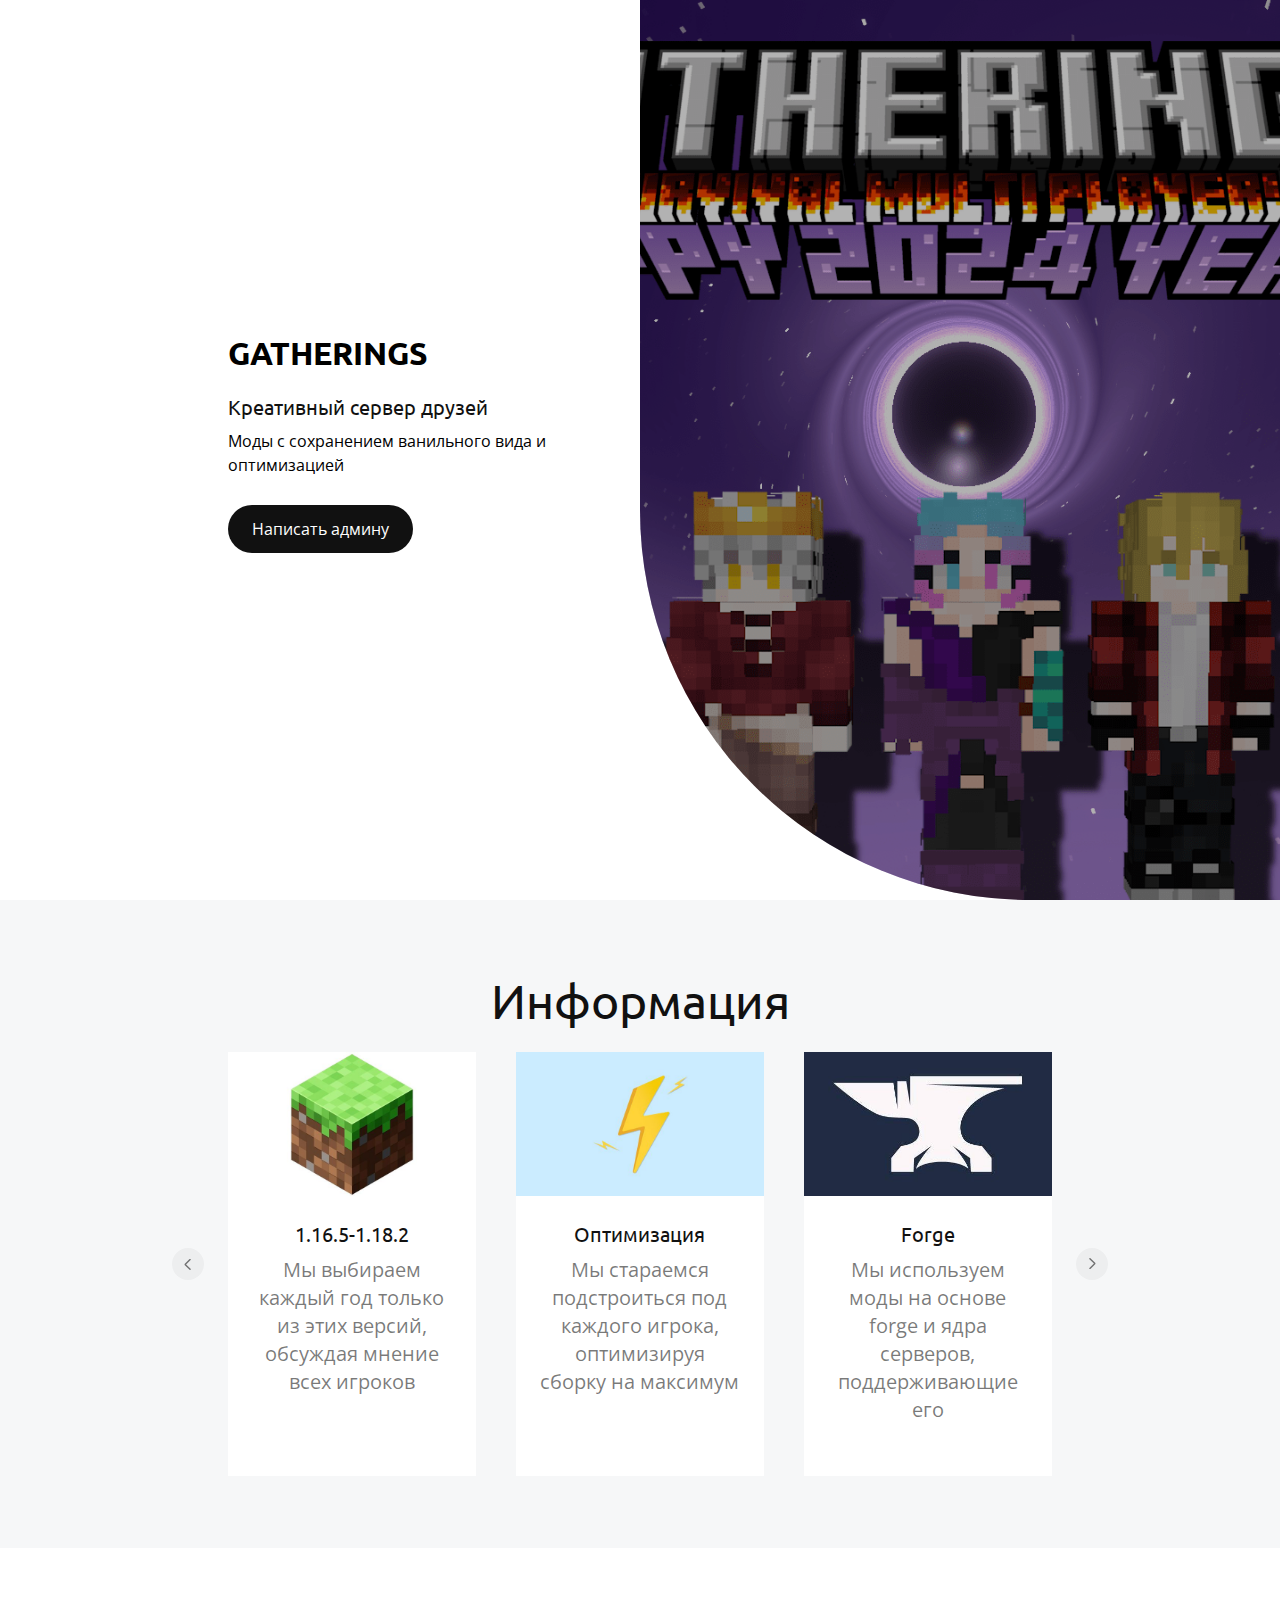
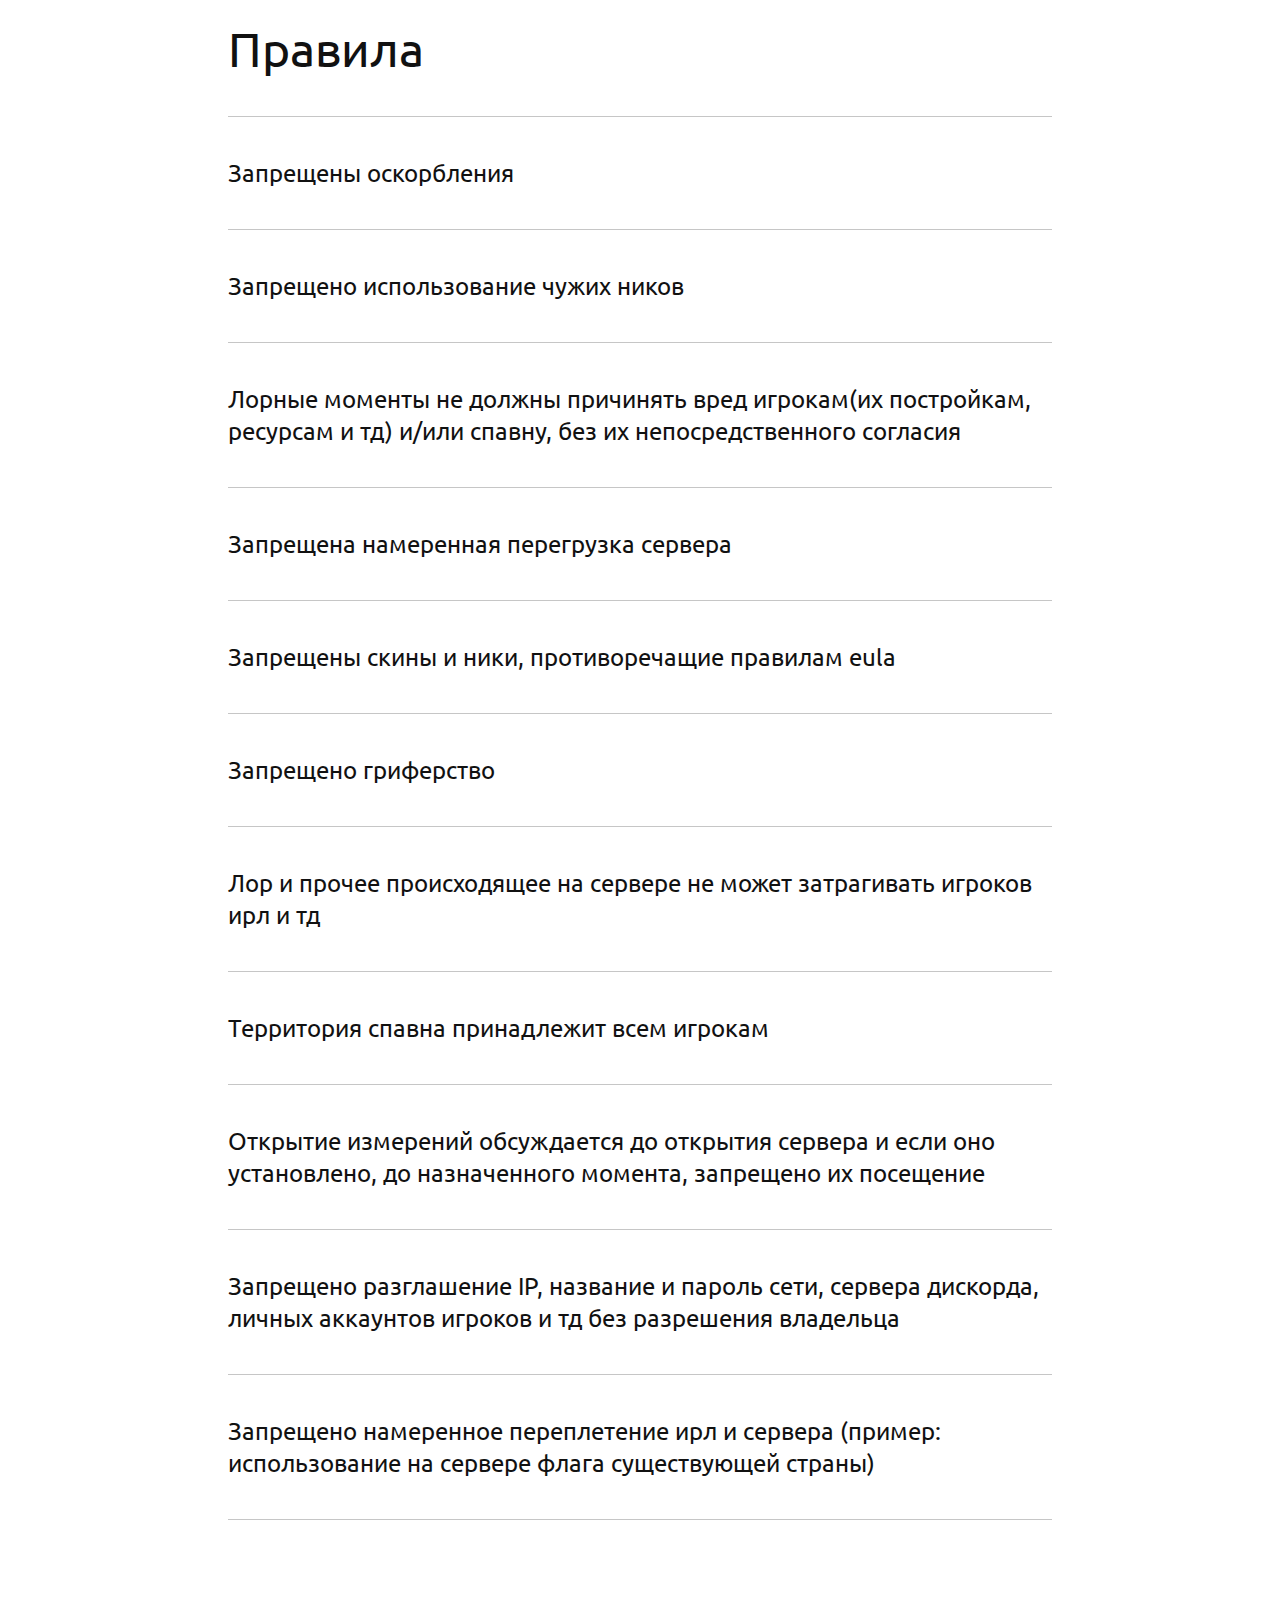
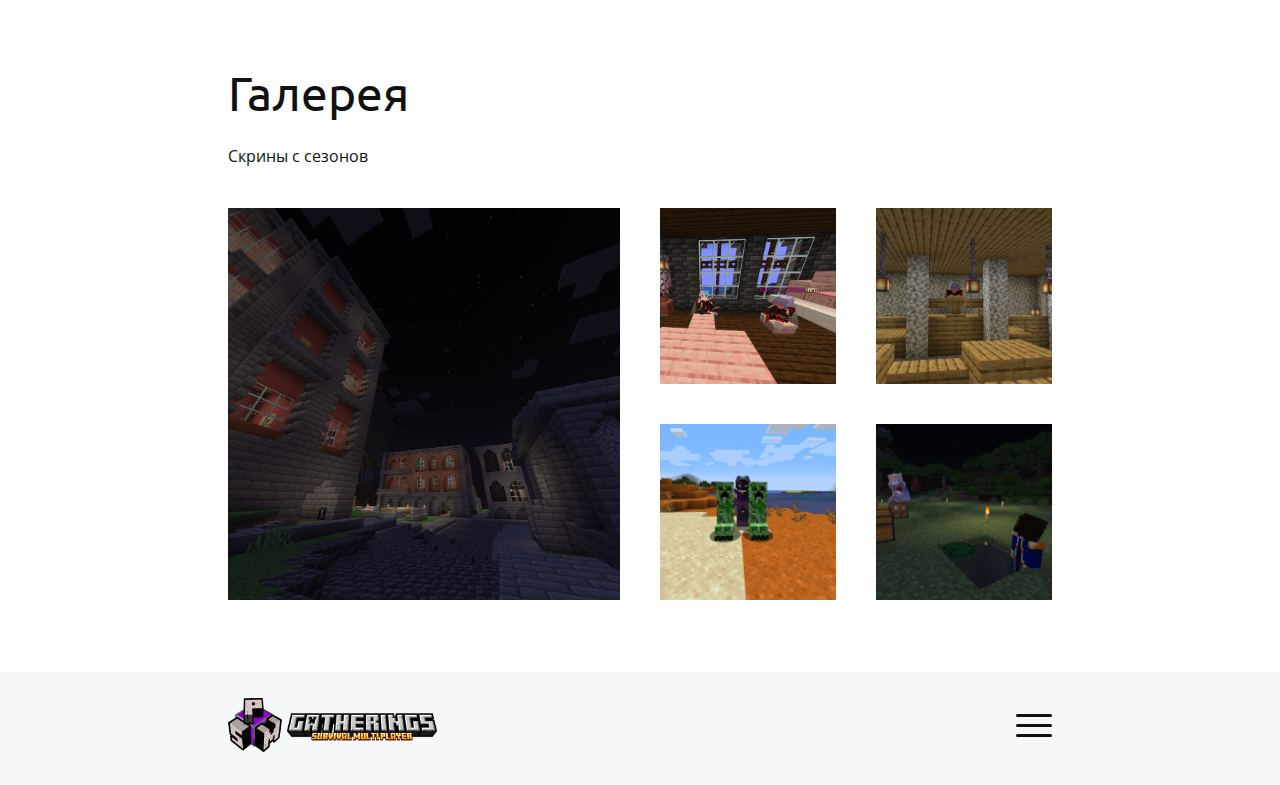
==== index.html @ a8b0be83 "Add files via upload" ====
<!DOCTYPE html>
<html lang="ru">
<head>
    <meta charset="utf-8">
    <title>Gatherings</title>
    <meta name="description"
          content="Private minecraft server"/>
    <meta name="keywords" content="Майнкрафт, сервер" />
    <meta name="viewport" content="width=device-width, initial-scale=1">

    <meta property="og:title" content="Gatherings" />
    <meta property="og:description" content="Private minecraft server" />
    <meta property="og:image" content="assets/img/ca4ab544-08fd-4ce4-8306-1a0d5b12798d-7864781.png" />

    <meta name="twitter:title" content="Gatherings" />
    <meta name="twitter:description" content="Private minecraft server" />
    <meta name="twitter:image" content="assets/img/ca4ab544-08fd-4ce4-8306-1a0d5b12798d-7864781.png" />
    <meta name="twitter:card" content="summary_large_image" />

        <meta name="robots" content="noindex" />


        <link rel="preconnect" href="https://259506.selcdn.ru" />

        <link rel="stylesheet" href="assets/styles/styles-core.css" />

        <link rel="icon" type="image/png" sizes="16x16" href="assets/img/a60efee0-1432-4ff0-bde8-44f7e1569646-7864782.png">
        <link rel="icon" type="image/png" sizes="32x32" href="assets/img/a60efee0-1432-4ff0-bde8-44f7e1569646-7864783.png">
        <link rel="icon" type="image/png" sizes="120x120" href="assets/img/a60efee0-1432-4ff0-bde8-44f7e1569646-7864784.png">
        <link rel="apple-touch-icon" type="image/png" sizes="120x120" href="assets/img/a60efee0-1432-4ff0-bde8-44f7e1569646-7864784.png">
        <link rel="icon" type="image/png" sizes="180x180" href="assets/img/a60efee0-1432-4ff0-bde8-44f7e1569646-7864785.png">
        <link rel="apple-touch-icon" type="image/png" sizes="180x180" href="assets/img/a60efee0-1432-4ff0-bde8-44f7e1569646-7864785.png">
        <link rel="preconnect" href="https://fonts.googleapis.com">
        <link rel="preconnect" href="https://fonts.gstatic.com">
        <link rel="stylesheet" href="https://fonts.googleapis.com/css?family&#x3D;Ubuntu&amp;subset&#x3D;all&amp;display&#x3D;swap">
        <link rel="stylesheet" href="https://fonts.googleapis.com/css?family&#x3D;Open+Sans&amp;subset&#x3D;all&amp;display&#x3D;swap">


</head>

<body class="sb-body sb-body_with-footer  font-ubuntu-opensans sb-content-size_m sb-buttons-border_round">
<div class="site-wrapper" tabindex="0">
                 <section data-type="main" id="main" class="s-main-type-5 sb-block sb-block_fullscreen s-main-type-5_left sb-text-dark"><link
                            id="main-type-5"
                            rel="stylesheet"
                            href="assets/styles/main-type-5.css"
                        /> <div class=" sb-background sb-background sb-background_clear s-main-type-5__content-background" style="background: #ffffff;"></div> 
                                <div class="s-main-type-5__additional">
                                    <div class="s-main-type-5__additional-wrapper"> 
                                    <div class="sb-background-image sb-background sb-background sb-background_clear s-main-type-5__background" style="background-image: url(assets/img/33d72d8c-c00d-46c5-b68e-5235c8abd3cd-7864778.png);">
                                    <div class="sb-background-overlay" style="opacity: 0.3"></div></div></div></div>
                                <div class="sb-container s-main-type-5__container sb-m-2-top sb-m-1-bottom">
                                    <div class="sb-row sb-row_center">
                                    <div class="sb-col_lg-5 sb-col_md-5 sb-col_sm-12 sb-col_xs-12 sb-m-clear-bottom "><h3 class="sb-text-opacity sb-align-left sb-font-h3 sb-font-title sb-m-14-bottom"><font style="color: #000000;"><b>GATHERINGS</b></font></h3> <h5 class="sb-align-left sb-font-h5 sb-font-title sb-m-21-bottom">Креативный сервер друзей </h5>
                                <div class="sb-m-8-bottom sb-text-opacity sb-font-p3"><font style="color: #000000;">Моды с сохранением ванильного вида и оптимизацией</font></div>
                                <div class="s-main-type-5__buttons">   <a href="https://t.me/TelonaHyuga"    class="s-main-type-5__button sb-button-primary sb-m-19-bottom sb-button-scheme-white" style="background-color: #111111"   >   Написать админу   </a></div></div>  
                                <div class="sb-col_lg-7 sb-col_md-7 sb-col_sm-12 sb-col_xs-12"></div></div></div></section>
                            <section data-type="services" data-subtype="type-3" id="services" class="s-services-type-3 sb-text-dark sb-align-center sb-padding-top_l sb-padding-bottom_l"><link
                            id="services-type-3"
                            rel="stylesheet"
                            href="assets/styles/services-type-3.css"
                        /><div class=" sb-background" style="background: #F6F7F8;"></div>
                                <div class="sb-container">
                                    <div class="sb-row sb-m-clear-bottom"><h2 class="sb-col_lg-8 sb-col-offset_lg-2 sb-col_md-12 sb-col_sm-12 sb-col_xs-12 sb-font-h2 sb-font-title sb-m-12-bottom">Информация</h2>
                                    <div class="sb-col_12">
                                    <div class="s-services-type-3__wrapper">
                                    <div class="s-services-type-3__arrow s-services-type-3__arrow_previous js-arrow_previous pointer-events-auto">
                                        <button class="button-arrow   button-arrow_previous " aria-label="  Вернуться на предыдущий элемент ">
                                        <svg class="button-arrow-icon" width="12" height="13" viewBox="0 0 12 13" fill="none" xmlns="http://www.w3.org/2000/svg">
                                        <path fill-rule="evenodd" clip-rule="evenodd" d="M2.58225 6.20351C2.3685 6.41726 2.25 6.69851 2.25 6.99851C2.25 7.30076 2.3685 7.58351 2.58225 7.79501L7.707 12.7803C8.00325 13.0728 8.48175 13.0728 8.778 12.7803C9.07425 12.4878 9.07425 12.0123 8.778 11.7205L3.921 6.99851L8.778 2.27801C9.07425 1.98551 9.07425 1.51001 8.778 1.21676C8.48175 0.924258 8.00325 0.924259 7.707 1.21826L2.58225 6.20276L2.58225 6.20351Z" fill="currentColor"/></svg></button></div>
                                    <div class="s-services-type-3__arrow s-services-type-3__arrow_next js-arrow_next pointer-events-auto">
                                        <button class="button-arrow   button-arrow_next " aria-label="  Перейти к следующему элементу ">
                                        <svg class="button-arrow-icon" width="12" height="13" viewBox="0 0 12 13" fill="none" xmlns="http://www.w3.org/2000/svg">
                                        <path fill-rule="evenodd" clip-rule="evenodd" d="M2.58225 6.20351C2.3685 6.41726 2.25 6.69851 2.25 6.99851C2.25 7.30076 2.3685 7.58351 2.58225 7.79501L7.707 12.7803C8.00325 13.0728 8.48175 13.0728 8.778 12.7803C9.07425 12.4878 9.07425 12.0123 8.778 11.7205L3.921 6.99851L8.778 2.27801C9.07425 1.98551 9.07425 1.51001 8.778 1.21676C8.48175 0.924258 8.00325 0.924259 7.707 1.21826L2.58225 6.20276L2.58225 6.20351Z" fill="currentColor"/></svg></button></div>  
                                    <div class="s-services-type-3__list-container">
                                    <div class="s-services-type-3__list-wrapper js-list-wrapper">
                                        <ul class="s-services-type-3__list js-list">  
                                            <li class="s-services-type-3__slide sb-col_lg-4 sb-col_md-4 sb-col_sm-6 sb-col_xs-12 js-slide " >
                                                <div class="s-services-type-3__item sb-text-dark"> 
                                                <div class=" sb-background sb-background s-services-type-3__background" style="background: #ffffff;"></div>  
                                                <div class="s-services-type-3__image-wrapper sb-skeleton__image sb-skeleton__image_without-radius " >
                                                    <img class="sb-image-crop sb-image-crop_loaded lazy" src="assets/img/57b31ed2-1dca-48d3-a81e-77c36b2d7ef1-7864654.jpeg" alt="Изображение"></div>   
                                                <div class="s-services-type-3__text sb-m-clear-bottom">  
                                                <div class="s-services-type-3__info sb-m-clear-bottom"><h5 class="b-font-h5 sb-pre-wrap sb-skeleton__title sb-font-h5 sb-font-title sb-m-21-bottom" data-goods-field="title">1.16.5-1.18.2</h5> 
                                                <div class="sb-text-opacity sb-pre-wrap sb-skeleton__text sb-font-p2" data-goods-field="description">Мы выбираем каждый год только из этих версий, обсуждая мнение всех игроков</div></div></div></div></li>  
                                            <li class="s-services-type-3__slide sb-col_lg-4 sb-col_md-4 sb-col_sm-6 sb-col_xs-12 js-slide " >
                                                <div class="s-services-type-3__item sb-text-dark"> 
                                                <div class=" sb-background sb-background s-services-type-3__background" style="background: #ffffff;"></div>  
                                                <div class="s-services-type-3__image-wrapper sb-skeleton__image sb-skeleton__image_without-radius " >
                                                    <img class="sb-image-crop sb-image-crop_loaded lazy" src="assets/img/41f5eee7-8ef4-42c9-95fc-8255901a1493-7864660.jpeg" alt="Изображение"></div>   
                                                <div class="s-services-type-3__text sb-m-clear-bottom">  
                                                <div class="s-services-type-3__info sb-m-clear-bottom"><h5 class="b-font-h5 sb-pre-wrap sb-skeleton__title sb-font-h5 sb-font-title sb-m-21-bottom" data-goods-field="title">Оптимизация</h5> 
                                                <div class="sb-text-opacity sb-pre-wrap sb-skeleton__text sb-font-p2" data-goods-field="description">Мы стараемся подстроиться под каждого игрока, оптимизируя сборку на максимум</div></div></div></div></li>  
                                            <li class="s-services-type-3__slide sb-col_lg-4 sb-col_md-4 sb-col_sm-6 sb-col_xs-12 js-slide " >
                                                <div class="s-services-type-3__item sb-text-dark"> 
                                                <div class=" sb-background sb-background s-services-type-3__background" style="background: #ffffff;"></div>  
                                                <div class="s-services-type-3__image-wrapper sb-skeleton__image sb-skeleton__image_without-radius " >
                                                    <img class="sb-image-crop sb-image-crop_loaded lazy" src="assets/img/33247267-97b6-45fa-9b6a-b27827cc419d-7864645.jpeg" alt="Изображение"></div>   
                                                <div class="s-services-type-3__text sb-m-clear-bottom">  
                                                <div class="s-services-type-3__info sb-m-clear-bottom"><h5 class="b-font-h5 sb-pre-wrap sb-skeleton__title sb-font-h5 sb-font-title sb-m-21-bottom" data-goods-field="title">Forge</h5> 
                                                <div class="sb-text-opacity sb-pre-wrap sb-skeleton__text sb-font-p2" data-goods-field="description">Мы используем моды на основе forge и ядра серверов, поддерживающие его</div></div></div></div></li>  
                                            <li class="s-services-type-3__slide sb-col_lg-4 sb-col_md-4 sb-col_sm-6 sb-col_xs-12 js-slide " >
                                                <div class="s-services-type-3__item sb-text-dark"> 
                                                <div class=" sb-background sb-background s-services-type-3__background" style="background: #ffffff;"></div>  
                                                <div class="s-services-type-3__image-wrapper sb-skeleton__image sb-skeleton__image_without-radius " >
                                                    <img class="sb-image-crop sb-image-crop_loaded lazy" src="assets/img/854091df-fac1-4ab0-94f0-13ac4e5046e3-7864661.jpeg" alt="Изображение"></div>   
                                                <div class="s-services-type-3__text sb-m-clear-bottom">  
                                                <div class="s-services-type-3__info sb-m-clear-bottom"><h5 class="b-font-h5 sb-pre-wrap sb-skeleton__title sb-font-h5 sb-font-title sb-m-21-bottom" data-goods-field="title">Моды</h5> 
                                                <div class="sb-text-opacity sb-pre-wrap sb-skeleton__text sb-font-p2" data-goods-field="description">Мы стараемся минимально отходить от ваниллы и используя другие моды лишь при общем согласии</div></div></div></div></li>  
                                            <li class="s-services-type-3__slide sb-col_lg-4 sb-col_md-4 sb-col_sm-6 sb-col_xs-12 js-slide " >
                                                <div class="s-services-type-3__item sb-text-dark"> 
                                                <div class=" sb-background sb-background s-services-type-3__background" style="background: #ffffff;"></div>  
                                                <div class="s-services-type-3__image-wrapper sb-skeleton__image sb-skeleton__image_without-radius " >
                                                    <img class="sb-image-crop sb-image-crop_loaded lazy" src="assets/img/93184da6-1d53-431d-a014-063204a0cd78-7864663.png" alt="Изображение"></div>   
                                                <div class="s-services-type-3__text sb-m-clear-bottom">  
                                                <div class="s-services-type-3__info sb-m-clear-bottom"><h5 class="b-font-h5 sb-pre-wrap sb-skeleton__title sb-font-h5 sb-font-title sb-m-21-bottom" data-goods-field="title">Сервер</h5> 
                                                <div class="sb-text-opacity sb-pre-wrap sb-skeleton__text sb-font-p2" data-goods-field="description">Часто мы используем ядро arclight, а сам сервер стоит у системной администраторши</div></div></div></div></li>  
                                            <li class="s-services-type-3__slide sb-col_lg-4 sb-col_md-4 sb-col_sm-6 sb-col_xs-12 js-slide " >
                                                <div class="s-services-type-3__item sb-text-dark"> 
                                                <div class=" sb-background sb-background s-services-type-3__background" style="background: #ffffff;"></div>  
                                                <div class="s-services-type-3__image-wrapper sb-skeleton__image sb-skeleton__image_without-radius " >
                                                    <img class="sb-image-crop sb-image-crop_loaded lazy" src="assets/img/0f617acb-8ab3-42e9-bae4-2d894fe2875d-7864694.png" alt="Изображение"></div>   
                                                <div class="s-services-type-3__text sb-m-clear-bottom">  
                                                <div class="s-services-type-3__info sb-m-clear-bottom"><h5 class="b-font-h5 sb-pre-wrap sb-skeleton__title sb-font-h5 sb-font-title sb-m-21-bottom" data-goods-field="title">Визуал</h5> 
                                                <div class="sb-text-opacity sb-pre-wrap sb-skeleton__text sb-font-p2" data-goods-field="description">Мы используем кастомные крафты и ресурспак, который обновляется каждый год</div></div></div></div></li>  
                                            <li class="s-services-type-3__slide sb-col_lg-4 sb-col_md-4 sb-col_sm-6 sb-col_xs-12 js-slide " >
                                                <div class="s-services-type-3__item sb-text-dark"> 
                                                <div class=" sb-background sb-background s-services-type-3__background" style="background: #ffffff;"></div>  
                                                <div class="s-services-type-3__image-wrapper sb-skeleton__image sb-skeleton__image_without-radius " >
                                                    <img class="sb-image-crop sb-image-crop_loaded lazy" src="assets/img/d39d3114-5cfb-41f2-82f2-0473dd4ac3d6-7864691.png" alt="Изображение"></div>   
                                                <div class="s-services-type-3__text sb-m-clear-bottom">  
                                                <div class="s-services-type-3__info sb-m-clear-bottom"><h5 class="b-font-h5 sb-pre-wrap sb-skeleton__title sb-font-h5 sb-font-title sb-m-21-bottom" data-goods-field="title">Скины</h5>
                                                <div class="sb-text-opacity sb-pre-wrap sb-skeleton__text sb-font-p2" data-goods-field="description">Мы используем системы скинов Ely.by, tlauncher и MOJANG</div></div></div></div></li>  
                                            <li class="s-services-type-3__slide sb-col_lg-4 sb-col_md-4 sb-col_sm-6 sb-col_xs-12 js-slide " >
                                                <div class="s-services-type-3__item sb-text-dark"> 
                                                <div class=" sb-background sb-background s-services-type-3__background" style="background: #ffffff;"></div>  
                                                <div class="s-services-type-3__image-wrapper sb-skeleton__image sb-skeleton__image_without-radius " >
                                                    <img class="sb-image-crop sb-image-crop_loaded lazy" src="assets/img/00296cdc-12ec-452c-8dc5-57ac8fcac113-7864695.png" alt="Изображение"></div>   
                                                <div class="s-services-type-3__text sb-m-clear-bottom">  
                                                <div class="s-services-type-3__info sb-m-clear-bottom"><h5 class="b-font-h5 sb-pre-wrap sb-skeleton__title sb-font-h5 sb-font-title sb-m-21-bottom" data-goods-field="title">Лор</h5> 
                                                <div class="sb-text-opacity sb-pre-wrap sb-skeleton__text sb-font-p2" data-goods-field="description">Каждый игрок сам создаёт лор, который могут подхватить другие игроки</div></div></div></div></li>  
                                            <li class="s-services-type-3__slide sb-col_lg-4 sb-col_md-4 sb-col_sm-6 sb-col_xs-12 js-slide " >
                                                <div class="s-services-type-3__item sb-text-dark"> 
                                                <div class=" sb-background sb-background s-services-type-3__background" style="background: #ffffff;"></div> 
                                                <div class="s-services-type-3__image-wrapper sb-skeleton__image sb-skeleton__image_without-radius " >
                                                    <img class="sb-image-crop sb-image-crop_loaded lazy" src="assets/img/fc158558-a8e6-4bfc-a1a6-74fdb83bc19d-7864696.png" alt="Изображение"></div>   
                                                <div class="s-services-type-3__text sb-m-clear-bottom">  
                                                <div class="s-services-type-3__info sb-m-clear-bottom"><h5 class="b-font-h5 sb-pre-wrap sb-skeleton__title sb-font-h5 sb-font-title sb-m-21-bottom" data-goods-field="title">Информация</h5> 
                                                <div class="sb-text-opacity sb-pre-wrap sb-skeleton__text sb-font-p2" data-goods-field="description">Мы используем сервер дискорда в котором оповещаем о разных новостях и тд</div></div></div></div></li>  
                                            <li class="s-services-type-3__slide sb-col_lg-4 sb-col_md-4 sb-col_sm-6 sb-col_xs-12 js-slide " >
                                                <div class="s-services-type-3__item sb-text-dark"> 
                                                <div class=" sb-background sb-background s-services-type-3__background" style="background: #ffffff;"></div>  
                                                <div class="s-services-type-3__image-wrapper sb-skeleton__image sb-skeleton__image_without-radius " >
                                                    <img class="sb-image-crop sb-image-crop_loaded lazy" src="assets/img/d79285ec-cb53-40c0-bee1-d842cf230d16-7864717.png" alt="Изображение"></div>   
                                                <div class="s-services-type-3__text sb-m-clear-bottom">  
                                                <div class="s-services-type-3__info sb-m-clear-bottom"><h5 class="b-font-h5 sb-pre-wrap sb-skeleton__title sb-font-h5 sb-font-title sb-m-21-bottom" data-goods-field="title">Сеть</h5> 
                                                <div class="sb-text-opacity sb-pre-wrap sb-skeleton__text sb-font-p2" data-goods-field="description">Для подключения к серверу, мы используем RadminVPN</div></div></div></div></li>  
                                            <li class="s-services-type-3__slide sb-col_lg-4 sb-col_md-4 sb-col_sm-6 sb-col_xs-12 js-slide " >
                                                <div class="s-services-type-3__item sb-text-dark"> 
                                                <div class=" sb-background sb-background s-services-type-3__background" style="background: #ffffff;"></div>  
                                                <div class="s-services-type-3__image-wrapper sb-skeleton__image sb-skeleton__image_without-radius " >
                                                    <div class="s-header-collapsible-menu-type-1__right sb-hidden-desktop">
                                                        <a href="https://telonahyuga.github.io/RaitoClan/"    class="s-header-collapsible-menu-type-1__right-link sb-font-p3">
                                                            <img class="sb-image-crop sb-image-crop_loaded lazy" src="assets/img/Logo_box.png" alt="Изображение"></a></div></div>
                                                <div class="s-services-type-3__text sb-m-clear-bottom">  
                                                <div class="s-services-type-3__info sb-m-clear-bottom"><h5 class="b-font-h5 sb-pre-wrap sb-skeleton__title sb-font-h5 sb-font-title sb-m-21-bottom" data-goods-field="title">RaitoClan</h5> 
                                                <div class="sb-text-opacity sb-pre-wrap sb-skeleton__text sb-font-p2" data-goods-field="description">Сайт игрока нашего сервера, где вы можете приобрести скин/модельку и многое другое</div></div></div></div></li></ul></div></div>  
                                        <div class="sb-hidden-desktop-min sb-dots">
                                            <ul class="sb-dots__dots-wrapper js-dots"></ul></div></div></div></div></div></section>
                                    <section data-type="product-list" data-subtype="type-1" id="product-list" class="s-product-list-type-1 s-product-list-type-1_bordered sb-text-dark sb-padding-top_l sb-padding-bottom_l"><link
                            id="product-list-type-1"
                            rel="stylesheet"
                            href="assets/styles/product-list-type-1.css"
                        /><div class=" sb-background" style="background: #fff;"></div>
                                <div class="sb-container sb-m-clear-bottom">  
                                    <div class="sb-row sb-m-5-bottom"><h2 class="sb-col_lg-10 sb-col_md-12 sb-col_sm-12 sb-col_xs-12 sb-col_md-12 sb-col_sm-12 sb-col_xs-12 sb-font-h2 sb-font-title">Правила</h2></div>  
                                        <div class="s-product-list-type-1__list">  
                                        <div class="s-product-list-type-1__item " >
                                        <div class="s-product-list-type-1__item-content">   
                                        <div class="s-product-list-type-1__info"><h4 class="sb-pre-wrap sb-skeleton__title sb-font-h4 sb-font-title sb-m-18-bottom" data-goods-field="title">Запрещены оскорбления</h4> </div></div></div>  
                                    <div class="s-product-list-type-1__item " >
                                        <div class="s-product-list-type-1__item-content">   
                                        <div class="s-product-list-type-1__info"><h4 class="sb-pre-wrap sb-skeleton__title sb-font-h4 sb-font-title sb-m-18-bottom" data-goods-field="title">Запрещено использование чужих ников</h4></div></div></div>  
                                    <div class="s-product-list-type-1__item " >
                                        <div class="s-product-list-type-1__item-content">   
                                        <div class="s-product-list-type-1__info"><h4 class="sb-pre-wrap sb-skeleton__title sb-font-h4 sb-font-title sb-m-18-bottom" data-goods-field="title">Лорные моменты не должны причинять вред игрокам(их постройкам, ресурсам и тд) и/или спавну, без их непосредственного согласия </h4> </div></div></div>  
                                    <div class="s-product-list-type-1__item " >
                                        <div class="s-product-list-type-1__item-content">   
                                        <div class="s-product-list-type-1__info"><h4 class="sb-pre-wrap sb-skeleton__title sb-font-h4 sb-font-title sb-m-18-bottom" data-goods-field="title">Запрещена намеренная перегрузка сервера </h4> </div></div></div>  
                                    <div class="s-product-list-type-1__item " >
                                        <div class="s-product-list-type-1__item-content">   
                                        <div class="s-product-list-type-1__info"><h4 class="sb-pre-wrap sb-skeleton__title sb-font-h4 sb-font-title sb-m-18-bottom" data-goods-field="title">Запрещены скины и ники, противоречащие правилам eula</h4> </div></div></div>  
                                    <div class="s-product-list-type-1__item " >
                                        <div class="s-product-list-type-1__item-content">   
                                        <div class="s-product-list-type-1__info"><h4 class="sb-pre-wrap sb-skeleton__title sb-font-h4 sb-font-title sb-m-18-bottom" data-goods-field="title">Запрещено гриферство</h4> </div></div></div>  
                                    <div class="s-product-list-type-1__item " >
                                        <div class="s-product-list-type-1__item-content">   
                                        <div class="s-product-list-type-1__info"><h4 class="sb-pre-wrap sb-skeleton__title sb-font-h4 sb-font-title sb-m-18-bottom" data-goods-field="title">Лор и прочее происходящее на сервере не может затрагивать игроков ирл и тд</h4> </div></div></div>  
                                    <div class="s-product-list-type-1__item " >
                                        <div class="s-product-list-type-1__item-content">   
                                        <div class="s-product-list-type-1__info"><h4 class="sb-pre-wrap sb-skeleton__title sb-font-h4 sb-font-title sb-m-18-bottom" data-goods-field="title">Территория спавна принадлежит всем игрокам</h4> </div></div></div>  
                                    <div class="s-product-list-type-1__item " >
                                        <div class="s-product-list-type-1__item-content">   
                                        <div class="s-product-list-type-1__info"><h4 class="sb-pre-wrap sb-skeleton__title sb-font-h4 sb-font-title sb-m-18-bottom" data-goods-field="title">Открытие измерений обсуждается до открытия сервера и если оно установлено, до назначенного момента, запрещено их посещение</h4> </div></div></div>  
                                    <div class="s-product-list-type-1__item " >
                                        <div class="s-product-list-type-1__item-content">   
                                        <div class="s-product-list-type-1__info"><h4 class="sb-pre-wrap sb-skeleton__title sb-font-h4 sb-font-title sb-m-18-bottom" data-goods-field="title">Запрещено разглашение IP, название и пароль сети, сервера дискорда, личных аккаунтов игроков и тд без разрешения владельца</h4> </div></div></div>  
                                    <div class="s-product-list-type-1__item " >
                                        <div class="s-product-list-type-1__item-content">   
                                        <div class="s-product-list-type-1__info"><h4 class="sb-pre-wrap sb-skeleton__title sb-font-h4 sb-font-title sb-m-18-bottom" data-goods-field="title">Запрещено намеренное переплетение ирл и сервера (пример: использование на сервере флага существующей страны)</h4> </div></div></div></div></div></section>
                                <section data-type="gallery" id="gallery" class="s-gallery-type-10 sb-text-dark sb-padding-top_l sb-padding-bottom_l"><link
                            id="gallery-type-10"
                            rel="stylesheet"
                            href="assets/styles/gallery-type-10.css"
                        /><div class=" sb-background" style="background: #fff;"></div>
                                <div class="sb-container sb-m-clear-bottom">  
                                    <div class="sb-row sb-m-5-bottom sb-m-clear-bottom"><h2 class="sb-col_lg-10 sb-col_md-12 sb-col_sm-12 sb-col_xs-12 sb-m-12-bottom sb-font-h2 sb-font-title">Галерея</h2> 
                                    <div class="sb-col_lg-10 sb-col_md-12 sb-col_sm-12 sb-col_xs-12 sb-font-p3">Скрины с сезонов</div></div>   
                                    <div class="s-gallery-type-10__images-wrapper">
                                    <div class="s-gallery-type-10__images">
                                    <div class="sb-row s-gallery-type-10__row">  
                                    <div class="s-gallery-type-10__col  sb-col_lg-6 sb-col_md-6 sb-col_sm-6 sb-col_xs-12 s-gallery-type-10__col_big ">
                                        <figure class="s-gallery-type-10__image">
                                        <div class="s-gallery-type-10__image-wrapper sb-image-square " > 
                                        <img class="sb-image-crop sb-image-crop_loaded lazy" src="assets/img/badb1e0e-c49b-43f2-9b4f-4605b2a8acfd-7864738.png" alt="Изображение"> </div></figure></div>  
                                    <div class="s-gallery-type-10__col  sb-col_lg-3 sb-col_md-3 sb-col_sm-3 sb-col_xs-6 ">
                                        <figure class="s-gallery-type-10__image">
                                        <div class="s-gallery-type-10__image-wrapper sb-image-square " > 
                                        <img class="sb-image-crop sb-image-crop_loaded lazy" src="assets/img/15802525-bbc5-4165-a4e3-87712812dce2-7864736.png" alt="Изображение"> </div></figure></div>  
                                    <div class="s-gallery-type-10__col  sb-col_lg-3 sb-col_md-3 sb-col_sm-3 sb-col_xs-6 ">
                                        <figure class="s-gallery-type-10__image">
                                        <div class="s-gallery-type-10__image-wrapper sb-image-square " > 
                                        <img class="sb-image-crop sb-image-crop_loaded lazy" src="assets/img/b39b058b-f218-4e23-a843-3f557054e77d-7864737.png" alt="Изображение"> </div></figure></div>  
                                    <div class="s-gallery-type-10__col  sb-col_lg-3 sb-col_md-3 sb-col_sm-3 sb-col_xs-6 ">
                                        <figure class="s-gallery-type-10__image">
                                        <div class="s-gallery-type-10__image-wrapper sb-image-square " > 
                                        <img class="sb-image-crop sb-image-crop_loaded lazy" src="assets/img/4bcbd196-2d74-4052-9fa1-4c3835378410-7864740.png" alt="Изображение"> </div></figure></div>  
                                    <div class="s-gallery-type-10__col  sb-col_lg-3 sb-col_md-3 sb-col_sm-3 sb-col_xs-6 ">
                                        <figure class="s-gallery-type-10__image">
                                        <div class="s-gallery-type-10__image-wrapper sb-image-square " > 
                                        <img class="sb-image-crop sb-image-crop_loaded lazy" src="assets/img/565b1845-9a59-4bfa-b746-59c2be5f802c-7864743.png" alt="Изображение"> </div></figure></div></div></div></div>  </div></section>
                                <section data-type="header-collapsible-menu" id="header-collapsible-menu" class="s-header-collapsible-menu-type-1 s-header-collapsible-menu-type-1_published"><link
                            id="header-collapsible-menu-type-1"
                            rel="stylesheet"
                            href="assets/styles/header-collapsible-menu-type-1.css"
                        /><div class="s-header-collapsible-menu-type-1__top-wrapper sb-text-dark"> 
                                <div class=" sb-background sb-background" style="background: #F6F7F8;"></div> 
                                    <div class="sb-container">
                                        <div class="s-header-collapsible-menu-type-1__top">    
                                            <a href="/" target="_self" class="sb-logotype-wrapper sb-logotype-wrapper_adaptive_size-xl">
                                                <img class="lazy sb-logotype-wrapper__image" src="assets/img/45619333-fb9a-46a5-88b3-becf22df043f-7864779.png" alt="Изображение"></a>    
                                        <div class="s-header-collapsible-menu-type-1__right sb-hidden-desktop">   
                                            <a href="https://t.me/TelonaHyuga"    class="s-header-collapsible-menu-type-1__right-link sb-font-p3"    >   Написать админу   </a></div>   
                                        <div class="s-header-collapsible-menu-type-1__right sb-hidden-desktop-lg-min">
                                            <div class="s-header-collapsible-menu-type-1__burger">
                                            <span class="s-header-collapsible-menu-type-1__burger-line"></span></div></div></div>
                                        <div class="s-header-collapsible-menu-type-1__divider sb-hidden-desktop  s-header-collapsible-menu-type-1__divider_hidden "> 
                                        <div class=" sb-background sb-background sb-background_clear s-header-collapsible-menu-type-1__background" style="background: #d7d7d7;"></div></div>
                                        <div class="s-header-collapsible-menu-type-1__divider sb-hidden-desktop-lg-min  s-header-collapsible-menu-type-1__divider_hidden "> 
                                        <div class=" sb-background sb-background sb-background_clear s-header-collapsible-menu-type-1__background" style="background: #d7d7d7;"></div></div></div></div>    
                                        <div class="s-header-collapsible-menu-type-1__menu-wrapper sb-hidden-desktop-lg-min  sb-text-dark">  
                                        <div class=" sb-background sb-background" style="background: #ffffff;"></div>  
                                        <div class="s-header-collapsible-menu-type-1__menu-container sb-container">
                                        <div class="s-header-collapsible-menu-type-1__menu sb-m-clear-bottom">  
                                        <div class="s-header-collapsible-menu-type-1__menu-top-links">      
                                            <a href="https://t.me/TelonaHyuga"    class="s-header-collapsible-menu-type-1__menu-top-link sb-font-p3"    >   Написать админу   </a></div></div></div></div></section></div>

<template id="popups-stash">
</template>

<template id="popups-images-stash">
</template>

<script>
    window.tbConfig={"inFrame":false,
                    "enableLazyLoading":false,
                    "enableJsLazyLoading":false,
                    "enableDynamicGoods":true,
                    "isPreviewMode":false,
                    "hasPromocodes":false,
                    "posScriptUrl":"https://forma.tinkoff.ru/static/onlineScript.js",
                    "yandexMapsApiKey":"a9eba83c-b342-4dfe-ab11-2c7cbd6839cb",
                    "cartHash":"U2FsdGVkX1+8AbKMCnR+Lx5ZoABuaWkqEKzQ0Se7Wg9OpkrUuv9zDuKb3deL5k/F51EouiSyCc13DK7KEjjS1rLcXIRMwUa4bxwREr9NbtzMxxZj4kjW2T1fxuUB8j0j",
                    "enableSitesCheckoutIntegration":false,
                    "staticPath":"https://e26f86a1-a349-40e0-9864-90f0278f7cc5.selcdn.net/tb/0.1.604"};
    window.tbConfig.isExported=false;window.tbConfig.exportedApiUrl='https://a.tb.ru';
    window.tbConfig.apiUrl=!window.tbConfig.isExported ? '' : window.tbConfig.exportedApiUrl;
    window.tbConfig.isModern='noModule'in HTMLScriptElement.prototype;
    var n,o="chrome"in window,e="InstallTrigger"in window;function t(n){var o=document.createElement("script");return o.src="".concat(window.tbConfig.staticPath,"/js/").concat(n),window.tbConfig.isModern&&(o.type="module",o.src=o.src.replace(".js",".modern.js")),o.defer=!0,o}function d(n){var o=t(n);document.head.appendChild(o)}window.tbConfig.enableLazyLoading&&d("lazy-load.js"),"attachShadow"in Element.prototype||d("lit-polyfill-support.js"),d("webcomponents-loader.js"),o||e||d("smoothscroll.js"),n=t("front.js"),document.addEventListener("DOMContentLoaded",(function(){document.head.appendChild(n)}));
</script>

    <link rel="stylesheet" href="assets/styles/size-m.css" />
    <link rel="stylesheet" href="assets/styles/popups.css" />
    <link rel="stylesheet" href="assets/styles/styles-helpers.css" />


</body>
</html>
---- assets/styles/styles-core.css ----
.site-wrapper,body,html{position:relative}.button-rectangle,.sb-body_with-footer .site-wrapper,.sb-container,.step-scroll-round{box-sizing:border-box}.sb-skeleton .sb-skeleton__button *,.sb-skeleton .sb-skeleton__field>*,.sb-textarea__content{visibility:hidden}.sb-padding-top_l{padding-top:72px}.sb-padding-top_m{padding-top:36px}.sb-padding-top_s{padding-top:20px}.sb-padding-bottom_l{padding-bottom:72px}.sb-padding-bottom_m{padding-bottom:36px}.sb-padding-bottom_s{padding-bottom:20px}body.font-ubuntu-opensans{font-family:Open Sans,sans-serif,system-ui;font-weight:400}body.font-ubuntu-opensans .sb-font-title{font-family:Ubuntu,sans-serif,system-ui;font-weight:400}body.font-inter-inter{font-family:Inter,sans-serif,system-ui;font-weight:400}body.font-inter-inter .sb-font-title{font-family:Inter,sans-serif,system-ui;font-weight:700}body.font-ibm-plex-ibm-plex{font-family:IBM Plex Sans,sans-serif,system-ui;font-weight:400}body.font-ibm-plex-ibm-plex .sb-font-title{font-family:"IBM Plex Serif",serif,system-ui;font-weight:400}body.font-jost-pt-root-ui{font-family:PT Root UI,sans-serif,system-ui;font-weight:400}body.font-jost-pt-root-ui .sb-font-title{font-family:Jost,sans-serif,system-ui;font-weight:500}body.font-golos-text-golos-text{font-family:Golos Text,sans-serif,system-ui;font-weight:400}body.font-golos-text-golos-text .sb-font-title{font-family:Golos Text,sans-serif,system-ui;font-weight:800}body.font-inter-opensans{font-family:Open Sans,sans-serif,system-ui;font-weight:400}body.font-inter-opensans .sb-font-title{font-family:Inter,sans-serif,system-ui;font-weight:400}body.font-raleway-roboto{font-family:Roboto,sans-serif,system-ui;font-weight:400}body.font-raleway-roboto .sb-font-title{font-family:Raleway,sans-serif,system-ui;font-weight:400}body.font-roboto-opensans{font-family:Open Sans,sans-serif,system-ui;font-weight:300}body.font-roboto-opensans .sb-font-title{font-family:Roboto,sans-serif,system-ui;font-weight:300}body.font-merriweather-roboto{font-family:Roboto,sans-serif,system-ui;font-weight:400}body.font-merriweather-roboto .sb-font-title{font-family:Merriweather,serif,system-ui;font-weight:400}body.font-merriweather-opensans{font-family:Open Sans,sans-serif,system-ui;font-weight:400}body.font-coiny-roboto,body.font-pacifico-roboto,body.font-playfair-roboto{font-family:Roboto,sans-serif,system-ui}body.font-merriweather-opensans .sb-font-title{font-family:Merriweather,serif,system-ui;font-weight:400}body.font-playfair-roboto{font-weight:300}body.font-playfair-roboto .sb-font-title{font-family:Playfair Display,serif,system-ui;font-weight:400}body.font-pacifico-roboto{font-weight:400}body.font-pacifico-roboto .sb-font-title{font-family:Pacifico,cursive,system-ui;font-weight:400}body.font-coiny-roboto{font-weight:400}body.font-coiny-roboto .sb-font-title{font-family:Coiny,sans-serif,system-ui;font-weight:400}body.font-firasans-robotomono{font-family:Roboto Mono,monospace,system-ui;font-weight:400}body.font-firasans-robotomono .sb-font-title{font-family:Fira Sans Extra Condensed,sans-serif,system-ui;font-weight:400}body.font-montserrat-roboto{font-family:Roboto,sans-serif,system-ui;font-weight:400}body.font-montserrat-roboto .sb-font-title{font-family:Montserrat,sans-serif,system-ui;font-weight:400}body.font-montserratxbold-roboto{font-family:Roboto,sans-serif,system-ui;font-weight:300}body.font-montserratxbold-roboto .sb-font-title{font-family:Montserrat,sans-serif,system-ui;font-weight:800}blockquote,body,button,code,dd,dl,dt,fieldset,form,h1,h2,h3,h4,h5,h6,html,input,legend,li,ol,p,pre,td,textarea,th,ul{padding:0;margin:0;font-weight:400}*{outline-color:#ffdd2d}ol,ul{list-style:none}table{border-collapse:collapse;border-spacing:0}button,input,select,textarea{border:none;font-family:inherit;color:inherit;background:0 0;appearance:none;outline:0}::selection{background-color:#ffdd2d}body,html{font-size:15px;line-height:1.333;font-weight:400;width:100%;min-width:300px;height:100%;-webkit-font-smoothing:antialiased;-moz-osx-font-smoothing:grayscale;-ms-text-size-adjust:100%;-webkit-text-size-adjust:none;-webkit-overflow-scrolling:touch;word-wrap:break-word;word-break:break-word}html{-webkit-perspective:none!important}b,strong{font-weight:700!important}a{color:inherit}@media screen and (max-width:959px){.html-preview{-ms-overflow-style:none;scrollbar-width:none}.html-preview::-webkit-scrollbar{display:none;width:0}.site-wrapper{overflow:hidden}}.site-wrapper_centered{display:flex;flex-direction:column;justify-content:center}.back-link,.step-scroll-round{align-items:center}.sb-super-font sup{font-size:75%;line-height:0;vertical-align:text-top}@keyframes animation-step-scroll{0%,50%,to{transform:translateY(0)}65%{transform:translateY(-15%)}80%{transform:translateY(30%)}}@keyframes animation-arrow{0%,50%,65%,to{transform:translateY(0);opacity:1}75%,80%{transform:translateY(30%);opacity:0}}.step-scroll{position:absolute;left:50%;z-index:2;transform:translateX(-50%);opacity:.3;cursor:pointer}.back-link,.button-arrow{z-index:3;display:flex;cursor:pointer;position:relative}@media screen and (max-height:599px){.step-scroll{bottom:15px}}@media screen and (min-height:600px){.step-scroll{bottom:30px}}@media screen and (min-width:960px){.step-scroll_align_left{left:0;transform:none}.step-scroll_align_right{left:auto;right:30px;transform:none}}.sb-background,.sb-background-video-container,.sb-image-crop{left:0;top:0;position:absolute}.button-arrow_next,.button-rectangle_next{transform:rotate(180deg)}.step-scroll-round{display:flex;justify-content:center;width:40px;height:40px;border:2px solid;border-radius:50px;animation:3s ease-in-out 1s infinite animation-step-scroll}.step-scroll-arrow{position:relative;animation:3s ease-in-out 1s infinite animation-arrow}.step-scroll-arrow:after{content:"";position:relative;top:-1px;display:block;width:8px;height:8px;border-right:2px solid;border-bottom:2px solid;transform:rotate(45deg)}.sb-text-dark .sb-text-white .back-link:hover .back-link-icon,.sb-text-white .back-link:hover .back-link-icon,.sb-text-white .sb-text-dark .sb-text-white .back-link:hover .back-link-icon{opacity:1}.sb-text-dark .sb-text-white .back-link:hover .back-link-text,.sb-text-white .back-link:hover .back-link-text,.sb-text-white .sb-text-dark .sb-text-white .back-link:hover .back-link-text{color:#fff}.sb-text-dark .sb-text-white .back-link-icon,.sb-text-white .back-link-icon,.sb-text-white .sb-text-dark .sb-text-white .back-link-icon{color:#fff;opacity:.56}.sb-text-dark .back-link:hover .back-link-icon,.sb-text-dark .sb-text-white .sb-text-dark .back-link:hover .back-link-icon,.sb-text-white .sb-text-dark .back-link:hover .back-link-icon{opacity:1}.sb-text-dark .back-link:hover .back-link-text,.sb-text-dark .sb-text-white .sb-text-dark .back-link:hover .back-link-text,.sb-text-white .sb-text-dark .back-link:hover .back-link-text{color:#111}.sb-text-dark .back-link-icon,.sb-text-dark .sb-text-white .sb-text-dark .back-link-icon,.sb-text-white .sb-text-dark .back-link-icon{color:#111;opacity:.56}.back-link-icon{width:12px;height:12px;transition:opacity .3s}.back-link-text{margin-left:4px;transition:color .3s}.sb-text-dark .sb-text-white .button-arrow,.sb-text-white .button-arrow,.sb-text-white .sb-text-dark .sb-text-white .button-arrow{background-color:#fff}.sb-text-dark .sb-text-white .button-arrow:hover,.sb-text-white .button-arrow:hover,.sb-text-white .sb-text-dark .sb-text-white .button-arrow:hover{background-color:hsla(0,0%,100%,.8)}.sb-text-dark .sb-text-white .button-arrow-icon,.sb-text-white .button-arrow-icon,.sb-text-white .sb-text-dark .sb-text-white .button-arrow-icon{color:#111;opacity:.48}.sb-text-dark .button-arrow,.sb-text-dark .sb-text-white .sb-text-dark .button-arrow,.sb-text-white .sb-text-dark .button-arrow{background-color:rgba(17,17,17,.04)}.sb-text-dark .button-arrow:hover,.sb-text-dark .sb-text-white .sb-text-dark .button-arrow:hover,.sb-text-white .sb-text-dark .button-arrow:hover{background-color:rgba(17,17,17,.16)}.sb-text-dark .button-arrow:hover .button-arrow-icon,.sb-text-dark .sb-text-white .sb-text-dark .button-arrow:hover .button-arrow-icon,.sb-text-white .sb-text-dark .button-arrow:hover .button-arrow-icon{opacity:.88}.sb-text-dark .button-arrow_white-arrow,.sb-text-dark .sb-text-white .sb-text-dark .button-arrow_white-arrow,.sb-text-white .sb-text-dark .button-arrow_white-arrow{background-color:rgba(0,0,0,.25)}.sb-text-dark .button-arrow_white-arrow .button-arrow-icon,.sb-text-dark .sb-text-white .sb-text-dark .button-arrow_white-arrow .button-arrow-icon,.sb-text-white .sb-text-dark .button-arrow_white-arrow .button-arrow-icon{color:#fff;opacity:1}.sb-text-dark .button-arrow-icon,.sb-text-dark .sb-text-white .sb-text-dark .button-arrow-icon,.sb-text-white .sb-text-dark .button-arrow-icon{color:#111;opacity:.56}.button-arrow{align-items:center;justify-content:center;width:32px;height:32px;border-radius:100%;transition:background-color .3s}.button-arrow-icon{width:12px;height:12px;transition:opacity .3s}.button-rectangle{width:72px;height:100%;padding:0 20px;text-align:left;background-color:#ffec89;cursor:pointer}.button-rectangle:not(.button-rectangle_adaptive){width:108px;height:40px;padding:12px 16px}@media screen and (max-width:959px){.button-rectangle_adaptive{width:72px;height:30px;padding:8px 10px}.sb-body_with-footer .site-wrapper{min-height:calc(100vh - 44px)}}@media screen and (min-width:960px){.button-rectangle_adaptive{width:108px;height:40px;padding:12px 16px}}.button-rectangle-icon{width:16px;height:10px}.sb-container{z-index:2;display:block;width:100%;margin:0 auto}.sb-container:not(.sb-container_no-position){position:relative}.sb-row,.sb-row-square{display:flex;flex-wrap:wrap}.sb-row-square_align-center,.sb-row_align-center{align-items:center}.sb-row-square_align-start,.sb-row_align-start{align-items:flex-start}.sb-row-square_align-end,.sb-row_align-end,.sb-select_icon .sb-select__content{align-items:flex-end}.sb-row-square_center,.sb-row_center{justify-content:center}.sb-row-square_nowrap,.sb-row_nowrap{flex-wrap:nowrap}.sb-row-square_fullwidth,.sb-row_fullwidth{width:100%}@media screen and (max-width:639px){.sb-container{padding-left:16px;padding-right:16px}.sb-row-square:not(.sb-row-square_no-margin){margin:-8px}.sb-row-square .sb-col_1,.sb-row-square .sb-col_10,.sb-row-square .sb-col_11,.sb-row-square .sb-col_12,.sb-row-square .sb-col_2,.sb-row-square .sb-col_3,.sb-row-square .sb-col_4,.sb-row-square .sb-col_5,.sb-row-square .sb-col_6,.sb-row-square .sb-col_7,.sb-row-square .sb-col_8,.sb-row-square .sb-col_9,.sb-row-square .sb-col_xs-1,.sb-row-square .sb-col_xs-10,.sb-row-square .sb-col_xs-11,.sb-row-square .sb-col_xs-12,.sb-row-square .sb-col_xs-2,.sb-row-square .sb-col_xs-3,.sb-row-square .sb-col_xs-4,.sb-row-square .sb-col_xs-5,.sb-row-square .sb-col_xs-6,.sb-row-square .sb-col_xs-7,.sb-row-square .sb-col_xs-8,.sb-row-square .sb-col_xs-9{padding:8px;box-sizing:border-box}.sb-row-square .sb-col_1{width:8.33333333%}.sb-row-square .sb-col_2{width:16.66666667%}.sb-row-square .sb-col_3{width:25%}.sb-row-square .sb-col_4{width:33.33333333%}.sb-row-square .sb-col_5{width:41.66666667%}.sb-row-square .sb-col_6{width:50%}.sb-row-square .sb-col_7{width:58.33333333%}.sb-row-square .sb-col_8{width:66.66666667%}.sb-row-square .sb-col_9{width:75%}.sb-row-square .sb-col_10{width:83.33333333%}.sb-row-square .sb-col_11{width:91.66666667%}.sb-row-square .sb-col_12{width:100%}.sb-row-square .sb-col_xs-1{width:8.33333333%}.sb-row-square .sb-col_xs-2{width:16.66666667%}.sb-row-square .sb-col_xs-3{width:25%}.sb-row-square .sb-col_xs-4{width:33.33333333%}.sb-row-square .sb-col_xs-5{width:41.66666667%}.sb-row-square .sb-col_xs-6{width:50%}.sb-row-square .sb-col_xs-7{width:58.33333333%}.sb-row-square .sb-col_xs-8{width:66.66666667%}.sb-row-square .sb-col_xs-9{width:75%}.sb-row-square .sb-col_xs-10{width:83.33333333%}.sb-row-square .sb-col_xs-11{width:91.66666667%}.sb-row-square .sb-col_xs-12{width:100%}}@media (min-width:640px) and (max-width:959px){.sb-container{max-width:608px}.sb-row-square:not(.sb-row-square_no-margin){margin:-12px}.sb-row-square .sb-col_1,.sb-row-square .sb-col_10,.sb-row-square .sb-col_11,.sb-row-square .sb-col_12,.sb-row-square .sb-col_2,.sb-row-square .sb-col_3,.sb-row-square .sb-col_4,.sb-row-square .sb-col_5,.sb-row-square .sb-col_6,.sb-row-square .sb-col_7,.sb-row-square .sb-col_8,.sb-row-square .sb-col_9,.sb-row-square .sb-col_sm-1,.sb-row-square .sb-col_sm-10,.sb-row-square .sb-col_sm-11,.sb-row-square .sb-col_sm-12,.sb-row-square .sb-col_sm-2,.sb-row-square .sb-col_sm-3,.sb-row-square .sb-col_sm-4,.sb-row-square .sb-col_sm-5,.sb-row-square .sb-col_sm-6,.sb-row-square .sb-col_sm-7,.sb-row-square .sb-col_sm-8,.sb-row-square .sb-col_sm-9{padding:12px;box-sizing:border-box}.sb-row-square .sb-col_1{width:8.33333333%}.sb-row-square .sb-col_2{width:16.66666667%}.sb-row-square .sb-col_3{width:25%}.sb-row-square .sb-col_4{width:33.33333333%}.sb-row-square .sb-col_5{width:41.66666667%}.sb-row-square .sb-col_6{width:50%}.sb-row-square .sb-col_7{width:58.33333333%}.sb-row-square .sb-col_8{width:66.66666667%}.sb-row-square .sb-col_9{width:75%}.sb-row-square .sb-col_10{width:83.33333333%}.sb-row-square .sb-col_11{width:91.66666667%}.sb-row-square .sb-col_12{width:100%}.sb-row-square .sb-col_sm-1{width:8.33333333%}.sb-row-square .sb-col_sm-2{width:16.66666667%}.sb-row-square .sb-col_sm-3{width:25%}.sb-row-square .sb-col_sm-4{width:33.33333333%}.sb-row-square .sb-col_sm-5{width:41.66666667%}.sb-row-square .sb-col_sm-6{width:50%}.sb-row-square .sb-col_sm-7{width:58.33333333%}.sb-row-square .sb-col_sm-8{width:66.66666667%}.sb-row-square .sb-col_sm-9{width:75%}.sb-row-square .sb-col_sm-10{width:83.33333333%}.sb-row-square .sb-col_sm-11{width:91.66666667%}.sb-row-square .sb-col_sm-12{width:100%}}@media (min-width:960px) and (max-width:1359px){.sb-container{max-width:824px}.sb-row-square:not(.sb-row-square_no-margin){margin:-20px}.sb-row-square .sb-col_1,.sb-row-square .sb-col_10,.sb-row-square .sb-col_11,.sb-row-square .sb-col_12,.sb-row-square .sb-col_2,.sb-row-square .sb-col_3,.sb-row-square .sb-col_4,.sb-row-square .sb-col_5,.sb-row-square .sb-col_6,.sb-row-square .sb-col_7,.sb-row-square .sb-col_8,.sb-row-square .sb-col_9,.sb-row-square .sb-col_md-1,.sb-row-square .sb-col_md-10,.sb-row-square .sb-col_md-11,.sb-row-square .sb-col_md-12,.sb-row-square .sb-col_md-2,.sb-row-square .sb-col_md-3,.sb-row-square .sb-col_md-4,.sb-row-square .sb-col_md-5,.sb-row-square .sb-col_md-6,.sb-row-square .sb-col_md-7,.sb-row-square .sb-col_md-8,.sb-row-square .sb-col_md-9{padding:20px;box-sizing:border-box}.sb-row-square .sb-col_1{width:8.33333333%}.sb-row-square .sb-col_2{width:16.66666667%}.sb-row-square .sb-col_3{width:25%}.sb-row-square .sb-col_4{width:33.33333333%}.sb-row-square .sb-col_5{width:41.66666667%}.sb-row-square .sb-col_6{width:50%}.sb-row-square .sb-col_7{width:58.33333333%}.sb-row-square .sb-col_8{width:66.66666667%}.sb-row-square .sb-col_9{width:75%}.sb-row-square .sb-col_10{width:83.33333333%}.sb-row-square .sb-col_11{width:91.66666667%}.sb-row-square .sb-col_12{width:100%}.sb-row-square .sb-col_md-1{width:8.33333333%}.sb-row-square .sb-col_md-2{width:16.66666667%}.sb-row-square .sb-col_md-3{width:25%}.sb-row-square .sb-col_md-4{width:33.33333333%}.sb-row-square .sb-col_md-5{width:41.66666667%}.sb-row-square .sb-col_md-6{width:50%}.sb-row-square .sb-col_md-7{width:58.33333333%}.sb-row-square .sb-col_md-8{width:66.66666667%}.sb-row-square .sb-col_md-9{width:75%}.sb-row-square .sb-col_md-10{width:83.33333333%}.sb-row-square .sb-col_md-11{width:91.66666667%}.sb-row-square .sb-col_md-12{width:100%}}@media screen and (min-width:1360px){.sb-container{max-width:1104px}.sb-row-square:not(.sb-row-square_no-margin){margin:-24px}.sb-row-square .sb-col_1,.sb-row-square .sb-col_10,.sb-row-square .sb-col_11,.sb-row-square .sb-col_12,.sb-row-square .sb-col_2,.sb-row-square .sb-col_3,.sb-row-square .sb-col_4,.sb-row-square .sb-col_5,.sb-row-square .sb-col_6,.sb-row-square .sb-col_7,.sb-row-square .sb-col_8,.sb-row-square .sb-col_9,.sb-row-square .sb-col_lg-1,.sb-row-square .sb-col_lg-10,.sb-row-square .sb-col_lg-11,.sb-row-square .sb-col_lg-12,.sb-row-square .sb-col_lg-2,.sb-row-square .sb-col_lg-3,.sb-row-square .sb-col_lg-4,.sb-row-square .sb-col_lg-5,.sb-row-square .sb-col_lg-6,.sb-row-square .sb-col_lg-7,.sb-row-square .sb-col_lg-8,.sb-row-square .sb-col_lg-9{padding:24px;box-sizing:border-box}.sb-row-square .sb-col_1{width:8.33333333%}.sb-row-square .sb-col_2{width:16.66666667%}.sb-row-square .sb-col_3{width:25%}.sb-row-square .sb-col_4{width:33.33333333%}.sb-row-square .sb-col_5{width:41.66666667%}.sb-row-square .sb-col_6{width:50%}.sb-row-square .sb-col_7{width:58.33333333%}.sb-row-square .sb-col_8{width:66.66666667%}.sb-row-square .sb-col_9{width:75%}.sb-row-square .sb-col_10{width:83.33333333%}.sb-row-square .sb-col_11{width:91.66666667%}.sb-row-square .sb-col_12{width:100%}.sb-row-square .sb-col_lg-1{width:8.33333333%}.sb-row-square .sb-col_lg-2{width:16.66666667%}.sb-row-square .sb-col_lg-3{width:25%}.sb-row-square .sb-col_lg-4{width:33.33333333%}.sb-row-square .sb-col_lg-5{width:41.66666667%}.sb-row-square .sb-col_lg-6{width:50%}.sb-row-square .sb-col_lg-7{width:58.33333333%}.sb-row-square .sb-col_lg-8{width:66.66666667%}.sb-row-square .sb-col_lg-9{width:75%}.sb-row-square .sb-col_lg-10{width:83.33333333%}.sb-row-square .sb-col_lg-11{width:91.66666667%}.sb-row-square .sb-col_lg-12{width:100%}}@media screen and (max-width:639px){.sb-row:not(.sb-row_no-margin){margin-left:-8px;margin-right:-8px}.sb-row .sb-col_1,.sb-row .sb-col_10,.sb-row .sb-col_11,.sb-row .sb-col_12,.sb-row .sb-col_2,.sb-row .sb-col_3,.sb-row .sb-col_4,.sb-row .sb-col_5,.sb-row .sb-col_6,.sb-row .sb-col_7,.sb-row .sb-col_8,.sb-row .sb-col_9,.sb-row .sb-col_xs-1,.sb-row .sb-col_xs-10,.sb-row .sb-col_xs-11,.sb-row .sb-col_xs-12,.sb-row .sb-col_xs-2,.sb-row .sb-col_xs-3,.sb-row .sb-col_xs-4,.sb-row .sb-col_xs-5,.sb-row .sb-col_xs-6,.sb-row .sb-col_xs-7,.sb-row .sb-col_xs-8,.sb-row .sb-col_xs-9{padding-left:8px;padding-right:8px;box-sizing:border-box}.sb-row .sb-col_1{width:8.33333333%}.sb-row .sb-col_2{width:16.66666667%}.sb-row .sb-col_3{width:25%}.sb-row .sb-col_4{width:33.33333333%}.sb-row .sb-col_5{width:41.66666667%}.sb-row .sb-col_6{width:50%}.sb-row .sb-col_7{width:58.33333333%}.sb-row .sb-col_8{width:66.66666667%}.sb-row .sb-col_9{width:75%}.sb-row .sb-col_10{width:83.33333333%}.sb-row .sb-col_11{width:91.66666667%}.sb-row .sb-col_12{width:100%}.sb-row .sb-col_xs-1{width:8.33333333%}.sb-row .sb-col_xs-2{width:16.66666667%}.sb-row .sb-col_xs-3{width:25%}.sb-row .sb-col_xs-4{width:33.33333333%}.sb-row .sb-col_xs-5{width:41.66666667%}.sb-row .sb-col_xs-6{width:50%}.sb-row .sb-col_xs-7{width:58.33333333%}.sb-row .sb-col_xs-8{width:66.66666667%}.sb-row .sb-col_xs-9{width:75%}.sb-row .sb-col_xs-10{width:83.33333333%}.sb-row .sb-col_xs-11{width:91.66666667%}.sb-row .sb-col_xs-12{width:100%}}@media screen and (max-width:639px){.sb-col_1,.sb-col_10,.sb-col_11,.sb-col_12,.sb-col_2,.sb-col_3,.sb-col_4,.sb-col_5,.sb-col_6,.sb-col_7,.sb-col_8,.sb-col_9,.sb-col_xs-1,.sb-col_xs-10,.sb-col_xs-11,.sb-col_xs-12,.sb-col_xs-2,.sb-col_xs-3,.sb-col_xs-4,.sb-col_xs-5,.sb-col_xs-6,.sb-col_xs-7,.sb-col_xs-8,.sb-col_xs-9{padding-left:8px;padding-right:8px;box-sizing:border-box}.sb-col_1{width:8.33333333%}.sb-col_2{width:16.66666667%}.sb-col_3{width:25%}.sb-col_4{width:33.33333333%}.sb-col_5{width:41.66666667%}.sb-col_6{width:50%}.sb-col_7{width:58.33333333%}.sb-col_8{width:66.66666667%}.sb-col_9{width:75%}.sb-col_10{width:83.33333333%}.sb-col_11{width:91.66666667%}.sb-col_12{width:100%}.sb-col_xs-1{width:8.33333333%}.sb-col_xs-2{width:16.66666667%}.sb-col_xs-3{width:25%}.sb-col_xs-4{width:33.33333333%}.sb-col_xs-5{width:41.66666667%}.sb-col_xs-6{width:50%}.sb-col_xs-7{width:58.33333333%}.sb-col_xs-8{width:66.66666667%}.sb-col_xs-9{width:75%}.sb-col_xs-10{width:83.33333333%}.sb-col_xs-11{width:91.66666667%}.sb-col_xs-12{width:100%}}.sb-col-offset_1{margin-left:8.33333333%}.sb-col-offset_2{margin-left:16.66666667%}.sb-col-offset_3{margin-left:25%}.sb-col-offset_4{margin-left:33.33333333%}.sb-col-offset_5{margin-left:41.66666667%}.sb-col-offset_6{margin-left:50%}.sb-col-offset_7{margin-left:58.33333333%}.sb-col-offset_8{margin-left:66.66666667%}.sb-col-offset_9{margin-left:75%}.sb-col-offset_10{margin-left:83.33333333%}.sb-col-offset_11{margin-left:91.66666667%}.sb-col-offset_12{margin-left:100%}@media screen and (max-width:639px){.sb-col-offset_xs-1{margin-left:8.33333333%}.sb-col-offset_xs-2{margin-left:16.66666667%}.sb-col-offset_xs-3{margin-left:25%}.sb-col-offset_xs-4{margin-left:33.33333333%}.sb-col-offset_xs-5{margin-left:41.66666667%}.sb-col-offset_xs-6{margin-left:50%}.sb-col-offset_xs-7{margin-left:58.33333333%}.sb-col-offset_xs-8{margin-left:66.66666667%}.sb-col-offset_xs-9{margin-left:75%}.sb-col-offset_xs-10{margin-left:83.33333333%}.sb-col-offset_xs-11{margin-left:91.66666667%}.sb-col-offset_xs-12{margin-left:100%}}@media (min-width:640px) and (max-width:959px){.sb-row:not(.sb-row_no-margin){margin-left:-12px;margin-right:-12px}.sb-row .sb-col_1,.sb-row .sb-col_10,.sb-row .sb-col_11,.sb-row .sb-col_12,.sb-row .sb-col_2,.sb-row .sb-col_3,.sb-row .sb-col_4,.sb-row .sb-col_5,.sb-row .sb-col_6,.sb-row .sb-col_7,.sb-row .sb-col_8,.sb-row .sb-col_9,.sb-row .sb-col_sm-1,.sb-row .sb-col_sm-10,.sb-row .sb-col_sm-11,.sb-row .sb-col_sm-12,.sb-row .sb-col_sm-2,.sb-row .sb-col_sm-3,.sb-row .sb-col_sm-4,.sb-row .sb-col_sm-5,.sb-row .sb-col_sm-6,.sb-row .sb-col_sm-7,.sb-row .sb-col_sm-8,.sb-row .sb-col_sm-9{padding-left:12px;padding-right:12px;box-sizing:border-box}.sb-row .sb-col_1{width:8.33333333%}.sb-row .sb-col_2{width:16.66666667%}.sb-row .sb-col_3{width:25%}.sb-row .sb-col_4{width:33.33333333%}.sb-row .sb-col_5{width:41.66666667%}.sb-row .sb-col_6{width:50%}.sb-row .sb-col_7{width:58.33333333%}.sb-row .sb-col_8{width:66.66666667%}.sb-row .sb-col_9{width:75%}.sb-row .sb-col_10{width:83.33333333%}.sb-row .sb-col_11{width:91.66666667%}.sb-row .sb-col_12{width:100%}.sb-row .sb-col_sm-1{width:8.33333333%}.sb-row .sb-col_sm-2{width:16.66666667%}.sb-row .sb-col_sm-3{width:25%}.sb-row .sb-col_sm-4{width:33.33333333%}.sb-row .sb-col_sm-5{width:41.66666667%}.sb-row .sb-col_sm-6{width:50%}.sb-row .sb-col_sm-7{width:58.33333333%}.sb-row .sb-col_sm-8{width:66.66666667%}.sb-row .sb-col_sm-9{width:75%}.sb-row .sb-col_sm-10{width:83.33333333%}.sb-row .sb-col_sm-11{width:91.66666667%}.sb-row .sb-col_sm-12{width:100%}.sb-col_1,.sb-col_10,.sb-col_11,.sb-col_12,.sb-col_2,.sb-col_3,.sb-col_4,.sb-col_5,.sb-col_6,.sb-col_7,.sb-col_8,.sb-col_9,.sb-col_sm-1,.sb-col_sm-10,.sb-col_sm-11,.sb-col_sm-12,.sb-col_sm-2,.sb-col_sm-3,.sb-col_sm-4,.sb-col_sm-5,.sb-col_sm-6,.sb-col_sm-7,.sb-col_sm-8,.sb-col_sm-9{padding-left:8px;padding-right:8px;box-sizing:border-box}.sb-col_1{width:8.33333333%}.sb-col_2{width:16.66666667%}.sb-col_3{width:25%}.sb-col_4{width:33.33333333%}.sb-col_5{width:41.66666667%}.sb-col_6{width:50%}.sb-col_7{width:58.33333333%}.sb-col_8{width:66.66666667%}.sb-col_9{width:75%}.sb-col_10{width:83.33333333%}.sb-col_11{width:91.66666667%}.sb-col_12{width:100%}.sb-col_sm-1{width:8.33333333%}.sb-col_sm-2{width:16.66666667%}.sb-col_sm-3{width:25%}.sb-col_sm-4{width:33.33333333%}.sb-col_sm-5{width:41.66666667%}.sb-col_sm-6{width:50%}.sb-col_sm-7{width:58.33333333%}.sb-col_sm-8{width:66.66666667%}.sb-col_sm-9{width:75%}.sb-col_sm-10{width:83.33333333%}.sb-col_sm-11{width:91.66666667%}.sb-col_sm-12{width:100%}.sb-col-offset_sm-1{margin-left:8.33333333%}.sb-col-offset_sm-2{margin-left:16.66666667%}.sb-col-offset_sm-3{margin-left:25%}.sb-col-offset_sm-4{margin-left:33.33333333%}.sb-col-offset_sm-5{margin-left:41.66666667%}.sb-col-offset_sm-6{margin-left:50%}.sb-col-offset_sm-7{margin-left:58.33333333%}.sb-col-offset_sm-8{margin-left:66.66666667%}.sb-col-offset_sm-9{margin-left:75%}.sb-col-offset_sm-10{margin-left:83.33333333%}.sb-col-offset_sm-11{margin-left:91.66666667%}.sb-col-offset_sm-12{margin-left:100%}}@media (min-width:960px) and (max-width:1359px){.sb-row:not(.sb-row_no-margin){margin-left:-20px;margin-right:-20px}.sb-row .sb-col_1,.sb-row .sb-col_10,.sb-row .sb-col_11,.sb-row .sb-col_12,.sb-row .sb-col_2,.sb-row .sb-col_3,.sb-row .sb-col_4,.sb-row .sb-col_5,.sb-row .sb-col_6,.sb-row .sb-col_7,.sb-row .sb-col_8,.sb-row .sb-col_9,.sb-row .sb-col_md-1,.sb-row .sb-col_md-10,.sb-row .sb-col_md-11,.sb-row .sb-col_md-12,.sb-row .sb-col_md-2,.sb-row .sb-col_md-3,.sb-row .sb-col_md-4,.sb-row .sb-col_md-5,.sb-row .sb-col_md-6,.sb-row .sb-col_md-7,.sb-row .sb-col_md-8,.sb-row .sb-col_md-9{padding-left:20px;padding-right:20px;box-sizing:border-box}.sb-row .sb-col_1{width:8.33333333%}.sb-row .sb-col_2{width:16.66666667%}.sb-row .sb-col_3{width:25%}.sb-row .sb-col_4{width:33.33333333%}.sb-row .sb-col_5{width:41.66666667%}.sb-row .sb-col_6{width:50%}.sb-row .sb-col_7{width:58.33333333%}.sb-row .sb-col_8{width:66.66666667%}.sb-row .sb-col_9{width:75%}.sb-row .sb-col_10{width:83.33333333%}.sb-row .sb-col_11{width:91.66666667%}.sb-row .sb-col_12{width:100%}.sb-row .sb-col_md-1{width:8.33333333%}.sb-row .sb-col_md-2{width:16.66666667%}.sb-row .sb-col_md-3{width:25%}.sb-row .sb-col_md-4{width:33.33333333%}.sb-row .sb-col_md-5{width:41.66666667%}.sb-row .sb-col_md-6{width:50%}.sb-row .sb-col_md-7{width:58.33333333%}.sb-row .sb-col_md-8{width:66.66666667%}.sb-row .sb-col_md-9{width:75%}.sb-row .sb-col_md-10{width:83.33333333%}.sb-row .sb-col_md-11{width:91.66666667%}.sb-row .sb-col_md-12{width:100%}.sb-col_1,.sb-col_10,.sb-col_11,.sb-col_12,.sb-col_2,.sb-col_3,.sb-col_4,.sb-col_5,.sb-col_6,.sb-col_7,.sb-col_8,.sb-col_9,.sb-col_md-1,.sb-col_md-10,.sb-col_md-11,.sb-col_md-12,.sb-col_md-2,.sb-col_md-3,.sb-col_md-4,.sb-col_md-5,.sb-col_md-6,.sb-col_md-7,.sb-col_md-8,.sb-col_md-9{padding-left:16px;padding-right:16px;box-sizing:border-box}.sb-col_1{width:8.33333333%}.sb-col_2{width:16.66666667%}.sb-col_3{width:25%}.sb-col_4{width:33.33333333%}.sb-col_5{width:41.66666667%}.sb-col_6{width:50%}.sb-col_7{width:58.33333333%}.sb-col_8{width:66.66666667%}.sb-col_9{width:75%}.sb-col_10{width:83.33333333%}.sb-col_11{width:91.66666667%}.sb-col_12{width:100%}.sb-col_md-1{width:8.33333333%}.sb-col_md-2{width:16.66666667%}.sb-col_md-3{width:25%}.sb-col_md-4{width:33.33333333%}.sb-col_md-5{width:41.66666667%}.sb-col_md-6{width:50%}.sb-col_md-7{width:58.33333333%}.sb-col_md-8{width:66.66666667%}.sb-col_md-9{width:75%}.sb-col_md-10{width:83.33333333%}.sb-col_md-11{width:91.66666667%}.sb-col_md-12{width:100%}.sb-col-offset_md-1{margin-left:8.33333333%}.sb-col-offset_md-2{margin-left:16.66666667%}.sb-col-offset_md-3{margin-left:25%}.sb-col-offset_md-4{margin-left:33.33333333%}.sb-col-offset_md-5{margin-left:41.66666667%}.sb-col-offset_md-6{margin-left:50%}.sb-col-offset_md-7{margin-left:58.33333333%}.sb-col-offset_md-8{margin-left:66.66666667%}.sb-col-offset_md-9{margin-left:75%}.sb-col-offset_md-10{margin-left:83.33333333%}.sb-col-offset_md-11{margin-left:91.66666667%}.sb-col-offset_md-12{margin-left:100%}}@media screen and (min-width:1360px){.sb-row:not(.sb-row_no-margin){margin-left:-24px;margin-right:-24px}.sb-row .sb-col_1,.sb-row .sb-col_10,.sb-row .sb-col_11,.sb-row .sb-col_12,.sb-row .sb-col_2,.sb-row .sb-col_3,.sb-row .sb-col_4,.sb-row .sb-col_5,.sb-row .sb-col_6,.sb-row .sb-col_7,.sb-row .sb-col_8,.sb-row .sb-col_9,.sb-row .sb-col_lg-1,.sb-row .sb-col_lg-10,.sb-row .sb-col_lg-11,.sb-row .sb-col_lg-12,.sb-row .sb-col_lg-2,.sb-row .sb-col_lg-3,.sb-row .sb-col_lg-4,.sb-row .sb-col_lg-5,.sb-row .sb-col_lg-6,.sb-row .sb-col_lg-7,.sb-row .sb-col_lg-8,.sb-row .sb-col_lg-9{padding-left:24px;padding-right:24px;box-sizing:border-box}.sb-row .sb-col_1{width:8.33333333%}.sb-row .sb-col_2{width:16.66666667%}.sb-row .sb-col_3{width:25%}.sb-row .sb-col_4{width:33.33333333%}.sb-row .sb-col_5{width:41.66666667%}.sb-row .sb-col_6{width:50%}.sb-row .sb-col_7{width:58.33333333%}.sb-row .sb-col_8{width:66.66666667%}.sb-row .sb-col_9{width:75%}.sb-row .sb-col_10{width:83.33333333%}.sb-row .sb-col_11{width:91.66666667%}.sb-row .sb-col_12{width:100%}.sb-row .sb-col_lg-1{width:8.33333333%}.sb-row .sb-col_lg-2{width:16.66666667%}.sb-row .sb-col_lg-3{width:25%}.sb-row .sb-col_lg-4{width:33.33333333%}.sb-row .sb-col_lg-5{width:41.66666667%}.sb-row .sb-col_lg-6{width:50%}.sb-row .sb-col_lg-7{width:58.33333333%}.sb-row .sb-col_lg-8{width:66.66666667%}.sb-row .sb-col_lg-9{width:75%}.sb-row .sb-col_lg-10{width:83.33333333%}.sb-row .sb-col_lg-11{width:91.66666667%}.sb-row .sb-col_lg-12{width:100%}.sb-col_1,.sb-col_10,.sb-col_11,.sb-col_12,.sb-col_2,.sb-col_3,.sb-col_4,.sb-col_5,.sb-col_6,.sb-col_7,.sb-col_8,.sb-col_9,.sb-col_lg-1,.sb-col_lg-10,.sb-col_lg-11,.sb-col_lg-12,.sb-col_lg-2,.sb-col_lg-3,.sb-col_lg-4,.sb-col_lg-5,.sb-col_lg-6,.sb-col_lg-7,.sb-col_lg-8,.sb-col_lg-9{padding-left:16px;padding-right:16px;box-sizing:border-box}.sb-col_1{width:8.33333333%}.sb-col_2{width:16.66666667%}.sb-col_3{width:25%}.sb-col_4{width:33.33333333%}.sb-col_5{width:41.66666667%}.sb-col_6{width:50%}.sb-col_7{width:58.33333333%}.sb-col_8{width:66.66666667%}.sb-col_9{width:75%}.sb-col_10{width:83.33333333%}.sb-col_11{width:91.66666667%}.sb-col_12{width:100%}.sb-col_lg-1{width:8.33333333%}.sb-col_lg-2{width:16.66666667%}.sb-col_lg-3{width:25%}.sb-col_lg-4{width:33.33333333%}.sb-col_lg-5{width:41.66666667%}.sb-col_lg-6{width:50%}.sb-col_lg-7{width:58.33333333%}.sb-col_lg-8{width:66.66666667%}.sb-col_lg-9{width:75%}.sb-col_lg-10{width:83.33333333%}.sb-col_lg-11{width:91.66666667%}.sb-col_lg-12{width:100%}.sb-col-offset_lg-1{margin-left:8.33333333%}.sb-col-offset_lg-2{margin-left:16.66666667%}.sb-col-offset_lg-3{margin-left:25%}.sb-col-offset_lg-4{margin-left:33.33333333%}.sb-col-offset_lg-5{margin-left:41.66666667%}.sb-col-offset_lg-6{margin-left:50%}.sb-col-offset_lg-7{margin-left:58.33333333%}.sb-col-offset_lg-8{margin-left:66.66666667%}.sb-col-offset_lg-9{margin-left:75%}.sb-col-offset_lg-10{margin-left:83.33333333%}.sb-col-offset_lg-11{margin-left:91.66666667%}.sb-col-offset_lg-12{margin-left:100%}}.sb-body_overflow{height:100%;overflow:hidden}.sb-image-gallery-type-1,.sb-image-ratio-1x1,.sb-image-ratio-2x3,.sb-image-ratio-3x2,.sb-image-ratio-3x4,.sb-image-ratio-4x3,.sb-image-ratio-9x16,.sb-image-rectangle-extra-small,.sb-image-rectangle-horizontal,.sb-image-rectangle-large,.sb-image-rectangle-small,.sb-image-slider-type-6,.sb-image-slider-type-7,.sb-image-square{position:relative;height:0;overflow:hidden}.sb-body_overflow:after{content:"";position:fixed;top:0;left:0;z-index:98;width:100vw;height:100vh;background-color:rgba(51,51,51,.8)}.sb-body_hide-messenger{overflow:hidden}.sb-body_hide-messenger .messenger-button{display:none}.sb-image-square{padding-bottom:100%}.sb-image-rectangle-large{padding-bottom:142.86%}.sb-image-rectangle-horizontal{padding-bottom:80%}.sb-image-rectangle-small{padding-bottom:66.67%}.sb-image-rectangle-extra-small{padding-bottom:46.67%}.sb-image-gallery-type-1{padding-bottom:61%}.sb-image-text-type-1,.sb-image-text-type-2{position:relative;height:0;overflow:hidden;padding-bottom:126%}.sb-image-slider-type-6{padding-bottom:157.14%}.sb-image-slider-type-7{padding-bottom:47.83%}.sb-image-ratio-1x1{padding-bottom:100%}.sb-image-ratio-2x3{padding-bottom:150%}.sb-image-ratio-3x2{padding-bottom:66.67%}.sb-image-ratio-3x4{padding-bottom:133.33%}.sb-image-ratio-4x3{padding-bottom:75%}.sb-image-ratio-9x16{padding-bottom:177.78%}.sb-image-crop{width:100%;height:100%;opacity:0;transition:opacity .2s}.sb-image-crop_loaded{opacity:1}.sb-image-crop_loaded.sb-image-crop_placeholder{opacity:.5}.sb-image-crop_placeholder{height:auto}.sb-image-zoom{pointer-events:auto;cursor:zoom-in}.sb-opacity{opacity:.4}.sb-align-center{text-align:center}.sb-align-left{text-align:left}.sb-pre-wrap{white-space:pre-wrap}.sb-text-ellipsis-focus:focus{text-overflow:clip!important}.sb-button-primary:not(.sb-button-primary_with-description),.sb-input__placeholder,.sb-select__label,.sb-submenu-value,.sb-textarea__placeholder{text-overflow:ellipsis;overflow:hidden}.sb-text-dark .sb-text-white,.sb-text-white,.sb-text-white .sb-text-dark .sb-text-white{color:#fff}.sb-text-dark .sb-text-white .sb-text-additional,.sb-text-dark .sb-text-white .sb-text-opacity,.sb-text-white .sb-text-additional,.sb-text-white .sb-text-dark .sb-text-white .sb-text-additional,.sb-text-white .sb-text-dark .sb-text-white .sb-text-opacity,.sb-text-white .sb-text-opacity{color:hsla(0,0%,100%,.56)}.sb-text-dark,.sb-text-dark .sb-text-white .sb-text-dark,.sb-text-white .sb-text-dark{color:#111}.sb-text-dark .sb-text-opacity,.sb-text-dark .sb-text-white .sb-text-dark .sb-text-opacity,.sb-text-white .sb-text-dark .sb-text-opacity{color:rgba(17,17,17,.56)}.sb-text-dark .sb-text-additional,.sb-text-dark .sb-text-white .sb-text-dark .sb-text-additional,.sb-text-white .sb-text-dark .sb-text-additional{color:rgba(17,17,17,.24)}.sb-element-white .sb-text-opacity,.sb-text-opacity{color:rgba(17,17,17,.56)}.sb-text-additional{color:rgba(17,17,17,.24)}.sb-background{right:0;bottom:0;z-index:1;background-position:50% 50%;background-repeat:no-repeat;background-size:cover;overflow:hidden}.sb-image-overlay{z-index:1}.sb-background-overlay,.sb-image-overlay{position:absolute;top:0;left:0;right:0;bottom:0;background-color:#000;pointer-events:none}.sb-background-overlay{z-index:2;border-radius:inherit}.sb-background-video-container{z-index:-1;width:100%;height:100%;overflow:hidden}.sb-background-video-container_wide{top:-100%;height:300%}.sb-background-video-container_narrow{left:-100%;width:300%}.sb-background-video{position:absolute;top:50%;left:50%;display:block;min-width:100%;min-height:100%;transform:translate(-50%,-50%)}.sb-background-iframe,.sb-overlay:before{position:absolute;top:0;left:0;height:100%;width:100%}.sb-button-primary,.sb-button-secondary{min-width:105px;text-align:center;-webkit-user-select:none;-ms-user-select:none;max-width:100%;outline:0;text-decoration:none}@supports (object-fit:cover){.sb-background-video{top:0;left:0;width:100%;height:100%;transform:none;object-fit:cover}}.sb-background-iframe{pointer-events:none}.sb-text-white .sb-background{background-color:#111}.sb-element-white,.sb-text-dark .sb-background{background-color:#fff}.sb-element-white .sb-button-primary,.sb-element-white .sb-button-scheme-white.sb-button-scheme-white.sb-button-primary{background-color:#111;color:#fff}.sb-image-link{position:relative;z-index:3;display:block;width:100%;height:100%}@supports (text-decoration-color:transparent){.s-cart-modal .sb-font-h1 .sb-link,.s-cart-modal .sb-font-h1 ins,.s-cart-modal .sb-font-h1 u,.s-cart-modal .sb-font-h1.sb-link,.s-cart-modal .sb-font-h2 .sb-link,.s-cart-modal .sb-font-h2 ins,.s-cart-modal .sb-font-h2 u,.s-cart-modal .sb-font-h2.sb-link,.s-cart-modal .sb-font-h3 .sb-link,.s-cart-modal .sb-font-h3 ins,.s-cart-modal .sb-font-h3 u,.s-cart-modal .sb-font-h3.sb-link,.s-cart-modal .sb-font-h4 .sb-link,.s-cart-modal .sb-font-h4 ins,.s-cart-modal .sb-font-h4 u,.s-cart-modal .sb-font-h4.sb-link,.s-cart-modal .sb-font-h5 .sb-link,.s-cart-modal .sb-font-h5 ins,.s-cart-modal .sb-font-h5 u,.s-cart-modal .sb-font-h5.sb-link,.sb-container .sb-font-h1 .sb-link,.sb-container .sb-font-h1 ins,.sb-container .sb-font-h1 u,.sb-container .sb-font-h1.sb-link,.sb-container .sb-font-h2 .sb-link,.sb-container .sb-font-h2 ins,.sb-container .sb-font-h2 u,.sb-container .sb-font-h2.sb-link,.sb-container .sb-font-h3 .sb-link,.sb-container .sb-font-h3 ins,.sb-container .sb-font-h3 u,.sb-container .sb-font-h3.sb-link,.sb-container .sb-font-h4 .sb-link,.sb-container .sb-font-h4 ins,.sb-container .sb-font-h4 u,.sb-container .sb-font-h4.sb-link,.sb-container .sb-font-h5 .sb-link,.sb-container .sb-font-h5 ins,.sb-container .sb-font-h5 u,.sb-container .sb-font-h5.sb-link{text-decoration:underline;text-decoration-thickness:2px;text-underline-offset:.2em}.s-cart-modal .sb-font-p1 .sb-link,.s-cart-modal .sb-font-p1 ins,.s-cart-modal .sb-font-p1 u,.s-cart-modal .sb-font-p1.sb-link,.s-cart-modal .sb-font-p2 .sb-link,.s-cart-modal .sb-font-p2 ins,.s-cart-modal .sb-font-p2 u,.s-cart-modal .sb-font-p2.sb-link,.s-cart-modal .sb-font-p3 .sb-link,.s-cart-modal .sb-font-p3 ins,.s-cart-modal .sb-font-p3 u,.s-cart-modal .sb-font-p3.sb-link,.s-cart-modal .sb-font-p4 .sb-link,.s-cart-modal .sb-font-p4 ins,.s-cart-modal .sb-font-p4 u,.s-cart-modal .sb-font-p4.sb-link,.sb-container .sb-font-p1 .sb-link,.sb-container .sb-font-p1 ins,.sb-container .sb-font-p1 u,.sb-container .sb-font-p1.sb-link,.sb-container .sb-font-p2 .sb-link,.sb-container .sb-font-p2 ins,.sb-container .sb-font-p2 u,.sb-container .sb-font-p2.sb-link,.sb-container .sb-font-p3 .sb-link,.sb-container .sb-font-p3 ins,.sb-container .sb-font-p3 u,.sb-container .sb-font-p3.sb-link,.sb-container .sb-font-p4 .sb-link,.sb-container .sb-font-p4 ins,.sb-container .sb-font-p4 u,.sb-container .sb-font-p4.sb-link{text-decoration:underline;text-decoration-thickness:1px;text-underline-offset:.2em}.sb-link{position:relative;color:inherit;transition:opacity .5s;opacity:.64}.sb-link:hover{opacity:1}}.sb-text-dark .sb-text-white .sb-element-opacity,.sb-text-white .sb-element-opacity,.sb-text-white .sb-text-dark .sb-text-white .sb-element-opacity{opacity:.56}.sb-element-opacity,.sb-text-dark .sb-element-opacity,.sb-text-dark .sb-text-white .sb-text-dark .sb-element-opacity,.sb-text-white .sb-text-dark .sb-element-opacity{opacity:.24}.sb-element-opacity_with-hover:hover{opacity:.7}.sb-element-white{color:#111}.sb-element-white .sb-text-additional{color:rgba(17,17,17,.24)}.sb-element-white .sb-button-scheme-white.sb-button-scheme-white{color:#fff}.sb-element-white .sb-button-scheme-white.sb-button-scheme-white.sb-button-primary:focus,.sb-element-white .sb-button-scheme-white.sb-button-scheme-white.sb-button-secondary.sb-button-type_filled:focus{box-shadow:inset 0 0 0 1px hsla(0,0%,84.3%,.56)}.sb-element-white .sb-button-scheme-dark.sb-button-scheme-dark{color:#111}.sb-element-white .sb-button-scheme-dark.sb-button-scheme-dark.sb-button-primary{color:#111;background-color:#fff}.sb-element-white .sb-button-scheme-dark.sb-button-scheme-dark.sb-button-primary:focus,.sb-element-white .sb-button-scheme-dark.sb-button-scheme-dark.sb-button-secondary.sb-button-type_filled:focus{box-shadow:inset 0 0 0 1px rgba(17,17,17,.32)}.sb-element-white .sb-button-primary:focus,.sb-text-dark .sb-text-white .sb-element-white .sb-button-scheme-white.sb-button-scheme-white.sb-button-primary:focus,.sb-text-dark .sb-text-white .sb-element-white .sb-button-scheme-white.sb-button-scheme-white.sb-button-secondary.sb-button-type_filled:focus,.sb-text-dark .sb-text-white.sb-element-white .sb-button-scheme-white.sb-button-scheme-white.sb-button-primary:focus,.sb-text-dark .sb-text-white.sb-element-white .sb-button-scheme-white.sb-button-scheme-white.sb-button-secondary.sb-button-type_filled:focus,.sb-text-white .sb-element-white .sb-button-scheme-white.sb-button-scheme-white.sb-button-primary:focus,.sb-text-white .sb-element-white .sb-button-scheme-white.sb-button-scheme-white.sb-button-secondary.sb-button-type_filled:focus,.sb-text-white .sb-text-dark .sb-text-white .sb-element-white .sb-button-scheme-white.sb-button-scheme-white.sb-button-primary:focus,.sb-text-white .sb-text-dark .sb-text-white .sb-element-white .sb-button-scheme-white.sb-button-scheme-white.sb-button-secondary.sb-button-type_filled:focus,.sb-text-white .sb-text-dark .sb-text-white.sb-element-white .sb-button-scheme-white.sb-button-scheme-white.sb-button-primary:focus,.sb-text-white .sb-text-dark .sb-text-white.sb-element-white .sb-button-scheme-white.sb-button-scheme-white.sb-button-secondary.sb-button-type_filled:focus,.sb-text-white.sb-element-white .sb-button-scheme-white.sb-button-scheme-white.sb-button-primary:focus,.sb-text-white.sb-element-white .sb-button-scheme-white.sb-button-scheme-white.sb-button-secondary.sb-button-type_filled:focus{box-shadow:inset 0 0 0 1px hsla(0,0%,84.3%,.56)}.sb-element-white .sb-button-secondary{border:2px solid rgba(17,17,17,.16);color:#111}.sb-element-white .sb-button-secondary.sb-button-type_bordered{border:2px solid rgba(17,17,17,.16);background-color:rgba(17,17,17,0)}.sb-element-white .sb-button-secondary.sb-button-type_bordered:focus{box-shadow:inset 0 0 0 2px rgba(17,17,17,.32)}.sb-element-white .sb-button-secondary.sb-button-type_filled{border:0;background-color:rgba(0,0,0,.04)}.sb-element-white .sb-button-secondary.sb-button-type_filled:focus{box-shadow:inset 0 0 0 1px rgba(17,17,17,.32)}.sb-element-white .sb-button-secondary.sb-button-type_link{border:2px solid transparent;background-color:transparent}.sb-element-white .sb-input_error .sb-input__field:hover,.sb-element-white .sb-input_error .sb-input__wrapper:hover .sb-input__field{border-bottom-color:rgba(211,25,25,.56)}.sb-element-white .sb-input_active .sb-input__clear,.sb-element-white .sb-input_active .sb-input__icon{color:#111}.sb-element-white .sb-input_error .sb-input__field{border-bottom-color:rgba(222,90,66,.48)}.sb-element-white .sb-input_error .sb-input__field:active,.sb-element-white .sb-input_error .sb-input__field:focus{border-bottom-color:rgba(211,25,25,.72)}.sb-element-white .sb-input_search .sb-input__field::-webkit-input-placeholder{color:rgba(17,17,17,.56)}.sb-element-white .sb-input_search .sb-input__field:-ms-input-placeholder{color:rgba(17,17,17,.56)}.sb-element-white .sb-input_search .sb-input__field::-ms-input-placeholder{color:rgba(17,17,17,.56)}.sb-element-white .sb-input_search .sb-input__field:-moz-placeholder,.sb-element-white .sb-input_search .sb-input__field::-moz-placeholder{color:rgba(17,17,17,.56)}.sb-element-white .sb-input__field,.sb-element-white .sb-input__field:focus~.sb-input__icon{color:#111}.sb-element-white .sb-input__wrapper:hover .sb-input__field{border-bottom-color:rgba(0,0,0,.32)}.sb-element-white .sb-textarea_error .sb-textarea__field:hover,.sb-element-white .sb-textarea_error .sb-textarea__wrapper:hover .sb-textarea__field{border-bottom-color:rgba(211,25,25,.56)}.sb-element-white .sb-input__field:not(.sb-input__field_without-underline){border-bottom-color:rgba(17,17,17,.24)}.sb-element-white .sb-input__field:hover{border-bottom-color:rgba(0,0,0,.32)}.sb-element-white .sb-input__field:active,.sb-element-white .sb-input__field:focus{border-bottom-color:rgba(17,17,17,.4)}.sb-element-white .sb-input__field:focus::-webkit-input-placeholder{color:#111}.sb-element-white .sb-input__field:focus:-ms-input-placeholder{color:#111}.sb-element-white .sb-input__field:focus::-ms-input-placeholder{color:#111}.sb-element-white .sb-input__field:focus:-moz-placeholder,.sb-element-white .sb-input__field:focus::-moz-placeholder{color:#111}.sb-element-white .sb-input__clear,.sb-element-white .sb-input__description,.sb-element-white .sb-input__icon,.sb-element-white .sb-input__placeholder,.sb-element-white .sb-textarea_active .sb-textarea__field~.sb-textarea__placeholder{color:rgba(17,17,17,.56)}.sb-element-white .sb-input__field:-webkit-autofill{color:#111;-webkit-text-fill-color:#111}.sb-element-white .sb-input__field:-webkit-autofill:active,.sb-element-white .sb-input__field:-webkit-autofill:focus,.sb-element-white .sb-input__field:-webkit-autofill:hover{-webkit-text-fill-color:#111}.sb-element-white .sb-input__field.sb-input__field_without-underline{border-bottom-color:rgba(17,17,17,0)}.sb-element-white .sb-input__error{color:#dd5656}.sb-element-white .sb-input__promocode-action{color:#111}.sb-element-white .sb-textarea::-webkit-scrollbar{width:6px}.sb-element-white .sb-textarea::-webkit-scrollbar-thumb{border-radius:3px;background-color:rgba(0,0,0,.2)}.sb-element-white .sb-textarea::-webkit-scrollbar-track{background:0 0}.sb-element-white .sb-textarea_error .sb-textarea__field{border-bottom-color:rgba(222,90,66,.48)}.sb-element-white .sb-textarea_error .sb-textarea__field:active,.sb-element-white .sb-textarea_error .sb-textarea__field:focus{border-bottom-color:rgba(211,25,25,.72)}.sb-element-white .sb-textarea__field:hover,.sb-element-white .sb-textarea__wrapper:hover .sb-textarea__field{border-bottom-color:rgba(0,0,0,.32)}.sb-element-white .sb-textarea__field{border-bottom-color:rgba(17,17,17,.16)}.sb-element-white .sb-textarea__field::-webkit-input-placeholder{color:transparent}.sb-element-white .sb-textarea__field:-ms-input-placeholder{color:transparent}.sb-element-white .sb-textarea__field::-ms-input-placeholder{color:transparent}.sb-element-white .sb-textarea__field:-moz-placeholder,.sb-element-white .sb-textarea__field::-moz-placeholder{color:transparent}.sb-element-white .sb-textarea__field:active,.sb-element-white .sb-textarea__field:focus{border-bottom-color:rgba(17,17,17,.4)}.sb-element-white .sb-textarea__field:focus::-webkit-input-placeholder{color:rgba(17,17,17,.56)}.sb-element-white .sb-textarea__field:focus:-ms-input-placeholder{color:rgba(17,17,17,.56)}.sb-element-white .sb-textarea__field:focus::-ms-input-placeholder{color:rgba(17,17,17,.56)}.sb-element-white .sb-textarea__field:focus:-moz-placeholder,.sb-element-white .sb-textarea__field:focus::-moz-placeholder{color:rgba(17,17,17,.56)}.sb-element-white .sb-radio-boxed input[type=radio]:checked+.sb-radio-boxed__label,.sb-element-white .sb-radio-boxed__label:hover,.sb-element-white .sb-select:hover{border-color:rgba(17,17,17,.32)}.sb-element-white .sb-textarea__description,.sb-element-white .sb-textarea__field~.sb-textarea__placeholder{color:rgba(17,17,17,.56)}.sb-element-white .sb-textarea__error{color:#dd5656}.sb-element-white .sb-radio-boxed__label{border-color:rgba(17,17,17,.08);color:#111}.sb-element-white .sb-radio-boxed__label:after{background-color:rgba(17,17,17,.04)}.sb-element-white .sb-radio-boxed__label:before{background-color:rgba(17,17,17,.56)}.sb-element-white .sb-select{border-color:rgba(17,17,17,.24);color:#333}.sb-element-white .sb-select::-webkit-scrollbar{width:6px}.sb-element-white .sb-select::-webkit-scrollbar-thumb{border-radius:3px;background-color:rgba(0,0,0,.2)}.sb-element-white .sb-select::-webkit-scrollbar-track{background:0 0}.sb-element-white .sb-select:hover .sb-select__label{color:rgba(17,17,17,.72)}.sb-element-white .sb-select__label{color:rgba(17,17,17,.56)}.sb-element-white .sb-select__arrow{color:#333}.sb-text-dark .sb-text-white .sb-element-white,.sb-text-dark .sb-text-white.sb-element-white,.sb-text-white .sb-element-white,.sb-text-white .sb-text-dark .sb-text-white .sb-element-white,.sb-text-white .sb-text-dark .sb-text-white.sb-element-white,.sb-text-white.sb-element-white{color:#111;background-color:#fff}.sb-text-dark .sb-text-white .sb-element-white .sb-text-opacity,.sb-text-dark .sb-text-white.sb-element-white .sb-text-opacity,.sb-text-white .sb-element-white .sb-text-opacity,.sb-text-white .sb-text-dark .sb-text-white .sb-element-white .sb-text-opacity,.sb-text-white .sb-text-dark .sb-text-white.sb-element-white .sb-text-opacity,.sb-text-white.sb-element-white .sb-text-opacity{color:rgba(17,17,17,.56)}.sb-text-dark .sb-text-white .sb-element-white .sb-text-additional,.sb-text-dark .sb-text-white.sb-element-white .sb-text-additional,.sb-text-white .sb-element-white .sb-text-additional,.sb-text-white .sb-text-dark .sb-text-white .sb-element-white .sb-text-additional,.sb-text-white .sb-text-dark .sb-text-white.sb-element-white .sb-text-additional,.sb-text-white.sb-element-white .sb-text-additional{color:rgba(17,17,17,.24)}.sb-text-dark .sb-text-white .sb-element-white .sb-button-scheme-white.sb-button-scheme-white,.sb-text-dark .sb-text-white.sb-element-white .sb-button-scheme-white.sb-button-scheme-white,.sb-text-white .sb-element-white .sb-button-scheme-white.sb-button-scheme-white,.sb-text-white .sb-text-dark .sb-text-white .sb-element-white .sb-button-scheme-white.sb-button-scheme-white,.sb-text-white .sb-text-dark .sb-text-white.sb-element-white .sb-button-scheme-white.sb-button-scheme-white,.sb-text-white.sb-element-white .sb-button-scheme-white.sb-button-scheme-white{color:#fff}.sb-text-dark .sb-text-white .sb-element-white .sb-button-scheme-white.sb-button-scheme-white.sb-button-primary,.sb-text-dark .sb-text-white.sb-element-white .sb-button-scheme-white.sb-button-scheme-white.sb-button-primary,.sb-text-white .sb-element-white .sb-button-scheme-white.sb-button-scheme-white.sb-button-primary,.sb-text-white .sb-text-dark .sb-text-white .sb-element-white .sb-button-scheme-white.sb-button-scheme-white.sb-button-primary,.sb-text-white .sb-text-dark .sb-text-white.sb-element-white .sb-button-scheme-white.sb-button-scheme-white.sb-button-primary,.sb-text-white.sb-element-white .sb-button-scheme-white.sb-button-scheme-white.sb-button-primary{color:#fff;background-color:#111}.sb-text-dark .sb-text-white .sb-element-white .sb-button-scheme-dark.sb-button-scheme-dark,.sb-text-dark .sb-text-white.sb-element-white .sb-button-scheme-dark.sb-button-scheme-dark,.sb-text-white .sb-element-white .sb-button-scheme-dark.sb-button-scheme-dark,.sb-text-white .sb-text-dark .sb-text-white .sb-element-white .sb-button-scheme-dark.sb-button-scheme-dark,.sb-text-white .sb-text-dark .sb-text-white.sb-element-white .sb-button-scheme-dark.sb-button-scheme-dark,.sb-text-white.sb-element-white .sb-button-scheme-dark.sb-button-scheme-dark{color:#111}.sb-text-dark .sb-text-white .sb-element-white .sb-button-scheme-dark.sb-button-scheme-dark.sb-button-primary,.sb-text-dark .sb-text-white.sb-element-white .sb-button-scheme-dark.sb-button-scheme-dark.sb-button-primary,.sb-text-white .sb-element-white .sb-button-scheme-dark.sb-button-scheme-dark.sb-button-primary,.sb-text-white .sb-text-dark .sb-text-white .sb-element-white .sb-button-scheme-dark.sb-button-scheme-dark.sb-button-primary,.sb-text-white .sb-text-dark .sb-text-white.sb-element-white .sb-button-scheme-dark.sb-button-scheme-dark.sb-button-primary,.sb-text-white.sb-element-white .sb-button-scheme-dark.sb-button-scheme-dark.sb-button-primary{color:#111;background-color:#fff}.sb-text-dark .sb-text-white .sb-element-white .sb-button-scheme-dark.sb-button-scheme-dark.sb-button-primary:focus,.sb-text-dark .sb-text-white .sb-element-white .sb-button-scheme-dark.sb-button-scheme-dark.sb-button-secondary.sb-button-type_filled:focus,.sb-text-dark .sb-text-white.sb-element-white .sb-button-scheme-dark.sb-button-scheme-dark.sb-button-primary:focus,.sb-text-dark .sb-text-white.sb-element-white .sb-button-scheme-dark.sb-button-scheme-dark.sb-button-secondary.sb-button-type_filled:focus,.sb-text-white .sb-element-white .sb-button-scheme-dark.sb-button-scheme-dark.sb-button-primary:focus,.sb-text-white .sb-element-white .sb-button-scheme-dark.sb-button-scheme-dark.sb-button-secondary.sb-button-type_filled:focus,.sb-text-white .sb-text-dark .sb-text-white .sb-element-white .sb-button-scheme-dark.sb-button-scheme-dark.sb-button-primary:focus,.sb-text-white .sb-text-dark .sb-text-white .sb-element-white .sb-button-scheme-dark.sb-button-scheme-dark.sb-button-secondary.sb-button-type_filled:focus,.sb-text-white .sb-text-dark .sb-text-white.sb-element-white .sb-button-scheme-dark.sb-button-scheme-dark.sb-button-primary:focus,.sb-text-white .sb-text-dark .sb-text-white.sb-element-white .sb-button-scheme-dark.sb-button-scheme-dark.sb-button-secondary.sb-button-type_filled:focus,.sb-text-white.sb-element-white .sb-button-scheme-dark.sb-button-scheme-dark.sb-button-primary:focus,.sb-text-white.sb-element-white .sb-button-scheme-dark.sb-button-scheme-dark.sb-button-secondary.sb-button-type_filled:focus{box-shadow:inset 0 0 0 1px rgba(17,17,17,.32)}.sb-text-dark .sb-text-white .sb-element-white .sb-button-primary,.sb-text-dark .sb-text-white.sb-element-white .sb-button-primary,.sb-text-white .sb-element-white .sb-button-primary,.sb-text-white .sb-text-dark .sb-text-white .sb-element-white .sb-button-primary,.sb-text-white .sb-text-dark .sb-text-white.sb-element-white .sb-button-primary,.sb-text-white.sb-element-white .sb-button-primary{color:#fff;background-color:#111}.sb-text-dark .sb-text-white .sb-element-white .sb-button-primary:focus,.sb-text-dark .sb-text-white.sb-element-white .sb-button-primary:focus,.sb-text-white .sb-element-white .sb-button-primary:focus,.sb-text-white .sb-text-dark .sb-text-white .sb-element-white .sb-button-primary:focus,.sb-text-white .sb-text-dark .sb-text-white.sb-element-white .sb-button-primary:focus,.sb-text-white.sb-element-white .sb-button-primary:focus{box-shadow:inset 0 0 0 1px hsla(0,0%,84.3%,.56)}.sb-text-dark .sb-text-white .sb-element-white .sb-button-secondary,.sb-text-dark .sb-text-white.sb-element-white .sb-button-secondary,.sb-text-white .sb-element-white .sb-button-secondary,.sb-text-white .sb-text-dark .sb-text-white .sb-element-white .sb-button-secondary,.sb-text-white .sb-text-dark .sb-text-white.sb-element-white .sb-button-secondary,.sb-text-white.sb-element-white .sb-button-secondary{border:2px solid rgba(17,17,17,.16);color:#111}.sb-text-dark .sb-text-white .sb-element-white .sb-button-secondary.sb-button-type_bordered,.sb-text-dark .sb-text-white.sb-element-white .sb-button-secondary.sb-button-type_bordered,.sb-text-white .sb-element-white .sb-button-secondary.sb-button-type_bordered,.sb-text-white .sb-text-dark .sb-text-white .sb-element-white .sb-button-secondary.sb-button-type_bordered,.sb-text-white .sb-text-dark .sb-text-white.sb-element-white .sb-button-secondary.sb-button-type_bordered,.sb-text-white.sb-element-white .sb-button-secondary.sb-button-type_bordered{border:2px solid rgba(17,17,17,.16);background-color:rgba(17,17,17,0)}.sb-text-dark .sb-text-white .sb-element-white .sb-button-secondary.sb-button-type_bordered:focus,.sb-text-dark .sb-text-white.sb-element-white .sb-button-secondary.sb-button-type_bordered:focus,.sb-text-white .sb-element-white .sb-button-secondary.sb-button-type_bordered:focus,.sb-text-white .sb-text-dark .sb-text-white .sb-element-white .sb-button-secondary.sb-button-type_bordered:focus,.sb-text-white .sb-text-dark .sb-text-white.sb-element-white .sb-button-secondary.sb-button-type_bordered:focus,.sb-text-white.sb-element-white .sb-button-secondary.sb-button-type_bordered:focus{box-shadow:inset 0 0 0 2px rgba(17,17,17,.32)}.sb-text-dark .sb-text-white .sb-element-white .sb-button-secondary.sb-button-type_filled,.sb-text-dark .sb-text-white.sb-element-white .sb-button-secondary.sb-button-type_filled,.sb-text-white .sb-element-white .sb-button-secondary.sb-button-type_filled,.sb-text-white .sb-text-dark .sb-text-white .sb-element-white .sb-button-secondary.sb-button-type_filled,.sb-text-white .sb-text-dark .sb-text-white.sb-element-white .sb-button-secondary.sb-button-type_filled,.sb-text-white.sb-element-white .sb-button-secondary.sb-button-type_filled{border:0;background-color:rgba(0,0,0,.04)}.sb-text-dark .sb-text-white .sb-element-white .sb-button-secondary.sb-button-type_filled:focus,.sb-text-dark .sb-text-white.sb-element-white .sb-button-secondary.sb-button-type_filled:focus,.sb-text-white .sb-element-white .sb-button-secondary.sb-button-type_filled:focus,.sb-text-white .sb-text-dark .sb-text-white .sb-element-white .sb-button-secondary.sb-button-type_filled:focus,.sb-text-white .sb-text-dark .sb-text-white.sb-element-white .sb-button-secondary.sb-button-type_filled:focus,.sb-text-white.sb-element-white .sb-button-secondary.sb-button-type_filled:focus{box-shadow:inset 0 0 0 1px rgba(17,17,17,.32)}.sb-text-dark .sb-text-white .sb-element-white .sb-button-secondary.sb-button-type_link,.sb-text-dark .sb-text-white.sb-element-white .sb-button-secondary.sb-button-type_link,.sb-text-white .sb-element-white .sb-button-secondary.sb-button-type_link,.sb-text-white .sb-text-dark .sb-text-white .sb-element-white .sb-button-secondary.sb-button-type_link,.sb-text-white .sb-text-dark .sb-text-white.sb-element-white .sb-button-secondary.sb-button-type_link,.sb-text-white.sb-element-white .sb-button-secondary.sb-button-type_link{border:2px solid transparent;background-color:transparent}.sb-text-dark .sb-text-white .sb-element-white .sb-input_active .sb-input__clear,.sb-text-dark .sb-text-white .sb-element-white .sb-input_active .sb-input__icon,.sb-text-dark .sb-text-white.sb-element-white .sb-input_active .sb-input__clear,.sb-text-dark .sb-text-white.sb-element-white .sb-input_active .sb-input__icon,.sb-text-white .sb-element-white .sb-input_active .sb-input__clear,.sb-text-white .sb-element-white .sb-input_active .sb-input__icon,.sb-text-white .sb-text-dark .sb-text-white .sb-element-white .sb-input_active .sb-input__clear,.sb-text-white .sb-text-dark .sb-text-white .sb-element-white .sb-input_active .sb-input__icon,.sb-text-white .sb-text-dark .sb-text-white.sb-element-white .sb-input_active .sb-input__clear,.sb-text-white .sb-text-dark .sb-text-white.sb-element-white .sb-input_active .sb-input__icon,.sb-text-white.sb-element-white .sb-input_active .sb-input__clear,.sb-text-white.sb-element-white .sb-input_active .sb-input__icon{color:#111}.sb-text-dark .sb-text-white .sb-element-white .sb-input_error .sb-input__wrapper:hover .sb-input__field,.sb-text-dark .sb-text-white.sb-element-white .sb-input_error .sb-input__wrapper:hover .sb-input__field,.sb-text-white .sb-element-white .sb-input_error .sb-input__wrapper:hover .sb-input__field,.sb-text-white .sb-text-dark .sb-text-white .sb-element-white .sb-input_error .sb-input__wrapper:hover .sb-input__field,.sb-text-white .sb-text-dark .sb-text-white.sb-element-white .sb-input_error .sb-input__wrapper:hover .sb-input__field,.sb-text-white.sb-element-white .sb-input_error .sb-input__wrapper:hover .sb-input__field{border-bottom-color:rgba(211,25,25,.56)}.sb-text-dark .sb-text-white .sb-element-white .sb-input_error .sb-input__field,.sb-text-dark .sb-text-white.sb-element-white .sb-input_error .sb-input__field,.sb-text-white .sb-element-white .sb-input_error .sb-input__field,.sb-text-white .sb-text-dark .sb-text-white .sb-element-white .sb-input_error .sb-input__field,.sb-text-white .sb-text-dark .sb-text-white.sb-element-white .sb-input_error .sb-input__field,.sb-text-white.sb-element-white .sb-input_error .sb-input__field{border-bottom-color:rgba(222,90,66,.48)}.sb-text-dark .sb-text-white .sb-element-white .sb-input_error .sb-input__field:hover,.sb-text-dark .sb-text-white.sb-element-white .sb-input_error .sb-input__field:hover,.sb-text-white .sb-element-white .sb-input_error .sb-input__field:hover,.sb-text-white .sb-text-dark .sb-text-white .sb-element-white .sb-input_error .sb-input__field:hover,.sb-text-white .sb-text-dark .sb-text-white.sb-element-white .sb-input_error .sb-input__field:hover,.sb-text-white.sb-element-white .sb-input_error .sb-input__field:hover{border-bottom-color:rgba(211,25,25,.56)}.sb-text-dark .sb-text-white .sb-element-white .sb-input_error .sb-input__field:active,.sb-text-dark .sb-text-white .sb-element-white .sb-input_error .sb-input__field:focus,.sb-text-dark .sb-text-white.sb-element-white .sb-input_error .sb-input__field:active,.sb-text-dark .sb-text-white.sb-element-white .sb-input_error .sb-input__field:focus,.sb-text-white .sb-element-white .sb-input_error .sb-input__field:active,.sb-text-white .sb-element-white .sb-input_error .sb-input__field:focus,.sb-text-white .sb-text-dark .sb-text-white .sb-element-white .sb-input_error .sb-input__field:active,.sb-text-white .sb-text-dark .sb-text-white .sb-element-white .sb-input_error .sb-input__field:focus,.sb-text-white .sb-text-dark .sb-text-white.sb-element-white .sb-input_error .sb-input__field:active,.sb-text-white .sb-text-dark .sb-text-white.sb-element-white .sb-input_error .sb-input__field:focus,.sb-text-white.sb-element-white .sb-input_error .sb-input__field:active,.sb-text-white.sb-element-white .sb-input_error .sb-input__field:focus{border-bottom-color:rgba(211,25,25,.72)}.sb-text-dark .sb-text-white .sb-element-white .sb-input_search .sb-input__field::-webkit-input-placeholder,.sb-text-dark .sb-text-white.sb-element-white .sb-input_search .sb-input__field::-webkit-input-placeholder,.sb-text-white .sb-element-white .sb-input_search .sb-input__field::-webkit-input-placeholder,.sb-text-white .sb-text-dark .sb-text-white .sb-element-white .sb-input_search .sb-input__field::-webkit-input-placeholder,.sb-text-white .sb-text-dark .sb-text-white.sb-element-white .sb-input_search .sb-input__field::-webkit-input-placeholder,.sb-text-white.sb-element-white .sb-input_search .sb-input__field::-webkit-input-placeholder{color:rgba(17,17,17,.56)}.sb-text-dark .sb-text-white .sb-element-white .sb-input_search .sb-input__field:-ms-input-placeholder,.sb-text-dark .sb-text-white.sb-element-white .sb-input_search .sb-input__field:-ms-input-placeholder,.sb-text-white .sb-element-white .sb-input_search .sb-input__field:-ms-input-placeholder,.sb-text-white .sb-text-dark .sb-text-white .sb-element-white .sb-input_search .sb-input__field:-ms-input-placeholder,.sb-text-white .sb-text-dark .sb-text-white.sb-element-white .sb-input_search .sb-input__field:-ms-input-placeholder,.sb-text-white.sb-element-white .sb-input_search .sb-input__field:-ms-input-placeholder{color:rgba(17,17,17,.56)}.sb-text-dark .sb-text-white .sb-element-white .sb-input_search .sb-input__field::-ms-input-placeholder,.sb-text-dark .sb-text-white.sb-element-white .sb-input_search .sb-input__field::-ms-input-placeholder,.sb-text-white .sb-element-white .sb-input_search .sb-input__field::-ms-input-placeholder,.sb-text-white .sb-text-dark .sb-text-white .sb-element-white .sb-input_search .sb-input__field::-ms-input-placeholder,.sb-text-white .sb-text-dark .sb-text-white.sb-element-white .sb-input_search .sb-input__field::-ms-input-placeholder,.sb-text-white.sb-element-white .sb-input_search .sb-input__field::-ms-input-placeholder{color:rgba(17,17,17,.56)}.sb-text-dark .sb-text-white .sb-element-white .sb-input_search .sb-input__field:-moz-placeholder,.sb-text-dark .sb-text-white .sb-element-white .sb-input_search .sb-input__field::-moz-placeholder,.sb-text-dark .sb-text-white.sb-element-white .sb-input_search .sb-input__field:-moz-placeholder,.sb-text-dark .sb-text-white.sb-element-white .sb-input_search .sb-input__field::-moz-placeholder,.sb-text-white .sb-element-white .sb-input_search .sb-input__field:-moz-placeholder,.sb-text-white .sb-element-white .sb-input_search .sb-input__field::-moz-placeholder,.sb-text-white .sb-text-dark .sb-text-white .sb-element-white .sb-input_search .sb-input__field:-moz-placeholder,.sb-text-white .sb-text-dark .sb-text-white .sb-element-white .sb-input_search .sb-input__field::-moz-placeholder,.sb-text-white .sb-text-dark .sb-text-white.sb-element-white .sb-input_search .sb-input__field:-moz-placeholder,.sb-text-white .sb-text-dark .sb-text-white.sb-element-white .sb-input_search .sb-input__field::-moz-placeholder,.sb-text-white.sb-element-white .sb-input_search .sb-input__field:-moz-placeholder,.sb-text-white.sb-element-white .sb-input_search .sb-input__field::-moz-placeholder{color:rgba(17,17,17,.56)}.sb-text-dark .sb-text-white .sb-element-white .sb-input__field,.sb-text-dark .sb-text-white .sb-element-white .sb-input__field:focus~.sb-input__icon,.sb-text-dark .sb-text-white.sb-element-white .sb-input__field,.sb-text-dark .sb-text-white.sb-element-white .sb-input__field:focus~.sb-input__icon,.sb-text-white .sb-element-white .sb-input__field,.sb-text-white .sb-element-white .sb-input__field:focus~.sb-input__icon,.sb-text-white .sb-text-dark .sb-text-white .sb-element-white .sb-input__field,.sb-text-white .sb-text-dark .sb-text-white .sb-element-white .sb-input__field:focus~.sb-input__icon,.sb-text-white .sb-text-dark .sb-text-white.sb-element-white .sb-input__field,.sb-text-white .sb-text-dark .sb-text-white.sb-element-white .sb-input__field:focus~.sb-input__icon,.sb-text-white.sb-element-white .sb-input__field,.sb-text-white.sb-element-white .sb-input__field:focus~.sb-input__icon{color:#111}.sb-text-dark .sb-text-white .sb-element-white .sb-input__wrapper:hover .sb-input__field,.sb-text-dark .sb-text-white.sb-element-white .sb-input__wrapper:hover .sb-input__field,.sb-text-white .sb-element-white .sb-input__wrapper:hover .sb-input__field,.sb-text-white .sb-text-dark .sb-text-white .sb-element-white .sb-input__wrapper:hover .sb-input__field,.sb-text-white .sb-text-dark .sb-text-white.sb-element-white .sb-input__wrapper:hover .sb-input__field,.sb-text-white.sb-element-white .sb-input__wrapper:hover .sb-input__field{border-bottom-color:rgba(0,0,0,.32)}.sb-text-dark .sb-text-white .sb-element-white .sb-input__field:not(.sb-input__field_without-underline),.sb-text-dark .sb-text-white.sb-element-white .sb-input__field:not(.sb-input__field_without-underline),.sb-text-white .sb-element-white .sb-input__field:not(.sb-input__field_without-underline),.sb-text-white .sb-text-dark .sb-text-white .sb-element-white .sb-input__field:not(.sb-input__field_without-underline),.sb-text-white .sb-text-dark .sb-text-white.sb-element-white .sb-input__field:not(.sb-input__field_without-underline),.sb-text-white.sb-element-white .sb-input__field:not(.sb-input__field_without-underline){border-bottom-color:rgba(17,17,17,.24)}.sb-text-dark .sb-text-white .sb-element-white .sb-input__field:hover,.sb-text-dark .sb-text-white.sb-element-white .sb-input__field:hover,.sb-text-white .sb-element-white .sb-input__field:hover,.sb-text-white .sb-text-dark .sb-text-white .sb-element-white .sb-input__field:hover,.sb-text-white .sb-text-dark .sb-text-white.sb-element-white .sb-input__field:hover,.sb-text-white.sb-element-white .sb-input__field:hover{border-bottom-color:rgba(0,0,0,.32)}.sb-text-dark .sb-text-white .sb-element-white .sb-input__field:active,.sb-text-dark .sb-text-white .sb-element-white .sb-input__field:focus,.sb-text-dark .sb-text-white.sb-element-white .sb-input__field:active,.sb-text-dark .sb-text-white.sb-element-white .sb-input__field:focus,.sb-text-white .sb-element-white .sb-input__field:active,.sb-text-white .sb-element-white .sb-input__field:focus,.sb-text-white .sb-text-dark .sb-text-white .sb-element-white .sb-input__field:active,.sb-text-white .sb-text-dark .sb-text-white .sb-element-white .sb-input__field:focus,.sb-text-white .sb-text-dark .sb-text-white.sb-element-white .sb-input__field:active,.sb-text-white .sb-text-dark .sb-text-white.sb-element-white .sb-input__field:focus,.sb-text-white.sb-element-white .sb-input__field:active,.sb-text-white.sb-element-white .sb-input__field:focus{border-bottom-color:rgba(17,17,17,.4)}.sb-text-dark .sb-text-white .sb-element-white .sb-input__field:focus::-webkit-input-placeholder,.sb-text-dark .sb-text-white.sb-element-white .sb-input__field:focus::-webkit-input-placeholder,.sb-text-white .sb-element-white .sb-input__field:focus::-webkit-input-placeholder,.sb-text-white .sb-text-dark .sb-text-white .sb-element-white .sb-input__field:focus::-webkit-input-placeholder,.sb-text-white .sb-text-dark .sb-text-white.sb-element-white .sb-input__field:focus::-webkit-input-placeholder,.sb-text-white.sb-element-white .sb-input__field:focus::-webkit-input-placeholder{color:#111}.sb-text-dark .sb-text-white .sb-element-white .sb-input__field:focus:-ms-input-placeholder,.sb-text-dark .sb-text-white.sb-element-white .sb-input__field:focus:-ms-input-placeholder,.sb-text-white .sb-element-white .sb-input__field:focus:-ms-input-placeholder,.sb-text-white .sb-text-dark .sb-text-white .sb-element-white .sb-input__field:focus:-ms-input-placeholder,.sb-text-white .sb-text-dark .sb-text-white.sb-element-white .sb-input__field:focus:-ms-input-placeholder,.sb-text-white.sb-element-white .sb-input__field:focus:-ms-input-placeholder{color:#111}.sb-text-dark .sb-text-white .sb-element-white .sb-input__field:focus::-ms-input-placeholder,.sb-text-dark .sb-text-white.sb-element-white .sb-input__field:focus::-ms-input-placeholder,.sb-text-white .sb-element-white .sb-input__field:focus::-ms-input-placeholder,.sb-text-white .sb-text-dark .sb-text-white .sb-element-white .sb-input__field:focus::-ms-input-placeholder,.sb-text-white .sb-text-dark .sb-text-white.sb-element-white .sb-input__field:focus::-ms-input-placeholder,.sb-text-white.sb-element-white .sb-input__field:focus::-ms-input-placeholder{color:#111}.sb-text-dark .sb-text-white .sb-element-white .sb-input__field:focus:-moz-placeholder,.sb-text-dark .sb-text-white .sb-element-white .sb-input__field:focus::-moz-placeholder,.sb-text-dark .sb-text-white.sb-element-white .sb-input__field:focus:-moz-placeholder,.sb-text-dark .sb-text-white.sb-element-white .sb-input__field:focus::-moz-placeholder,.sb-text-white .sb-element-white .sb-input__field:focus:-moz-placeholder,.sb-text-white .sb-element-white .sb-input__field:focus::-moz-placeholder,.sb-text-white .sb-text-dark .sb-text-white .sb-element-white .sb-input__field:focus:-moz-placeholder,.sb-text-white .sb-text-dark .sb-text-white .sb-element-white .sb-input__field:focus::-moz-placeholder,.sb-text-white .sb-text-dark .sb-text-white.sb-element-white .sb-input__field:focus:-moz-placeholder,.sb-text-white .sb-text-dark .sb-text-white.sb-element-white .sb-input__field:focus::-moz-placeholder,.sb-text-white.sb-element-white .sb-input__field:focus:-moz-placeholder,.sb-text-white.sb-element-white .sb-input__field:focus::-moz-placeholder{color:#111}.sb-text-dark .sb-text-white .sb-element-white .sb-input__field:-webkit-autofill,.sb-text-dark .sb-text-white.sb-element-white .sb-input__field:-webkit-autofill,.sb-text-white .sb-element-white .sb-input__field:-webkit-autofill,.sb-text-white .sb-text-dark .sb-text-white .sb-element-white .sb-input__field:-webkit-autofill,.sb-text-white .sb-text-dark .sb-text-white.sb-element-white .sb-input__field:-webkit-autofill,.sb-text-white.sb-element-white .sb-input__field:-webkit-autofill{color:#111;-webkit-text-fill-color:#111}.sb-text-dark .sb-text-white .sb-element-white .sb-input__field:-webkit-autofill:active,.sb-text-dark .sb-text-white .sb-element-white .sb-input__field:-webkit-autofill:focus,.sb-text-dark .sb-text-white .sb-element-white .sb-input__field:-webkit-autofill:hover,.sb-text-dark .sb-text-white.sb-element-white .sb-input__field:-webkit-autofill:active,.sb-text-dark .sb-text-white.sb-element-white .sb-input__field:-webkit-autofill:focus,.sb-text-dark .sb-text-white.sb-element-white .sb-input__field:-webkit-autofill:hover,.sb-text-white .sb-element-white .sb-input__field:-webkit-autofill:active,.sb-text-white .sb-element-white .sb-input__field:-webkit-autofill:focus,.sb-text-white .sb-element-white .sb-input__field:-webkit-autofill:hover,.sb-text-white .sb-text-dark .sb-text-white .sb-element-white .sb-input__field:-webkit-autofill:active,.sb-text-white .sb-text-dark .sb-text-white .sb-element-white .sb-input__field:-webkit-autofill:focus,.sb-text-white .sb-text-dark .sb-text-white .sb-element-white .sb-input__field:-webkit-autofill:hover,.sb-text-white .sb-text-dark .sb-text-white.sb-element-white .sb-input__field:-webkit-autofill:active,.sb-text-white .sb-text-dark .sb-text-white.sb-element-white .sb-input__field:-webkit-autofill:focus,.sb-text-white .sb-text-dark .sb-text-white.sb-element-white .sb-input__field:-webkit-autofill:hover,.sb-text-white.sb-element-white .sb-input__field:-webkit-autofill:active,.sb-text-white.sb-element-white .sb-input__field:-webkit-autofill:focus,.sb-text-white.sb-element-white .sb-input__field:-webkit-autofill:hover{-webkit-text-fill-color:#111}.sb-text-dark .sb-text-white .sb-element-white .sb-input__field.sb-input__field_without-underline,.sb-text-dark .sb-text-white.sb-element-white .sb-input__field.sb-input__field_without-underline,.sb-text-white .sb-element-white .sb-input__field.sb-input__field_without-underline,.sb-text-white .sb-text-dark .sb-text-white .sb-element-white .sb-input__field.sb-input__field_without-underline,.sb-text-white .sb-text-dark .sb-text-white.sb-element-white .sb-input__field.sb-input__field_without-underline,.sb-text-white.sb-element-white .sb-input__field.sb-input__field_without-underline{border-bottom-color:rgba(17,17,17,0)}.sb-text-dark .sb-text-white .sb-element-white .sb-input__clear,.sb-text-dark .sb-text-white .sb-element-white .sb-input__description,.sb-text-dark .sb-text-white .sb-element-white .sb-input__icon,.sb-text-dark .sb-text-white .sb-element-white .sb-input__placeholder,.sb-text-dark .sb-text-white.sb-element-white .sb-input__clear,.sb-text-dark .sb-text-white.sb-element-white .sb-input__description,.sb-text-dark .sb-text-white.sb-element-white .sb-input__icon,.sb-text-dark .sb-text-white.sb-element-white .sb-input__placeholder,.sb-text-white .sb-element-white .sb-input__clear,.sb-text-white .sb-element-white .sb-input__description,.sb-text-white .sb-element-white .sb-input__icon,.sb-text-white .sb-element-white .sb-input__placeholder,.sb-text-white .sb-text-dark .sb-text-white .sb-element-white .sb-input__clear,.sb-text-white .sb-text-dark .sb-text-white .sb-element-white .sb-input__description,.sb-text-white .sb-text-dark .sb-text-white .sb-element-white .sb-input__icon,.sb-text-white .sb-text-dark .sb-text-white .sb-element-white .sb-input__placeholder,.sb-text-white .sb-text-dark .sb-text-white.sb-element-white .sb-input__clear,.sb-text-white .sb-text-dark .sb-text-white.sb-element-white .sb-input__description,.sb-text-white .sb-text-dark .sb-text-white.sb-element-white .sb-input__icon,.sb-text-white .sb-text-dark .sb-text-white.sb-element-white .sb-input__placeholder,.sb-text-white.sb-element-white .sb-input__clear,.sb-text-white.sb-element-white .sb-input__description,.sb-text-white.sb-element-white .sb-input__icon,.sb-text-white.sb-element-white .sb-input__placeholder{color:rgba(17,17,17,.56)}.sb-text-dark .sb-text-white .sb-element-white .sb-input__error,.sb-text-dark .sb-text-white.sb-element-white .sb-input__error,.sb-text-white .sb-element-white .sb-input__error,.sb-text-white .sb-text-dark .sb-text-white .sb-element-white .sb-input__error,.sb-text-white .sb-text-dark .sb-text-white.sb-element-white .sb-input__error,.sb-text-white.sb-element-white .sb-input__error{color:#dd5656}.sb-text-dark .sb-text-white .sb-element-white .sb-input__promocode-action,.sb-text-dark .sb-text-white.sb-element-white .sb-input__promocode-action,.sb-text-white .sb-element-white .sb-input__promocode-action,.sb-text-white .sb-text-dark .sb-text-white .sb-element-white .sb-input__promocode-action,.sb-text-white .sb-text-dark .sb-text-white.sb-element-white .sb-input__promocode-action,.sb-text-white.sb-element-white .sb-input__promocode-action{color:#111}.sb-text-dark .sb-text-white .sb-element-white .sb-textarea::-webkit-scrollbar,.sb-text-dark .sb-text-white.sb-element-white .sb-textarea::-webkit-scrollbar,.sb-text-white .sb-element-white .sb-textarea::-webkit-scrollbar,.sb-text-white .sb-text-dark .sb-text-white .sb-element-white .sb-textarea::-webkit-scrollbar,.sb-text-white .sb-text-dark .sb-text-white.sb-element-white .sb-textarea::-webkit-scrollbar,.sb-text-white.sb-element-white .sb-textarea::-webkit-scrollbar{width:6px}.sb-text-dark .sb-text-white .sb-element-white .sb-textarea::-webkit-scrollbar-thumb,.sb-text-dark .sb-text-white.sb-element-white .sb-textarea::-webkit-scrollbar-thumb,.sb-text-white .sb-element-white .sb-textarea::-webkit-scrollbar-thumb,.sb-text-white .sb-text-dark .sb-text-white .sb-element-white .sb-textarea::-webkit-scrollbar-thumb,.sb-text-white .sb-text-dark .sb-text-white.sb-element-white .sb-textarea::-webkit-scrollbar-thumb,.sb-text-white.sb-element-white .sb-textarea::-webkit-scrollbar-thumb{border-radius:3px;background-color:rgba(0,0,0,.2)}.sb-text-dark .sb-text-white .sb-element-white .sb-textarea::-webkit-scrollbar-track,.sb-text-dark .sb-text-white.sb-element-white .sb-textarea::-webkit-scrollbar-track,.sb-text-white .sb-element-white .sb-textarea::-webkit-scrollbar-track,.sb-text-white .sb-text-dark .sb-text-white .sb-element-white .sb-textarea::-webkit-scrollbar-track,.sb-text-white .sb-text-dark .sb-text-white.sb-element-white .sb-textarea::-webkit-scrollbar-track,.sb-text-white.sb-element-white .sb-textarea::-webkit-scrollbar-track{background:0 0}.sb-text-dark .sb-text-white .sb-element-white .sb-textarea_active .sb-textarea__field~.sb-textarea__placeholder,.sb-text-dark .sb-text-white.sb-element-white .sb-textarea_active .sb-textarea__field~.sb-textarea__placeholder,.sb-text-white .sb-element-white .sb-textarea_active .sb-textarea__field~.sb-textarea__placeholder,.sb-text-white .sb-text-dark .sb-text-white .sb-element-white .sb-textarea_active .sb-textarea__field~.sb-textarea__placeholder,.sb-text-white .sb-text-dark .sb-text-white.sb-element-white .sb-textarea_active .sb-textarea__field~.sb-textarea__placeholder,.sb-text-white.sb-element-white .sb-textarea_active .sb-textarea__field~.sb-textarea__placeholder{color:rgba(17,17,17,.56)}.sb-text-dark .sb-text-white .sb-element-white .sb-textarea_error .sb-textarea__wrapper:hover .sb-textarea__field,.sb-text-dark .sb-text-white.sb-element-white .sb-textarea_error .sb-textarea__wrapper:hover .sb-textarea__field,.sb-text-white .sb-element-white .sb-textarea_error .sb-textarea__wrapper:hover .sb-textarea__field,.sb-text-white .sb-text-dark .sb-text-white .sb-element-white .sb-textarea_error .sb-textarea__wrapper:hover .sb-textarea__field,.sb-text-white .sb-text-dark .sb-text-white.sb-element-white .sb-textarea_error .sb-textarea__wrapper:hover .sb-textarea__field,.sb-text-white.sb-element-white .sb-textarea_error .sb-textarea__wrapper:hover .sb-textarea__field{border-bottom-color:rgba(211,25,25,.56)}.sb-text-dark .sb-text-white .sb-element-white .sb-textarea_error .sb-textarea__field,.sb-text-dark .sb-text-white.sb-element-white .sb-textarea_error .sb-textarea__field,.sb-text-white .sb-element-white .sb-textarea_error .sb-textarea__field,.sb-text-white .sb-text-dark .sb-text-white .sb-element-white .sb-textarea_error .sb-textarea__field,.sb-text-white .sb-text-dark .sb-text-white.sb-element-white .sb-textarea_error .sb-textarea__field,.sb-text-white.sb-element-white .sb-textarea_error .sb-textarea__field{border-bottom-color:rgba(222,90,66,.48)}.sb-text-dark .sb-text-white .sb-element-white .sb-textarea_error .sb-textarea__field:hover,.sb-text-dark .sb-text-white.sb-element-white .sb-textarea_error .sb-textarea__field:hover,.sb-text-white .sb-element-white .sb-textarea_error .sb-textarea__field:hover,.sb-text-white .sb-text-dark .sb-text-white .sb-element-white .sb-textarea_error .sb-textarea__field:hover,.sb-text-white .sb-text-dark .sb-text-white.sb-element-white .sb-textarea_error .sb-textarea__field:hover,.sb-text-white.sb-element-white .sb-textarea_error .sb-textarea__field:hover{border-bottom-color:rgba(211,25,25,.56)}.sb-text-dark .sb-text-white .sb-element-white .sb-textarea_error .sb-textarea__field:active,.sb-text-dark .sb-text-white .sb-element-white .sb-textarea_error .sb-textarea__field:focus,.sb-text-dark .sb-text-white.sb-element-white .sb-textarea_error .sb-textarea__field:active,.sb-text-dark .sb-text-white.sb-element-white .sb-textarea_error .sb-textarea__field:focus,.sb-text-white .sb-element-white .sb-textarea_error .sb-textarea__field:active,.sb-text-white .sb-element-white .sb-textarea_error .sb-textarea__field:focus,.sb-text-white .sb-text-dark .sb-text-white .sb-element-white .sb-textarea_error .sb-textarea__field:active,.sb-text-white .sb-text-dark .sb-text-white .sb-element-white .sb-textarea_error .sb-textarea__field:focus,.sb-text-white .sb-text-dark .sb-text-white.sb-element-white .sb-textarea_error .sb-textarea__field:active,.sb-text-white .sb-text-dark .sb-text-white.sb-element-white .sb-textarea_error .sb-textarea__field:focus,.sb-text-white.sb-element-white .sb-textarea_error .sb-textarea__field:active,.sb-text-white.sb-element-white .sb-textarea_error .sb-textarea__field:focus{border-bottom-color:rgba(211,25,25,.72)}.sb-text-dark .sb-text-white .sb-element-white .sb-textarea__wrapper:hover .sb-textarea__field,.sb-text-dark .sb-text-white.sb-element-white .sb-textarea__wrapper:hover .sb-textarea__field,.sb-text-white .sb-element-white .sb-textarea__wrapper:hover .sb-textarea__field,.sb-text-white .sb-text-dark .sb-text-white .sb-element-white .sb-textarea__wrapper:hover .sb-textarea__field,.sb-text-white .sb-text-dark .sb-text-white.sb-element-white .sb-textarea__wrapper:hover .sb-textarea__field,.sb-text-white.sb-element-white .sb-textarea__wrapper:hover .sb-textarea__field{border-bottom-color:rgba(0,0,0,.32)}.sb-text-dark .sb-text-white .sb-element-white .sb-textarea__field,.sb-text-dark .sb-text-white.sb-element-white .sb-textarea__field,.sb-text-white .sb-element-white .sb-textarea__field,.sb-text-white .sb-text-dark .sb-text-white .sb-element-white .sb-textarea__field,.sb-text-white .sb-text-dark .sb-text-white.sb-element-white .sb-textarea__field,.sb-text-white.sb-element-white .sb-textarea__field{border-bottom-color:rgba(17,17,17,.16)}.sb-text-dark .sb-text-white .sb-element-white .sb-textarea__field::-webkit-input-placeholder,.sb-text-dark .sb-text-white.sb-element-white .sb-textarea__field::-webkit-input-placeholder,.sb-text-white .sb-element-white .sb-textarea__field::-webkit-input-placeholder,.sb-text-white .sb-text-dark .sb-text-white .sb-element-white .sb-textarea__field::-webkit-input-placeholder,.sb-text-white .sb-text-dark .sb-text-white.sb-element-white .sb-textarea__field::-webkit-input-placeholder,.sb-text-white.sb-element-white .sb-textarea__field::-webkit-input-placeholder{color:transparent}.sb-text-dark .sb-text-white .sb-element-white .sb-textarea__field:-ms-input-placeholder,.sb-text-dark .sb-text-white.sb-element-white .sb-textarea__field:-ms-input-placeholder,.sb-text-white .sb-element-white .sb-textarea__field:-ms-input-placeholder,.sb-text-white .sb-text-dark .sb-text-white .sb-element-white .sb-textarea__field:-ms-input-placeholder,.sb-text-white .sb-text-dark .sb-text-white.sb-element-white .sb-textarea__field:-ms-input-placeholder,.sb-text-white.sb-element-white .sb-textarea__field:-ms-input-placeholder{color:transparent}.sb-text-dark .sb-text-white .sb-element-white .sb-textarea__field::-ms-input-placeholder,.sb-text-dark .sb-text-white.sb-element-white .sb-textarea__field::-ms-input-placeholder,.sb-text-white .sb-element-white .sb-textarea__field::-ms-input-placeholder,.sb-text-white .sb-text-dark .sb-text-white .sb-element-white .sb-textarea__field::-ms-input-placeholder,.sb-text-white .sb-text-dark .sb-text-white.sb-element-white .sb-textarea__field::-ms-input-placeholder,.sb-text-white.sb-element-white .sb-textarea__field::-ms-input-placeholder{color:transparent}.sb-text-dark .sb-text-white .sb-element-white .sb-textarea__field:-moz-placeholder,.sb-text-dark .sb-text-white .sb-element-white .sb-textarea__field::-moz-placeholder,.sb-text-dark .sb-text-white.sb-element-white .sb-textarea__field:-moz-placeholder,.sb-text-dark .sb-text-white.sb-element-white .sb-textarea__field::-moz-placeholder,.sb-text-white .sb-element-white .sb-textarea__field:-moz-placeholder,.sb-text-white .sb-element-white .sb-textarea__field::-moz-placeholder,.sb-text-white .sb-text-dark .sb-text-white .sb-element-white .sb-textarea__field:-moz-placeholder,.sb-text-white .sb-text-dark .sb-text-white .sb-element-white .sb-textarea__field::-moz-placeholder,.sb-text-white .sb-text-dark .sb-text-white.sb-element-white .sb-textarea__field:-moz-placeholder,.sb-text-white .sb-text-dark .sb-text-white.sb-element-white .sb-textarea__field::-moz-placeholder,.sb-text-white.sb-element-white .sb-textarea__field:-moz-placeholder,.sb-text-white.sb-element-white .sb-textarea__field::-moz-placeholder{color:transparent}.sb-text-dark .sb-text-white .sb-element-white .sb-textarea__field:hover,.sb-text-dark .sb-text-white.sb-element-white .sb-textarea__field:hover,.sb-text-white .sb-element-white .sb-textarea__field:hover,.sb-text-white .sb-text-dark .sb-text-white .sb-element-white .sb-textarea__field:hover,.sb-text-white .sb-text-dark .sb-text-white.sb-element-white .sb-textarea__field:hover,.sb-text-white.sb-element-white .sb-textarea__field:hover{border-bottom-color:rgba(0,0,0,.32)}.sb-text-dark .sb-text-white .sb-element-white .sb-textarea__field:active,.sb-text-dark .sb-text-white .sb-element-white .sb-textarea__field:focus,.sb-text-dark .sb-text-white.sb-element-white .sb-textarea__field:active,.sb-text-dark .sb-text-white.sb-element-white .sb-textarea__field:focus,.sb-text-white .sb-element-white .sb-textarea__field:active,.sb-text-white .sb-element-white .sb-textarea__field:focus,.sb-text-white .sb-text-dark .sb-text-white .sb-element-white .sb-textarea__field:active,.sb-text-white .sb-text-dark .sb-text-white .sb-element-white .sb-textarea__field:focus,.sb-text-white .sb-text-dark .sb-text-white.sb-element-white .sb-textarea__field:active,.sb-text-white .sb-text-dark .sb-text-white.sb-element-white .sb-textarea__field:focus,.sb-text-white.sb-element-white .sb-textarea__field:active,.sb-text-white.sb-element-white .sb-textarea__field:focus{border-bottom-color:rgba(17,17,17,.4)}.sb-text-dark .sb-text-white .sb-element-white .sb-textarea__field:focus::-webkit-input-placeholder,.sb-text-dark .sb-text-white.sb-element-white .sb-textarea__field:focus::-webkit-input-placeholder,.sb-text-white .sb-element-white .sb-textarea__field:focus::-webkit-input-placeholder,.sb-text-white .sb-text-dark .sb-text-white .sb-element-white .sb-textarea__field:focus::-webkit-input-placeholder,.sb-text-white .sb-text-dark .sb-text-white.sb-element-white .sb-textarea__field:focus::-webkit-input-placeholder,.sb-text-white.sb-element-white .sb-textarea__field:focus::-webkit-input-placeholder{color:rgba(17,17,17,.56)}.sb-text-dark .sb-text-white .sb-element-white .sb-textarea__field:focus:-ms-input-placeholder,.sb-text-dark .sb-text-white.sb-element-white .sb-textarea__field:focus:-ms-input-placeholder,.sb-text-white .sb-element-white .sb-textarea__field:focus:-ms-input-placeholder,.sb-text-white .sb-text-dark .sb-text-white .sb-element-white .sb-textarea__field:focus:-ms-input-placeholder,.sb-text-white .sb-text-dark .sb-text-white.sb-element-white .sb-textarea__field:focus:-ms-input-placeholder,.sb-text-white.sb-element-white .sb-textarea__field:focus:-ms-input-placeholder{color:rgba(17,17,17,.56)}.sb-text-dark .sb-text-white .sb-element-white .sb-textarea__field:focus::-ms-input-placeholder,.sb-text-dark .sb-text-white.sb-element-white .sb-textarea__field:focus::-ms-input-placeholder,.sb-text-white .sb-element-white .sb-textarea__field:focus::-ms-input-placeholder,.sb-text-white .sb-text-dark .sb-text-white .sb-element-white .sb-textarea__field:focus::-ms-input-placeholder,.sb-text-white .sb-text-dark .sb-text-white.sb-element-white .sb-textarea__field:focus::-ms-input-placeholder,.sb-text-white.sb-element-white .sb-textarea__field:focus::-ms-input-placeholder{color:rgba(17,17,17,.56)}.sb-text-dark .sb-text-white .sb-element-white .sb-textarea__field:focus:-moz-placeholder,.sb-text-dark .sb-text-white .sb-element-white .sb-textarea__field:focus::-moz-placeholder,.sb-text-dark .sb-text-white.sb-element-white .sb-textarea__field:focus:-moz-placeholder,.sb-text-dark .sb-text-white.sb-element-white .sb-textarea__field:focus::-moz-placeholder,.sb-text-white .sb-element-white .sb-textarea__field:focus:-moz-placeholder,.sb-text-white .sb-element-white .sb-textarea__field:focus::-moz-placeholder,.sb-text-white .sb-text-dark .sb-text-white .sb-element-white .sb-textarea__field:focus:-moz-placeholder,.sb-text-white .sb-text-dark .sb-text-white .sb-element-white .sb-textarea__field:focus::-moz-placeholder,.sb-text-white .sb-text-dark .sb-text-white.sb-element-white .sb-textarea__field:focus:-moz-placeholder,.sb-text-white .sb-text-dark .sb-text-white.sb-element-white .sb-textarea__field:focus::-moz-placeholder,.sb-text-white.sb-element-white .sb-textarea__field:focus:-moz-placeholder,.sb-text-white.sb-element-white .sb-textarea__field:focus::-moz-placeholder{color:rgba(17,17,17,.56)}.sb-text-dark .sb-text-white .sb-element-white .sb-textarea__description,.sb-text-dark .sb-text-white .sb-element-white .sb-textarea__field~.sb-textarea__placeholder,.sb-text-dark .sb-text-white.sb-element-white .sb-textarea__description,.sb-text-dark .sb-text-white.sb-element-white .sb-textarea__field~.sb-textarea__placeholder,.sb-text-white .sb-element-white .sb-textarea__description,.sb-text-white .sb-element-white .sb-textarea__field~.sb-textarea__placeholder,.sb-text-white .sb-text-dark .sb-text-white .sb-element-white .sb-textarea__description,.sb-text-white .sb-text-dark .sb-text-white .sb-element-white .sb-textarea__field~.sb-textarea__placeholder,.sb-text-white .sb-text-dark .sb-text-white.sb-element-white .sb-textarea__description,.sb-text-white .sb-text-dark .sb-text-white.sb-element-white .sb-textarea__field~.sb-textarea__placeholder,.sb-text-white.sb-element-white .sb-textarea__description,.sb-text-white.sb-element-white .sb-textarea__field~.sb-textarea__placeholder{color:rgba(17,17,17,.56)}.sb-text-dark .sb-text-white .sb-element-white .sb-textarea__error,.sb-text-dark .sb-text-white.sb-element-white .sb-textarea__error,.sb-text-white .sb-element-white .sb-textarea__error,.sb-text-white .sb-text-dark .sb-text-white .sb-element-white .sb-textarea__error,.sb-text-white .sb-text-dark .sb-text-white.sb-element-white .sb-textarea__error,.sb-text-white.sb-element-white .sb-textarea__error{color:#dd5656}.sb-text-dark .sb-text-white .sb-element-white .sb-radio-boxed input[type=radio]:checked+.sb-radio-boxed__label,.sb-text-dark .sb-text-white.sb-element-white .sb-radio-boxed input[type=radio]:checked+.sb-radio-boxed__label,.sb-text-white .sb-element-white .sb-radio-boxed input[type=radio]:checked+.sb-radio-boxed__label,.sb-text-white .sb-text-dark .sb-text-white .sb-element-white .sb-radio-boxed input[type=radio]:checked+.sb-radio-boxed__label,.sb-text-white .sb-text-dark .sb-text-white.sb-element-white .sb-radio-boxed input[type=radio]:checked+.sb-radio-boxed__label,.sb-text-white.sb-element-white .sb-radio-boxed input[type=radio]:checked+.sb-radio-boxed__label{border-color:rgba(17,17,17,.32)}.sb-text-dark .sb-text-white .sb-element-white .sb-radio-boxed__label,.sb-text-dark .sb-text-white.sb-element-white .sb-radio-boxed__label,.sb-text-white .sb-element-white .sb-radio-boxed__label,.sb-text-white .sb-text-dark .sb-text-white .sb-element-white .sb-radio-boxed__label,.sb-text-white .sb-text-dark .sb-text-white.sb-element-white .sb-radio-boxed__label,.sb-text-white.sb-element-white .sb-radio-boxed__label{border-color:rgba(17,17,17,.08);color:#111}.sb-text-dark .sb-text-white .sb-element-white .sb-radio-boxed__label:hover,.sb-text-dark .sb-text-white.sb-element-white .sb-radio-boxed__label:hover,.sb-text-white .sb-element-white .sb-radio-boxed__label:hover,.sb-text-white .sb-text-dark .sb-text-white .sb-element-white .sb-radio-boxed__label:hover,.sb-text-white .sb-text-dark .sb-text-white.sb-element-white .sb-radio-boxed__label:hover,.sb-text-white.sb-element-white .sb-radio-boxed__label:hover{border-color:rgba(17,17,17,.32)}.sb-text-dark .sb-text-white .sb-element-white .sb-radio-boxed__label:after,.sb-text-dark .sb-text-white.sb-element-white .sb-radio-boxed__label:after,.sb-text-white .sb-element-white .sb-radio-boxed__label:after,.sb-text-white .sb-text-dark .sb-text-white .sb-element-white .sb-radio-boxed__label:after,.sb-text-white .sb-text-dark .sb-text-white.sb-element-white .sb-radio-boxed__label:after,.sb-text-white.sb-element-white .sb-radio-boxed__label:after{background-color:rgba(17,17,17,.04)}.sb-text-dark .sb-text-white .sb-element-white .sb-radio-boxed__label:before,.sb-text-dark .sb-text-white.sb-element-white .sb-radio-boxed__label:before,.sb-text-white .sb-element-white .sb-radio-boxed__label:before,.sb-text-white .sb-text-dark .sb-text-white .sb-element-white .sb-radio-boxed__label:before,.sb-text-white .sb-text-dark .sb-text-white.sb-element-white .sb-radio-boxed__label:before,.sb-text-white.sb-element-white .sb-radio-boxed__label:before{background-color:rgba(17,17,17,.56)}.sb-text-dark .sb-text-white .sb-element-white .sb-select,.sb-text-dark .sb-text-white.sb-element-white .sb-select,.sb-text-white .sb-element-white .sb-select,.sb-text-white .sb-text-dark .sb-text-white .sb-element-white .sb-select,.sb-text-white .sb-text-dark .sb-text-white.sb-element-white .sb-select,.sb-text-white.sb-element-white .sb-select{border-color:rgba(17,17,17,.24);color:#333}.sb-text-dark .sb-text-white .sb-element-white .sb-select::-webkit-scrollbar,.sb-text-dark .sb-text-white.sb-element-white .sb-select::-webkit-scrollbar,.sb-text-white .sb-element-white .sb-select::-webkit-scrollbar,.sb-text-white .sb-text-dark .sb-text-white .sb-element-white .sb-select::-webkit-scrollbar,.sb-text-white .sb-text-dark .sb-text-white.sb-element-white .sb-select::-webkit-scrollbar,.sb-text-white.sb-element-white .sb-select::-webkit-scrollbar{width:6px}.sb-text-dark .sb-text-white .sb-element-white .sb-select::-webkit-scrollbar-thumb,.sb-text-dark .sb-text-white.sb-element-white .sb-select::-webkit-scrollbar-thumb,.sb-text-white .sb-element-white .sb-select::-webkit-scrollbar-thumb,.sb-text-white .sb-text-dark .sb-text-white .sb-element-white .sb-select::-webkit-scrollbar-thumb,.sb-text-white .sb-text-dark .sb-text-white.sb-element-white .sb-select::-webkit-scrollbar-thumb,.sb-text-white.sb-element-white .sb-select::-webkit-scrollbar-thumb{border-radius:3px;background-color:rgba(0,0,0,.2)}.sb-text-dark .sb-text-white .sb-element-white .sb-select::-webkit-scrollbar-track,.sb-text-dark .sb-text-white.sb-element-white .sb-select::-webkit-scrollbar-track,.sb-text-white .sb-element-white .sb-select::-webkit-scrollbar-track,.sb-text-white .sb-text-dark .sb-text-white .sb-element-white .sb-select::-webkit-scrollbar-track,.sb-text-white .sb-text-dark .sb-text-white.sb-element-white .sb-select::-webkit-scrollbar-track,.sb-text-white.sb-element-white .sb-select::-webkit-scrollbar-track{background:0 0}.sb-element-dark,.sb-element-dark .sb-button-scheme-white.sb-button-scheme-white.sb-button-primary{background-color:#111;color:#fff}.sb-text-dark .sb-text-white .sb-element-white .sb-select:hover,.sb-text-dark .sb-text-white.sb-element-white .sb-select:hover,.sb-text-white .sb-element-white .sb-select:hover,.sb-text-white .sb-text-dark .sb-text-white .sb-element-white .sb-select:hover,.sb-text-white .sb-text-dark .sb-text-white.sb-element-white .sb-select:hover,.sb-text-white.sb-element-white .sb-select:hover{border-color:rgba(17,17,17,.32)}.sb-text-dark .sb-text-white .sb-element-white .sb-select:hover .sb-select__label,.sb-text-dark .sb-text-white.sb-element-white .sb-select:hover .sb-select__label,.sb-text-white .sb-element-white .sb-select:hover .sb-select__label,.sb-text-white .sb-text-dark .sb-text-white .sb-element-white .sb-select:hover .sb-select__label,.sb-text-white .sb-text-dark .sb-text-white.sb-element-white .sb-select:hover .sb-select__label,.sb-text-white.sb-element-white .sb-select:hover .sb-select__label{color:rgba(17,17,17,.72)}.sb-text-dark .sb-text-white .sb-element-white .sb-select__label,.sb-text-dark .sb-text-white.sb-element-white .sb-select__label,.sb-text-white .sb-element-white .sb-select__label,.sb-text-white .sb-text-dark .sb-text-white .sb-element-white .sb-select__label,.sb-text-white .sb-text-dark .sb-text-white.sb-element-white .sb-select__label,.sb-text-white.sb-element-white .sb-select__label{color:rgba(17,17,17,.56)}.sb-text-dark .sb-text-white .sb-element-white .sb-select__arrow,.sb-text-dark .sb-text-white.sb-element-white .sb-select__arrow,.sb-text-white .sb-element-white .sb-select__arrow,.sb-text-white .sb-text-dark .sb-text-white .sb-element-white .sb-select__arrow,.sb-text-white .sb-text-dark .sb-text-white.sb-element-white .sb-select__arrow,.sb-text-white.sb-element-white .sb-select__arrow{color:#333}.sb-element-dark .sb-text-additional,.sb-element-dark .sb-text-opacity{color:hsla(0,0%,100%,.56)}.sb-element-dark .sb-button-scheme-white.sb-button-scheme-white{color:#fff}.sb-element-dark .sb-button-primary,.sb-element-dark .sb-button-scheme-dark.sb-button-scheme-dark.sb-button-primary{color:#111;background-color:#fff}.sb-element-dark .sb-button-scheme-white.sb-button-scheme-white.sb-button-primary:focus,.sb-element-dark .sb-button-scheme-white.sb-button-scheme-white.sb-button-secondary.sb-button-type_filled:focus{box-shadow:inset 0 0 0 1px hsla(0,0%,84.3%,.56)}.sb-element-dark .sb-button-primary:focus,.sb-element-dark .sb-button-scheme-dark.sb-button-scheme-dark.sb-button-primary:focus,.sb-element-dark .sb-button-scheme-dark.sb-button-scheme-dark.sb-button-secondary.sb-button-type_filled:focus{box-shadow:inset 0 0 0 1px rgba(17,17,17,.32)}.sb-element-dark .sb-button-scheme-dark.sb-button-scheme-dark{color:#111}.sb-element-dark .sb-button-secondary{border-color:hsla(0,0%,100%,.56);color:#fff}.sb-element-dark .sb-button-secondary.sb-button-type_bordered{border-color:hsla(0,0%,100%,.56);background-color:hsla(0,0%,100%,0)}.sb-element-dark .sb-button-secondary.sb-button-type_bordered:focus{box-shadow:inset 0 0 0 2px hsla(0,0%,100%,.8)}.sb-element-dark .sb-button-secondary.sb-button-type_filled:focus,.sb-text-dark .sb-element-dark .sb-button-scheme-white.sb-button-scheme-white.sb-button-primary:focus,.sb-text-dark .sb-element-dark .sb-button-scheme-white.sb-button-scheme-white.sb-button-secondary.sb-button-type_filled:focus,.sb-text-dark .sb-text-white .sb-text-dark .sb-element-dark .sb-button-scheme-white.sb-button-scheme-white.sb-button-primary:focus,.sb-text-dark .sb-text-white .sb-text-dark .sb-element-dark .sb-button-scheme-white.sb-button-scheme-white.sb-button-secondary.sb-button-type_filled:focus,.sb-text-white .sb-text-dark .sb-element-dark .sb-button-scheme-white.sb-button-scheme-white.sb-button-primary:focus,.sb-text-white .sb-text-dark .sb-element-dark .sb-button-scheme-white.sb-button-scheme-white.sb-button-secondary.sb-button-type_filled:focus{box-shadow:inset 0 0 0 1px hsla(0,0%,84.3%,.56)}.sb-element-dark .sb-button-secondary.sb-button-type_filled{border:0;background-color:hsla(0,0%,100%,.2)}@media screen and (max-width:959px){.sb-body_with-footer .sb-block_fullscreen:only-child{min-height:calc(100vh - 44px)}.sb-element-dark .sb-button-secondary.sb-button-type_bordered.sb-button-type_inherit-color{border-color:inherit!important}.sb-element-dark .sb-button-secondary.sb-button-type_filled.sb-button-type_inherit-color{background-color:hsla(0,0%,100%,.2)!important}.sb-element-dark .sb-button-secondary.sb-button-type_link.sb-button-type_inherit-color{color:inherit!important}}.sb-element-dark .sb-button-secondary.sb-button-type_link{border-color:hsla(0,0%,100%,0);background-color:hsla(0,0%,100%,0)}.sb-element-dark .sb-input_error .sb-input__field:hover,.sb-element-dark .sb-input_error .sb-input__wrapper:hover .sb-input__field{border-bottom-color:hsla(0,0%,100%,.8)}.sb-element-dark .sb-input__field:not(.sb-input__field_without-underline),.sb-element-dark .sb-input_error .sb-input__field{border-bottom-color:hsla(0,0%,100%,.56)}.sb-element-dark .sb-input_active .sb-input__clear,.sb-element-dark .sb-input_active .sb-input__icon{color:#fff}.sb-element-dark .sb-input_error .sb-input__field:active,.sb-element-dark .sb-input_error .sb-input__field:focus{border-bottom-color:hsla(0,0%,100%,.88)}.sb-element-dark .sb-input_search .sb-input__field::-webkit-input-placeholder{color:hsla(0,0%,100%,.56)}.sb-element-dark .sb-input_search .sb-input__field:-ms-input-placeholder{color:hsla(0,0%,100%,.56)}.sb-element-dark .sb-input_search .sb-input__field::-ms-input-placeholder{color:hsla(0,0%,100%,.56)}.sb-element-dark .sb-input_search .sb-input__field:-moz-placeholder,.sb-element-dark .sb-input_search .sb-input__field::-moz-placeholder{color:hsla(0,0%,100%,.56)}.sb-element-dark .sb-input__field,.sb-element-dark .sb-input__field:focus~.sb-input__icon{color:#fff}.sb-element-dark .sb-input__wrapper:hover .sb-input__field{border-bottom-color:hsla(0,0%,100%,.8)}.sb-element-dark .sb-input__field:hover,.sb-element-dark .sb-textarea_error .sb-textarea__field:hover,.sb-element-dark .sb-textarea_error .sb-textarea__wrapper:hover .sb-textarea__field{border-bottom-color:hsla(0,0%,100%,.8)}.sb-element-dark .sb-input__field:active,.sb-element-dark .sb-input__field:focus{border-bottom-color:hsla(0,0%,100%,.88)}.sb-element-dark .sb-input__field:focus::-webkit-input-placeholder{color:#fff}.sb-element-dark .sb-input__field:focus:-ms-input-placeholder{color:#fff}.sb-element-dark .sb-input__field:focus::-ms-input-placeholder{color:#fff}.sb-element-dark .sb-input__field:focus:-moz-placeholder,.sb-element-dark .sb-input__field:focus::-moz-placeholder{color:#fff}.sb-element-dark .sb-input__clear,.sb-element-dark .sb-input__description,.sb-element-dark .sb-input__icon,.sb-element-dark .sb-input__placeholder,.sb-element-dark .sb-textarea_active .sb-textarea__field~.sb-textarea__placeholder{color:hsla(0,0%,100%,.56)}.sb-element-dark .sb-input__field:-webkit-autofill{color:#fff;-webkit-text-fill-color:#fff}.sb-element-dark .sb-input__field:-webkit-autofill:active,.sb-element-dark .sb-input__field:-webkit-autofill:focus,.sb-element-dark .sb-input__field:-webkit-autofill:hover{-webkit-text-fill-color:#fff}.sb-element-dark .sb-input__field.sb-input__field_without-underline{border-bottom-color:hsla(0,0%,100%,0)}.sb-element-dark .sb-textarea__field,.sb-element-dark .sb-textarea_error .sb-textarea__field{border-bottom-color:hsla(0,0%,100%,.56)}.sb-element-dark .sb-input__error,.sb-element-dark .sb-input__promocode-action{color:#fff}.sb-element-dark .sb-textarea::-webkit-scrollbar{width:6px}.sb-element-dark .sb-textarea::-webkit-scrollbar-thumb{border-radius:3px;background-color:hsla(0,0%,100%,.8)}.sb-element-dark .sb-textarea::-webkit-scrollbar-track{background:0 0}.sb-element-dark .sb-textarea_error .sb-textarea__field:active,.sb-element-dark .sb-textarea_error .sb-textarea__field:focus{border-bottom-color:hsla(0,0%,100%,.88)}.sb-element-dark .sb-textarea__field:hover,.sb-element-dark .sb-textarea__wrapper:hover .sb-textarea__field{border-bottom-color:hsla(0,0%,100%,.8)}.sb-element-dark .sb-textarea__field::-webkit-input-placeholder{color:transparent}.sb-element-dark .sb-textarea__field:-ms-input-placeholder{color:transparent}.sb-element-dark .sb-textarea__field::-ms-input-placeholder{color:transparent}.sb-element-dark .sb-textarea__field:-moz-placeholder,.sb-element-dark .sb-textarea__field::-moz-placeholder{color:transparent}.sb-element-dark .sb-textarea__field:active,.sb-element-dark .sb-textarea__field:focus{border-bottom-color:hsla(0,0%,100%,.88)}.sb-element-dark .sb-textarea__field:focus::-webkit-input-placeholder{color:hsla(0,0%,100%,.56)}.sb-element-dark .sb-textarea__field:focus:-ms-input-placeholder{color:hsla(0,0%,100%,.56)}.sb-element-dark .sb-textarea__field:focus::-ms-input-placeholder{color:hsla(0,0%,100%,.56)}.sb-element-dark .sb-textarea__field:focus:-moz-placeholder,.sb-element-dark .sb-textarea__field:focus::-moz-placeholder{color:hsla(0,0%,100%,.56)}.sb-element-dark .sb-textarea__description,.sb-element-dark .sb-textarea__field~.sb-textarea__placeholder{color:hsla(0,0%,100%,.56)}.sb-element-dark .sb-select,.sb-element-dark .sb-textarea__error{color:#fff}.sb-element-dark .sb-radio-boxed input[type=radio]:checked+.sb-radio-boxed__label{border-color:hsla(0,0%,100%,.56)}.sb-element-dark .sb-radio-boxed__label{border-color:hsla(0,0%,100%,.32);color:#fff}.sb-element-dark .sb-radio-boxed__label:hover,.sb-element-dark .sb-select{border-color:hsla(0,0%,100%,.56)}.sb-element-dark .sb-radio-boxed__label:after{background-color:hsla(0,0%,100%,.16)}.sb-element-dark .sb-radio-boxed__label:before{background-color:hsla(0,0%,100%,.56)}.sb-element-dark .sb-select::-webkit-scrollbar{width:6px}.sb-element-dark .sb-select::-webkit-scrollbar-thumb{border-radius:3px;background-color:hsla(0,0%,100%,.8)}.sb-element-dark .sb-select::-webkit-scrollbar-track{background:0 0}.sb-element-dark .sb-select:hover{border-color:hsla(0,0%,100%,.32)}.sb-element-dark .sb-select:hover .sb-select__label{color:hsla(0,0%,100%,.72)}.sb-element-dark .sb-select__label{color:hsla(0,0%,100%,.56)}.sb-element-dark .sb-select__arrow{color:#fff}.sb-text-dark .sb-element-dark,.sb-text-dark .sb-text-white .sb-text-dark .sb-element-dark,.sb-text-white .sb-text-dark .sb-element-dark{color:#fff;background-color:#111}.sb-text-dark .sb-element-dark .sb-text-additional,.sb-text-dark .sb-element-dark .sb-text-opacity,.sb-text-dark .sb-text-white .sb-text-dark .sb-element-dark .sb-text-additional,.sb-text-dark .sb-text-white .sb-text-dark .sb-element-dark .sb-text-opacity,.sb-text-white .sb-text-dark .sb-element-dark .sb-text-additional,.sb-text-white .sb-text-dark .sb-element-dark .sb-text-opacity{color:hsla(0,0%,100%,.56)}.sb-text-dark .sb-element-dark .sb-button-scheme-white.sb-button-scheme-white,.sb-text-dark .sb-text-white .sb-text-dark .sb-element-dark .sb-button-scheme-white.sb-button-scheme-white,.sb-text-white .sb-text-dark .sb-element-dark .sb-button-scheme-white.sb-button-scheme-white{color:#fff}.sb-text-dark .sb-element-dark .sb-button-scheme-white.sb-button-scheme-white.sb-button-primary,.sb-text-dark .sb-text-white .sb-text-dark .sb-element-dark .sb-button-scheme-white.sb-button-scheme-white.sb-button-primary,.sb-text-white .sb-text-dark .sb-element-dark .sb-button-scheme-white.sb-button-scheme-white.sb-button-primary{color:#fff;background-color:#111}.sb-text-dark .sb-element-dark .sb-button-primary,.sb-text-dark .sb-element-dark .sb-button-scheme-dark.sb-button-scheme-dark.sb-button-primary,.sb-text-dark .sb-text-white .sb-text-dark .sb-element-dark .sb-button-primary,.sb-text-dark .sb-text-white .sb-text-dark .sb-element-dark .sb-button-scheme-dark.sb-button-scheme-dark.sb-button-primary,.sb-text-white .sb-text-dark .sb-element-dark .sb-button-primary,.sb-text-white .sb-text-dark .sb-element-dark .sb-button-scheme-dark.sb-button-scheme-dark.sb-button-primary{color:#111;background-color:#fff}.sb-text-dark .sb-element-dark .sb-button-primary:focus,.sb-text-dark .sb-element-dark .sb-button-scheme-dark.sb-button-scheme-dark.sb-button-primary:focus,.sb-text-dark .sb-element-dark .sb-button-scheme-dark.sb-button-scheme-dark.sb-button-secondary.sb-button-type_filled:focus,.sb-text-dark .sb-text-white .sb-text-dark .sb-element-dark .sb-button-primary:focus,.sb-text-dark .sb-text-white .sb-text-dark .sb-element-dark .sb-button-scheme-dark.sb-button-scheme-dark.sb-button-primary:focus,.sb-text-dark .sb-text-white .sb-text-dark .sb-element-dark .sb-button-scheme-dark.sb-button-scheme-dark.sb-button-secondary.sb-button-type_filled:focus,.sb-text-white .sb-text-dark .sb-element-dark .sb-button-primary:focus,.sb-text-white .sb-text-dark .sb-element-dark .sb-button-scheme-dark.sb-button-scheme-dark.sb-button-primary:focus,.sb-text-white .sb-text-dark .sb-element-dark .sb-button-scheme-dark.sb-button-scheme-dark.sb-button-secondary.sb-button-type_filled:focus{box-shadow:inset 0 0 0 1px rgba(17,17,17,.32)}.sb-text-dark .sb-element-dark .sb-button-scheme-dark.sb-button-scheme-dark,.sb-text-dark .sb-text-white .sb-text-dark .sb-element-dark .sb-button-scheme-dark.sb-button-scheme-dark,.sb-text-white .sb-text-dark .sb-element-dark .sb-button-scheme-dark.sb-button-scheme-dark{color:#111}.sb-element-text-white .sb-button-secondary.sb-button-type_bordered:focus,.sb-text-dark .sb-element-dark .sb-button-secondary.sb-button-type_bordered:focus,.sb-text-dark .sb-text-white .sb-text-dark .sb-element-dark .sb-button-secondary.sb-button-type_bordered:focus,.sb-text-white .sb-text-dark .sb-element-dark .sb-button-secondary.sb-button-type_bordered:focus{box-shadow:inset 0 0 0 2px hsla(0,0%,100%,.8)}.sb-text-dark .sb-element-dark .sb-button-secondary,.sb-text-dark .sb-text-white .sb-text-dark .sb-element-dark .sb-button-secondary,.sb-text-white .sb-text-dark .sb-element-dark .sb-button-secondary{border-color:hsla(0,0%,100%,.56);color:#fff}.sb-text-dark .sb-element-dark .sb-button-secondary.sb-button-type_bordered,.sb-text-dark .sb-text-white .sb-text-dark .sb-element-dark .sb-button-secondary.sb-button-type_bordered,.sb-text-white .sb-text-dark .sb-element-dark .sb-button-secondary.sb-button-type_bordered{border-color:hsla(0,0%,100%,.56);background-color:hsla(0,0%,100%,0)}.sb-element-text-white .sb-button-scheme-white.sb-button-scheme-white.sb-button-primary:focus,.sb-element-text-white .sb-button-scheme-white.sb-button-scheme-white.sb-button-secondary.sb-button-type_filled:focus,.sb-text-dark .sb-element-dark .sb-button-secondary.sb-button-type_filled:focus,.sb-text-dark .sb-text-white .sb-text-dark .sb-element-dark .sb-button-secondary.sb-button-type_filled:focus,.sb-text-white .sb-text-dark .sb-element-dark .sb-button-secondary.sb-button-type_filled:focus{box-shadow:inset 0 0 0 1px hsla(0,0%,84.3%,.56)}@media screen and (max-width:959px){.sb-text-dark .sb-element-dark .sb-button-secondary.sb-button-type_bordered.sb-button-type_inherit-color,.sb-text-dark .sb-text-white .sb-text-dark .sb-element-dark .sb-button-secondary.sb-button-type_bordered.sb-button-type_inherit-color,.sb-text-white .sb-text-dark .sb-element-dark .sb-button-secondary.sb-button-type_bordered.sb-button-type_inherit-color{border-color:inherit!important}}.sb-text-dark .sb-element-dark .sb-button-secondary.sb-button-type_filled,.sb-text-dark .sb-text-white .sb-text-dark .sb-element-dark .sb-button-secondary.sb-button-type_filled,.sb-text-white .sb-text-dark .sb-element-dark .sb-button-secondary.sb-button-type_filled{border:0;background-color:hsla(0,0%,100%,.2)}@media screen and (max-width:959px){.sb-text-dark .sb-element-dark .sb-button-secondary.sb-button-type_filled.sb-button-type_inherit-color,.sb-text-dark .sb-text-white .sb-text-dark .sb-element-dark .sb-button-secondary.sb-button-type_filled.sb-button-type_inherit-color,.sb-text-white .sb-text-dark .sb-element-dark .sb-button-secondary.sb-button-type_filled.sb-button-type_inherit-color{background-color:hsla(0,0%,100%,.2)!important}.sb-text-dark .sb-element-dark .sb-button-secondary.sb-button-type_link.sb-button-type_inherit-color,.sb-text-dark .sb-text-white .sb-text-dark .sb-element-dark .sb-button-secondary.sb-button-type_link.sb-button-type_inherit-color,.sb-text-white .sb-text-dark .sb-element-dark .sb-button-secondary.sb-button-type_link.sb-button-type_inherit-color{color:inherit!important}}.sb-text-dark .sb-element-dark .sb-button-secondary.sb-button-type_link,.sb-text-dark .sb-text-white .sb-text-dark .sb-element-dark .sb-button-secondary.sb-button-type_link,.sb-text-white .sb-text-dark .sb-element-dark .sb-button-secondary.sb-button-type_link{border-color:hsla(0,0%,100%,0);background-color:hsla(0,0%,100%,0)}.sb-text-dark .sb-element-dark .sb-input_active .sb-input__clear,.sb-text-dark .sb-element-dark .sb-input_active .sb-input__icon,.sb-text-dark .sb-text-white .sb-text-dark .sb-element-dark .sb-input_active .sb-input__clear,.sb-text-dark .sb-text-white .sb-text-dark .sb-element-dark .sb-input_active .sb-input__icon,.sb-text-white .sb-text-dark .sb-element-dark .sb-input_active .sb-input__clear,.sb-text-white .sb-text-dark .sb-element-dark .sb-input_active .sb-input__icon{color:#fff}.sb-text-dark .sb-element-dark .sb-input_error .sb-input__wrapper:hover .sb-input__field,.sb-text-dark .sb-text-white .sb-text-dark .sb-element-dark .sb-input_error .sb-input__wrapper:hover .sb-input__field,.sb-text-white .sb-text-dark .sb-element-dark .sb-input_error .sb-input__wrapper:hover .sb-input__field{border-bottom-color:hsla(0,0%,100%,.8)}.sb-text-dark .sb-element-dark .sb-input_error .sb-input__field,.sb-text-dark .sb-text-white .sb-text-dark .sb-element-dark .sb-input_error .sb-input__field,.sb-text-white .sb-text-dark .sb-element-dark .sb-input_error .sb-input__field{border-bottom-color:hsla(0,0%,100%,.56)}.sb-text-dark .sb-element-dark .sb-input_error .sb-input__field:hover,.sb-text-dark .sb-text-white .sb-text-dark .sb-element-dark .sb-input_error .sb-input__field:hover,.sb-text-white .sb-text-dark .sb-element-dark .sb-input_error .sb-input__field:hover{border-bottom-color:hsla(0,0%,100%,.8)}.sb-text-dark .sb-element-dark .sb-input_error .sb-input__field:active,.sb-text-dark .sb-element-dark .sb-input_error .sb-input__field:focus,.sb-text-dark .sb-text-white .sb-text-dark .sb-element-dark .sb-input_error .sb-input__field:active,.sb-text-dark .sb-text-white .sb-text-dark .sb-element-dark .sb-input_error .sb-input__field:focus,.sb-text-white .sb-text-dark .sb-element-dark .sb-input_error .sb-input__field:active,.sb-text-white .sb-text-dark .sb-element-dark .sb-input_error .sb-input__field:focus{border-bottom-color:hsla(0,0%,100%,.88)}.sb-text-dark .sb-element-dark .sb-input_search .sb-input__field::-webkit-input-placeholder,.sb-text-dark .sb-text-white .sb-text-dark .sb-element-dark .sb-input_search .sb-input__field::-webkit-input-placeholder,.sb-text-white .sb-text-dark .sb-element-dark .sb-input_search .sb-input__field::-webkit-input-placeholder{color:hsla(0,0%,100%,.56)}.sb-text-dark .sb-element-dark .sb-input_search .sb-input__field:-ms-input-placeholder,.sb-text-dark .sb-text-white .sb-text-dark .sb-element-dark .sb-input_search .sb-input__field:-ms-input-placeholder,.sb-text-white .sb-text-dark .sb-element-dark .sb-input_search .sb-input__field:-ms-input-placeholder{color:hsla(0,0%,100%,.56)}.sb-text-dark .sb-element-dark .sb-input_search .sb-input__field::-ms-input-placeholder,.sb-text-dark .sb-text-white .sb-text-dark .sb-element-dark .sb-input_search .sb-input__field::-ms-input-placeholder,.sb-text-white .sb-text-dark .sb-element-dark .sb-input_search .sb-input__field::-ms-input-placeholder{color:hsla(0,0%,100%,.56)}.sb-text-dark .sb-element-dark .sb-input_search .sb-input__field:-moz-placeholder,.sb-text-dark .sb-element-dark .sb-input_search .sb-input__field::-moz-placeholder,.sb-text-dark .sb-text-white .sb-text-dark .sb-element-dark .sb-input_search .sb-input__field:-moz-placeholder,.sb-text-dark .sb-text-white .sb-text-dark .sb-element-dark .sb-input_search .sb-input__field::-moz-placeholder,.sb-text-white .sb-text-dark .sb-element-dark .sb-input_search .sb-input__field:-moz-placeholder,.sb-text-white .sb-text-dark .sb-element-dark .sb-input_search .sb-input__field::-moz-placeholder{color:hsla(0,0%,100%,.56)}.sb-text-dark .sb-element-dark .sb-input__field,.sb-text-dark .sb-element-dark .sb-input__field:focus~.sb-input__icon,.sb-text-dark .sb-text-white .sb-text-dark .sb-element-dark .sb-input__field,.sb-text-dark .sb-text-white .sb-text-dark .sb-element-dark .sb-input__field:focus~.sb-input__icon,.sb-text-white .sb-text-dark .sb-element-dark .sb-input__field,.sb-text-white .sb-text-dark .sb-element-dark .sb-input__field:focus~.sb-input__icon{color:#fff}.sb-text-dark .sb-element-dark .sb-input__wrapper:hover .sb-input__field,.sb-text-dark .sb-text-white .sb-text-dark .sb-element-dark .sb-input__wrapper:hover .sb-input__field,.sb-text-white .sb-text-dark .sb-element-dark .sb-input__wrapper:hover .sb-input__field{border-bottom-color:hsla(0,0%,100%,.8)}.sb-text-dark .sb-element-dark .sb-input__field:not(.sb-input__field_without-underline),.sb-text-dark .sb-text-white .sb-text-dark .sb-element-dark .sb-input__field:not(.sb-input__field_without-underline),.sb-text-white .sb-text-dark .sb-element-dark .sb-input__field:not(.sb-input__field_without-underline){border-bottom-color:hsla(0,0%,100%,.56)}.sb-text-dark .sb-element-dark .sb-input__field:hover,.sb-text-dark .sb-text-white .sb-text-dark .sb-element-dark .sb-input__field:hover,.sb-text-white .sb-text-dark .sb-element-dark .sb-input__field:hover{border-bottom-color:hsla(0,0%,100%,.8)}.sb-text-dark .sb-element-dark .sb-input__field:active,.sb-text-dark .sb-element-dark .sb-input__field:focus,.sb-text-dark .sb-text-white .sb-text-dark .sb-element-dark .sb-input__field:active,.sb-text-dark .sb-text-white .sb-text-dark .sb-element-dark .sb-input__field:focus,.sb-text-white .sb-text-dark .sb-element-dark .sb-input__field:active,.sb-text-white .sb-text-dark .sb-element-dark .sb-input__field:focus{border-bottom-color:hsla(0,0%,100%,.88)}.sb-text-dark .sb-element-dark .sb-input__field:focus::-webkit-input-placeholder,.sb-text-dark .sb-text-white .sb-text-dark .sb-element-dark .sb-input__field:focus::-webkit-input-placeholder,.sb-text-white .sb-text-dark .sb-element-dark .sb-input__field:focus::-webkit-input-placeholder{color:#fff}.sb-text-dark .sb-element-dark .sb-input__field:focus:-ms-input-placeholder,.sb-text-dark .sb-text-white .sb-text-dark .sb-element-dark .sb-input__field:focus:-ms-input-placeholder,.sb-text-white .sb-text-dark .sb-element-dark .sb-input__field:focus:-ms-input-placeholder{color:#fff}.sb-text-dark .sb-element-dark .sb-input__field:focus::-ms-input-placeholder,.sb-text-dark .sb-text-white .sb-text-dark .sb-element-dark .sb-input__field:focus::-ms-input-placeholder,.sb-text-white .sb-text-dark .sb-element-dark .sb-input__field:focus::-ms-input-placeholder{color:#fff}.sb-text-dark .sb-element-dark .sb-input__field:focus:-moz-placeholder,.sb-text-dark .sb-element-dark .sb-input__field:focus::-moz-placeholder,.sb-text-dark .sb-text-white .sb-text-dark .sb-element-dark .sb-input__field:focus:-moz-placeholder,.sb-text-dark .sb-text-white .sb-text-dark .sb-element-dark .sb-input__field:focus::-moz-placeholder,.sb-text-white .sb-text-dark .sb-element-dark .sb-input__field:focus:-moz-placeholder,.sb-text-white .sb-text-dark .sb-element-dark .sb-input__field:focus::-moz-placeholder{color:#fff}.sb-text-dark .sb-element-dark .sb-input__field:-webkit-autofill,.sb-text-dark .sb-text-white .sb-text-dark .sb-element-dark .sb-input__field:-webkit-autofill,.sb-text-white .sb-text-dark .sb-element-dark .sb-input__field:-webkit-autofill{color:#fff;-webkit-text-fill-color:#fff}.sb-text-dark .sb-element-dark .sb-input__field:-webkit-autofill:active,.sb-text-dark .sb-element-dark .sb-input__field:-webkit-autofill:focus,.sb-text-dark .sb-element-dark .sb-input__field:-webkit-autofill:hover,.sb-text-dark .sb-text-white .sb-text-dark .sb-element-dark .sb-input__field:-webkit-autofill:active,.sb-text-dark .sb-text-white .sb-text-dark .sb-element-dark .sb-input__field:-webkit-autofill:focus,.sb-text-dark .sb-text-white .sb-text-dark .sb-element-dark .sb-input__field:-webkit-autofill:hover,.sb-text-white .sb-text-dark .sb-element-dark .sb-input__field:-webkit-autofill:active,.sb-text-white .sb-text-dark .sb-element-dark .sb-input__field:-webkit-autofill:focus,.sb-text-white .sb-text-dark .sb-element-dark .sb-input__field:-webkit-autofill:hover{-webkit-text-fill-color:#fff}.sb-text-dark .sb-element-dark .sb-input__field.sb-input__field_without-underline,.sb-text-dark .sb-text-white .sb-text-dark .sb-element-dark .sb-input__field.sb-input__field_without-underline,.sb-text-white .sb-text-dark .sb-element-dark .sb-input__field.sb-input__field_without-underline{border-bottom-color:hsla(0,0%,100%,0)}.sb-text-dark .sb-element-dark .sb-input__clear,.sb-text-dark .sb-element-dark .sb-input__description,.sb-text-dark .sb-element-dark .sb-input__icon,.sb-text-dark .sb-element-dark .sb-input__placeholder,.sb-text-dark .sb-text-white .sb-text-dark .sb-element-dark .sb-input__clear,.sb-text-dark .sb-text-white .sb-text-dark .sb-element-dark .sb-input__description,.sb-text-dark .sb-text-white .sb-text-dark .sb-element-dark .sb-input__icon,.sb-text-dark .sb-text-white .sb-text-dark .sb-element-dark .sb-input__placeholder,.sb-text-white .sb-text-dark .sb-element-dark .sb-input__clear,.sb-text-white .sb-text-dark .sb-element-dark .sb-input__description,.sb-text-white .sb-text-dark .sb-element-dark .sb-input__icon,.sb-text-white .sb-text-dark .sb-element-dark .sb-input__placeholder{color:hsla(0,0%,100%,.56)}.sb-text-dark .sb-element-dark .sb-input__error,.sb-text-dark .sb-element-dark .sb-input__promocode-action,.sb-text-dark .sb-text-white .sb-text-dark .sb-element-dark .sb-input__error,.sb-text-dark .sb-text-white .sb-text-dark .sb-element-dark .sb-input__promocode-action,.sb-text-white .sb-text-dark .sb-element-dark .sb-input__error,.sb-text-white .sb-text-dark .sb-element-dark .sb-input__promocode-action{color:#fff}.sb-text-dark .sb-element-dark .sb-textarea::-webkit-scrollbar,.sb-text-dark .sb-text-white .sb-text-dark .sb-element-dark .sb-textarea::-webkit-scrollbar,.sb-text-white .sb-text-dark .sb-element-dark .sb-textarea::-webkit-scrollbar{width:6px}.sb-text-dark .sb-element-dark .sb-textarea::-webkit-scrollbar-thumb,.sb-text-dark .sb-text-white .sb-text-dark .sb-element-dark .sb-textarea::-webkit-scrollbar-thumb,.sb-text-white .sb-text-dark .sb-element-dark .sb-textarea::-webkit-scrollbar-thumb{border-radius:3px;background-color:hsla(0,0%,100%,.8)}.sb-text-dark .sb-element-dark .sb-textarea::-webkit-scrollbar-track,.sb-text-dark .sb-text-white .sb-text-dark .sb-element-dark .sb-textarea::-webkit-scrollbar-track,.sb-text-white .sb-text-dark .sb-element-dark .sb-textarea::-webkit-scrollbar-track{background:0 0}.sb-text-dark .sb-element-dark .sb-textarea_active .sb-textarea__field~.sb-textarea__placeholder,.sb-text-dark .sb-text-white .sb-text-dark .sb-element-dark .sb-textarea_active .sb-textarea__field~.sb-textarea__placeholder,.sb-text-white .sb-text-dark .sb-element-dark .sb-textarea_active .sb-textarea__field~.sb-textarea__placeholder{color:hsla(0,0%,100%,.56)}.sb-text-dark .sb-element-dark .sb-textarea_error .sb-textarea__wrapper:hover .sb-textarea__field,.sb-text-dark .sb-text-white .sb-text-dark .sb-element-dark .sb-textarea_error .sb-textarea__wrapper:hover .sb-textarea__field,.sb-text-white .sb-text-dark .sb-element-dark .sb-textarea_error .sb-textarea__wrapper:hover .sb-textarea__field{border-bottom-color:hsla(0,0%,100%,.8)}.sb-text-dark .sb-element-dark .sb-textarea_error .sb-textarea__field,.sb-text-dark .sb-text-white .sb-text-dark .sb-element-dark .sb-textarea_error .sb-textarea__field,.sb-text-white .sb-text-dark .sb-element-dark .sb-textarea_error .sb-textarea__field{border-bottom-color:hsla(0,0%,100%,.56)}.sb-text-dark .sb-element-dark .sb-textarea_error .sb-textarea__field:hover,.sb-text-dark .sb-text-white .sb-text-dark .sb-element-dark .sb-textarea_error .sb-textarea__field:hover,.sb-text-white .sb-text-dark .sb-element-dark .sb-textarea_error .sb-textarea__field:hover{border-bottom-color:hsla(0,0%,100%,.8)}.sb-text-dark .sb-element-dark .sb-textarea_error .sb-textarea__field:active,.sb-text-dark .sb-element-dark .sb-textarea_error .sb-textarea__field:focus,.sb-text-dark .sb-text-white .sb-text-dark .sb-element-dark .sb-textarea_error .sb-textarea__field:active,.sb-text-dark .sb-text-white .sb-text-dark .sb-element-dark .sb-textarea_error .sb-textarea__field:focus,.sb-text-white .sb-text-dark .sb-element-dark .sb-textarea_error .sb-textarea__field:active,.sb-text-white .sb-text-dark .sb-element-dark .sb-textarea_error .sb-textarea__field:focus{border-bottom-color:hsla(0,0%,100%,.88)}.sb-text-dark .sb-element-dark .sb-textarea__wrapper:hover .sb-textarea__field,.sb-text-dark .sb-text-white .sb-text-dark .sb-element-dark .sb-textarea__wrapper:hover .sb-textarea__field,.sb-text-white .sb-text-dark .sb-element-dark .sb-textarea__wrapper:hover .sb-textarea__field{border-bottom-color:hsla(0,0%,100%,.8)}.sb-text-dark .sb-element-dark .sb-textarea__field,.sb-text-dark .sb-text-white .sb-text-dark .sb-element-dark .sb-textarea__field,.sb-text-white .sb-text-dark .sb-element-dark .sb-textarea__field{border-bottom-color:hsla(0,0%,100%,.56)}.sb-text-dark .sb-element-dark .sb-textarea__field::-webkit-input-placeholder,.sb-text-dark .sb-text-white .sb-text-dark .sb-element-dark .sb-textarea__field::-webkit-input-placeholder,.sb-text-white .sb-text-dark .sb-element-dark .sb-textarea__field::-webkit-input-placeholder{color:transparent}.sb-text-dark .sb-element-dark .sb-textarea__field:-ms-input-placeholder,.sb-text-dark .sb-text-white .sb-text-dark .sb-element-dark .sb-textarea__field:-ms-input-placeholder,.sb-text-white .sb-text-dark .sb-element-dark .sb-textarea__field:-ms-input-placeholder{color:transparent}.sb-text-dark .sb-element-dark .sb-textarea__field::-ms-input-placeholder,.sb-text-dark .sb-text-white .sb-text-dark .sb-element-dark .sb-textarea__field::-ms-input-placeholder,.sb-text-white .sb-text-dark .sb-element-dark .sb-textarea__field::-ms-input-placeholder{color:transparent}.sb-text-dark .sb-element-dark .sb-textarea__field:-moz-placeholder,.sb-text-dark .sb-element-dark .sb-textarea__field::-moz-placeholder,.sb-text-dark .sb-text-white .sb-text-dark .sb-element-dark .sb-textarea__field:-moz-placeholder,.sb-text-dark .sb-text-white .sb-text-dark .sb-element-dark .sb-textarea__field::-moz-placeholder,.sb-text-white .sb-text-dark .sb-element-dark .sb-textarea__field:-moz-placeholder,.sb-text-white .sb-text-dark .sb-element-dark .sb-textarea__field::-moz-placeholder{color:transparent}.sb-text-dark .sb-element-dark .sb-textarea__field:hover,.sb-text-dark .sb-text-white .sb-text-dark .sb-element-dark .sb-textarea__field:hover,.sb-text-white .sb-text-dark .sb-element-dark .sb-textarea__field:hover{border-bottom-color:hsla(0,0%,100%,.8)}.sb-text-dark .sb-element-dark .sb-textarea__field:active,.sb-text-dark .sb-element-dark .sb-textarea__field:focus,.sb-text-dark .sb-text-white .sb-text-dark .sb-element-dark .sb-textarea__field:active,.sb-text-dark .sb-text-white .sb-text-dark .sb-element-dark .sb-textarea__field:focus,.sb-text-white .sb-text-dark .sb-element-dark .sb-textarea__field:active,.sb-text-white .sb-text-dark .sb-element-dark .sb-textarea__field:focus{border-bottom-color:hsla(0,0%,100%,.88)}.sb-text-dark .sb-element-dark .sb-textarea__field:focus::-webkit-input-placeholder,.sb-text-dark .sb-text-white .sb-text-dark .sb-element-dark .sb-textarea__field:focus::-webkit-input-placeholder,.sb-text-white .sb-text-dark .sb-element-dark .sb-textarea__field:focus::-webkit-input-placeholder{color:hsla(0,0%,100%,.56)}.sb-text-dark .sb-element-dark .sb-textarea__field:focus:-ms-input-placeholder,.sb-text-dark .sb-text-white .sb-text-dark .sb-element-dark .sb-textarea__field:focus:-ms-input-placeholder,.sb-text-white .sb-text-dark .sb-element-dark .sb-textarea__field:focus:-ms-input-placeholder{color:hsla(0,0%,100%,.56)}.sb-text-dark .sb-element-dark .sb-textarea__field:focus::-ms-input-placeholder,.sb-text-dark .sb-text-white .sb-text-dark .sb-element-dark .sb-textarea__field:focus::-ms-input-placeholder,.sb-text-white .sb-text-dark .sb-element-dark .sb-textarea__field:focus::-ms-input-placeholder{color:hsla(0,0%,100%,.56)}.sb-text-dark .sb-element-dark .sb-textarea__field:focus:-moz-placeholder,.sb-text-dark .sb-element-dark .sb-textarea__field:focus::-moz-placeholder,.sb-text-dark .sb-text-white .sb-text-dark .sb-element-dark .sb-textarea__field:focus:-moz-placeholder,.sb-text-dark .sb-text-white .sb-text-dark .sb-element-dark .sb-textarea__field:focus::-moz-placeholder,.sb-text-white .sb-text-dark .sb-element-dark .sb-textarea__field:focus:-moz-placeholder,.sb-text-white .sb-text-dark .sb-element-dark .sb-textarea__field:focus::-moz-placeholder{color:hsla(0,0%,100%,.56)}.sb-text-dark .sb-element-dark .sb-textarea__description,.sb-text-dark .sb-element-dark .sb-textarea__field~.sb-textarea__placeholder,.sb-text-dark .sb-text-white .sb-text-dark .sb-element-dark .sb-textarea__description,.sb-text-dark .sb-text-white .sb-text-dark .sb-element-dark .sb-textarea__field~.sb-textarea__placeholder,.sb-text-white .sb-text-dark .sb-element-dark .sb-textarea__description,.sb-text-white .sb-text-dark .sb-element-dark .sb-textarea__field~.sb-textarea__placeholder{color:hsla(0,0%,100%,.56)}.sb-text-dark .sb-element-dark .sb-textarea__error,.sb-text-dark .sb-text-white .sb-text-dark .sb-element-dark .sb-textarea__error,.sb-text-white .sb-text-dark .sb-element-dark .sb-textarea__error{color:#fff}.sb-text-dark .sb-element-dark .sb-radio-boxed input[type=radio]:checked+.sb-radio-boxed__label,.sb-text-dark .sb-text-white .sb-text-dark .sb-element-dark .sb-radio-boxed input[type=radio]:checked+.sb-radio-boxed__label,.sb-text-white .sb-text-dark .sb-element-dark .sb-radio-boxed input[type=radio]:checked+.sb-radio-boxed__label{border-color:hsla(0,0%,100%,.56)}.sb-text-dark .sb-element-dark .sb-radio-boxed__label,.sb-text-dark .sb-text-white .sb-text-dark .sb-element-dark .sb-radio-boxed__label,.sb-text-white .sb-text-dark .sb-element-dark .sb-radio-boxed__label{border-color:hsla(0,0%,100%,.32);color:#fff}.sb-text-dark .sb-element-dark .sb-radio-boxed__label:hover,.sb-text-dark .sb-text-white .sb-text-dark .sb-element-dark .sb-radio-boxed__label:hover,.sb-text-white .sb-text-dark .sb-element-dark .sb-radio-boxed__label:hover{border-color:hsla(0,0%,100%,.56)}.sb-text-dark .sb-element-dark .sb-radio-boxed__label:after,.sb-text-dark .sb-text-white .sb-text-dark .sb-element-dark .sb-radio-boxed__label:after,.sb-text-white .sb-text-dark .sb-element-dark .sb-radio-boxed__label:after{background-color:hsla(0,0%,100%,.16)}.sb-text-dark .sb-element-dark .sb-radio-boxed__label:before,.sb-text-dark .sb-text-white .sb-text-dark .sb-element-dark .sb-radio-boxed__label:before,.sb-text-white .sb-text-dark .sb-element-dark .sb-radio-boxed__label:before{background-color:hsla(0,0%,100%,.56)}.sb-text-dark .sb-element-dark .sb-select,.sb-text-dark .sb-text-white .sb-text-dark .sb-element-dark .sb-select,.sb-text-white .sb-text-dark .sb-element-dark .sb-select{border-color:hsla(0,0%,100%,.56);color:#fff}.sb-text-dark .sb-element-dark .sb-select::-webkit-scrollbar,.sb-text-dark .sb-text-white .sb-text-dark .sb-element-dark .sb-select::-webkit-scrollbar,.sb-text-white .sb-text-dark .sb-element-dark .sb-select::-webkit-scrollbar{width:6px}.sb-text-dark .sb-element-dark .sb-select::-webkit-scrollbar-thumb,.sb-text-dark .sb-text-white .sb-text-dark .sb-element-dark .sb-select::-webkit-scrollbar-thumb,.sb-text-white .sb-text-dark .sb-element-dark .sb-select::-webkit-scrollbar-thumb{border-radius:3px;background-color:hsla(0,0%,100%,.8)}.sb-text-dark .sb-element-dark .sb-select::-webkit-scrollbar-track,.sb-text-dark .sb-text-white .sb-text-dark .sb-element-dark .sb-select::-webkit-scrollbar-track,.sb-text-white .sb-text-dark .sb-element-dark .sb-select::-webkit-scrollbar-track{background:0 0}.sb-text-dark .sb-element-dark .sb-select:hover,.sb-text-dark .sb-text-white .sb-text-dark .sb-element-dark .sb-select:hover,.sb-text-white .sb-text-dark .sb-element-dark .sb-select:hover{border-color:hsla(0,0%,100%,.32)}.sb-text-dark .sb-element-dark .sb-select:hover .sb-select__label,.sb-text-dark .sb-text-white .sb-text-dark .sb-element-dark .sb-select:hover .sb-select__label,.sb-text-white .sb-text-dark .sb-element-dark .sb-select:hover .sb-select__label{color:hsla(0,0%,100%,.72)}.sb-element-text-white .sb-text-additional,.sb-element-text-white .sb-text-opacity,.sb-text-dark .sb-element-dark .sb-select__label,.sb-text-dark .sb-text-white .sb-text-dark .sb-element-dark .sb-select__label,.sb-text-white .sb-text-dark .sb-element-dark .sb-select__label{color:hsla(0,0%,100%,.56)}.sb-element-text-white,.sb-element-text-white .sb-button-scheme-white.sb-button-scheme-white,.sb-text-dark .sb-element-dark .sb-select__arrow,.sb-text-dark .sb-text-white .sb-text-dark .sb-element-dark .sb-select__arrow,.sb-text-white .sb-text-dark .sb-element-dark .sb-select__arrow{color:#fff}.sb-element-text-white .sb-button-scheme-white.sb-button-scheme-white.sb-button-primary{color:#fff;background-color:#111}.sb-element-text-white .sb-button-primary,.sb-element-text-white .sb-button-scheme-dark.sb-button-scheme-dark.sb-button-primary{color:#111;background-color:#fff}.sb-element-text-white .sb-button-primary:focus,.sb-element-text-white .sb-button-scheme-dark.sb-button-scheme-dark.sb-button-primary:focus,.sb-element-text-white .sb-button-scheme-dark.sb-button-scheme-dark.sb-button-secondary.sb-button-type_filled:focus{box-shadow:inset 0 0 0 1px rgba(17,17,17,.32)}.sb-element-text-white .sb-button-scheme-dark.sb-button-scheme-dark{color:#111}.sb-element-text-white .sb-button-secondary{border-color:hsla(0,0%,100%,.56);color:#fff}.sb-element-text-white .sb-button-secondary.sb-button-type_bordered{border-color:hsla(0,0%,100%,.56);background-color:hsla(0,0%,100%,0)}.sb-element-text-white .sb-button-secondary.sb-button-type_filled:focus,.sb-text-dark .sb-element-text-white .sb-button-scheme-white.sb-button-scheme-white.sb-button-primary:focus,.sb-text-dark .sb-element-text-white .sb-button-scheme-white.sb-button-scheme-white.sb-button-secondary.sb-button-type_filled:focus,.sb-text-dark .sb-text-white .sb-text-dark .sb-element-text-white .sb-button-scheme-white.sb-button-scheme-white.sb-button-primary:focus,.sb-text-dark .sb-text-white .sb-text-dark .sb-element-text-white .sb-button-scheme-white.sb-button-scheme-white.sb-button-secondary.sb-button-type_filled:focus,.sb-text-white .sb-text-dark .sb-element-text-white .sb-button-scheme-white.sb-button-scheme-white.sb-button-primary:focus,.sb-text-white .sb-text-dark .sb-element-text-white .sb-button-scheme-white.sb-button-scheme-white.sb-button-secondary.sb-button-type_filled:focus{box-shadow:inset 0 0 0 1px hsla(0,0%,84.3%,.56)}.sb-element-text-white .sb-button-secondary.sb-button-type_filled{border:0;background-color:hsla(0,0%,100%,.2)}@media screen and (max-width:959px){.sb-element-text-white .sb-button-secondary.sb-button-type_bordered.sb-button-type_inherit-color{border-color:inherit!important}.sb-element-text-white .sb-button-secondary.sb-button-type_filled.sb-button-type_inherit-color{background-color:hsla(0,0%,100%,.2)!important}.sb-element-text-white .sb-button-secondary.sb-button-type_link.sb-button-type_inherit-color{color:inherit!important}}.sb-element-text-white .sb-button-secondary.sb-button-type_link{border-color:hsla(0,0%,100%,0);background-color:hsla(0,0%,100%,0)}.sb-element-text-white .sb-input_error .sb-input__field:hover,.sb-element-text-white .sb-input_error .sb-input__wrapper:hover .sb-input__field{border-bottom-color:hsla(0,0%,100%,.8)}.sb-element-text-white .sb-input__field:not(.sb-input__field_without-underline),.sb-element-text-white .sb-input_error .sb-input__field{border-bottom-color:hsla(0,0%,100%,.56)}.sb-element-text-white .sb-input_active .sb-input__clear,.sb-element-text-white .sb-input_active .sb-input__icon{color:#fff}.sb-element-text-white .sb-input_error .sb-input__field:active,.sb-element-text-white .sb-input_error .sb-input__field:focus{border-bottom-color:hsla(0,0%,100%,.88)}.sb-element-text-white .sb-input_search .sb-input__field::-webkit-input-placeholder{color:hsla(0,0%,100%,.56)}.sb-element-text-white .sb-input_search .sb-input__field:-ms-input-placeholder{color:hsla(0,0%,100%,.56)}.sb-element-text-white .sb-input_search .sb-input__field::-ms-input-placeholder{color:hsla(0,0%,100%,.56)}.sb-element-text-white .sb-input_search .sb-input__field:-moz-placeholder,.sb-element-text-white .sb-input_search .sb-input__field::-moz-placeholder{color:hsla(0,0%,100%,.56)}.sb-element-text-white .sb-input__field,.sb-element-text-white .sb-input__field:focus~.sb-input__icon{color:#fff}.sb-element-text-white .sb-input__wrapper:hover .sb-input__field{border-bottom-color:hsla(0,0%,100%,.8)}.sb-element-text-white .sb-input__field:hover,.sb-element-text-white .sb-textarea_error .sb-textarea__field:hover,.sb-element-text-white .sb-textarea_error .sb-textarea__wrapper:hover .sb-textarea__field{border-bottom-color:hsla(0,0%,100%,.8)}.sb-element-text-white .sb-input__field:active,.sb-element-text-white .sb-input__field:focus{border-bottom-color:hsla(0,0%,100%,.88)}.sb-element-text-white .sb-input__field:focus::-webkit-input-placeholder{color:#fff}.sb-element-text-white .sb-input__field:focus:-ms-input-placeholder{color:#fff}.sb-element-text-white .sb-input__field:focus::-ms-input-placeholder{color:#fff}.sb-element-text-white .sb-input__field:focus:-moz-placeholder,.sb-element-text-white .sb-input__field:focus::-moz-placeholder{color:#fff}.sb-element-text-white .sb-input__clear,.sb-element-text-white .sb-input__description,.sb-element-text-white .sb-input__icon,.sb-element-text-white .sb-input__placeholder,.sb-element-text-white .sb-textarea_active .sb-textarea__field~.sb-textarea__placeholder{color:hsla(0,0%,100%,.56)}.sb-element-text-white .sb-input__field:-webkit-autofill{color:#fff;-webkit-text-fill-color:#fff}.sb-element-text-white .sb-input__field:-webkit-autofill:active,.sb-element-text-white .sb-input__field:-webkit-autofill:focus,.sb-element-text-white .sb-input__field:-webkit-autofill:hover{-webkit-text-fill-color:#fff}.sb-element-text-white .sb-input__field.sb-input__field_without-underline{border-bottom-color:hsla(0,0%,100%,0)}.sb-element-text-white .sb-textarea__field,.sb-element-text-white .sb-textarea_error .sb-textarea__field{border-bottom-color:hsla(0,0%,100%,.56)}.sb-element-text-white .sb-input__error,.sb-element-text-white .sb-input__promocode-action{color:#fff}.sb-element-text-white .sb-textarea::-webkit-scrollbar{width:6px}.sb-element-text-white .sb-textarea::-webkit-scrollbar-thumb{border-radius:3px;background-color:hsla(0,0%,100%,.8)}.sb-element-text-white .sb-textarea::-webkit-scrollbar-track{background:0 0}.sb-element-text-white .sb-textarea_error .sb-textarea__field:active,.sb-element-text-white .sb-textarea_error .sb-textarea__field:focus{border-bottom-color:hsla(0,0%,100%,.88)}.sb-element-text-white .sb-textarea__field:hover,.sb-element-text-white .sb-textarea__wrapper:hover .sb-textarea__field{border-bottom-color:hsla(0,0%,100%,.8)}.sb-element-text-white .sb-textarea__field::-webkit-input-placeholder{color:transparent}.sb-element-text-white .sb-textarea__field:-ms-input-placeholder{color:transparent}.sb-element-text-white .sb-textarea__field::-ms-input-placeholder{color:transparent}.sb-element-text-white .sb-textarea__field:-moz-placeholder,.sb-element-text-white .sb-textarea__field::-moz-placeholder{color:transparent}.sb-element-text-white .sb-textarea__field:active,.sb-element-text-white .sb-textarea__field:focus{border-bottom-color:hsla(0,0%,100%,.88)}.sb-element-text-white .sb-textarea__field:focus::-webkit-input-placeholder{color:hsla(0,0%,100%,.56)}.sb-element-text-white .sb-textarea__field:focus:-ms-input-placeholder{color:hsla(0,0%,100%,.56)}.sb-element-text-white .sb-textarea__field:focus::-ms-input-placeholder{color:hsla(0,0%,100%,.56)}.sb-element-text-white .sb-textarea__field:focus:-moz-placeholder,.sb-element-text-white .sb-textarea__field:focus::-moz-placeholder{color:hsla(0,0%,100%,.56)}.sb-element-text-white .sb-textarea__description,.sb-element-text-white .sb-textarea__field~.sb-textarea__placeholder{color:hsla(0,0%,100%,.56)}.sb-element-text-white .sb-textarea__error{color:#fff}.sb-element-text-white .sb-radio-boxed input[type=radio]:checked+.sb-radio-boxed__label{border-color:hsla(0,0%,100%,.56)}.sb-element-text-white .sb-radio-boxed__label{border-color:hsla(0,0%,100%,.32);color:#fff}.sb-element-text-white .sb-radio-boxed__label:hover{border-color:hsla(0,0%,100%,.56)}.sb-element-text-white .sb-radio-boxed__label:after{background-color:hsla(0,0%,100%,.16)}.sb-element-text-white .sb-radio-boxed__label:before{background-color:hsla(0,0%,100%,.56)}.sb-element-text-white .sb-select{border-color:hsla(0,0%,100%,.56);color:#fff}.sb-element-text-white .sb-select::-webkit-scrollbar{width:6px}.sb-element-text-white .sb-select::-webkit-scrollbar-thumb{border-radius:3px;background-color:hsla(0,0%,100%,.8)}.sb-element-text-white .sb-select::-webkit-scrollbar-track{background:0 0}.sb-element-text-white .sb-select:hover{border-color:hsla(0,0%,100%,.32)}.sb-element-text-white .sb-select:hover .sb-select__label{color:hsla(0,0%,100%,.72)}.sb-element-text-white .sb-select__label{color:hsla(0,0%,100%,.56)}.sb-element-text-white .sb-select__arrow,.sb-text-dark .sb-element-text-white,.sb-text-dark .sb-text-white .sb-text-dark .sb-element-text-white,.sb-text-white .sb-text-dark .sb-element-text-white{color:#fff}.sb-text-dark .sb-element-text-white .sb-text-additional,.sb-text-dark .sb-element-text-white .sb-text-opacity,.sb-text-dark .sb-text-white .sb-text-dark .sb-element-text-white .sb-text-additional,.sb-text-dark .sb-text-white .sb-text-dark .sb-element-text-white .sb-text-opacity,.sb-text-white .sb-text-dark .sb-element-text-white .sb-text-additional,.sb-text-white .sb-text-dark .sb-element-text-white .sb-text-opacity{color:hsla(0,0%,100%,.56)}.sb-text-dark .sb-element-text-white .sb-button-scheme-white.sb-button-scheme-white,.sb-text-dark .sb-text-white .sb-text-dark .sb-element-text-white .sb-button-scheme-white.sb-button-scheme-white,.sb-text-white .sb-text-dark .sb-element-text-white .sb-button-scheme-white.sb-button-scheme-white{color:#fff}.sb-text-dark .sb-element-text-white .sb-button-scheme-white.sb-button-scheme-white.sb-button-primary,.sb-text-dark .sb-text-white .sb-text-dark .sb-element-text-white .sb-button-scheme-white.sb-button-scheme-white.sb-button-primary,.sb-text-white .sb-text-dark .sb-element-text-white .sb-button-scheme-white.sb-button-scheme-white.sb-button-primary{color:#fff;background-color:#111}.sb-text-dark .sb-element-text-white .sb-button-primary,.sb-text-dark .sb-element-text-white .sb-button-scheme-dark.sb-button-scheme-dark.sb-button-primary,.sb-text-dark .sb-text-white .sb-text-dark .sb-element-text-white .sb-button-primary,.sb-text-dark .sb-text-white .sb-text-dark .sb-element-text-white .sb-button-scheme-dark.sb-button-scheme-dark.sb-button-primary,.sb-text-white .sb-text-dark .sb-element-text-white .sb-button-primary,.sb-text-white .sb-text-dark .sb-element-text-white .sb-button-scheme-dark.sb-button-scheme-dark.sb-button-primary{background-color:#fff;color:#111}.sb-text-dark .sb-element-text-white .sb-button-primary:focus,.sb-text-dark .sb-element-text-white .sb-button-scheme-dark.sb-button-scheme-dark.sb-button-primary:focus,.sb-text-dark .sb-element-text-white .sb-button-scheme-dark.sb-button-scheme-dark.sb-button-secondary.sb-button-type_filled:focus,.sb-text-dark .sb-text-white .sb-text-dark .sb-element-text-white .sb-button-primary:focus,.sb-text-dark .sb-text-white .sb-text-dark .sb-element-text-white .sb-button-scheme-dark.sb-button-scheme-dark.sb-button-primary:focus,.sb-text-dark .sb-text-white .sb-text-dark .sb-element-text-white .sb-button-scheme-dark.sb-button-scheme-dark.sb-button-secondary.sb-button-type_filled:focus,.sb-text-white .sb-text-dark .sb-element-text-white .sb-button-primary:focus,.sb-text-white .sb-text-dark .sb-element-text-white .sb-button-scheme-dark.sb-button-scheme-dark.sb-button-primary:focus,.sb-text-white .sb-text-dark .sb-element-text-white .sb-button-scheme-dark.sb-button-scheme-dark.sb-button-secondary.sb-button-type_filled:focus{box-shadow:inset 0 0 0 1px rgba(17,17,17,.32)}.sb-text-dark .sb-element-text-white .sb-button-scheme-dark.sb-button-scheme-dark,.sb-text-dark .sb-text-white .sb-text-dark .sb-element-text-white .sb-button-scheme-dark.sb-button-scheme-dark,.sb-text-white .sb-text-dark .sb-element-text-white .sb-button-scheme-dark.sb-button-scheme-dark{color:#111}.sb-text-dark .sb-element-text-white .sb-button-secondary,.sb-text-dark .sb-text-white .sb-text-dark .sb-element-text-white .sb-button-secondary,.sb-text-white .sb-text-dark .sb-element-text-white .sb-button-secondary{border-color:hsla(0,0%,100%,.56);color:#fff}.sb-text-dark .sb-element-text-white .sb-button-secondary.sb-button-type_bordered,.sb-text-dark .sb-text-white .sb-text-dark .sb-element-text-white .sb-button-secondary.sb-button-type_bordered,.sb-text-white .sb-text-dark .sb-element-text-white .sb-button-secondary.sb-button-type_bordered{border-color:hsla(0,0%,100%,.56);background-color:hsla(0,0%,100%,0)}.sb-text-dark .sb-element-text-white .sb-button-secondary.sb-button-type_bordered:focus,.sb-text-dark .sb-text-white .sb-text-dark .sb-element-text-white .sb-button-secondary.sb-button-type_bordered:focus,.sb-text-white .sb-text-dark .sb-element-text-white .sb-button-secondary.sb-button-type_bordered:focus{box-shadow:inset 0 0 0 2px hsla(0,0%,100%,.8)}.sb-element-text-dark .sb-button-scheme-white.sb-button-scheme-white.sb-button-primary:focus,.sb-element-text-dark .sb-button-scheme-white.sb-button-scheme-white.sb-button-secondary.sb-button-type_filled:focus,.sb-text-dark .sb-element-text-white .sb-button-secondary.sb-button-type_filled:focus,.sb-text-dark .sb-text-white .sb-text-dark .sb-element-text-white .sb-button-secondary.sb-button-type_filled:focus,.sb-text-white .sb-text-dark .sb-element-text-white .sb-button-secondary.sb-button-type_filled:focus{box-shadow:inset 0 0 0 1px hsla(0,0%,84.3%,.56)}@media screen and (max-width:959px){.sb-text-dark .sb-element-text-white .sb-button-secondary.sb-button-type_bordered.sb-button-type_inherit-color,.sb-text-dark .sb-text-white .sb-text-dark .sb-element-text-white .sb-button-secondary.sb-button-type_bordered.sb-button-type_inherit-color,.sb-text-white .sb-text-dark .sb-element-text-white .sb-button-secondary.sb-button-type_bordered.sb-button-type_inherit-color{border-color:inherit!important}}.sb-text-dark .sb-element-text-white .sb-button-secondary.sb-button-type_filled,.sb-text-dark .sb-text-white .sb-text-dark .sb-element-text-white .sb-button-secondary.sb-button-type_filled,.sb-text-white .sb-text-dark .sb-element-text-white .sb-button-secondary.sb-button-type_filled{border:0;background-color:hsla(0,0%,100%,.2)}@media screen and (max-width:959px){.sb-text-dark .sb-element-text-white .sb-button-secondary.sb-button-type_filled.sb-button-type_inherit-color,.sb-text-dark .sb-text-white .sb-text-dark .sb-element-text-white .sb-button-secondary.sb-button-type_filled.sb-button-type_inherit-color,.sb-text-white .sb-text-dark .sb-element-text-white .sb-button-secondary.sb-button-type_filled.sb-button-type_inherit-color{background-color:hsla(0,0%,100%,.2)!important}.sb-text-dark .sb-element-text-white .sb-button-secondary.sb-button-type_link.sb-button-type_inherit-color,.sb-text-dark .sb-text-white .sb-text-dark .sb-element-text-white .sb-button-secondary.sb-button-type_link.sb-button-type_inherit-color,.sb-text-white .sb-text-dark .sb-element-text-white .sb-button-secondary.sb-button-type_link.sb-button-type_inherit-color{color:inherit!important}}.sb-text-dark .sb-element-text-white .sb-button-secondary.sb-button-type_link,.sb-text-dark .sb-text-white .sb-text-dark .sb-element-text-white .sb-button-secondary.sb-button-type_link,.sb-text-white .sb-text-dark .sb-element-text-white .sb-button-secondary.sb-button-type_link{border-color:hsla(0,0%,100%,0);background-color:hsla(0,0%,100%,0)}.sb-text-dark .sb-element-text-white .sb-input_active .sb-input__clear,.sb-text-dark .sb-element-text-white .sb-input_active .sb-input__icon,.sb-text-dark .sb-text-white .sb-text-dark .sb-element-text-white .sb-input_active .sb-input__clear,.sb-text-dark .sb-text-white .sb-text-dark .sb-element-text-white .sb-input_active .sb-input__icon,.sb-text-white .sb-text-dark .sb-element-text-white .sb-input_active .sb-input__clear,.sb-text-white .sb-text-dark .sb-element-text-white .sb-input_active .sb-input__icon{color:#fff}.sb-text-dark .sb-element-text-white .sb-input_error .sb-input__wrapper:hover .sb-input__field,.sb-text-dark .sb-text-white .sb-text-dark .sb-element-text-white .sb-input_error .sb-input__wrapper:hover .sb-input__field,.sb-text-white .sb-text-dark .sb-element-text-white .sb-input_error .sb-input__wrapper:hover .sb-input__field{border-bottom-color:hsla(0,0%,100%,.8)}.sb-text-dark .sb-element-text-white .sb-input_error .sb-input__field,.sb-text-dark .sb-text-white .sb-text-dark .sb-element-text-white .sb-input_error .sb-input__field,.sb-text-white .sb-text-dark .sb-element-text-white .sb-input_error .sb-input__field{border-bottom-color:hsla(0,0%,100%,.56)}.sb-text-dark .sb-element-text-white .sb-input_error .sb-input__field:hover,.sb-text-dark .sb-text-white .sb-text-dark .sb-element-text-white .sb-input_error .sb-input__field:hover,.sb-text-white .sb-text-dark .sb-element-text-white .sb-input_error .sb-input__field:hover{border-bottom-color:hsla(0,0%,100%,.8)}.sb-text-dark .sb-element-text-white .sb-input_error .sb-input__field:active,.sb-text-dark .sb-element-text-white .sb-input_error .sb-input__field:focus,.sb-text-dark .sb-text-white .sb-text-dark .sb-element-text-white .sb-input_error .sb-input__field:active,.sb-text-dark .sb-text-white .sb-text-dark .sb-element-text-white .sb-input_error .sb-input__field:focus,.sb-text-white .sb-text-dark .sb-element-text-white .sb-input_error .sb-input__field:active,.sb-text-white .sb-text-dark .sb-element-text-white .sb-input_error .sb-input__field:focus{border-bottom-color:hsla(0,0%,100%,.88)}.sb-text-dark .sb-element-text-white .sb-input_search .sb-input__field::-webkit-input-placeholder,.sb-text-dark .sb-text-white .sb-text-dark .sb-element-text-white .sb-input_search .sb-input__field::-webkit-input-placeholder,.sb-text-white .sb-text-dark .sb-element-text-white .sb-input_search .sb-input__field::-webkit-input-placeholder{color:hsla(0,0%,100%,.56)}.sb-text-dark .sb-element-text-white .sb-input_search .sb-input__field:-ms-input-placeholder,.sb-text-dark .sb-text-white .sb-text-dark .sb-element-text-white .sb-input_search .sb-input__field:-ms-input-placeholder,.sb-text-white .sb-text-dark .sb-element-text-white .sb-input_search .sb-input__field:-ms-input-placeholder{color:hsla(0,0%,100%,.56)}.sb-text-dark .sb-element-text-white .sb-input_search .sb-input__field::-ms-input-placeholder,.sb-text-dark .sb-text-white .sb-text-dark .sb-element-text-white .sb-input_search .sb-input__field::-ms-input-placeholder,.sb-text-white .sb-text-dark .sb-element-text-white .sb-input_search .sb-input__field::-ms-input-placeholder{color:hsla(0,0%,100%,.56)}.sb-text-dark .sb-element-text-white .sb-input_search .sb-input__field:-moz-placeholder,.sb-text-dark .sb-element-text-white .sb-input_search .sb-input__field::-moz-placeholder,.sb-text-dark .sb-text-white .sb-text-dark .sb-element-text-white .sb-input_search .sb-input__field:-moz-placeholder,.sb-text-dark .sb-text-white .sb-text-dark .sb-element-text-white .sb-input_search .sb-input__field::-moz-placeholder,.sb-text-white .sb-text-dark .sb-element-text-white .sb-input_search .sb-input__field:-moz-placeholder,.sb-text-white .sb-text-dark .sb-element-text-white .sb-input_search .sb-input__field::-moz-placeholder{color:hsla(0,0%,100%,.56)}.sb-text-dark .sb-element-text-white .sb-input__field,.sb-text-dark .sb-element-text-white .sb-input__field:focus~.sb-input__icon,.sb-text-dark .sb-text-white .sb-text-dark .sb-element-text-white .sb-input__field,.sb-text-dark .sb-text-white .sb-text-dark .sb-element-text-white .sb-input__field:focus~.sb-input__icon,.sb-text-white .sb-text-dark .sb-element-text-white .sb-input__field,.sb-text-white .sb-text-dark .sb-element-text-white .sb-input__field:focus~.sb-input__icon{color:#fff}.sb-text-dark .sb-element-text-white .sb-input__wrapper:hover .sb-input__field,.sb-text-dark .sb-text-white .sb-text-dark .sb-element-text-white .sb-input__wrapper:hover .sb-input__field,.sb-text-white .sb-text-dark .sb-element-text-white .sb-input__wrapper:hover .sb-input__field{border-bottom-color:hsla(0,0%,100%,.8)}.sb-text-dark .sb-element-text-white .sb-input__field:not(.sb-input__field_without-underline),.sb-text-dark .sb-text-white .sb-text-dark .sb-element-text-white .sb-input__field:not(.sb-input__field_without-underline),.sb-text-white .sb-text-dark .sb-element-text-white .sb-input__field:not(.sb-input__field_without-underline){border-bottom-color:hsla(0,0%,100%,.56)}.sb-text-dark .sb-element-text-white .sb-input__field:hover,.sb-text-dark .sb-text-white .sb-text-dark .sb-element-text-white .sb-input__field:hover,.sb-text-white .sb-text-dark .sb-element-text-white .sb-input__field:hover{border-bottom-color:hsla(0,0%,100%,.8)}.sb-text-dark .sb-element-text-white .sb-input__field:active,.sb-text-dark .sb-element-text-white .sb-input__field:focus,.sb-text-dark .sb-text-white .sb-text-dark .sb-element-text-white .sb-input__field:active,.sb-text-dark .sb-text-white .sb-text-dark .sb-element-text-white .sb-input__field:focus,.sb-text-white .sb-text-dark .sb-element-text-white .sb-input__field:active,.sb-text-white .sb-text-dark .sb-element-text-white .sb-input__field:focus{border-bottom-color:hsla(0,0%,100%,.88)}.sb-text-dark .sb-element-text-white .sb-input__field:focus::-webkit-input-placeholder,.sb-text-dark .sb-text-white .sb-text-dark .sb-element-text-white .sb-input__field:focus::-webkit-input-placeholder,.sb-text-white .sb-text-dark .sb-element-text-white .sb-input__field:focus::-webkit-input-placeholder{color:#fff}.sb-text-dark .sb-element-text-white .sb-input__field:focus:-ms-input-placeholder,.sb-text-dark .sb-text-white .sb-text-dark .sb-element-text-white .sb-input__field:focus:-ms-input-placeholder,.sb-text-white .sb-text-dark .sb-element-text-white .sb-input__field:focus:-ms-input-placeholder{color:#fff}.sb-text-dark .sb-element-text-white .sb-input__field:focus::-ms-input-placeholder,.sb-text-dark .sb-text-white .sb-text-dark .sb-element-text-white .sb-input__field:focus::-ms-input-placeholder,.sb-text-white .sb-text-dark .sb-element-text-white .sb-input__field:focus::-ms-input-placeholder{color:#fff}.sb-text-dark .sb-element-text-white .sb-input__field:focus:-moz-placeholder,.sb-text-dark .sb-element-text-white .sb-input__field:focus::-moz-placeholder,.sb-text-dark .sb-text-white .sb-text-dark .sb-element-text-white .sb-input__field:focus:-moz-placeholder,.sb-text-dark .sb-text-white .sb-text-dark .sb-element-text-white .sb-input__field:focus::-moz-placeholder,.sb-text-white .sb-text-dark .sb-element-text-white .sb-input__field:focus:-moz-placeholder,.sb-text-white .sb-text-dark .sb-element-text-white .sb-input__field:focus::-moz-placeholder{color:#fff}.sb-text-dark .sb-element-text-white .sb-input__field:-webkit-autofill,.sb-text-dark .sb-text-white .sb-text-dark .sb-element-text-white .sb-input__field:-webkit-autofill,.sb-text-white .sb-text-dark .sb-element-text-white .sb-input__field:-webkit-autofill{color:#fff;-webkit-text-fill-color:#fff}.sb-text-dark .sb-element-text-white .sb-input__field:-webkit-autofill:active,.sb-text-dark .sb-element-text-white .sb-input__field:-webkit-autofill:focus,.sb-text-dark .sb-element-text-white .sb-input__field:-webkit-autofill:hover,.sb-text-dark .sb-text-white .sb-text-dark .sb-element-text-white .sb-input__field:-webkit-autofill:active,.sb-text-dark .sb-text-white .sb-text-dark .sb-element-text-white .sb-input__field:-webkit-autofill:focus,.sb-text-dark .sb-text-white .sb-text-dark .sb-element-text-white .sb-input__field:-webkit-autofill:hover,.sb-text-white .sb-text-dark .sb-element-text-white .sb-input__field:-webkit-autofill:active,.sb-text-white .sb-text-dark .sb-element-text-white .sb-input__field:-webkit-autofill:focus,.sb-text-white .sb-text-dark .sb-element-text-white .sb-input__field:-webkit-autofill:hover{-webkit-text-fill-color:#fff}.sb-text-dark .sb-element-text-white .sb-input__field.sb-input__field_without-underline,.sb-text-dark .sb-text-white .sb-text-dark .sb-element-text-white .sb-input__field.sb-input__field_without-underline,.sb-text-white .sb-text-dark .sb-element-text-white .sb-input__field.sb-input__field_without-underline{border-bottom-color:hsla(0,0%,100%,0)}.sb-text-dark .sb-element-text-white .sb-input__clear,.sb-text-dark .sb-element-text-white .sb-input__description,.sb-text-dark .sb-element-text-white .sb-input__icon,.sb-text-dark .sb-element-text-white .sb-input__placeholder,.sb-text-dark .sb-text-white .sb-text-dark .sb-element-text-white .sb-input__clear,.sb-text-dark .sb-text-white .sb-text-dark .sb-element-text-white .sb-input__description,.sb-text-dark .sb-text-white .sb-text-dark .sb-element-text-white .sb-input__icon,.sb-text-dark .sb-text-white .sb-text-dark .sb-element-text-white .sb-input__placeholder,.sb-text-white .sb-text-dark .sb-element-text-white .sb-input__clear,.sb-text-white .sb-text-dark .sb-element-text-white .sb-input__description,.sb-text-white .sb-text-dark .sb-element-text-white .sb-input__icon,.sb-text-white .sb-text-dark .sb-element-text-white .sb-input__placeholder{color:hsla(0,0%,100%,.56)}.sb-text-dark .sb-element-text-white .sb-input__error,.sb-text-dark .sb-element-text-white .sb-input__promocode-action,.sb-text-dark .sb-text-white .sb-text-dark .sb-element-text-white .sb-input__error,.sb-text-dark .sb-text-white .sb-text-dark .sb-element-text-white .sb-input__promocode-action,.sb-text-white .sb-text-dark .sb-element-text-white .sb-input__error,.sb-text-white .sb-text-dark .sb-element-text-white .sb-input__promocode-action{color:#fff}.sb-text-dark .sb-element-text-white .sb-textarea::-webkit-scrollbar,.sb-text-dark .sb-text-white .sb-text-dark .sb-element-text-white .sb-textarea::-webkit-scrollbar,.sb-text-white .sb-text-dark .sb-element-text-white .sb-textarea::-webkit-scrollbar{width:6px}.sb-text-dark .sb-element-text-white .sb-textarea::-webkit-scrollbar-thumb,.sb-text-dark .sb-text-white .sb-text-dark .sb-element-text-white .sb-textarea::-webkit-scrollbar-thumb,.sb-text-white .sb-text-dark .sb-element-text-white .sb-textarea::-webkit-scrollbar-thumb{border-radius:3px;background-color:hsla(0,0%,100%,.8)}.sb-text-dark .sb-element-text-white .sb-textarea::-webkit-scrollbar-track,.sb-text-dark .sb-text-white .sb-text-dark .sb-element-text-white .sb-textarea::-webkit-scrollbar-track,.sb-text-white .sb-text-dark .sb-element-text-white .sb-textarea::-webkit-scrollbar-track{background:0 0}.sb-text-dark .sb-element-text-white .sb-textarea_active .sb-textarea__field~.sb-textarea__placeholder,.sb-text-dark .sb-text-white .sb-text-dark .sb-element-text-white .sb-textarea_active .sb-textarea__field~.sb-textarea__placeholder,.sb-text-white .sb-text-dark .sb-element-text-white .sb-textarea_active .sb-textarea__field~.sb-textarea__placeholder{color:hsla(0,0%,100%,.56)}.sb-text-dark .sb-element-text-white .sb-textarea_error .sb-textarea__wrapper:hover .sb-textarea__field,.sb-text-dark .sb-text-white .sb-text-dark .sb-element-text-white .sb-textarea_error .sb-textarea__wrapper:hover .sb-textarea__field,.sb-text-white .sb-text-dark .sb-element-text-white .sb-textarea_error .sb-textarea__wrapper:hover .sb-textarea__field{border-bottom-color:hsla(0,0%,100%,.8)}.sb-text-dark .sb-element-text-white .sb-textarea_error .sb-textarea__field,.sb-text-dark .sb-text-white .sb-text-dark .sb-element-text-white .sb-textarea_error .sb-textarea__field,.sb-text-white .sb-text-dark .sb-element-text-white .sb-textarea_error .sb-textarea__field{border-bottom-color:hsla(0,0%,100%,.56)}.sb-text-dark .sb-element-text-white .sb-textarea_error .sb-textarea__field:hover,.sb-text-dark .sb-text-white .sb-text-dark .sb-element-text-white .sb-textarea_error .sb-textarea__field:hover,.sb-text-white .sb-text-dark .sb-element-text-white .sb-textarea_error .sb-textarea__field:hover{border-bottom-color:hsla(0,0%,100%,.8)}.sb-text-dark .sb-element-text-white .sb-textarea_error .sb-textarea__field:active,.sb-text-dark .sb-element-text-white .sb-textarea_error .sb-textarea__field:focus,.sb-text-dark .sb-text-white .sb-text-dark .sb-element-text-white .sb-textarea_error .sb-textarea__field:active,.sb-text-dark .sb-text-white .sb-text-dark .sb-element-text-white .sb-textarea_error .sb-textarea__field:focus,.sb-text-white .sb-text-dark .sb-element-text-white .sb-textarea_error .sb-textarea__field:active,.sb-text-white .sb-text-dark .sb-element-text-white .sb-textarea_error .sb-textarea__field:focus{border-bottom-color:hsla(0,0%,100%,.88)}.sb-text-dark .sb-element-text-white .sb-textarea__wrapper:hover .sb-textarea__field,.sb-text-dark .sb-text-white .sb-text-dark .sb-element-text-white .sb-textarea__wrapper:hover .sb-textarea__field,.sb-text-white .sb-text-dark .sb-element-text-white .sb-textarea__wrapper:hover .sb-textarea__field{border-bottom-color:hsla(0,0%,100%,.8)}.sb-text-dark .sb-element-text-white .sb-textarea__field,.sb-text-dark .sb-text-white .sb-text-dark .sb-element-text-white .sb-textarea__field,.sb-text-white .sb-text-dark .sb-element-text-white .sb-textarea__field{border-bottom-color:hsla(0,0%,100%,.56)}.sb-text-dark .sb-element-text-white .sb-textarea__field::-webkit-input-placeholder,.sb-text-dark .sb-text-white .sb-text-dark .sb-element-text-white .sb-textarea__field::-webkit-input-placeholder,.sb-text-white .sb-text-dark .sb-element-text-white .sb-textarea__field::-webkit-input-placeholder{color:transparent}.sb-text-dark .sb-element-text-white .sb-textarea__field:-ms-input-placeholder,.sb-text-dark .sb-text-white .sb-text-dark .sb-element-text-white .sb-textarea__field:-ms-input-placeholder,.sb-text-white .sb-text-dark .sb-element-text-white .sb-textarea__field:-ms-input-placeholder{color:transparent}.sb-text-dark .sb-element-text-white .sb-textarea__field::-ms-input-placeholder,.sb-text-dark .sb-text-white .sb-text-dark .sb-element-text-white .sb-textarea__field::-ms-input-placeholder,.sb-text-white .sb-text-dark .sb-element-text-white .sb-textarea__field::-ms-input-placeholder{color:transparent}.sb-text-dark .sb-element-text-white .sb-textarea__field:-moz-placeholder,.sb-text-dark .sb-element-text-white .sb-textarea__field::-moz-placeholder,.sb-text-dark .sb-text-white .sb-text-dark .sb-element-text-white .sb-textarea__field:-moz-placeholder,.sb-text-dark .sb-text-white .sb-text-dark .sb-element-text-white .sb-textarea__field::-moz-placeholder,.sb-text-white .sb-text-dark .sb-element-text-white .sb-textarea__field:-moz-placeholder,.sb-text-white .sb-text-dark .sb-element-text-white .sb-textarea__field::-moz-placeholder{color:transparent}.sb-text-dark .sb-element-text-white .sb-textarea__field:hover,.sb-text-dark .sb-text-white .sb-text-dark .sb-element-text-white .sb-textarea__field:hover,.sb-text-white .sb-text-dark .sb-element-text-white .sb-textarea__field:hover{border-bottom-color:hsla(0,0%,100%,.8)}.sb-text-dark .sb-element-text-white .sb-textarea__field:active,.sb-text-dark .sb-element-text-white .sb-textarea__field:focus,.sb-text-dark .sb-text-white .sb-text-dark .sb-element-text-white .sb-textarea__field:active,.sb-text-dark .sb-text-white .sb-text-dark .sb-element-text-white .sb-textarea__field:focus,.sb-text-white .sb-text-dark .sb-element-text-white .sb-textarea__field:active,.sb-text-white .sb-text-dark .sb-element-text-white .sb-textarea__field:focus{border-bottom-color:hsla(0,0%,100%,.88)}.sb-text-dark .sb-element-text-white .sb-textarea__field:focus::-webkit-input-placeholder,.sb-text-dark .sb-text-white .sb-text-dark .sb-element-text-white .sb-textarea__field:focus::-webkit-input-placeholder,.sb-text-white .sb-text-dark .sb-element-text-white .sb-textarea__field:focus::-webkit-input-placeholder{color:hsla(0,0%,100%,.56)}.sb-text-dark .sb-element-text-white .sb-textarea__field:focus:-ms-input-placeholder,.sb-text-dark .sb-text-white .sb-text-dark .sb-element-text-white .sb-textarea__field:focus:-ms-input-placeholder,.sb-text-white .sb-text-dark .sb-element-text-white .sb-textarea__field:focus:-ms-input-placeholder{color:hsla(0,0%,100%,.56)}.sb-text-dark .sb-element-text-white .sb-textarea__field:focus::-ms-input-placeholder,.sb-text-dark .sb-text-white .sb-text-dark .sb-element-text-white .sb-textarea__field:focus::-ms-input-placeholder,.sb-text-white .sb-text-dark .sb-element-text-white .sb-textarea__field:focus::-ms-input-placeholder{color:hsla(0,0%,100%,.56)}.sb-text-dark .sb-element-text-white .sb-textarea__field:focus:-moz-placeholder,.sb-text-dark .sb-element-text-white .sb-textarea__field:focus::-moz-placeholder,.sb-text-dark .sb-text-white .sb-text-dark .sb-element-text-white .sb-textarea__field:focus:-moz-placeholder,.sb-text-dark .sb-text-white .sb-text-dark .sb-element-text-white .sb-textarea__field:focus::-moz-placeholder,.sb-text-white .sb-text-dark .sb-element-text-white .sb-textarea__field:focus:-moz-placeholder,.sb-text-white .sb-text-dark .sb-element-text-white .sb-textarea__field:focus::-moz-placeholder{color:hsla(0,0%,100%,.56)}.sb-text-dark .sb-element-text-white .sb-textarea__description,.sb-text-dark .sb-element-text-white .sb-textarea__field~.sb-textarea__placeholder,.sb-text-dark .sb-text-white .sb-text-dark .sb-element-text-white .sb-textarea__description,.sb-text-dark .sb-text-white .sb-text-dark .sb-element-text-white .sb-textarea__field~.sb-textarea__placeholder,.sb-text-white .sb-text-dark .sb-element-text-white .sb-textarea__description,.sb-text-white .sb-text-dark .sb-element-text-white .sb-textarea__field~.sb-textarea__placeholder{color:hsla(0,0%,100%,.56)}.sb-text-dark .sb-element-text-white .sb-textarea__error,.sb-text-dark .sb-text-white .sb-text-dark .sb-element-text-white .sb-textarea__error,.sb-text-white .sb-text-dark .sb-element-text-white .sb-textarea__error{color:#fff}.sb-text-dark .sb-element-text-white .sb-radio-boxed input[type=radio]:checked+.sb-radio-boxed__label,.sb-text-dark .sb-text-white .sb-text-dark .sb-element-text-white .sb-radio-boxed input[type=radio]:checked+.sb-radio-boxed__label,.sb-text-white .sb-text-dark .sb-element-text-white .sb-radio-boxed input[type=radio]:checked+.sb-radio-boxed__label{border-color:hsla(0,0%,100%,.56)}.sb-text-dark .sb-element-text-white .sb-radio-boxed__label,.sb-text-dark .sb-text-white .sb-text-dark .sb-element-text-white .sb-radio-boxed__label,.sb-text-white .sb-text-dark .sb-element-text-white .sb-radio-boxed__label{border-color:hsla(0,0%,100%,.32);color:#fff}.sb-text-dark .sb-element-text-white .sb-radio-boxed__label:hover,.sb-text-dark .sb-text-white .sb-text-dark .sb-element-text-white .sb-radio-boxed__label:hover,.sb-text-white .sb-text-dark .sb-element-text-white .sb-radio-boxed__label:hover{border-color:hsla(0,0%,100%,.56)}.sb-text-dark .sb-element-text-white .sb-radio-boxed__label:after,.sb-text-dark .sb-text-white .sb-text-dark .sb-element-text-white .sb-radio-boxed__label:after,.sb-text-white .sb-text-dark .sb-element-text-white .sb-radio-boxed__label:after{background-color:hsla(0,0%,100%,.16)}.sb-text-dark .sb-element-text-white .sb-radio-boxed__label:before,.sb-text-dark .sb-text-white .sb-text-dark .sb-element-text-white .sb-radio-boxed__label:before,.sb-text-white .sb-text-dark .sb-element-text-white .sb-radio-boxed__label:before{background-color:hsla(0,0%,100%,.56)}.sb-text-dark .sb-element-text-white .sb-select,.sb-text-dark .sb-text-white .sb-text-dark .sb-element-text-white .sb-select,.sb-text-white .sb-text-dark .sb-element-text-white .sb-select{border-color:hsla(0,0%,100%,.56);color:#fff}.sb-text-dark .sb-element-text-white .sb-select::-webkit-scrollbar,.sb-text-dark .sb-text-white .sb-text-dark .sb-element-text-white .sb-select::-webkit-scrollbar,.sb-text-white .sb-text-dark .sb-element-text-white .sb-select::-webkit-scrollbar{width:6px}.sb-text-dark .sb-element-text-white .sb-select::-webkit-scrollbar-thumb,.sb-text-dark .sb-text-white .sb-text-dark .sb-element-text-white .sb-select::-webkit-scrollbar-thumb,.sb-text-white .sb-text-dark .sb-element-text-white .sb-select::-webkit-scrollbar-thumb{border-radius:3px;background-color:hsla(0,0%,100%,.8)}.sb-text-dark .sb-element-text-white .sb-select::-webkit-scrollbar-track,.sb-text-dark .sb-text-white .sb-text-dark .sb-element-text-white .sb-select::-webkit-scrollbar-track,.sb-text-white .sb-text-dark .sb-element-text-white .sb-select::-webkit-scrollbar-track{background:0 0}.sb-element-text-dark .sb-button-primary,.sb-element-text-dark .sb-button-scheme-white.sb-button-scheme-white.sb-button-primary{background-color:#111;color:#fff}.sb-text-dark .sb-element-text-white .sb-select:hover,.sb-text-dark .sb-text-white .sb-text-dark .sb-element-text-white .sb-select:hover,.sb-text-white .sb-text-dark .sb-element-text-white .sb-select:hover{border-color:hsla(0,0%,100%,.32)}.sb-text-dark .sb-element-text-white .sb-select:hover .sb-select__label,.sb-text-dark .sb-text-white .sb-text-dark .sb-element-text-white .sb-select:hover .sb-select__label,.sb-text-white .sb-text-dark .sb-element-text-white .sb-select:hover .sb-select__label{color:hsla(0,0%,100%,.72)}.sb-text-dark .sb-element-text-white .sb-select__label,.sb-text-dark .sb-text-white .sb-text-dark .sb-element-text-white .sb-select__label,.sb-text-white .sb-text-dark .sb-element-text-white .sb-select__label{color:hsla(0,0%,100%,.56)}.sb-text-dark .sb-element-text-white .sb-select__arrow,.sb-text-dark .sb-text-white .sb-text-dark .sb-element-text-white .sb-select__arrow,.sb-text-white .sb-text-dark .sb-element-text-white .sb-select__arrow{color:#fff}.sb-element-text-dark{color:#111}.sb-element-text-dark .sb-text-opacity{color:rgba(17,17,17,.56)}.sb-element-text-dark .sb-text-additional{color:rgba(17,17,17,.24)}.sb-element-text-dark .sb-button-scheme-white.sb-button-scheme-white{color:#fff}.sb-element-text-dark .sb-button-scheme-dark.sb-button-scheme-dark{color:#111}.sb-element-text-dark .sb-button-scheme-dark.sb-button-scheme-dark.sb-button-primary{color:#111;background-color:#fff}.sb-element-text-dark .sb-button-scheme-dark.sb-button-scheme-dark.sb-button-primary:focus,.sb-element-text-dark .sb-button-scheme-dark.sb-button-scheme-dark.sb-button-secondary.sb-button-type_filled:focus{box-shadow:inset 0 0 0 1px rgba(17,17,17,.32)}.sb-element-text-dark .sb-button-primary:focus,.sb-text-dark .sb-text-white .sb-element-text-dark .sb-button-scheme-white.sb-button-scheme-white.sb-button-primary:focus,.sb-text-dark .sb-text-white .sb-element-text-dark .sb-button-scheme-white.sb-button-scheme-white.sb-button-secondary.sb-button-type_filled:focus,.sb-text-white .sb-element-text-dark .sb-button-scheme-white.sb-button-scheme-white.sb-button-primary:focus,.sb-text-white .sb-element-text-dark .sb-button-scheme-white.sb-button-scheme-white.sb-button-secondary.sb-button-type_filled:focus,.sb-text-white .sb-text-dark .sb-text-white .sb-element-text-dark .sb-button-scheme-white.sb-button-scheme-white.sb-button-primary:focus,.sb-text-white .sb-text-dark .sb-text-white .sb-element-text-dark .sb-button-scheme-white.sb-button-scheme-white.sb-button-secondary.sb-button-type_filled:focus{box-shadow:inset 0 0 0 1px hsla(0,0%,84.3%,.56)}.sb-element-text-dark .sb-button-secondary{border:2px solid rgba(17,17,17,.16);color:#111}.sb-element-text-dark .sb-button-secondary.sb-button-type_bordered{border:2px solid rgba(17,17,17,.16);background-color:rgba(17,17,17,0)}.sb-element-text-dark .sb-button-secondary.sb-button-type_bordered:focus{box-shadow:inset 0 0 0 2px rgba(17,17,17,.32)}.sb-element-text-dark .sb-button-secondary.sb-button-type_filled{border:0;background-color:rgba(0,0,0,.04)}.sb-element-text-dark .sb-button-secondary.sb-button-type_filled:focus{box-shadow:inset 0 0 0 1px rgba(17,17,17,.32)}.sb-element-text-dark .sb-button-secondary.sb-button-type_link{border:2px solid transparent;background-color:transparent}.sb-element-text-dark .sb-input_error .sb-input__field:hover,.sb-element-text-dark .sb-input_error .sb-input__wrapper:hover .sb-input__field{border-bottom-color:rgba(211,25,25,.56)}.sb-element-text-dark .sb-input_active .sb-input__clear,.sb-element-text-dark .sb-input_active .sb-input__icon{color:#111}.sb-element-text-dark .sb-input_error .sb-input__field{border-bottom-color:rgba(222,90,66,.48)}.sb-element-text-dark .sb-input_error .sb-input__field:active,.sb-element-text-dark .sb-input_error .sb-input__field:focus{border-bottom-color:rgba(211,25,25,.72)}.sb-element-text-dark .sb-input_search .sb-input__field::-webkit-input-placeholder{color:rgba(17,17,17,.56)}.sb-element-text-dark .sb-input_search .sb-input__field:-ms-input-placeholder{color:rgba(17,17,17,.56)}.sb-element-text-dark .sb-input_search .sb-input__field::-ms-input-placeholder{color:rgba(17,17,17,.56)}.sb-element-text-dark .sb-input_search .sb-input__field:-moz-placeholder,.sb-element-text-dark .sb-input_search .sb-input__field::-moz-placeholder{color:rgba(17,17,17,.56)}.sb-element-text-dark .sb-input__field,.sb-element-text-dark .sb-input__field:focus~.sb-input__icon{color:#111}.sb-element-text-dark .sb-input__wrapper:hover .sb-input__field{border-bottom-color:rgba(0,0,0,.32)}.sb-element-text-dark .sb-textarea_error .sb-textarea__field:hover,.sb-element-text-dark .sb-textarea_error .sb-textarea__wrapper:hover .sb-textarea__field{border-bottom-color:rgba(211,25,25,.56)}.sb-element-text-dark .sb-input__field:not(.sb-input__field_without-underline){border-bottom-color:rgba(17,17,17,.24)}.sb-element-text-dark .sb-input__field:hover{border-bottom-color:rgba(0,0,0,.32)}.sb-element-text-dark .sb-input__field:active,.sb-element-text-dark .sb-input__field:focus{border-bottom-color:rgba(17,17,17,.4)}.sb-element-text-dark .sb-input__field:focus::-webkit-input-placeholder{color:#111}.sb-element-text-dark .sb-input__field:focus:-ms-input-placeholder{color:#111}.sb-element-text-dark .sb-input__field:focus::-ms-input-placeholder{color:#111}.sb-element-text-dark .sb-input__field:focus:-moz-placeholder,.sb-element-text-dark .sb-input__field:focus::-moz-placeholder{color:#111}.sb-element-text-dark .sb-input__clear,.sb-element-text-dark .sb-input__description,.sb-element-text-dark .sb-input__icon,.sb-element-text-dark .sb-input__placeholder,.sb-element-text-dark .sb-textarea_active .sb-textarea__field~.sb-textarea__placeholder{color:rgba(17,17,17,.56)}.sb-element-text-dark .sb-input__field:-webkit-autofill{color:#111;-webkit-text-fill-color:#111}.sb-element-text-dark .sb-input__field:-webkit-autofill:active,.sb-element-text-dark .sb-input__field:-webkit-autofill:focus,.sb-element-text-dark .sb-input__field:-webkit-autofill:hover{-webkit-text-fill-color:#111}.sb-element-text-dark .sb-input__field.sb-input__field_without-underline{border-bottom-color:rgba(17,17,17,0)}.sb-element-text-dark .sb-input__error{color:#dd5656}.sb-element-text-dark .sb-input__promocode-action{color:#111}.sb-element-text-dark .sb-textarea::-webkit-scrollbar{width:6px}.sb-element-text-dark .sb-textarea::-webkit-scrollbar-thumb{border-radius:3px;background-color:rgba(0,0,0,.2)}.sb-element-text-dark .sb-textarea::-webkit-scrollbar-track{background:0 0}.sb-element-text-dark .sb-textarea_error .sb-textarea__field{border-bottom-color:rgba(222,90,66,.48)}.sb-element-text-dark .sb-textarea_error .sb-textarea__field:active,.sb-element-text-dark .sb-textarea_error .sb-textarea__field:focus{border-bottom-color:rgba(211,25,25,.72)}.sb-element-text-dark .sb-textarea__field:hover,.sb-element-text-dark .sb-textarea__wrapper:hover .sb-textarea__field{border-bottom-color:rgba(0,0,0,.32)}.sb-element-text-dark .sb-textarea__field{border-bottom-color:rgba(17,17,17,.16)}.sb-element-text-dark .sb-textarea__field::-webkit-input-placeholder{color:transparent}.sb-element-text-dark .sb-textarea__field:-ms-input-placeholder{color:transparent}.sb-element-text-dark .sb-textarea__field::-ms-input-placeholder{color:transparent}.sb-element-text-dark .sb-textarea__field:-moz-placeholder,.sb-element-text-dark .sb-textarea__field::-moz-placeholder{color:transparent}.sb-element-text-dark .sb-textarea__field:active,.sb-element-text-dark .sb-textarea__field:focus{border-bottom-color:rgba(17,17,17,.4)}.sb-element-text-dark .sb-textarea__field:focus::-webkit-input-placeholder{color:rgba(17,17,17,.56)}.sb-element-text-dark .sb-textarea__field:focus:-ms-input-placeholder{color:rgba(17,17,17,.56)}.sb-element-text-dark .sb-textarea__field:focus::-ms-input-placeholder{color:rgba(17,17,17,.56)}.sb-element-text-dark .sb-textarea__field:focus:-moz-placeholder,.sb-element-text-dark .sb-textarea__field:focus::-moz-placeholder{color:rgba(17,17,17,.56)}.sb-element-text-dark .sb-radio-boxed input[type=radio]:checked+.sb-radio-boxed__label,.sb-element-text-dark .sb-radio-boxed__label:hover,.sb-element-text-dark .sb-select:hover{border-color:rgba(17,17,17,.32)}.sb-element-text-dark .sb-textarea__description,.sb-element-text-dark .sb-textarea__field~.sb-textarea__placeholder{color:rgba(17,17,17,.56)}.sb-element-text-dark .sb-textarea__error{color:#dd5656}.sb-element-text-dark .sb-radio-boxed__label{border-color:rgba(17,17,17,.08);color:#111}.sb-element-text-dark .sb-radio-boxed__label:after{background-color:rgba(17,17,17,.04)}.sb-element-text-dark .sb-radio-boxed__label:before{background-color:rgba(17,17,17,.56)}.sb-element-text-dark .sb-select{border-color:rgba(17,17,17,.24);color:#333}.sb-element-text-dark .sb-select::-webkit-scrollbar{width:6px}.sb-element-text-dark .sb-select::-webkit-scrollbar-thumb{border-radius:3px;background-color:rgba(0,0,0,.2)}.sb-element-text-dark .sb-select::-webkit-scrollbar-track{background:0 0}.sb-element-text-dark .sb-select:hover .sb-select__label{color:rgba(17,17,17,.72)}.sb-element-text-dark .sb-select__label{color:rgba(17,17,17,.56)}.sb-element-text-dark .sb-select__arrow{color:#333}.sb-text-dark .sb-text-white .sb-element-text-dark,.sb-text-white .sb-element-text-dark,.sb-text-white .sb-text-dark .sb-text-white .sb-element-text-dark{color:#111}.sb-text-dark .sb-text-white .sb-element-text-dark .sb-text-opacity,.sb-text-white .sb-element-text-dark .sb-text-opacity,.sb-text-white .sb-text-dark .sb-text-white .sb-element-text-dark .sb-text-opacity{color:rgba(17,17,17,.56)}.sb-text-dark .sb-text-white .sb-element-text-dark .sb-text-additional,.sb-text-white .sb-element-text-dark .sb-text-additional,.sb-text-white .sb-text-dark .sb-text-white .sb-element-text-dark .sb-text-additional{color:rgba(17,17,17,.24)}.sb-text-dark .sb-text-white .sb-element-text-dark .sb-button-scheme-white.sb-button-scheme-white,.sb-text-white .sb-element-text-dark .sb-button-scheme-white.sb-button-scheme-white,.sb-text-white .sb-text-dark .sb-text-white .sb-element-text-dark .sb-button-scheme-white.sb-button-scheme-white{color:#fff}.sb-text-dark .sb-text-white .sb-element-text-dark .sb-button-scheme-white.sb-button-scheme-white.sb-button-primary,.sb-text-white .sb-element-text-dark .sb-button-scheme-white.sb-button-scheme-white.sb-button-primary,.sb-text-white .sb-text-dark .sb-text-white .sb-element-text-dark .sb-button-scheme-white.sb-button-scheme-white.sb-button-primary{color:#fff;background-color:#111}.sb-text-dark .sb-text-white .sb-element-text-dark .sb-button-scheme-dark.sb-button-scheme-dark,.sb-text-white .sb-element-text-dark .sb-button-scheme-dark.sb-button-scheme-dark,.sb-text-white .sb-text-dark .sb-text-white .sb-element-text-dark .sb-button-scheme-dark.sb-button-scheme-dark{color:#111}.sb-text-dark .sb-text-white .sb-element-text-dark .sb-button-scheme-dark.sb-button-scheme-dark.sb-button-primary,.sb-text-white .sb-element-text-dark .sb-button-scheme-dark.sb-button-scheme-dark.sb-button-primary,.sb-text-white .sb-text-dark .sb-text-white .sb-element-text-dark .sb-button-scheme-dark.sb-button-scheme-dark.sb-button-primary{color:#111;background-color:#fff}.sb-text-dark .sb-text-white .sb-element-text-dark .sb-button-scheme-dark.sb-button-scheme-dark.sb-button-primary:focus,.sb-text-dark .sb-text-white .sb-element-text-dark .sb-button-scheme-dark.sb-button-scheme-dark.sb-button-secondary.sb-button-type_filled:focus,.sb-text-white .sb-element-text-dark .sb-button-scheme-dark.sb-button-scheme-dark.sb-button-primary:focus,.sb-text-white .sb-element-text-dark .sb-button-scheme-dark.sb-button-scheme-dark.sb-button-secondary.sb-button-type_filled:focus,.sb-text-white .sb-text-dark .sb-text-white .sb-element-text-dark .sb-button-scheme-dark.sb-button-scheme-dark.sb-button-primary:focus,.sb-text-white .sb-text-dark .sb-text-white .sb-element-text-dark .sb-button-scheme-dark.sb-button-scheme-dark.sb-button-secondary.sb-button-type_filled:focus{box-shadow:inset 0 0 0 1px rgba(17,17,17,.32)}.sb-text-dark .sb-text-white .sb-element-text-dark .sb-button-primary,.sb-text-white .sb-element-text-dark .sb-button-primary,.sb-text-white .sb-text-dark .sb-text-white .sb-element-text-dark .sb-button-primary{color:#fff;background-color:#111}.sb-text-dark .sb-text-white .sb-element-text-dark .sb-button-primary:focus,.sb-text-white .sb-element-text-dark .sb-button-primary:focus,.sb-text-white .sb-text-dark .sb-text-white .sb-element-text-dark .sb-button-primary:focus{box-shadow:inset 0 0 0 1px hsla(0,0%,84.3%,.56)}.sb-text-dark .sb-text-white .sb-element-text-dark .sb-button-secondary,.sb-text-white .sb-element-text-dark .sb-button-secondary,.sb-text-white .sb-text-dark .sb-text-white .sb-element-text-dark .sb-button-secondary{border:2px solid rgba(17,17,17,.16);color:#111}.sb-text-dark .sb-text-white .sb-element-text-dark .sb-button-secondary.sb-button-type_bordered,.sb-text-white .sb-element-text-dark .sb-button-secondary.sb-button-type_bordered,.sb-text-white .sb-text-dark .sb-text-white .sb-element-text-dark .sb-button-secondary.sb-button-type_bordered{border:2px solid rgba(17,17,17,.16);background-color:rgba(17,17,17,0)}.sb-text-dark .sb-text-white .sb-element-text-dark .sb-button-secondary.sb-button-type_bordered:focus,.sb-text-white .sb-element-text-dark .sb-button-secondary.sb-button-type_bordered:focus,.sb-text-white .sb-text-dark .sb-text-white .sb-element-text-dark .sb-button-secondary.sb-button-type_bordered:focus{box-shadow:inset 0 0 0 2px rgba(17,17,17,.32)}.sb-text-dark .sb-text-white .sb-element-text-dark .sb-button-secondary.sb-button-type_filled,.sb-text-white .sb-element-text-dark .sb-button-secondary.sb-button-type_filled,.sb-text-white .sb-text-dark .sb-text-white .sb-element-text-dark .sb-button-secondary.sb-button-type_filled{border:0;background-color:rgba(0,0,0,.04)}.sb-text-dark .sb-text-white .sb-element-text-dark .sb-button-secondary.sb-button-type_filled:focus,.sb-text-white .sb-element-text-dark .sb-button-secondary.sb-button-type_filled:focus,.sb-text-white .sb-text-dark .sb-text-white .sb-element-text-dark .sb-button-secondary.sb-button-type_filled:focus{box-shadow:inset 0 0 0 1px rgba(17,17,17,.32)}.sb-text-dark .sb-text-white .sb-element-text-dark .sb-button-secondary.sb-button-type_link,.sb-text-white .sb-element-text-dark .sb-button-secondary.sb-button-type_link,.sb-text-white .sb-text-dark .sb-text-white .sb-element-text-dark .sb-button-secondary.sb-button-type_link{border:2px solid transparent;background-color:transparent}.sb-text-dark .sb-text-white .sb-element-text-dark .sb-input_active .sb-input__clear,.sb-text-dark .sb-text-white .sb-element-text-dark .sb-input_active .sb-input__icon,.sb-text-white .sb-element-text-dark .sb-input_active .sb-input__clear,.sb-text-white .sb-element-text-dark .sb-input_active .sb-input__icon,.sb-text-white .sb-text-dark .sb-text-white .sb-element-text-dark .sb-input_active .sb-input__clear,.sb-text-white .sb-text-dark .sb-text-white .sb-element-text-dark .sb-input_active .sb-input__icon{color:#111}.sb-text-dark .sb-text-white .sb-element-text-dark .sb-input_error .sb-input__wrapper:hover .sb-input__field,.sb-text-white .sb-element-text-dark .sb-input_error .sb-input__wrapper:hover .sb-input__field,.sb-text-white .sb-text-dark .sb-text-white .sb-element-text-dark .sb-input_error .sb-input__wrapper:hover .sb-input__field{border-bottom-color:rgba(211,25,25,.56)}.sb-text-dark .sb-text-white .sb-element-text-dark .sb-input_error .sb-input__field,.sb-text-white .sb-element-text-dark .sb-input_error .sb-input__field,.sb-text-white .sb-text-dark .sb-text-white .sb-element-text-dark .sb-input_error .sb-input__field{border-bottom-color:rgba(222,90,66,.48)}.sb-text-dark .sb-text-white .sb-element-text-dark .sb-input_error .sb-input__field:hover,.sb-text-white .sb-element-text-dark .sb-input_error .sb-input__field:hover,.sb-text-white .sb-text-dark .sb-text-white .sb-element-text-dark .sb-input_error .sb-input__field:hover{border-bottom-color:rgba(211,25,25,.56)}.sb-text-dark .sb-text-white .sb-element-text-dark .sb-input_error .sb-input__field:active,.sb-text-dark .sb-text-white .sb-element-text-dark .sb-input_error .sb-input__field:focus,.sb-text-white .sb-element-text-dark .sb-input_error .sb-input__field:active,.sb-text-white .sb-element-text-dark .sb-input_error .sb-input__field:focus,.sb-text-white .sb-text-dark .sb-text-white .sb-element-text-dark .sb-input_error .sb-input__field:active,.sb-text-white .sb-text-dark .sb-text-white .sb-element-text-dark .sb-input_error .sb-input__field:focus{border-bottom-color:rgba(211,25,25,.72)}.sb-text-dark .sb-text-white .sb-element-text-dark .sb-input_search .sb-input__field::-webkit-input-placeholder,.sb-text-white .sb-element-text-dark .sb-input_search .sb-input__field::-webkit-input-placeholder,.sb-text-white .sb-text-dark .sb-text-white .sb-element-text-dark .sb-input_search .sb-input__field::-webkit-input-placeholder{color:rgba(17,17,17,.56)}.sb-text-dark .sb-text-white .sb-element-text-dark .sb-input_search .sb-input__field:-ms-input-placeholder,.sb-text-white .sb-element-text-dark .sb-input_search .sb-input__field:-ms-input-placeholder,.sb-text-white .sb-text-dark .sb-text-white .sb-element-text-dark .sb-input_search .sb-input__field:-ms-input-placeholder{color:rgba(17,17,17,.56)}.sb-text-dark .sb-text-white .sb-element-text-dark .sb-input_search .sb-input__field::-ms-input-placeholder,.sb-text-white .sb-element-text-dark .sb-input_search .sb-input__field::-ms-input-placeholder,.sb-text-white .sb-text-dark .sb-text-white .sb-element-text-dark .sb-input_search .sb-input__field::-ms-input-placeholder{color:rgba(17,17,17,.56)}.sb-text-dark .sb-text-white .sb-element-text-dark .sb-input_search .sb-input__field:-moz-placeholder,.sb-text-dark .sb-text-white .sb-element-text-dark .sb-input_search .sb-input__field::-moz-placeholder,.sb-text-white .sb-element-text-dark .sb-input_search .sb-input__field:-moz-placeholder,.sb-text-white .sb-element-text-dark .sb-input_search .sb-input__field::-moz-placeholder,.sb-text-white .sb-text-dark .sb-text-white .sb-element-text-dark .sb-input_search .sb-input__field:-moz-placeholder,.sb-text-white .sb-text-dark .sb-text-white .sb-element-text-dark .sb-input_search .sb-input__field::-moz-placeholder{color:rgba(17,17,17,.56)}.sb-text-dark .sb-text-white .sb-element-text-dark .sb-input__field,.sb-text-dark .sb-text-white .sb-element-text-dark .sb-input__field:focus~.sb-input__icon,.sb-text-white .sb-element-text-dark .sb-input__field,.sb-text-white .sb-element-text-dark .sb-input__field:focus~.sb-input__icon,.sb-text-white .sb-text-dark .sb-text-white .sb-element-text-dark .sb-input__field,.sb-text-white .sb-text-dark .sb-text-white .sb-element-text-dark .sb-input__field:focus~.sb-input__icon{color:#111}.sb-text-dark .sb-text-white .sb-element-text-dark .sb-input__wrapper:hover .sb-input__field,.sb-text-white .sb-element-text-dark .sb-input__wrapper:hover .sb-input__field,.sb-text-white .sb-text-dark .sb-text-white .sb-element-text-dark .sb-input__wrapper:hover .sb-input__field{border-bottom-color:rgba(0,0,0,.32)}.sb-text-dark .sb-text-white .sb-element-text-dark .sb-input__field:not(.sb-input__field_without-underline),.sb-text-white .sb-element-text-dark .sb-input__field:not(.sb-input__field_without-underline),.sb-text-white .sb-text-dark .sb-text-white .sb-element-text-dark .sb-input__field:not(.sb-input__field_without-underline){border-bottom-color:rgba(17,17,17,.24)}.sb-text-dark .sb-text-white .sb-element-text-dark .sb-input__field:hover,.sb-text-white .sb-element-text-dark .sb-input__field:hover,.sb-text-white .sb-text-dark .sb-text-white .sb-element-text-dark .sb-input__field:hover{border-bottom-color:rgba(0,0,0,.32)}.sb-text-dark .sb-text-white .sb-element-text-dark .sb-input__field:active,.sb-text-dark .sb-text-white .sb-element-text-dark .sb-input__field:focus,.sb-text-white .sb-element-text-dark .sb-input__field:active,.sb-text-white .sb-element-text-dark .sb-input__field:focus,.sb-text-white .sb-text-dark .sb-text-white .sb-element-text-dark .sb-input__field:active,.sb-text-white .sb-text-dark .sb-text-white .sb-element-text-dark .sb-input__field:focus{border-bottom-color:rgba(17,17,17,.4)}.sb-text-dark .sb-text-white .sb-element-text-dark .sb-input__field:focus::-webkit-input-placeholder,.sb-text-white .sb-element-text-dark .sb-input__field:focus::-webkit-input-placeholder,.sb-text-white .sb-text-dark .sb-text-white .sb-element-text-dark .sb-input__field:focus::-webkit-input-placeholder{color:#111}.sb-text-dark .sb-text-white .sb-element-text-dark .sb-input__field:focus:-ms-input-placeholder,.sb-text-white .sb-element-text-dark .sb-input__field:focus:-ms-input-placeholder,.sb-text-white .sb-text-dark .sb-text-white .sb-element-text-dark .sb-input__field:focus:-ms-input-placeholder{color:#111}.sb-text-dark .sb-text-white .sb-element-text-dark .sb-input__field:focus::-ms-input-placeholder,.sb-text-white .sb-element-text-dark .sb-input__field:focus::-ms-input-placeholder,.sb-text-white .sb-text-dark .sb-text-white .sb-element-text-dark .sb-input__field:focus::-ms-input-placeholder{color:#111}.sb-text-dark .sb-text-white .sb-element-text-dark .sb-input__field:focus:-moz-placeholder,.sb-text-dark .sb-text-white .sb-element-text-dark .sb-input__field:focus::-moz-placeholder,.sb-text-white .sb-element-text-dark .sb-input__field:focus:-moz-placeholder,.sb-text-white .sb-element-text-dark .sb-input__field:focus::-moz-placeholder,.sb-text-white .sb-text-dark .sb-text-white .sb-element-text-dark .sb-input__field:focus:-moz-placeholder,.sb-text-white .sb-text-dark .sb-text-white .sb-element-text-dark .sb-input__field:focus::-moz-placeholder{color:#111}.sb-text-dark .sb-text-white .sb-element-text-dark .sb-input__field:-webkit-autofill,.sb-text-white .sb-element-text-dark .sb-input__field:-webkit-autofill,.sb-text-white .sb-text-dark .sb-text-white .sb-element-text-dark .sb-input__field:-webkit-autofill{color:#111;-webkit-text-fill-color:#111}.sb-text-dark .sb-text-white .sb-element-text-dark .sb-input__field:-webkit-autofill:active,.sb-text-dark .sb-text-white .sb-element-text-dark .sb-input__field:-webkit-autofill:focus,.sb-text-dark .sb-text-white .sb-element-text-dark .sb-input__field:-webkit-autofill:hover,.sb-text-white .sb-element-text-dark .sb-input__field:-webkit-autofill:active,.sb-text-white .sb-element-text-dark .sb-input__field:-webkit-autofill:focus,.sb-text-white .sb-element-text-dark .sb-input__field:-webkit-autofill:hover,.sb-text-white .sb-text-dark .sb-text-white .sb-element-text-dark .sb-input__field:-webkit-autofill:active,.sb-text-white .sb-text-dark .sb-text-white .sb-element-text-dark .sb-input__field:-webkit-autofill:focus,.sb-text-white .sb-text-dark .sb-text-white .sb-element-text-dark .sb-input__field:-webkit-autofill:hover{-webkit-text-fill-color:#111}.sb-text-dark .sb-text-white .sb-element-text-dark .sb-input__field.sb-input__field_without-underline,.sb-text-white .sb-element-text-dark .sb-input__field.sb-input__field_without-underline,.sb-text-white .sb-text-dark .sb-text-white .sb-element-text-dark .sb-input__field.sb-input__field_without-underline{border-bottom-color:rgba(17,17,17,0)}.sb-text-dark .sb-text-white .sb-element-text-dark .sb-input__clear,.sb-text-dark .sb-text-white .sb-element-text-dark .sb-input__description,.sb-text-dark .sb-text-white .sb-element-text-dark .sb-input__icon,.sb-text-dark .sb-text-white .sb-element-text-dark .sb-input__placeholder,.sb-text-white .sb-element-text-dark .sb-input__clear,.sb-text-white .sb-element-text-dark .sb-input__description,.sb-text-white .sb-element-text-dark .sb-input__icon,.sb-text-white .sb-element-text-dark .sb-input__placeholder,.sb-text-white .sb-text-dark .sb-text-white .sb-element-text-dark .sb-input__clear,.sb-text-white .sb-text-dark .sb-text-white .sb-element-text-dark .sb-input__description,.sb-text-white .sb-text-dark .sb-text-white .sb-element-text-dark .sb-input__icon,.sb-text-white .sb-text-dark .sb-text-white .sb-element-text-dark .sb-input__placeholder{color:rgba(17,17,17,.56)}.sb-text-dark .sb-text-white .sb-element-text-dark .sb-input__error,.sb-text-white .sb-element-text-dark .sb-input__error,.sb-text-white .sb-text-dark .sb-text-white .sb-element-text-dark .sb-input__error{color:#dd5656}.sb-text-dark .sb-text-white .sb-element-text-dark .sb-input__promocode-action,.sb-text-white .sb-element-text-dark .sb-input__promocode-action,.sb-text-white .sb-text-dark .sb-text-white .sb-element-text-dark .sb-input__promocode-action{color:#111}.sb-text-dark .sb-text-white .sb-element-text-dark .sb-textarea::-webkit-scrollbar,.sb-text-white .sb-element-text-dark .sb-textarea::-webkit-scrollbar,.sb-text-white .sb-text-dark .sb-text-white .sb-element-text-dark .sb-textarea::-webkit-scrollbar{width:6px}.sb-text-dark .sb-text-white .sb-element-text-dark .sb-textarea::-webkit-scrollbar-thumb,.sb-text-white .sb-element-text-dark .sb-textarea::-webkit-scrollbar-thumb,.sb-text-white .sb-text-dark .sb-text-white .sb-element-text-dark .sb-textarea::-webkit-scrollbar-thumb{border-radius:3px;background-color:rgba(0,0,0,.2)}.sb-text-dark .sb-text-white .sb-element-text-dark .sb-textarea::-webkit-scrollbar-track,.sb-text-white .sb-element-text-dark .sb-textarea::-webkit-scrollbar-track,.sb-text-white .sb-text-dark .sb-text-white .sb-element-text-dark .sb-textarea::-webkit-scrollbar-track{background:0 0}.sb-text-dark .sb-text-white .sb-element-text-dark .sb-textarea_active .sb-textarea__field~.sb-textarea__placeholder,.sb-text-white .sb-element-text-dark .sb-textarea_active .sb-textarea__field~.sb-textarea__placeholder,.sb-text-white .sb-text-dark .sb-text-white .sb-element-text-dark .sb-textarea_active .sb-textarea__field~.sb-textarea__placeholder{color:rgba(17,17,17,.56)}.sb-text-dark .sb-text-white .sb-element-text-dark .sb-textarea_error .sb-textarea__wrapper:hover .sb-textarea__field,.sb-text-white .sb-element-text-dark .sb-textarea_error .sb-textarea__wrapper:hover .sb-textarea__field,.sb-text-white .sb-text-dark .sb-text-white .sb-element-text-dark .sb-textarea_error .sb-textarea__wrapper:hover .sb-textarea__field{border-bottom-color:rgba(211,25,25,.56)}.sb-text-dark .sb-text-white .sb-element-text-dark .sb-textarea_error .sb-textarea__field,.sb-text-white .sb-element-text-dark .sb-textarea_error .sb-textarea__field,.sb-text-white .sb-text-dark .sb-text-white .sb-element-text-dark .sb-textarea_error .sb-textarea__field{border-bottom-color:rgba(222,90,66,.48)}.sb-text-dark .sb-text-white .sb-element-text-dark .sb-textarea_error .sb-textarea__field:hover,.sb-text-white .sb-element-text-dark .sb-textarea_error .sb-textarea__field:hover,.sb-text-white .sb-text-dark .sb-text-white .sb-element-text-dark .sb-textarea_error .sb-textarea__field:hover{border-bottom-color:rgba(211,25,25,.56)}.sb-text-dark .sb-text-white .sb-element-text-dark .sb-textarea_error .sb-textarea__field:active,.sb-text-dark .sb-text-white .sb-element-text-dark .sb-textarea_error .sb-textarea__field:focus,.sb-text-white .sb-element-text-dark .sb-textarea_error .sb-textarea__field:active,.sb-text-white .sb-element-text-dark .sb-textarea_error .sb-textarea__field:focus,.sb-text-white .sb-text-dark .sb-text-white .sb-element-text-dark .sb-textarea_error .sb-textarea__field:active,.sb-text-white .sb-text-dark .sb-text-white .sb-element-text-dark .sb-textarea_error .sb-textarea__field:focus{border-bottom-color:rgba(211,25,25,.72)}.sb-text-dark .sb-text-white .sb-element-text-dark .sb-textarea__wrapper:hover .sb-textarea__field,.sb-text-white .sb-element-text-dark .sb-textarea__wrapper:hover .sb-textarea__field,.sb-text-white .sb-text-dark .sb-text-white .sb-element-text-dark .sb-textarea__wrapper:hover .sb-textarea__field{border-bottom-color:rgba(0,0,0,.32)}.sb-text-dark .sb-text-white .sb-element-text-dark .sb-textarea__field,.sb-text-white .sb-element-text-dark .sb-textarea__field,.sb-text-white .sb-text-dark .sb-text-white .sb-element-text-dark .sb-textarea__field{border-bottom-color:rgba(17,17,17,.16)}.sb-text-dark .sb-text-white .sb-element-text-dark .sb-textarea__field::-webkit-input-placeholder,.sb-text-white .sb-element-text-dark .sb-textarea__field::-webkit-input-placeholder,.sb-text-white .sb-text-dark .sb-text-white .sb-element-text-dark .sb-textarea__field::-webkit-input-placeholder{color:transparent}.sb-text-dark .sb-text-white .sb-element-text-dark .sb-textarea__field:-ms-input-placeholder,.sb-text-white .sb-element-text-dark .sb-textarea__field:-ms-input-placeholder,.sb-text-white .sb-text-dark .sb-text-white .sb-element-text-dark .sb-textarea__field:-ms-input-placeholder{color:transparent}.sb-text-dark .sb-text-white .sb-element-text-dark .sb-textarea__field::-ms-input-placeholder,.sb-text-white .sb-element-text-dark .sb-textarea__field::-ms-input-placeholder,.sb-text-white .sb-text-dark .sb-text-white .sb-element-text-dark .sb-textarea__field::-ms-input-placeholder{color:transparent}.sb-text-dark .sb-text-white .sb-element-text-dark .sb-textarea__field:-moz-placeholder,.sb-text-dark .sb-text-white .sb-element-text-dark .sb-textarea__field::-moz-placeholder,.sb-text-white .sb-element-text-dark .sb-textarea__field:-moz-placeholder,.sb-text-white .sb-element-text-dark .sb-textarea__field::-moz-placeholder,.sb-text-white .sb-text-dark .sb-text-white .sb-element-text-dark .sb-textarea__field:-moz-placeholder,.sb-text-white .sb-text-dark .sb-text-white .sb-element-text-dark .sb-textarea__field::-moz-placeholder{color:transparent}.sb-text-dark .sb-text-white .sb-element-text-dark .sb-textarea__field:hover,.sb-text-white .sb-element-text-dark .sb-textarea__field:hover,.sb-text-white .sb-text-dark .sb-text-white .sb-element-text-dark .sb-textarea__field:hover{border-bottom-color:rgba(0,0,0,.32)}.sb-text-dark .sb-text-white .sb-element-text-dark .sb-textarea__field:active,.sb-text-dark .sb-text-white .sb-element-text-dark .sb-textarea__field:focus,.sb-text-white .sb-element-text-dark .sb-textarea__field:active,.sb-text-white .sb-element-text-dark .sb-textarea__field:focus,.sb-text-white .sb-text-dark .sb-text-white .sb-element-text-dark .sb-textarea__field:active,.sb-text-white .sb-text-dark .sb-text-white .sb-element-text-dark .sb-textarea__field:focus{border-bottom-color:rgba(17,17,17,.4)}.sb-text-dark .sb-text-white .sb-element-text-dark .sb-textarea__field:focus::-webkit-input-placeholder,.sb-text-white .sb-element-text-dark .sb-textarea__field:focus::-webkit-input-placeholder,.sb-text-white .sb-text-dark .sb-text-white .sb-element-text-dark .sb-textarea__field:focus::-webkit-input-placeholder{color:rgba(17,17,17,.56)}.sb-text-dark .sb-text-white .sb-element-text-dark .sb-textarea__field:focus:-ms-input-placeholder,.sb-text-white .sb-element-text-dark .sb-textarea__field:focus:-ms-input-placeholder,.sb-text-white .sb-text-dark .sb-text-white .sb-element-text-dark .sb-textarea__field:focus:-ms-input-placeholder{color:rgba(17,17,17,.56)}.sb-text-dark .sb-text-white .sb-element-text-dark .sb-textarea__field:focus::-ms-input-placeholder,.sb-text-white .sb-element-text-dark .sb-textarea__field:focus::-ms-input-placeholder,.sb-text-white .sb-text-dark .sb-text-white .sb-element-text-dark .sb-textarea__field:focus::-ms-input-placeholder{color:rgba(17,17,17,.56)}.sb-text-dark .sb-text-white .sb-element-text-dark .sb-textarea__field:focus:-moz-placeholder,.sb-text-dark .sb-text-white .sb-element-text-dark .sb-textarea__field:focus::-moz-placeholder,.sb-text-white .sb-element-text-dark .sb-textarea__field:focus:-moz-placeholder,.sb-text-white .sb-element-text-dark .sb-textarea__field:focus::-moz-placeholder,.sb-text-white .sb-text-dark .sb-text-white .sb-element-text-dark .sb-textarea__field:focus:-moz-placeholder,.sb-text-white .sb-text-dark .sb-text-white .sb-element-text-dark .sb-textarea__field:focus::-moz-placeholder{color:rgba(17,17,17,.56)}.sb-text-dark .sb-text-white .sb-element-text-dark .sb-textarea__description,.sb-text-dark .sb-text-white .sb-element-text-dark .sb-textarea__field~.sb-textarea__placeholder,.sb-text-white .sb-element-text-dark .sb-textarea__description,.sb-text-white .sb-element-text-dark .sb-textarea__field~.sb-textarea__placeholder,.sb-text-white .sb-text-dark .sb-text-white .sb-element-text-dark .sb-textarea__description,.sb-text-white .sb-text-dark .sb-text-white .sb-element-text-dark .sb-textarea__field~.sb-textarea__placeholder{color:rgba(17,17,17,.56)}.sb-text-dark .sb-text-white .sb-element-text-dark .sb-textarea__error,.sb-text-white .sb-element-text-dark .sb-textarea__error,.sb-text-white .sb-text-dark .sb-text-white .sb-element-text-dark .sb-textarea__error{color:#dd5656}.sb-text-dark .sb-text-white .sb-element-text-dark .sb-radio-boxed input[type=radio]:checked+.sb-radio-boxed__label,.sb-text-white .sb-element-text-dark .sb-radio-boxed input[type=radio]:checked+.sb-radio-boxed__label,.sb-text-white .sb-text-dark .sb-text-white .sb-element-text-dark .sb-radio-boxed input[type=radio]:checked+.sb-radio-boxed__label{border-color:rgba(17,17,17,.32)}.sb-text-dark .sb-text-white .sb-element-text-dark .sb-radio-boxed__label,.sb-text-white .sb-element-text-dark .sb-radio-boxed__label,.sb-text-white .sb-text-dark .sb-text-white .sb-element-text-dark .sb-radio-boxed__label{border-color:rgba(17,17,17,.08);color:#111}.sb-text-dark .sb-text-white .sb-element-text-dark .sb-radio-boxed__label:hover,.sb-text-white .sb-element-text-dark .sb-radio-boxed__label:hover,.sb-text-white .sb-text-dark .sb-text-white .sb-element-text-dark .sb-radio-boxed__label:hover{border-color:rgba(17,17,17,.32)}.sb-text-dark .sb-text-white .sb-element-text-dark .sb-radio-boxed__label:after,.sb-text-white .sb-element-text-dark .sb-radio-boxed__label:after,.sb-text-white .sb-text-dark .sb-text-white .sb-element-text-dark .sb-radio-boxed__label:after{background-color:rgba(17,17,17,.04)}.sb-text-dark .sb-text-white .sb-element-text-dark .sb-radio-boxed__label:before,.sb-text-white .sb-element-text-dark .sb-radio-boxed__label:before,.sb-text-white .sb-text-dark .sb-text-white .sb-element-text-dark .sb-radio-boxed__label:before{background-color:rgba(17,17,17,.56)}.sb-text-dark .sb-text-white .sb-element-text-dark .sb-select,.sb-text-white .sb-element-text-dark .sb-select,.sb-text-white .sb-text-dark .sb-text-white .sb-element-text-dark .sb-select{border-color:rgba(17,17,17,.24);color:#333}.sb-text-dark .sb-text-white .sb-element-text-dark .sb-select::-webkit-scrollbar,.sb-text-white .sb-element-text-dark .sb-select::-webkit-scrollbar,.sb-text-white .sb-text-dark .sb-text-white .sb-element-text-dark .sb-select::-webkit-scrollbar{width:6px}.sb-text-dark .sb-text-white .sb-element-text-dark .sb-select::-webkit-scrollbar-thumb,.sb-text-white .sb-element-text-dark .sb-select::-webkit-scrollbar-thumb,.sb-text-white .sb-text-dark .sb-text-white .sb-element-text-dark .sb-select::-webkit-scrollbar-thumb{border-radius:3px;background-color:rgba(0,0,0,.2)}.sb-text-dark .sb-text-white .sb-element-text-dark .sb-select::-webkit-scrollbar-track,.sb-text-white .sb-element-text-dark .sb-select::-webkit-scrollbar-track,.sb-text-white .sb-text-dark .sb-text-white .sb-element-text-dark .sb-select::-webkit-scrollbar-track{background:0 0}.sb-text-dark .sb-text-white .sb-element-text-dark .sb-select:hover,.sb-text-white .sb-element-text-dark .sb-select:hover,.sb-text-white .sb-text-dark .sb-text-white .sb-element-text-dark .sb-select:hover{border-color:rgba(17,17,17,.32)}.sb-text-dark .sb-text-white .sb-element-text-dark .sb-select:hover .sb-select__label,.sb-text-white .sb-element-text-dark .sb-select:hover .sb-select__label,.sb-text-white .sb-text-dark .sb-text-white .sb-element-text-dark .sb-select:hover .sb-select__label{color:rgba(17,17,17,.72)}.sb-text-dark .sb-text-white .sb-element-text-dark .sb-select__label,.sb-text-white .sb-element-text-dark .sb-select__label,.sb-text-white .sb-text-dark .sb-text-white .sb-element-text-dark .sb-select__label{color:rgba(17,17,17,.56)}.sb-text-dark .sb-text-white .sb-element-text-dark .sb-select__arrow,.sb-text-white .sb-element-text-dark .sb-select__arrow,.sb-text-white .sb-text-dark .sb-text-white .sb-element-text-dark .sb-select__arrow{color:#333}.sb-text-dark .sb-text-white .sb-color-border,.sb-text-white .sb-color-border,.sb-text-white .sb-text-dark .sb-text-white .sb-color-border{border-color:hsla(0,0%,100%,.56)}.sb-color-border,.sb-text-dark .sb-color-border,.sb-text-dark .sb-text-white .sb-text-dark .sb-color-border,.sb-text-white .sb-text-dark .sb-color-border{border-color:rgba(17,17,17,.24)}.sb-text-dark .sb-text-white .sb-color-background,.sb-text-white .sb-color-background,.sb-text-white .sb-text-dark .sb-text-white .sb-color-background{background-color:hsla(0,0%,100%,.56)}.sb-color-background,.sb-text-dark .sb-color-background,.sb-text-dark .sb-text-white .sb-text-dark .sb-color-background,.sb-text-white .sb-text-dark .sb-color-background{background-color:rgba(17,17,17,.24)}.sb-overlay{position:relative;opacity:.56;pointer-events:all}.sb-overlay:before{content:"";z-index:3;display:block}.s-back-to-top_editor-section{position:relative;width:100%;height:140px;background-color:#fff}.s-back-to-top__image{position:fixed;right:18px;bottom:20px;z-index:98;display:flex;justify-content:center;align-items:center;width:56px;height:56px;border:1px solid hsla(0,0%,100%,.12);border-radius:16px;box-sizing:border-box;color:#fff;background-color:rgba(17,17,17,.56);transform:translateZ(0);cursor:pointer;transition:.3s}.sb-button-adding-icon:before,.sb-button-primary,.sb-button-secondary{display:inline-block;box-sizing:border-box}.s-back-to-top__image:hover{border:1px solid hsla(0,0%,100%,.56)}.s-back-to-top__image_hidden{opacity:0;visibility:hidden}.s-back-to-top__image_with-one{bottom:92px}.s-back-to-top__image_with-two{bottom:166px}.s-back-to-top__image_editor-position{position:absolute;top:42px;right:14px;bottom:42px}.s-back-to-top__icon{width:32px;height:32px}.sb-text-dark .sb-text-white .sb-button-scheme-white.sb-button-scheme-white,.sb-text-white .sb-button-scheme-white.sb-button-scheme-white,.sb-text-white .sb-text-dark .sb-text-white .sb-button-scheme-white.sb-button-scheme-white{color:#fff}.sb-text-dark .sb-text-white .sb-button-scheme-white.sb-button-scheme-white.sb-button-primary,.sb-text-white .sb-button-scheme-white.sb-button-scheme-white.sb-button-primary,.sb-text-white .sb-text-dark .sb-text-white .sb-button-scheme-white.sb-button-scheme-white.sb-button-primary{color:#fff;background-color:#111}.sb-text-dark .sb-text-white .sb-button-primary,.sb-text-dark .sb-text-white .sb-button-scheme-dark.sb-button-scheme-dark.sb-button-primary,.sb-text-white .sb-button-primary,.sb-text-white .sb-button-scheme-dark.sb-button-scheme-dark.sb-button-primary,.sb-text-white .sb-text-dark .sb-text-white .sb-button-primary,.sb-text-white .sb-text-dark .sb-text-white .sb-button-scheme-dark.sb-button-scheme-dark.sb-button-primary{color:#111;background-color:#fff}.sb-text-dark .sb-text-white .sb-button-scheme-white.sb-button-scheme-white.sb-button-primary:focus,.sb-text-dark .sb-text-white .sb-button-scheme-white.sb-button-scheme-white.sb-button-secondary.sb-button-type_filled:focus,.sb-text-white .sb-button-scheme-white.sb-button-scheme-white.sb-button-primary:focus,.sb-text-white .sb-button-scheme-white.sb-button-scheme-white.sb-button-secondary.sb-button-type_filled:focus,.sb-text-white .sb-text-dark .sb-text-white .sb-button-scheme-white.sb-button-scheme-white.sb-button-primary:focus,.sb-text-white .sb-text-dark .sb-text-white .sb-button-scheme-white.sb-button-scheme-white.sb-button-secondary.sb-button-type_filled:focus{box-shadow:inset 0 0 0 1px hsla(0,0%,84.3%,.56)}.sb-text-dark .sb-text-white .sb-button-primary:focus,.sb-text-dark .sb-text-white .sb-button-scheme-dark.sb-button-scheme-dark.sb-button-primary:focus,.sb-text-dark .sb-text-white .sb-button-scheme-dark.sb-button-scheme-dark.sb-button-secondary.sb-button-type_filled:focus,.sb-text-white .sb-button-primary:focus,.sb-text-white .sb-button-scheme-dark.sb-button-scheme-dark.sb-button-primary:focus,.sb-text-white .sb-button-scheme-dark.sb-button-scheme-dark.sb-button-secondary.sb-button-type_filled:focus,.sb-text-white .sb-text-dark .sb-text-white .sb-button-primary:focus,.sb-text-white .sb-text-dark .sb-text-white .sb-button-scheme-dark.sb-button-scheme-dark.sb-button-primary:focus,.sb-text-white .sb-text-dark .sb-text-white .sb-button-scheme-dark.sb-button-scheme-dark.sb-button-secondary.sb-button-type_filled:focus{box-shadow:inset 0 0 0 1px rgba(17,17,17,.32)}.sb-text-dark .sb-text-white .sb-button-scheme-dark.sb-button-scheme-dark,.sb-text-white .sb-button-scheme-dark.sb-button-scheme-dark,.sb-text-white .sb-text-dark .sb-text-white .sb-button-scheme-dark.sb-button-scheme-dark{color:#111}.sb-text-dark .sb-text-white .sb-button-secondary,.sb-text-white .sb-button-secondary,.sb-text-white .sb-text-dark .sb-text-white .sb-button-secondary{border-color:hsla(0,0%,100%,.56);color:#fff}.sb-text-dark .sb-text-white .sb-button-secondary.sb-button-type_bordered,.sb-text-white .sb-button-secondary.sb-button-type_bordered,.sb-text-white .sb-text-dark .sb-text-white .sb-button-secondary.sb-button-type_bordered{border-color:hsla(0,0%,100%,.56);background-color:hsla(0,0%,100%,0)}.sb-text-dark .sb-text-white .sb-button-secondary.sb-button-type_bordered:focus,.sb-text-white .sb-button-secondary.sb-button-type_bordered:focus,.sb-text-white .sb-text-dark .sb-text-white .sb-button-secondary.sb-button-type_bordered:focus{box-shadow:inset 0 0 0 2px hsla(0,0%,100%,.8)}.sb-text-dark .sb-button-scheme-white.sb-button-scheme-white.sb-button-primary:focus,.sb-text-dark .sb-button-scheme-white.sb-button-scheme-white.sb-button-secondary.sb-button-type_filled:focus,.sb-text-dark .sb-text-white .sb-button-secondary.sb-button-type_filled:focus,.sb-text-dark .sb-text-white .sb-text-dark .sb-button-scheme-white.sb-button-scheme-white.sb-button-primary:focus,.sb-text-dark .sb-text-white .sb-text-dark .sb-button-scheme-white.sb-button-scheme-white.sb-button-secondary.sb-button-type_filled:focus,.sb-text-white .sb-button-secondary.sb-button-type_filled:focus,.sb-text-white .sb-text-dark .sb-button-scheme-white.sb-button-scheme-white.sb-button-primary:focus,.sb-text-white .sb-text-dark .sb-button-scheme-white.sb-button-scheme-white.sb-button-secondary.sb-button-type_filled:focus,.sb-text-white .sb-text-dark .sb-text-white .sb-button-secondary.sb-button-type_filled:focus{box-shadow:inset 0 0 0 1px hsla(0,0%,84.3%,.56)}@media screen and (max-width:959px){.sb-text-dark .sb-text-white .sb-button-secondary.sb-button-type_bordered.sb-button-type_inherit-color,.sb-text-white .sb-button-secondary.sb-button-type_bordered.sb-button-type_inherit-color,.sb-text-white .sb-text-dark .sb-text-white .sb-button-secondary.sb-button-type_bordered.sb-button-type_inherit-color{border-color:inherit!important}}.sb-text-dark .sb-text-white .sb-button-secondary.sb-button-type_filled,.sb-text-white .sb-button-secondary.sb-button-type_filled,.sb-text-white .sb-text-dark .sb-text-white .sb-button-secondary.sb-button-type_filled{border:0;background-color:hsla(0,0%,100%,.2)}@media screen and (max-width:959px){.sb-text-dark .sb-text-white .sb-button-secondary.sb-button-type_filled.sb-button-type_inherit-color,.sb-text-white .sb-button-secondary.sb-button-type_filled.sb-button-type_inherit-color,.sb-text-white .sb-text-dark .sb-text-white .sb-button-secondary.sb-button-type_filled.sb-button-type_inherit-color{background-color:hsla(0,0%,100%,.2)!important}.sb-text-dark .sb-text-white .sb-button-secondary.sb-button-type_link.sb-button-type_inherit-color,.sb-text-white .sb-button-secondary.sb-button-type_link.sb-button-type_inherit-color,.sb-text-white .sb-text-dark .sb-text-white .sb-button-secondary.sb-button-type_link.sb-button-type_inherit-color{color:inherit!important}}.sb-text-dark .sb-text-white .sb-button-secondary.sb-button-type_link,.sb-text-white .sb-button-secondary.sb-button-type_link,.sb-text-white .sb-text-dark .sb-text-white .sb-button-secondary.sb-button-type_link{border-color:hsla(0,0%,100%,0);background-color:hsla(0,0%,100%,0)}.sb-text-dark .sb-button-scheme-white.sb-button-scheme-white,.sb-text-dark .sb-text-white .sb-text-dark .sb-button-scheme-white.sb-button-scheme-white,.sb-text-white .sb-text-dark .sb-button-scheme-white.sb-button-scheme-white{color:#fff}.sb-text-dark .sb-button-scheme-white.sb-button-scheme-white.sb-button-primary,.sb-text-dark .sb-text-white .sb-text-dark .sb-button-scheme-white.sb-button-scheme-white.sb-button-primary,.sb-text-white .sb-text-dark .sb-button-scheme-white.sb-button-scheme-white.sb-button-primary{color:#fff;background-color:#111}.sb-text-dark .sb-button-scheme-dark.sb-button-scheme-dark,.sb-text-dark .sb-text-white .sb-text-dark .sb-button-scheme-dark.sb-button-scheme-dark,.sb-text-white .sb-text-dark .sb-button-scheme-dark.sb-button-scheme-dark{color:#111}.sb-text-dark .sb-button-scheme-dark.sb-button-scheme-dark.sb-button-primary,.sb-text-dark .sb-text-white .sb-text-dark .sb-button-scheme-dark.sb-button-scheme-dark.sb-button-primary,.sb-text-white .sb-text-dark .sb-button-scheme-dark.sb-button-scheme-dark.sb-button-primary{color:#111;background-color:#fff}.sb-button-primary,.sb-text-dark .sb-button-primary,.sb-text-dark .sb-text-white .sb-text-dark .sb-button-primary,.sb-text-white .sb-text-dark .sb-button-primary{color:#fff;background-color:#111}.sb-text-dark .sb-button-scheme-dark.sb-button-scheme-dark.sb-button-primary:focus,.sb-text-dark .sb-button-scheme-dark.sb-button-scheme-dark.sb-button-secondary.sb-button-type_filled:focus,.sb-text-dark .sb-text-white .sb-text-dark .sb-button-scheme-dark.sb-button-scheme-dark.sb-button-primary:focus,.sb-text-dark .sb-text-white .sb-text-dark .sb-button-scheme-dark.sb-button-scheme-dark.sb-button-secondary.sb-button-type_filled:focus,.sb-text-white .sb-text-dark .sb-button-scheme-dark.sb-button-scheme-dark.sb-button-primary:focus,.sb-text-white .sb-text-dark .sb-button-scheme-dark.sb-button-scheme-dark.sb-button-secondary.sb-button-type_filled:focus{box-shadow:inset 0 0 0 1px rgba(17,17,17,.32)}.sb-text-dark .sb-button-primary:focus,.sb-text-dark .sb-text-white .sb-text-dark .sb-button-primary:focus,.sb-text-white .sb-text-dark .sb-button-primary:focus{box-shadow:inset 0 0 0 1px hsla(0,0%,84.3%,.56)}.sb-text-dark .sb-button-secondary,.sb-text-dark .sb-text-white .sb-text-dark .sb-button-secondary,.sb-text-white .sb-text-dark .sb-button-secondary{border:2px solid rgba(17,17,17,.16);color:#111}.sb-text-dark .sb-button-secondary.sb-button-type_bordered,.sb-text-dark .sb-text-white .sb-text-dark .sb-button-secondary.sb-button-type_bordered,.sb-text-white .sb-text-dark .sb-button-secondary.sb-button-type_bordered{border:2px solid rgba(17,17,17,.16);background-color:rgba(17,17,17,0)}.sb-text-dark .sb-button-secondary.sb-button-type_bordered:focus,.sb-text-dark .sb-text-white .sb-text-dark .sb-button-secondary.sb-button-type_bordered:focus,.sb-text-white .sb-text-dark .sb-button-secondary.sb-button-type_bordered:focus{box-shadow:inset 0 0 0 2px rgba(17,17,17,.32)}.sb-text-dark .sb-button-secondary.sb-button-type_filled,.sb-text-dark .sb-text-white .sb-text-dark .sb-button-secondary.sb-button-type_filled,.sb-text-white .sb-text-dark .sb-button-secondary.sb-button-type_filled{border:0;background-color:rgba(0,0,0,.04)}.sb-text-dark .sb-button-secondary.sb-button-type_filled:focus,.sb-text-dark .sb-text-white .sb-text-dark .sb-button-secondary.sb-button-type_filled:focus,.sb-text-white .sb-text-dark .sb-button-secondary.sb-button-type_filled:focus{box-shadow:inset 0 0 0 1px rgba(17,17,17,.32)}.sb-text-dark .sb-button-secondary.sb-button-type_link,.sb-text-dark .sb-text-white .sb-text-dark .sb-button-secondary.sb-button-type_link,.sb-text-white .sb-text-dark .sb-button-secondary.sb-button-type_link{border:2px solid transparent;background-color:transparent}.sb-button-primary{padding:0 24px;border:0;border-radius:100px;cursor:pointer;user-select:none;transition:.3s}.sb-button-primary:hover{opacity:.8}.sb-button-primary:active{opacity:.88}.sb-button-primary:disabled,.sb-button-primary_disabled{cursor:default;opacity:.24}.sb-button-primary:disabled:active,.sb-button-primary:disabled:focus,.sb-button-primary:disabled:hover,.sb-button-primary_disabled:active,.sb-button-primary_disabled:focus,.sb-button-primary_disabled:hover{box-shadow:none;opacity:.24}.sb-button-primary:focus{box-shadow:inset 0 0 0 1px hsla(0,0%,84.3%,.56)}.sb-button-primary:not(.sb-button-primary_with-description){white-space:nowrap}.sb-button-primary_white{color:#111;background-color:#fff}.sb-button-primary_white:focus{box-shadow:inset 0 0 0 1px rgba(17,17,17,.32)}.sb-button-primary_with-description{height:auto!important;padding-top:10px;padding-bottom:10px;line-height:1!important}.sb-button-secondary{border:2px solid rgba(17,17,17,.16);color:#111;padding:0 24px;border-radius:100px;background-color:transparent;cursor:pointer;user-select:none;transition:.3s}.sb-button-secondary.sb-button-type_bordered{border:2px solid rgba(17,17,17,.16);background-color:rgba(17,17,17,0)}.sb-button-secondary.sb-button-type_bordered:focus{box-shadow:inset 0 0 0 2px rgba(17,17,17,.32)}.sb-button-secondary.sb-button-type_filled{border:0;background-color:rgba(0,0,0,.04)}.sb-button-secondary.sb-button-type_filled:focus{box-shadow:inset 0 0 0 1px rgba(17,17,17,.32)}.sb-button-secondary.sb-button-type_link{border:2px solid transparent;background-color:transparent}.sb-button-secondary:hover{opacity:.8}.sb-button-secondary:active{opacity:.88}.sb-button-secondary:disabled,.sb-button-secondary_disabled{cursor:default;opacity:.24}.sb-button-secondary:disabled:active,.sb-button-secondary:disabled:focus,.sb-button-secondary:disabled:hover,.sb-button-secondary_disabled:active,.sb-button-secondary_disabled:focus,.sb-button-secondary_disabled:hover{box-shadow:none;opacity:.24}.sb-button-secondary:not(.sb-button-secondary_with-description){white-space:nowrap;overflow:hidden;text-overflow:ellipsis}.sb-button-secondary_white{border-color:hsla(0,0%,100%,.56);color:#fff}.sb-button-secondary_white.sb-button-type_bordered{border-color:hsla(0,0%,100%,.56);background-color:hsla(0,0%,100%,0)}.sb-button-secondary_white.sb-button-type_bordered:focus{box-shadow:inset 0 0 0 2px hsla(0,0%,100%,.8)}.sb-button-secondary_white.sb-button-type_filled{border:0;background-color:hsla(0,0%,100%,.2)}.sb-button-secondary_white.sb-button-type_filled:focus{box-shadow:inset 0 0 0 1px hsla(0,0%,84.3%,.56)}.sb-button-secondary_white.sb-button-type_link{border-color:hsla(0,0%,100%,0);background-color:hsla(0,0%,100%,0)}@media screen and (max-width:959px){.sb-button-secondary_white.sb-button-type_bordered.sb-button-type_inherit-color{border-color:inherit!important}.sb-button-secondary_white.sb-button-type_filled.sb-button-type_inherit-color{background-color:hsla(0,0%,100%,.2)!important}.sb-button-secondary_white.sb-button-type_link.sb-button-type_inherit-color{color:inherit!important}}.sb-button-secondary_with-description{height:auto!important;padding-top:10px;padding-bottom:10px;line-height:1!important}.sb-buttons-border_round .sb-button-primary,.sb-buttons-border_round .sb-button-secondary{border-radius:100px}.sb-buttons-border_round .sb-label{border-radius:20px}.sb-buttons-border_semi-round .sb-button-primary,.sb-buttons-border_semi-round .sb-button-secondary,.sb-buttons-border_semi-round .sb-label{border-radius:8px}.sb-buttons-border_square .sb-button-primary,.sb-buttons-border_square .sb-button-secondary,.sb-buttons-border_square .sb-label{border-radius:0}.sb-button-adding-to-cart{position:relative}.sb-button-adding-to-cart:disabled,.sb-button-adding-to-cart:disabled:hover{opacity:1}.sb-button-adding-to-cart_final .sb-button-adding-icon:after{animation:none;opacity:0}.sb-button-adding-to-cart_final .sb-button-adding-text{opacity:1}.sb-button-adding-to-cart.sb-button-adding-to-cart_checked .sb-button-adding-icon:after{opacity:1;animation:.8s checkmark}.sb-button-adding-to-cart.sb-button-adding-to-cart_checked .sb-button-adding-icon:before{animation:none;opacity:0}.sb-button-adding-to-cart .sb-button-adding-text{opacity:0}.sb-button-adding-to-cart .sb-button-adding-icon:before{opacity:1;animation:1.2s linear infinite loader-spin}.sb-button-adding-text{transition:opacity 1s}.sb-button-adding-icon{position:absolute;top:50%;left:50%;width:24px;height:24px;transform:translate(-50%,-50%)}.sb-input_search,.sb-round-icon{position:relative}.sb-button-adding-icon:after{top:12px;left:2px;width:8px;height:17px;border-top:3px solid;border-right:3px solid;transform:scaleX(-1) rotate(135deg);transform-origin:left top}.sb-button-adding-icon:after,.sb-button-adding-icon:before{content:"";position:absolute;transition:opacity .4s;opacity:0}.sb-button-adding-icon:before{top:0;left:0;width:100%;height:100%;border:3px solid;border-right:3px solid transparent;border-radius:50%}@keyframes checkmark{0%{height:0;width:0;opacity:1}20%{height:0;width:8px;opacity:1}40%,to{height:17px;width:8px;opacity:1}}.sb-button__title{display:block;pointer-events:none}@media screen and (max-width:639px){.sb-button__title{font-size:14px;line-height:20px}}@media screen and (min-width:640px){.sb-button__title{font-size:16px;line-height:24px}}.sb-button__description{opacity:.72;pointer-events:none}.sb-round-icon{display:flex;align-items:center;justify-content:center;width:32px;height:32px;border-radius:50%;color:rgba(17,17,17,.56);background-color:rgba(17,17,17,.04);transition:background-color .25s}.sb-input__field,.sb-textarea__field{background-color:transparent;width:100%;box-sizing:border-box}.sb-round-icon:not(.sb-round-icon_disabled){cursor:pointer}.sb-round-icon:not(.sb-round-icon_disabled):hover{color:rgba(17,17,17,.88);background-color:rgba(17,17,17,.16)}.sb-round-icon_disabled{opacity:.4}.sb-round-icon:after{content:"";position:absolute;top:0;left:0;z-index:1;width:100%;height:100%;border-radius:50%}.sb-input__placeholder_required:after,.sb-textarea__placeholder_required:after{content:" *"}.sb-text-dark .sb-text-white .sb-input_active .sb-input__clear,.sb-text-dark .sb-text-white .sb-input_active .sb-input__icon,.sb-text-white .sb-input_active .sb-input__clear,.sb-text-white .sb-input_active .sb-input__icon,.sb-text-white .sb-text-dark .sb-text-white .sb-input_active .sb-input__clear,.sb-text-white .sb-text-dark .sb-text-white .sb-input_active .sb-input__icon{color:#fff}.sb-text-dark .sb-text-white .sb-input_error .sb-input__wrapper:hover .sb-input__field,.sb-text-white .sb-input_error .sb-input__wrapper:hover .sb-input__field,.sb-text-white .sb-text-dark .sb-text-white .sb-input_error .sb-input__wrapper:hover .sb-input__field{border-bottom-color:hsla(0,0%,100%,.8)}.sb-text-dark .sb-text-white .sb-input_error .sb-input__field,.sb-text-white .sb-input_error .sb-input__field,.sb-text-white .sb-text-dark .sb-text-white .sb-input_error .sb-input__field{border-bottom-color:hsla(0,0%,100%,.56)}.sb-text-dark .sb-text-white .sb-input_error .sb-input__field:hover,.sb-text-white .sb-input_error .sb-input__field:hover,.sb-text-white .sb-text-dark .sb-text-white .sb-input_error .sb-input__field:hover{border-bottom-color:hsla(0,0%,100%,.8)}.sb-text-dark .sb-text-white .sb-input_error .sb-input__field:active,.sb-text-dark .sb-text-white .sb-input_error .sb-input__field:focus,.sb-text-white .sb-input_error .sb-input__field:active,.sb-text-white .sb-input_error .sb-input__field:focus,.sb-text-white .sb-text-dark .sb-text-white .sb-input_error .sb-input__field:active,.sb-text-white .sb-text-dark .sb-text-white .sb-input_error .sb-input__field:focus{border-bottom-color:hsla(0,0%,100%,.88)}.sb-text-dark .sb-text-white .sb-input_search .sb-input__field::-webkit-input-placeholder,.sb-text-white .sb-input_search .sb-input__field::-webkit-input-placeholder,.sb-text-white .sb-text-dark .sb-text-white .sb-input_search .sb-input__field::-webkit-input-placeholder{color:hsla(0,0%,100%,.56)}.sb-text-dark .sb-text-white .sb-input_search .sb-input__field:-ms-input-placeholder,.sb-text-white .sb-input_search .sb-input__field:-ms-input-placeholder,.sb-text-white .sb-text-dark .sb-text-white .sb-input_search .sb-input__field:-ms-input-placeholder{color:hsla(0,0%,100%,.56)}.sb-text-dark .sb-text-white .sb-input_search .sb-input__field::-ms-input-placeholder,.sb-text-white .sb-input_search .sb-input__field::-ms-input-placeholder,.sb-text-white .sb-text-dark .sb-text-white .sb-input_search .sb-input__field::-ms-input-placeholder{color:hsla(0,0%,100%,.56)}.sb-text-dark .sb-text-white .sb-input_search .sb-input__field:-moz-placeholder,.sb-text-dark .sb-text-white .sb-input_search .sb-input__field::-moz-placeholder,.sb-text-white .sb-input_search .sb-input__field:-moz-placeholder,.sb-text-white .sb-input_search .sb-input__field::-moz-placeholder,.sb-text-white .sb-text-dark .sb-text-white .sb-input_search .sb-input__field:-moz-placeholder,.sb-text-white .sb-text-dark .sb-text-white .sb-input_search .sb-input__field::-moz-placeholder{color:hsla(0,0%,100%,.56)}.sb-text-dark .sb-text-white .sb-input__field,.sb-text-dark .sb-text-white .sb-input__field:focus~.sb-input__icon,.sb-text-white .sb-input__field,.sb-text-white .sb-input__field:focus~.sb-input__icon,.sb-text-white .sb-text-dark .sb-text-white .sb-input__field,.sb-text-white .sb-text-dark .sb-text-white .sb-input__field:focus~.sb-input__icon{color:#fff}.sb-text-dark .sb-text-white .sb-input__wrapper:hover .sb-input__field,.sb-text-white .sb-input__wrapper:hover .sb-input__field,.sb-text-white .sb-text-dark .sb-text-white .sb-input__wrapper:hover .sb-input__field{border-bottom-color:hsla(0,0%,100%,.8)}.sb-text-dark .sb-text-white .sb-input__field:not(.sb-input__field_without-underline),.sb-text-white .sb-input__field:not(.sb-input__field_without-underline),.sb-text-white .sb-text-dark .sb-text-white .sb-input__field:not(.sb-input__field_without-underline){border-bottom-color:hsla(0,0%,100%,.56)}.sb-text-dark .sb-text-white .sb-input__field:hover,.sb-text-white .sb-input__field:hover,.sb-text-white .sb-text-dark .sb-text-white .sb-input__field:hover{border-bottom-color:hsla(0,0%,100%,.8)}.sb-text-dark .sb-text-white .sb-input__field:active,.sb-text-dark .sb-text-white .sb-input__field:focus,.sb-text-white .sb-input__field:active,.sb-text-white .sb-input__field:focus,.sb-text-white .sb-text-dark .sb-text-white .sb-input__field:active,.sb-text-white .sb-text-dark .sb-text-white .sb-input__field:focus{border-bottom-color:hsla(0,0%,100%,.88)}.sb-text-dark .sb-text-white .sb-input__field:focus::-webkit-input-placeholder,.sb-text-white .sb-input__field:focus::-webkit-input-placeholder,.sb-text-white .sb-text-dark .sb-text-white .sb-input__field:focus::-webkit-input-placeholder{color:#fff}.sb-text-dark .sb-text-white .sb-input__field:focus:-ms-input-placeholder,.sb-text-white .sb-input__field:focus:-ms-input-placeholder,.sb-text-white .sb-text-dark .sb-text-white .sb-input__field:focus:-ms-input-placeholder{color:#fff}.sb-text-dark .sb-text-white .sb-input__field:focus::-ms-input-placeholder,.sb-text-white .sb-input__field:focus::-ms-input-placeholder,.sb-text-white .sb-text-dark .sb-text-white .sb-input__field:focus::-ms-input-placeholder{color:#fff}.sb-text-dark .sb-text-white .sb-input__field:focus:-moz-placeholder,.sb-text-dark .sb-text-white .sb-input__field:focus::-moz-placeholder,.sb-text-white .sb-input__field:focus:-moz-placeholder,.sb-text-white .sb-input__field:focus::-moz-placeholder,.sb-text-white .sb-text-dark .sb-text-white .sb-input__field:focus:-moz-placeholder,.sb-text-white .sb-text-dark .sb-text-white .sb-input__field:focus::-moz-placeholder{color:#fff}.sb-text-dark .sb-text-white .sb-input__field:-webkit-autofill,.sb-text-white .sb-input__field:-webkit-autofill,.sb-text-white .sb-text-dark .sb-text-white .sb-input__field:-webkit-autofill{color:#fff;-webkit-text-fill-color:#fff}.sb-text-dark .sb-text-white .sb-input__field:-webkit-autofill:active,.sb-text-dark .sb-text-white .sb-input__field:-webkit-autofill:focus,.sb-text-dark .sb-text-white .sb-input__field:-webkit-autofill:hover,.sb-text-white .sb-input__field:-webkit-autofill:active,.sb-text-white .sb-input__field:-webkit-autofill:focus,.sb-text-white .sb-input__field:-webkit-autofill:hover,.sb-text-white .sb-text-dark .sb-text-white .sb-input__field:-webkit-autofill:active,.sb-text-white .sb-text-dark .sb-text-white .sb-input__field:-webkit-autofill:focus,.sb-text-white .sb-text-dark .sb-text-white .sb-input__field:-webkit-autofill:hover{-webkit-text-fill-color:#fff}.sb-text-dark .sb-text-white .sb-input__field.sb-input__field_without-underline,.sb-text-white .sb-input__field.sb-input__field_without-underline,.sb-text-white .sb-text-dark .sb-text-white .sb-input__field.sb-input__field_without-underline{border-bottom-color:hsla(0,0%,100%,0)}.sb-text-dark .sb-text-white .sb-input__clear,.sb-text-dark .sb-text-white .sb-input__description,.sb-text-dark .sb-text-white .sb-input__icon,.sb-text-dark .sb-text-white .sb-input__placeholder,.sb-text-white .sb-input__clear,.sb-text-white .sb-input__description,.sb-text-white .sb-input__icon,.sb-text-white .sb-input__placeholder,.sb-text-white .sb-text-dark .sb-text-white .sb-input__clear,.sb-text-white .sb-text-dark .sb-text-white .sb-input__description,.sb-text-white .sb-text-dark .sb-text-white .sb-input__icon,.sb-text-white .sb-text-dark .sb-text-white .sb-input__placeholder{color:hsla(0,0%,100%,.56)}.sb-text-dark .sb-text-white .sb-input__error,.sb-text-dark .sb-text-white .sb-input__promocode-action,.sb-text-white .sb-input__error,.sb-text-white .sb-input__promocode-action,.sb-text-white .sb-text-dark .sb-text-white .sb-input__error,.sb-text-white .sb-text-dark .sb-text-white .sb-input__promocode-action{color:#fff}.sb-text-dark .sb-input_active .sb-input__clear,.sb-text-dark .sb-input_active .sb-input__icon,.sb-text-dark .sb-text-white .sb-text-dark .sb-input_active .sb-input__clear,.sb-text-dark .sb-text-white .sb-text-dark .sb-input_active .sb-input__icon,.sb-text-white .sb-text-dark .sb-input_active .sb-input__clear,.sb-text-white .sb-text-dark .sb-input_active .sb-input__icon{color:#111}.sb-text-dark .sb-input_error .sb-input__wrapper:hover .sb-input__field,.sb-text-dark .sb-text-white .sb-text-dark .sb-input_error .sb-input__wrapper:hover .sb-input__field,.sb-text-white .sb-text-dark .sb-input_error .sb-input__wrapper:hover .sb-input__field{border-bottom-color:rgba(211,25,25,.56)}.sb-input_error .sb-input__field,.sb-text-dark .sb-input_error .sb-input__field,.sb-text-dark .sb-text-white .sb-text-dark .sb-input_error .sb-input__field,.sb-text-white .sb-text-dark .sb-input_error .sb-input__field{border-bottom-color:rgba(222,90,66,.48)}.sb-text-dark .sb-input_error .sb-input__field:hover,.sb-text-dark .sb-text-white .sb-text-dark .sb-input_error .sb-input__field:hover,.sb-text-white .sb-text-dark .sb-input_error .sb-input__field:hover{border-bottom-color:rgba(211,25,25,.56)}.sb-text-dark .sb-input_error .sb-input__field:active,.sb-text-dark .sb-input_error .sb-input__field:focus,.sb-text-dark .sb-text-white .sb-text-dark .sb-input_error .sb-input__field:active,.sb-text-dark .sb-text-white .sb-text-dark .sb-input_error .sb-input__field:focus,.sb-text-white .sb-text-dark .sb-input_error .sb-input__field:active,.sb-text-white .sb-text-dark .sb-input_error .sb-input__field:focus{border-bottom-color:rgba(211,25,25,.72)}.sb-text-dark .sb-input_search .sb-input__field::-webkit-input-placeholder,.sb-text-dark .sb-text-white .sb-text-dark .sb-input_search .sb-input__field::-webkit-input-placeholder,.sb-text-white .sb-text-dark .sb-input_search .sb-input__field::-webkit-input-placeholder{color:rgba(17,17,17,.56)}.sb-text-dark .sb-input_search .sb-input__field:-ms-input-placeholder,.sb-text-dark .sb-text-white .sb-text-dark .sb-input_search .sb-input__field:-ms-input-placeholder,.sb-text-white .sb-text-dark .sb-input_search .sb-input__field:-ms-input-placeholder{color:rgba(17,17,17,.56)}.sb-text-dark .sb-input_search .sb-input__field::-ms-input-placeholder,.sb-text-dark .sb-text-white .sb-text-dark .sb-input_search .sb-input__field::-ms-input-placeholder,.sb-text-white .sb-text-dark .sb-input_search .sb-input__field::-ms-input-placeholder{color:rgba(17,17,17,.56)}.sb-text-dark .sb-input_search .sb-input__field:-moz-placeholder,.sb-text-dark .sb-input_search .sb-input__field::-moz-placeholder,.sb-text-dark .sb-text-white .sb-text-dark .sb-input_search .sb-input__field:-moz-placeholder,.sb-text-dark .sb-text-white .sb-text-dark .sb-input_search .sb-input__field::-moz-placeholder,.sb-text-white .sb-text-dark .sb-input_search .sb-input__field:-moz-placeholder,.sb-text-white .sb-text-dark .sb-input_search .sb-input__field::-moz-placeholder{color:rgba(17,17,17,.56)}.sb-text-dark .sb-input__field,.sb-text-dark .sb-input__field:focus~.sb-input__icon,.sb-text-dark .sb-text-white .sb-text-dark .sb-input__field,.sb-text-dark .sb-text-white .sb-text-dark .sb-input__field:focus~.sb-input__icon,.sb-text-white .sb-text-dark .sb-input__field,.sb-text-white .sb-text-dark .sb-input__field:focus~.sb-input__icon{color:#111}.sb-text-dark .sb-input__wrapper:hover .sb-input__field,.sb-text-dark .sb-text-white .sb-text-dark .sb-input__wrapper:hover .sb-input__field,.sb-text-white .sb-text-dark .sb-input__wrapper:hover .sb-input__field{border-bottom-color:rgba(0,0,0,.32)}.sb-text-dark .sb-input__field:not(.sb-input__field_without-underline),.sb-text-dark .sb-text-white .sb-text-dark .sb-input__field:not(.sb-input__field_without-underline),.sb-text-white .sb-text-dark .sb-input__field:not(.sb-input__field_without-underline){border-bottom-color:rgba(17,17,17,.24)}.sb-text-dark .sb-input__field:hover,.sb-text-dark .sb-text-white .sb-text-dark .sb-input__field:hover,.sb-text-white .sb-text-dark .sb-input__field:hover{border-bottom-color:rgba(0,0,0,.32)}.sb-text-dark .sb-input__field:active,.sb-text-dark .sb-input__field:focus,.sb-text-dark .sb-text-white .sb-text-dark .sb-input__field:active,.sb-text-dark .sb-text-white .sb-text-dark .sb-input__field:focus,.sb-text-white .sb-text-dark .sb-input__field:active,.sb-text-white .sb-text-dark .sb-input__field:focus{border-bottom-color:rgba(17,17,17,.4)}.sb-text-dark .sb-input__field:focus::-webkit-input-placeholder,.sb-text-dark .sb-text-white .sb-text-dark .sb-input__field:focus::-webkit-input-placeholder,.sb-text-white .sb-text-dark .sb-input__field:focus::-webkit-input-placeholder{color:#111}.sb-text-dark .sb-input__field:focus:-ms-input-placeholder,.sb-text-dark .sb-text-white .sb-text-dark .sb-input__field:focus:-ms-input-placeholder,.sb-text-white .sb-text-dark .sb-input__field:focus:-ms-input-placeholder{color:#111}.sb-text-dark .sb-input__field:focus::-ms-input-placeholder,.sb-text-dark .sb-text-white .sb-text-dark .sb-input__field:focus::-ms-input-placeholder,.sb-text-white .sb-text-dark .sb-input__field:focus::-ms-input-placeholder{color:#111}.sb-text-dark .sb-input__field:focus:-moz-placeholder,.sb-text-dark .sb-input__field:focus::-moz-placeholder,.sb-text-dark .sb-text-white .sb-text-dark .sb-input__field:focus:-moz-placeholder,.sb-text-dark .sb-text-white .sb-text-dark .sb-input__field:focus::-moz-placeholder,.sb-text-white .sb-text-dark .sb-input__field:focus:-moz-placeholder,.sb-text-white .sb-text-dark .sb-input__field:focus::-moz-placeholder{color:#111}.sb-text-dark .sb-input__field:-webkit-autofill,.sb-text-dark .sb-text-white .sb-text-dark .sb-input__field:-webkit-autofill,.sb-text-white .sb-text-dark .sb-input__field:-webkit-autofill{color:#111;-webkit-text-fill-color:#111}.sb-text-dark .sb-input__field:-webkit-autofill:active,.sb-text-dark .sb-input__field:-webkit-autofill:focus,.sb-text-dark .sb-input__field:-webkit-autofill:hover,.sb-text-dark .sb-text-white .sb-text-dark .sb-input__field:-webkit-autofill:active,.sb-text-dark .sb-text-white .sb-text-dark .sb-input__field:-webkit-autofill:focus,.sb-text-dark .sb-text-white .sb-text-dark .sb-input__field:-webkit-autofill:hover,.sb-text-white .sb-text-dark .sb-input__field:-webkit-autofill:active,.sb-text-white .sb-text-dark .sb-input__field:-webkit-autofill:focus,.sb-text-white .sb-text-dark .sb-input__field:-webkit-autofill:hover{-webkit-text-fill-color:#111}.sb-text-dark .sb-input__field.sb-input__field_without-underline,.sb-text-dark .sb-text-white .sb-text-dark .sb-input__field.sb-input__field_without-underline,.sb-text-white .sb-text-dark .sb-input__field.sb-input__field_without-underline{border-bottom-color:rgba(17,17,17,0)}.sb-input_error .sb-input__field:hover,.sb-input_error .sb-input__wrapper:hover .sb-input__field{border-bottom-color:rgba(211,25,25,.56)}.sb-text-dark .sb-input__clear,.sb-text-dark .sb-input__description,.sb-text-dark .sb-input__icon,.sb-text-dark .sb-input__placeholder,.sb-text-dark .sb-text-white .sb-text-dark .sb-input__clear,.sb-text-dark .sb-text-white .sb-text-dark .sb-input__description,.sb-text-dark .sb-text-white .sb-text-dark .sb-input__icon,.sb-text-dark .sb-text-white .sb-text-dark .sb-input__placeholder,.sb-text-white .sb-text-dark .sb-input__clear,.sb-text-white .sb-text-dark .sb-input__description,.sb-text-white .sb-text-dark .sb-input__icon,.sb-text-white .sb-text-dark .sb-input__placeholder{color:rgba(17,17,17,.56)}.sb-text-dark .sb-input__error,.sb-text-dark .sb-text-white .sb-text-dark .sb-input__error,.sb-text-white .sb-text-dark .sb-input__error{color:#dd5656}.sb-input_active .sb-input__clear,.sb-input_active .sb-input__icon,.sb-text-dark .sb-input__promocode-action,.sb-text-dark .sb-text-white .sb-text-dark .sb-input__promocode-action,.sb-text-white .sb-text-dark .sb-input__promocode-action{color:#111}.sb-input{display:inline-block;vertical-align:top;width:100%;text-align:left}.sb-input_error .sb-input__field:active,.sb-input_error .sb-input__field:focus{border-bottom-color:rgba(211,25,25,.72)}.sb-input_search .sb-input__field::-webkit-input-placeholder{color:rgba(17,17,17,.56)}.sb-input_search .sb-input__field:-ms-input-placeholder{color:rgba(17,17,17,.56)}.sb-input_search .sb-input__field::-ms-input-placeholder{color:rgba(17,17,17,.56)}.sb-input_search .sb-input__field:-moz-placeholder,.sb-input_search .sb-input__field::-moz-placeholder{color:rgba(17,17,17,.56)}.sb-input__field,.sb-input__field:focus~.sb-input__icon{color:#111}.sb-input__wrapper:hover .sb-input__field{border-bottom-color:rgba(0,0,0,.32)}.sb-input_white_error .sb-input__field:hover,.sb-input_white_error .sb-input__wrapper:hover .sb-input__field{border-bottom-color:hsla(0,0%,100%,.8)}.sb-input__field:not(.sb-input__field_without-underline){border-bottom-color:rgba(17,17,17,.24)}.sb-input__field:hover{border-bottom-color:rgba(0,0,0,.32)}.sb-input__field:active,.sb-input__field:focus{border-bottom-color:rgba(17,17,17,.4)}.sb-input__field:focus::-webkit-input-placeholder{color:#111}.sb-input__field:focus:-ms-input-placeholder{color:#111}.sb-input__field:focus::-ms-input-placeholder{color:#111}.sb-input__field:focus:-moz-placeholder,.sb-input__field:focus::-moz-placeholder{color:#111}.sb-input__field:-webkit-autofill{color:#111;-webkit-text-fill-color:#111}.sb-input__field:-webkit-autofill:active,.sb-input__field:-webkit-autofill:focus,.sb-input__field:-webkit-autofill:hover{-webkit-text-fill-color:#111}.sb-input__field.sb-input__field_without-underline{border-bottom-color:rgba(17,17,17,0)}.sb-input_white__field:not(.sb-input__field_without-underline),.sb-input_white_error .sb-input__field{border-bottom-color:hsla(0,0%,100%,.56)}.sb-input__clear,.sb-input__description,.sb-input__icon,.sb-input__placeholder{color:rgba(17,17,17,.56)}.sb-input__error{color:#dd5656}.sb-input__promocode-action{color:#111}@media screen and (max-width:639px){.sb-button__description{font-size:12px;line-height:16px}.sb-input{max-width:288px}}@media screen and (min-width:640px){.sb-button__description{font-size:14px;line-height:20px}.sb-input{max-width:400px}.sb-input_full-width{max-width:none}}.sb-input_white_active .sb-input__clear,.sb-input_white_active .sb-input__icon{color:#fff}.sb-input_white_error .sb-input__field:active,.sb-input_white_error .sb-input__field:focus{border-bottom-color:hsla(0,0%,100%,.88)}.sb-input_white_search .sb-input__field::-webkit-input-placeholder{color:hsla(0,0%,100%,.56)}.sb-input_white_search .sb-input__field:-ms-input-placeholder{color:hsla(0,0%,100%,.56)}.sb-input_white_search .sb-input__field::-ms-input-placeholder{color:hsla(0,0%,100%,.56)}.sb-input_white_search .sb-input__field:-moz-placeholder,.sb-input_white_search .sb-input__field::-moz-placeholder{color:hsla(0,0%,100%,.56)}.sb-input_white__field,.sb-input_white__field:focus~.sb-input__icon{color:#fff}.sb-input_white__wrapper:hover .sb-input__field{border-bottom-color:hsla(0,0%,100%,.8)}.sb-input_white__clear,.sb-input_white__description,.sb-input_white__icon,.sb-input_white__placeholder,.sb-text-dark .sb-text-white .sb-textarea_active .sb-textarea__field~.sb-textarea__placeholder,.sb-text-white .sb-text-dark .sb-text-white .sb-textarea_active .sb-textarea__field~.sb-textarea__placeholder,.sb-text-white .sb-textarea_active .sb-textarea__field~.sb-textarea__placeholder{color:hsla(0,0%,100%,.56)}.sb-input_white__field:hover{border-bottom-color:hsla(0,0%,100%,.8)}.sb-input_white__field:active,.sb-input_white__field:focus{border-bottom-color:hsla(0,0%,100%,.88)}.sb-input_white__field:focus::-webkit-input-placeholder{color:#fff}.sb-input_white__field:focus:-ms-input-placeholder{color:#fff}.sb-input_white__field:focus::-ms-input-placeholder{color:#fff}.sb-input_white__field:focus:-moz-placeholder,.sb-input_white__field:focus::-moz-placeholder{color:#fff}.sb-input_white__field:-webkit-autofill{color:#fff;-webkit-text-fill-color:#fff}.sb-input_white__field:-webkit-autofill:active,.sb-input_white__field:-webkit-autofill:focus,.sb-input_white__field:-webkit-autofill:hover{-webkit-text-fill-color:#fff}.sb-input_white__field.sb-input__field_without-underline{border-bottom-color:hsla(0,0%,100%,0)}.sb-input_white__error,.sb-input_white__promocode-action{color:#fff}.sb-input_active .sb-input__field~.sb-input__placeholder{top:0}.sb-input_error .sb-input__description{display:none}.sb-input__clear>svg,.sb-input_error .sb-input__error{display:block}@media screen and (max-width:639px){.sb-input_full-width{max-width:none}.sb-input_active .sb-input__field{padding:22px 0 4px}.sb-input_active .sb-input__field~.sb-input__placeholder{font-size:12px;line-height:20px;font-weight:300}.sb-input_search .sb-input__field:focus{padding:16px 24px 11px 28px}}@media screen and (min-width:640px){.sb-input_active .sb-input__field{padding:20px 0 2px}.sb-input_active .sb-input__field~.sb-input__placeholder{font-size:14px;line-height:20px;font-weight:300}.sb-input_search .sb-input__field:focus{padding:11px 24px 11px 28px}}@media screen and (max-width:639px){.sb-input_search .sb-input__field{padding:16px 24px 11px 28px}}@media screen and (min-width:640px){.sb-input_search .sb-input__field{padding:11px 24px 11px 28px}}.sb-input__wrapper{position:relative;display:block}.sb-input__error,.sb-textarea_error .sb-textarea__description{display:none}.sb-input__field{height:47px;border:none;border-bottom:2px solid;border-radius:0;transition:border-color .15s}.sb-input__field::-webkit-input-placeholder{color:transparent}.sb-input__field:-ms-input-placeholder{color:transparent}.sb-input__field::-ms-input-placeholder{color:transparent}.sb-input__field:-moz-placeholder,.sb-input__field::-moz-placeholder{color:transparent}.sb-input__field:focus~.sb-input__placeholder{top:0}.sb-input__field:invalid{box-shadow:none}.sb-input__field:-webkit-autofill{-webkit-transition:background-color 999999s;transition:background-color 999999s}@media screen and (max-width:639px){.sb-input__field:focus{padding:22px 0 4px}.sb-input__field:focus~.sb-input__placeholder{font-size:12px;line-height:20px;font-weight:300}.sb-input__field{font-size:14px;line-height:20px;font-weight:300;padding:16px 0 11px}}@media screen and (min-width:640px){.sb-input__field:focus{padding:20px 0 2px}.sb-input__field:focus~.sb-input__placeholder{font-size:14px;line-height:20px;font-weight:300}.sb-input__field{font-size:16px;line-height:24px;font-weight:300;padding:11px 0}}.sb-input__placeholder{white-space:nowrap;position:absolute;left:0;right:0;transition:.15s;cursor:text}.sb-input__clear,.sb-input__promocode-action{z-index:10;cursor:pointer;right:0}@media screen and (max-width:639px){.sb-input__placeholder{font-size:14px;line-height:20px;font-weight:300;top:16px}.sb-input__clear,.sb-input__icon{transform:translateY(-40%)}}@media screen and (min-width:640px){.sb-input__placeholder{font-size:16px;line-height:24px;font-weight:300;top:11px}}.sb-input__description,.sb-input__error{font-size:14px;line-height:20px;font-weight:300;margin-top:2px}.sb-input__status{font-size:14px;line-height:20px;font-weight:300;margin-top:2px}.sb-input__status_error{color:#dd5656}.sb-input__status_success{color:#39b54a}.sb-input__promocode-action{font-size:14px;line-height:20px;position:absolute;bottom:0;padding:4px 6px}.sb-input__clear,.sb-input__icon{position:absolute;top:50%}.sb-input__icon{left:0}.sb-text-dark .sb-text-white .sb-textarea::-webkit-scrollbar,.sb-text-white .sb-text-dark .sb-text-white .sb-textarea::-webkit-scrollbar,.sb-text-white .sb-textarea::-webkit-scrollbar{width:6px}.sb-text-dark .sb-text-white .sb-textarea::-webkit-scrollbar-thumb,.sb-text-white .sb-text-dark .sb-text-white .sb-textarea::-webkit-scrollbar-thumb,.sb-text-white .sb-textarea::-webkit-scrollbar-thumb{border-radius:3px;background-color:hsla(0,0%,100%,.8)}.sb-text-dark .sb-text-white .sb-textarea::-webkit-scrollbar-track,.sb-text-white .sb-text-dark .sb-text-white .sb-textarea::-webkit-scrollbar-track,.sb-text-white .sb-textarea::-webkit-scrollbar-track{background:0 0}.sb-text-dark .sb-text-white .sb-textarea_error .sb-textarea__wrapper:hover .sb-textarea__field,.sb-text-white .sb-text-dark .sb-text-white .sb-textarea_error .sb-textarea__wrapper:hover .sb-textarea__field,.sb-text-white .sb-textarea_error .sb-textarea__wrapper:hover .sb-textarea__field{border-bottom-color:hsla(0,0%,100%,.8)}.sb-text-dark .sb-text-white .sb-textarea_error .sb-textarea__field,.sb-text-white .sb-text-dark .sb-text-white .sb-textarea_error .sb-textarea__field,.sb-text-white .sb-textarea_error .sb-textarea__field{border-bottom-color:hsla(0,0%,100%,.56)}.sb-text-dark .sb-text-white .sb-textarea_error .sb-textarea__field:hover,.sb-text-white .sb-text-dark .sb-text-white .sb-textarea_error .sb-textarea__field:hover,.sb-text-white .sb-textarea_error .sb-textarea__field:hover{border-bottom-color:hsla(0,0%,100%,.8)}.sb-text-dark .sb-text-white .sb-textarea_error .sb-textarea__field:active,.sb-text-dark .sb-text-white .sb-textarea_error .sb-textarea__field:focus,.sb-text-white .sb-text-dark .sb-text-white .sb-textarea_error .sb-textarea__field:active,.sb-text-white .sb-text-dark .sb-text-white .sb-textarea_error .sb-textarea__field:focus,.sb-text-white .sb-textarea_error .sb-textarea__field:active,.sb-text-white .sb-textarea_error .sb-textarea__field:focus{border-bottom-color:hsla(0,0%,100%,.88)}.sb-text-dark .sb-text-white .sb-textarea__wrapper:hover .sb-textarea__field,.sb-text-white .sb-text-dark .sb-text-white .sb-textarea__wrapper:hover .sb-textarea__field,.sb-text-white .sb-textarea__wrapper:hover .sb-textarea__field{border-bottom-color:hsla(0,0%,100%,.8)}.sb-text-dark .sb-text-white .sb-textarea__field,.sb-text-white .sb-text-dark .sb-text-white .sb-textarea__field,.sb-text-white .sb-textarea__field{border-bottom-color:hsla(0,0%,100%,.56)}.sb-text-dark .sb-text-white .sb-textarea__field::-webkit-input-placeholder,.sb-text-white .sb-text-dark .sb-text-white .sb-textarea__field::-webkit-input-placeholder,.sb-text-white .sb-textarea__field::-webkit-input-placeholder{color:transparent}.sb-text-dark .sb-text-white .sb-textarea__field:-ms-input-placeholder,.sb-text-white .sb-text-dark .sb-text-white .sb-textarea__field:-ms-input-placeholder,.sb-text-white .sb-textarea__field:-ms-input-placeholder{color:transparent}.sb-text-dark .sb-text-white .sb-textarea__field::-ms-input-placeholder,.sb-text-white .sb-text-dark .sb-text-white .sb-textarea__field::-ms-input-placeholder,.sb-text-white .sb-textarea__field::-ms-input-placeholder{color:transparent}.sb-text-dark .sb-text-white .sb-textarea__field:-moz-placeholder,.sb-text-dark .sb-text-white .sb-textarea__field::-moz-placeholder,.sb-text-white .sb-text-dark .sb-text-white .sb-textarea__field:-moz-placeholder,.sb-text-white .sb-text-dark .sb-text-white .sb-textarea__field::-moz-placeholder,.sb-text-white .sb-textarea__field:-moz-placeholder,.sb-text-white .sb-textarea__field::-moz-placeholder{color:transparent}.sb-text-dark .sb-text-white .sb-textarea__field:hover,.sb-text-white .sb-text-dark .sb-text-white .sb-textarea__field:hover,.sb-text-white .sb-textarea__field:hover{border-bottom-color:hsla(0,0%,100%,.8)}.sb-text-dark .sb-text-white .sb-textarea__field:active,.sb-text-dark .sb-text-white .sb-textarea__field:focus,.sb-text-white .sb-text-dark .sb-text-white .sb-textarea__field:active,.sb-text-white .sb-text-dark .sb-text-white .sb-textarea__field:focus,.sb-text-white .sb-textarea__field:active,.sb-text-white .sb-textarea__field:focus{border-bottom-color:hsla(0,0%,100%,.88)}.sb-text-dark .sb-text-white .sb-textarea__field:focus::-webkit-input-placeholder,.sb-text-white .sb-text-dark .sb-text-white .sb-textarea__field:focus::-webkit-input-placeholder,.sb-text-white .sb-textarea__field:focus::-webkit-input-placeholder{color:hsla(0,0%,100%,.56)}.sb-text-dark .sb-text-white .sb-textarea__field:focus:-ms-input-placeholder,.sb-text-white .sb-text-dark .sb-text-white .sb-textarea__field:focus:-ms-input-placeholder,.sb-text-white .sb-textarea__field:focus:-ms-input-placeholder{color:hsla(0,0%,100%,.56)}.sb-text-dark .sb-text-white .sb-textarea__field:focus::-ms-input-placeholder,.sb-text-white .sb-text-dark .sb-text-white .sb-textarea__field:focus::-ms-input-placeholder,.sb-text-white .sb-textarea__field:focus::-ms-input-placeholder{color:hsla(0,0%,100%,.56)}.sb-text-dark .sb-text-white .sb-textarea__field:focus:-moz-placeholder,.sb-text-dark .sb-text-white .sb-textarea__field:focus::-moz-placeholder,.sb-text-white .sb-text-dark .sb-text-white .sb-textarea__field:focus:-moz-placeholder,.sb-text-white .sb-text-dark .sb-text-white .sb-textarea__field:focus::-moz-placeholder,.sb-text-white .sb-textarea__field:focus:-moz-placeholder,.sb-text-white .sb-textarea__field:focus::-moz-placeholder{color:hsla(0,0%,100%,.56)}.sb-text-dark .sb-text-white .sb-textarea__description,.sb-text-dark .sb-text-white .sb-textarea__field~.sb-textarea__placeholder,.sb-text-white .sb-text-dark .sb-text-white .sb-textarea__description,.sb-text-white .sb-text-dark .sb-text-white .sb-textarea__field~.sb-textarea__placeholder,.sb-text-white .sb-textarea__description,.sb-text-white .sb-textarea__field~.sb-textarea__placeholder{color:hsla(0,0%,100%,.56)}.sb-text-dark .sb-text-white .sb-textarea__error,.sb-text-white .sb-text-dark .sb-text-white .sb-textarea__error,.sb-text-white .sb-textarea__error{color:#fff}.sb-text-dark .sb-text-white .sb-text-dark .sb-textarea::-webkit-scrollbar,.sb-text-dark .sb-textarea::-webkit-scrollbar,.sb-text-white .sb-text-dark .sb-textarea::-webkit-scrollbar{width:6px}.sb-text-dark .sb-text-white .sb-text-dark .sb-textarea::-webkit-scrollbar-thumb,.sb-text-dark .sb-textarea::-webkit-scrollbar-thumb,.sb-text-white .sb-text-dark .sb-textarea::-webkit-scrollbar-thumb{border-radius:3px;background-color:rgba(0,0,0,.2)}.sb-text-dark .sb-text-white .sb-text-dark .sb-textarea::-webkit-scrollbar-track,.sb-text-dark .sb-textarea::-webkit-scrollbar-track,.sb-text-white .sb-text-dark .sb-textarea::-webkit-scrollbar-track{background:0 0}.sb-text-dark .sb-text-white .sb-text-dark .sb-textarea_active .sb-textarea__field~.sb-textarea__placeholder,.sb-text-dark .sb-textarea_active .sb-textarea__field~.sb-textarea__placeholder,.sb-text-white .sb-text-dark .sb-textarea_active .sb-textarea__field~.sb-textarea__placeholder{color:rgba(17,17,17,.56)}.sb-text-dark .sb-text-white .sb-text-dark .sb-textarea_error .sb-textarea__wrapper:hover .sb-textarea__field,.sb-text-dark .sb-textarea_error .sb-textarea__wrapper:hover .sb-textarea__field,.sb-text-white .sb-text-dark .sb-textarea_error .sb-textarea__wrapper:hover .sb-textarea__field{border-bottom-color:rgba(211,25,25,.56)}.sb-text-dark .sb-text-white .sb-text-dark .sb-textarea_error .sb-textarea__field,.sb-text-dark .sb-textarea_error .sb-textarea__field,.sb-text-white .sb-text-dark .sb-textarea_error .sb-textarea__field{border-bottom-color:rgba(222,90,66,.48)}.sb-text-dark .sb-text-white .sb-text-dark .sb-textarea_error .sb-textarea__field:hover,.sb-text-dark .sb-textarea_error .sb-textarea__field:hover,.sb-text-white .sb-text-dark .sb-textarea_error .sb-textarea__field:hover{border-bottom-color:rgba(211,25,25,.56)}.sb-text-dark .sb-text-white .sb-text-dark .sb-textarea_error .sb-textarea__field:active,.sb-text-dark .sb-text-white .sb-text-dark .sb-textarea_error .sb-textarea__field:focus,.sb-text-dark .sb-textarea_error .sb-textarea__field:active,.sb-text-dark .sb-textarea_error .sb-textarea__field:focus,.sb-text-white .sb-text-dark .sb-textarea_error .sb-textarea__field:active,.sb-text-white .sb-text-dark .sb-textarea_error .sb-textarea__field:focus{border-bottom-color:rgba(211,25,25,.72)}.sb-text-dark .sb-text-white .sb-text-dark .sb-textarea__wrapper:hover .sb-textarea__field,.sb-text-dark .sb-textarea__wrapper:hover .sb-textarea__field,.sb-text-white .sb-text-dark .sb-textarea__wrapper:hover .sb-textarea__field{border-bottom-color:rgba(0,0,0,.32)}.sb-text-dark .sb-text-white .sb-text-dark .sb-textarea__field,.sb-text-dark .sb-textarea__field,.sb-text-white .sb-text-dark .sb-textarea__field{border-bottom-color:rgba(17,17,17,.16)}.sb-text-dark .sb-text-white .sb-text-dark .sb-textarea__field::-webkit-input-placeholder,.sb-text-dark .sb-textarea__field::-webkit-input-placeholder,.sb-text-white .sb-text-dark .sb-textarea__field::-webkit-input-placeholder{color:transparent}.sb-text-dark .sb-text-white .sb-text-dark .sb-textarea__field:-ms-input-placeholder,.sb-text-dark .sb-textarea__field:-ms-input-placeholder,.sb-text-white .sb-text-dark .sb-textarea__field:-ms-input-placeholder{color:transparent}.sb-text-dark .sb-text-white .sb-text-dark .sb-textarea__field::-ms-input-placeholder,.sb-text-dark .sb-textarea__field::-ms-input-placeholder,.sb-text-white .sb-text-dark .sb-textarea__field::-ms-input-placeholder{color:transparent}.sb-text-dark .sb-text-white .sb-text-dark .sb-textarea__field:-moz-placeholder,.sb-text-dark .sb-text-white .sb-text-dark .sb-textarea__field::-moz-placeholder,.sb-text-dark .sb-textarea__field:-moz-placeholder,.sb-text-dark .sb-textarea__field::-moz-placeholder,.sb-text-white .sb-text-dark .sb-textarea__field:-moz-placeholder,.sb-text-white .sb-text-dark .sb-textarea__field::-moz-placeholder{color:transparent}.sb-text-dark .sb-text-white .sb-text-dark .sb-textarea__field:hover,.sb-text-dark .sb-textarea__field:hover,.sb-text-white .sb-text-dark .sb-textarea__field:hover{border-bottom-color:rgba(0,0,0,.32)}.sb-text-dark .sb-text-white .sb-text-dark .sb-textarea__field:active,.sb-text-dark .sb-text-white .sb-text-dark .sb-textarea__field:focus,.sb-text-dark .sb-textarea__field:active,.sb-text-dark .sb-textarea__field:focus,.sb-text-white .sb-text-dark .sb-textarea__field:active,.sb-text-white .sb-text-dark .sb-textarea__field:focus{border-bottom-color:rgba(17,17,17,.4)}.sb-text-dark .sb-text-white .sb-text-dark .sb-textarea__field:focus::-webkit-input-placeholder,.sb-text-dark .sb-textarea__field:focus::-webkit-input-placeholder,.sb-text-white .sb-text-dark .sb-textarea__field:focus::-webkit-input-placeholder{color:rgba(17,17,17,.56)}.sb-text-dark .sb-text-white .sb-text-dark .sb-textarea__field:focus:-ms-input-placeholder,.sb-text-dark .sb-textarea__field:focus:-ms-input-placeholder,.sb-text-white .sb-text-dark .sb-textarea__field:focus:-ms-input-placeholder{color:rgba(17,17,17,.56)}.sb-text-dark .sb-text-white .sb-text-dark .sb-textarea__field:focus::-ms-input-placeholder,.sb-text-dark .sb-textarea__field:focus::-ms-input-placeholder,.sb-text-white .sb-text-dark .sb-textarea__field:focus::-ms-input-placeholder{color:rgba(17,17,17,.56)}.sb-text-dark .sb-text-white .sb-text-dark .sb-textarea__field:focus:-moz-placeholder,.sb-text-dark .sb-text-white .sb-text-dark .sb-textarea__field:focus::-moz-placeholder,.sb-text-dark .sb-textarea__field:focus:-moz-placeholder,.sb-text-dark .sb-textarea__field:focus::-moz-placeholder,.sb-text-white .sb-text-dark .sb-textarea__field:focus:-moz-placeholder,.sb-text-white .sb-text-dark .sb-textarea__field:focus::-moz-placeholder{color:rgba(17,17,17,.56)}.sb-textarea_error .sb-textarea__field:hover,.sb-textarea_error .sb-textarea__wrapper:hover .sb-textarea__field{border-bottom-color:rgba(211,25,25,.56)}.sb-text-dark .sb-text-white .sb-text-dark .sb-textarea__description,.sb-text-dark .sb-text-white .sb-text-dark .sb-textarea__field~.sb-textarea__placeholder,.sb-text-dark .sb-textarea__description,.sb-text-dark .sb-textarea__field~.sb-textarea__placeholder,.sb-text-white .sb-text-dark .sb-textarea__description,.sb-text-white .sb-text-dark .sb-textarea__field~.sb-textarea__placeholder{color:rgba(17,17,17,.56)}.sb-text-dark .sb-text-white .sb-text-dark .sb-textarea__error,.sb-text-dark .sb-textarea__error,.sb-text-white .sb-text-dark .sb-textarea__error{color:#dd5656}.sb-textarea{display:inline-block;vertical-align:top;width:100%;text-align:left}.sb-textarea::-webkit-scrollbar{width:6px}.sb-textarea::-webkit-scrollbar-thumb{border-radius:3px;background-color:rgba(0,0,0,.2)}.sb-textarea::-webkit-scrollbar-track{background:0 0}.sb-textarea_active .sb-textarea__field~.sb-textarea__placeholder{color:rgba(17,17,17,.56);top:0}.sb-textarea_error .sb-textarea__field{border-bottom-color:rgba(222,90,66,.48)}.sb-textarea_error .sb-textarea__field:active,.sb-textarea_error .sb-textarea__field:focus{border-bottom-color:rgba(211,25,25,.72)}.sb-textarea__field:hover,.sb-textarea__wrapper:hover .sb-textarea__field{border-bottom-color:rgba(0,0,0,.32)}.sb-textarea_white_error .sb-input__field:hover,.sb-textarea_white_error .sb-input__wrapper:hover .sb-input__field{border-bottom-color:hsla(0,0%,100%,.8)}.sb-textarea__field::-webkit-input-placeholder{color:transparent}.sb-textarea__field:-ms-input-placeholder{color:transparent}.sb-textarea__field::-ms-input-placeholder{color:transparent}.sb-textarea__field:-moz-placeholder,.sb-textarea__field::-moz-placeholder{color:transparent}.sb-textarea__field:active,.sb-textarea__field:focus{border-bottom-color:rgba(17,17,17,.4)}.sb-textarea__field:focus::-webkit-input-placeholder{color:rgba(17,17,17,.56)}.sb-textarea__field:focus:-ms-input-placeholder{color:rgba(17,17,17,.56)}.sb-textarea__field:focus::-ms-input-placeholder{color:rgba(17,17,17,.56)}.sb-textarea__field:focus:-moz-placeholder,.sb-textarea__field:focus::-moz-placeholder{color:rgba(17,17,17,.56)}.sb-textarea_white__field:not(.sb-input__field_without-underline),.sb-textarea_white_error .sb-input__field{border-bottom-color:hsla(0,0%,100%,.56)}.sb-textarea__description,.sb-textarea__field~.sb-textarea__placeholder{color:rgba(17,17,17,.56)}.sb-textarea__error{color:#dd5656}@media screen and (max-width:639px){.sb-textarea{max-width:288px}.sb-textarea_active .sb-textarea__field{height:calc(100% - 22px);padding-bottom:4px;margin-top:22px}}@media screen and (min-width:640px){.sb-input__clear,.sb-input__icon{transform:translateY(-52%)}.sb-textarea{max-width:400px}}.sb-textarea_white_active .sb-input__clear,.sb-textarea_white_active .sb-input__icon{color:#fff}.sb-textarea_white_error .sb-input__field:active,.sb-textarea_white_error .sb-input__field:focus{border-bottom-color:hsla(0,0%,100%,.88)}.sb-textarea_white_search .sb-input__field::-webkit-input-placeholder{color:hsla(0,0%,100%,.56)}.sb-textarea_white_search .sb-input__field:-ms-input-placeholder{color:hsla(0,0%,100%,.56)}.sb-textarea_white_search .sb-input__field::-ms-input-placeholder{color:hsla(0,0%,100%,.56)}.sb-textarea_white_search .sb-input__field:-moz-placeholder,.sb-textarea_white_search .sb-input__field::-moz-placeholder{color:hsla(0,0%,100%,.56)}.sb-textarea_white__field,.sb-textarea_white__field:focus~.sb-input__icon{color:#fff}.sb-textarea_white__wrapper:hover .sb-input__field{border-bottom-color:hsla(0,0%,100%,.8)}.sb-textarea_white__field:hover{border-bottom-color:hsla(0,0%,100%,.8)}.sb-textarea_white__field:active,.sb-textarea_white__field:focus{border-bottom-color:hsla(0,0%,100%,.88)}.sb-textarea_white__field:focus::-webkit-input-placeholder{color:#fff}.sb-textarea_white__field:focus:-ms-input-placeholder{color:#fff}.sb-textarea_white__field:focus::-ms-input-placeholder{color:#fff}.sb-textarea_white__field:focus:-moz-placeholder,.sb-textarea_white__field:focus::-moz-placeholder{color:#fff}.sb-textarea_white__field:-webkit-autofill{color:#fff;-webkit-text-fill-color:#fff}.sb-textarea_white__field:-webkit-autofill:active,.sb-textarea_white__field:-webkit-autofill:focus,.sb-textarea_white__field:-webkit-autofill:hover{-webkit-text-fill-color:#fff}.sb-textarea_white__field.sb-input__field_without-underline{border-bottom-color:hsla(0,0%,100%,0)}.sb-textarea_white__clear,.sb-textarea_white__description,.sb-textarea_white__icon,.sb-textarea_white__placeholder{color:hsla(0,0%,100%,.56)}.sb-textarea_white__error,.sb-textarea_white__promocode-action{color:#fff}@media screen and (max-width:639px){.sb-textarea_active .sb-textarea__field~.sb-textarea__placeholder{font-size:12px;line-height:20px;font-weight:300}}@media screen and (min-width:640px){.sb-textarea_active .sb-textarea__field{height:calc(100% - 20px);padding-bottom:2px;margin-top:20px}.sb-textarea_active .sb-textarea__field~.sb-textarea__placeholder{font-size:14px;line-height:20px;font-weight:300}}@media screen and (max-width:639px){.sb-textarea_active .sb-textarea__content{padding:22px 0 4px}}@media screen and (min-width:640px){.sb-textarea_active .sb-textarea__content{padding:20px 0 2px}}.sb-textarea_error .sb-textarea__error{display:block}.sb-skeleton .sb-skeleton__price,.sb-skeleton .sb-skeleton__single-text,.sb-skeleton .sb-skeleton__text:after,.sb-skeleton .sb-skeleton__text:before,.sb-skeleton .sb-skeleton__title{animation:.8s ease-in-out infinite alternate skeletonVibe;display:inline-block}.sb-textarea__wrapper{position:relative;display:block;min-height:47px;max-height:110px}.sb-skeleton .sb-skeleton__image img,.sb-skeleton .sb-skeleton__price.sb-crossed:before,.sb-textarea__error{display:none}.sb-textarea__field{position:absolute;top:0;left:0;bottom:0;border:none;border-bottom:2px solid;border-radius:0;resize:none;vertical-align:top;overflow:hidden;outline:0;scrollbar-width:thin;transition:border-color .3s}.sb-textarea__field:focus~.sb-textarea__placeholder{top:0}@media screen and (max-width:639px){.sb-textarea__field:focus{height:calc(100% - 22px);padding-bottom:4px;margin-top:22px}.sb-textarea__field:focus~.sb-textarea__placeholder{font-size:12px;line-height:20px;font-weight:300}.sb-textarea__field{font-size:14px;line-height:20px;font-weight:300;height:calc(100% - 16px);padding-bottom:11px;margin-top:16px}}@media screen and (min-width:640px){.sb-textarea__field:focus{height:calc(100% - 20px);padding-bottom:2px;margin-top:20px}.sb-textarea__field:focus~.sb-textarea__placeholder{font-size:14px;line-height:20px;font-weight:300}.sb-textarea__field{font-size:16px;line-height:24px;font-weight:300;height:calc(100% - 11px);padding-bottom:11px;margin-top:11px}}.sb-textarea__placeholder{white-space:nowrap;position:absolute;left:0;right:0;transition:.15s;cursor:text}@media screen and (max-width:639px){.sb-textarea__placeholder{font-size:14px;line-height:20px;font-weight:300;top:16px}}@media screen and (min-width:640px){.sb-textarea__placeholder{font-size:16px;line-height:24px;font-weight:300;top:11px}}.sb-textarea__description,.sb-textarea__error{font-size:14px;line-height:20px;font-weight:300;margin-top:2px}.sb-textarea__content{content:" ";white-space:pre-wrap;word-wrap:break-word;overflow:hidden}@media screen and (max-width:639px){.sb-textarea__content{font-size:14px;line-height:20px;font-weight:300;padding:16px 0 11px}.sb-hidden-mobile{display:none!important}}.sb-select__input,.sb-select__label,.sb-select__menu-item{font-size:16px;line-height:24px;font-weight:300}.sb-hidden{display:none!important}@media screen and (min-width:300px){.sb-hidden-mobile-min{display:none!important}}@media (min-width:480px) and (max-width:639px){.sb-hidden-mobile-interval{display:none!important}}@media screen and (max-width:959px){.sb-hidden-tablet{display:none!important}}@media screen and (min-width:640px){.sb-textarea__content{font-size:16px;line-height:24px;font-weight:300;padding:11px 0}.sb-hidden-tablet-min{display:none!important}}@media (min-width:640px) and (max-width:959px){.sb-hidden-tablet-interval{display:none!important}}@media screen and (max-width:1359px){.sb-hidden-desktop{display:none!important}}@media screen and (min-width:960px){.sb-body_with-footer .sb-block_fullscreen:only-child,.sb-body_with-footer .site-wrapper{min-height:calc(100vh - 60px)}.sb-textarea{max-width:100%}.sb-hidden-desktop-min{display:none!important}.sb-submenu-link:not(:hover) .sb-submenu-dropdown{opacity:0;pointer-events:none;visibility:hidden}}@media (min-width:960px) and (max-width:1359px){.sb-hidden-desktop-interval{display:none!important}}@media screen and (min-width:1360px){.sb-hidden-desktop-lg-min{display:none!important}}.sb-block_fullscreen{min-height:100vh;box-sizing:border-box}.sb-fixed-block{position:fixed;top:0;z-index:99;width:100%;transition:box-shadow .25s}.sb-fixed-block_scrolled{box-shadow:0 8px 40px rgba(17,17,17,.04),0 1px 0 rgba(17,17,17,.04)}.sb-text-dark .sb-text-white.sb-skeleton .sb-skeleton__button,.sb-text-dark .sb-text-white.sb-skeleton .sb-skeleton__field,.sb-text-dark .sb-text-white.sb-skeleton .sb-skeleton__image,.sb-text-dark .sb-text-white.sb-skeleton .sb-skeleton__link,.sb-text-dark .sb-text-white.sb-skeleton .sb-skeleton__price,.sb-text-dark .sb-text-white.sb-skeleton .sb-skeleton__single-text,.sb-text-dark .sb-text-white.sb-skeleton .sb-skeleton__text:after,.sb-text-dark .sb-text-white.sb-skeleton .sb-skeleton__text:before,.sb-text-dark .sb-text-white.sb-skeleton .sb-skeleton__title,.sb-text-white .sb-text-dark .sb-text-white.sb-skeleton .sb-skeleton__button,.sb-text-white .sb-text-dark .sb-text-white.sb-skeleton .sb-skeleton__field,.sb-text-white .sb-text-dark .sb-text-white.sb-skeleton .sb-skeleton__image,.sb-text-white .sb-text-dark .sb-text-white.sb-skeleton .sb-skeleton__link,.sb-text-white .sb-text-dark .sb-text-white.sb-skeleton .sb-skeleton__price,.sb-text-white .sb-text-dark .sb-text-white.sb-skeleton .sb-skeleton__single-text,.sb-text-white .sb-text-dark .sb-text-white.sb-skeleton .sb-skeleton__text:after,.sb-text-white .sb-text-dark .sb-text-white.sb-skeleton .sb-skeleton__text:before,.sb-text-white .sb-text-dark .sb-text-white.sb-skeleton .sb-skeleton__title,.sb-text-white.sb-skeleton .sb-skeleton__button,.sb-text-white.sb-skeleton .sb-skeleton__field,.sb-text-white.sb-skeleton .sb-skeleton__image,.sb-text-white.sb-skeleton .sb-skeleton__link,.sb-text-white.sb-skeleton .sb-skeleton__price,.sb-text-white.sb-skeleton .sb-skeleton__single-text,.sb-text-white.sb-skeleton .sb-skeleton__text:after,.sb-text-white.sb-skeleton .sb-skeleton__text:before,.sb-text-white.sb-skeleton .sb-skeleton__title{background:hsla(0,0%,100%,.1)}.sb-text-dark .sb-text-white.sb-skeleton .sb-text-dark .sb-skeleton__button,.sb-text-dark .sb-text-white.sb-skeleton .sb-text-dark .sb-skeleton__field,.sb-text-dark .sb-text-white.sb-skeleton .sb-text-dark .sb-skeleton__image,.sb-text-dark .sb-text-white.sb-skeleton .sb-text-dark .sb-skeleton__link,.sb-text-dark .sb-text-white.sb-skeleton .sb-text-dark .sb-skeleton__price,.sb-text-dark .sb-text-white.sb-skeleton .sb-text-dark .sb-skeleton__single-text,.sb-text-dark .sb-text-white.sb-skeleton .sb-text-dark .sb-skeleton__text:after,.sb-text-dark .sb-text-white.sb-skeleton .sb-text-dark .sb-skeleton__text:before,.sb-text-dark .sb-text-white.sb-skeleton .sb-text-dark .sb-skeleton__title,.sb-text-white .sb-text-dark .sb-text-white.sb-skeleton .sb-text-dark .sb-skeleton__button,.sb-text-white .sb-text-dark .sb-text-white.sb-skeleton .sb-text-dark .sb-skeleton__field,.sb-text-white .sb-text-dark .sb-text-white.sb-skeleton .sb-text-dark .sb-skeleton__image,.sb-text-white .sb-text-dark .sb-text-white.sb-skeleton .sb-text-dark .sb-skeleton__link,.sb-text-white .sb-text-dark .sb-text-white.sb-skeleton .sb-text-dark .sb-skeleton__price,.sb-text-white .sb-text-dark .sb-text-white.sb-skeleton .sb-text-dark .sb-skeleton__single-text,.sb-text-white .sb-text-dark .sb-text-white.sb-skeleton .sb-text-dark .sb-skeleton__text:after,.sb-text-white .sb-text-dark .sb-text-white.sb-skeleton .sb-text-dark .sb-skeleton__text:before,.sb-text-white .sb-text-dark .sb-text-white.sb-skeleton .sb-text-dark .sb-skeleton__title,.sb-text-white.sb-skeleton .sb-text-dark .sb-skeleton__button,.sb-text-white.sb-skeleton .sb-text-dark .sb-skeleton__field,.sb-text-white.sb-skeleton .sb-text-dark .sb-skeleton__image,.sb-text-white.sb-skeleton .sb-text-dark .sb-skeleton__link,.sb-text-white.sb-skeleton .sb-text-dark .sb-skeleton__price,.sb-text-white.sb-skeleton .sb-text-dark .sb-skeleton__single-text,.sb-text-white.sb-skeleton .sb-text-dark .sb-skeleton__text:after,.sb-text-white.sb-skeleton .sb-text-dark .sb-skeleton__text:before,.sb-text-white.sb-skeleton .sb-text-dark .sb-skeleton__title{background:rgba(17,17,17,.07)}.sb-text-dark .sb-text-white .sb-skeleton .sb-skeleton__button,.sb-text-dark .sb-text-white .sb-skeleton .sb-skeleton__field,.sb-text-dark .sb-text-white .sb-skeleton .sb-skeleton__image,.sb-text-dark .sb-text-white .sb-skeleton .sb-skeleton__link,.sb-text-dark .sb-text-white .sb-skeleton .sb-skeleton__price,.sb-text-dark .sb-text-white .sb-skeleton .sb-skeleton__single-text,.sb-text-dark .sb-text-white .sb-skeleton .sb-skeleton__text:after,.sb-text-dark .sb-text-white .sb-skeleton .sb-skeleton__text:before,.sb-text-dark .sb-text-white .sb-skeleton .sb-skeleton__title,.sb-text-white .sb-skeleton .sb-skeleton__button,.sb-text-white .sb-skeleton .sb-skeleton__field,.sb-text-white .sb-skeleton .sb-skeleton__image,.sb-text-white .sb-skeleton .sb-skeleton__link,.sb-text-white .sb-skeleton .sb-skeleton__price,.sb-text-white .sb-skeleton .sb-skeleton__single-text,.sb-text-white .sb-skeleton .sb-skeleton__text:after,.sb-text-white .sb-skeleton .sb-skeleton__text:before,.sb-text-white .sb-skeleton .sb-skeleton__title,.sb-text-white .sb-text-dark .sb-text-white .sb-skeleton .sb-skeleton__button,.sb-text-white .sb-text-dark .sb-text-white .sb-skeleton .sb-skeleton__field,.sb-text-white .sb-text-dark .sb-text-white .sb-skeleton .sb-skeleton__image,.sb-text-white .sb-text-dark .sb-text-white .sb-skeleton .sb-skeleton__link,.sb-text-white .sb-text-dark .sb-text-white .sb-skeleton .sb-skeleton__price,.sb-text-white .sb-text-dark .sb-text-white .sb-skeleton .sb-skeleton__single-text,.sb-text-white .sb-text-dark .sb-text-white .sb-skeleton .sb-skeleton__text:after,.sb-text-white .sb-text-dark .sb-text-white .sb-skeleton .sb-skeleton__text:before,.sb-text-white .sb-text-dark .sb-text-white .sb-skeleton .sb-skeleton__title{background:hsla(0,0%,100%,.1)}.sb-text-dark .sb-text-white .sb-skeleton .sb-text-dark .sb-skeleton__button,.sb-text-dark .sb-text-white .sb-skeleton .sb-text-dark .sb-skeleton__field,.sb-text-dark .sb-text-white .sb-skeleton .sb-text-dark .sb-skeleton__image,.sb-text-dark .sb-text-white .sb-skeleton .sb-text-dark .sb-skeleton__link,.sb-text-dark .sb-text-white .sb-skeleton .sb-text-dark .sb-skeleton__price,.sb-text-dark .sb-text-white .sb-skeleton .sb-text-dark .sb-skeleton__single-text,.sb-text-dark .sb-text-white .sb-skeleton .sb-text-dark .sb-skeleton__text:after,.sb-text-dark .sb-text-white .sb-skeleton .sb-text-dark .sb-skeleton__text:before,.sb-text-dark .sb-text-white .sb-skeleton .sb-text-dark .sb-skeleton__title,.sb-text-dark .sb-text-white .sb-skeleton.sb-text-dark .sb-skeleton__button,.sb-text-dark .sb-text-white .sb-skeleton.sb-text-dark .sb-skeleton__field,.sb-text-dark .sb-text-white .sb-skeleton.sb-text-dark .sb-skeleton__image,.sb-text-dark .sb-text-white .sb-skeleton.sb-text-dark .sb-skeleton__link,.sb-text-dark .sb-text-white .sb-skeleton.sb-text-dark .sb-skeleton__price,.sb-text-dark .sb-text-white .sb-skeleton.sb-text-dark .sb-skeleton__single-text,.sb-text-dark .sb-text-white .sb-skeleton.sb-text-dark .sb-skeleton__text:after,.sb-text-dark .sb-text-white .sb-skeleton.sb-text-dark .sb-skeleton__text:before,.sb-text-dark .sb-text-white .sb-skeleton.sb-text-dark .sb-skeleton__title,.sb-text-white .sb-skeleton .sb-text-dark .sb-skeleton__button,.sb-text-white .sb-skeleton .sb-text-dark .sb-skeleton__field,.sb-text-white .sb-skeleton .sb-text-dark .sb-skeleton__image,.sb-text-white .sb-skeleton .sb-text-dark .sb-skeleton__link,.sb-text-white .sb-skeleton .sb-text-dark .sb-skeleton__price,.sb-text-white .sb-skeleton .sb-text-dark .sb-skeleton__single-text,.sb-text-white .sb-skeleton .sb-text-dark .sb-skeleton__text:after,.sb-text-white .sb-skeleton .sb-text-dark .sb-skeleton__text:before,.sb-text-white .sb-skeleton .sb-text-dark .sb-skeleton__title,.sb-text-white .sb-skeleton.sb-text-dark .sb-skeleton__button,.sb-text-white .sb-skeleton.sb-text-dark .sb-skeleton__field,.sb-text-white .sb-skeleton.sb-text-dark .sb-skeleton__image,.sb-text-white .sb-skeleton.sb-text-dark .sb-skeleton__link,.sb-text-white .sb-skeleton.sb-text-dark .sb-skeleton__price,.sb-text-white .sb-skeleton.sb-text-dark .sb-skeleton__single-text,.sb-text-white .sb-skeleton.sb-text-dark .sb-skeleton__text:after,.sb-text-white .sb-skeleton.sb-text-dark .sb-skeleton__text:before,.sb-text-white .sb-skeleton.sb-text-dark .sb-skeleton__title,.sb-text-white .sb-text-dark .sb-text-white .sb-skeleton .sb-text-dark .sb-skeleton__button,.sb-text-white .sb-text-dark .sb-text-white .sb-skeleton .sb-text-dark .sb-skeleton__field,.sb-text-white .sb-text-dark .sb-text-white .sb-skeleton .sb-text-dark .sb-skeleton__image,.sb-text-white .sb-text-dark .sb-text-white .sb-skeleton .sb-text-dark .sb-skeleton__link,.sb-text-white .sb-text-dark .sb-text-white .sb-skeleton .sb-text-dark .sb-skeleton__price,.sb-text-white .sb-text-dark .sb-text-white .sb-skeleton .sb-text-dark .sb-skeleton__single-text,.sb-text-white .sb-text-dark .sb-text-white .sb-skeleton .sb-text-dark .sb-skeleton__text:after,.sb-text-white .sb-text-dark .sb-text-white .sb-skeleton .sb-text-dark .sb-skeleton__text:before,.sb-text-white .sb-text-dark .sb-text-white .sb-skeleton .sb-text-dark .sb-skeleton__title,.sb-text-white .sb-text-dark .sb-text-white .sb-skeleton.sb-text-dark .sb-skeleton__button,.sb-text-white .sb-text-dark .sb-text-white .sb-skeleton.sb-text-dark .sb-skeleton__field,.sb-text-white .sb-text-dark .sb-text-white .sb-skeleton.sb-text-dark .sb-skeleton__image,.sb-text-white .sb-text-dark .sb-text-white .sb-skeleton.sb-text-dark .sb-skeleton__link,.sb-text-white .sb-text-dark .sb-text-white .sb-skeleton.sb-text-dark .sb-skeleton__price,.sb-text-white .sb-text-dark .sb-text-white .sb-skeleton.sb-text-dark .sb-skeleton__single-text,.sb-text-white .sb-text-dark .sb-text-white .sb-skeleton.sb-text-dark .sb-skeleton__text:after,.sb-text-white .sb-text-dark .sb-text-white .sb-skeleton.sb-text-dark .sb-skeleton__text:before,.sb-text-white .sb-text-dark .sb-text-white .sb-skeleton.sb-text-dark .sb-skeleton__title{background:rgba(17,17,17,.07)}.sb-skeleton .sb-text-dark .sb-text-white .sb-skeleton__button,.sb-skeleton .sb-text-dark .sb-text-white .sb-skeleton__field,.sb-skeleton .sb-text-dark .sb-text-white .sb-skeleton__image,.sb-skeleton .sb-text-dark .sb-text-white .sb-skeleton__link,.sb-skeleton .sb-text-dark .sb-text-white .sb-skeleton__price,.sb-skeleton .sb-text-dark .sb-text-white .sb-skeleton__single-text,.sb-skeleton .sb-text-dark .sb-text-white .sb-skeleton__text:after,.sb-skeleton .sb-text-dark .sb-text-white .sb-skeleton__text:before,.sb-skeleton .sb-text-dark .sb-text-white .sb-skeleton__title,.sb-skeleton .sb-text-white .sb-skeleton__button,.sb-skeleton .sb-text-white .sb-skeleton__field,.sb-skeleton .sb-text-white .sb-skeleton__image,.sb-skeleton .sb-text-white .sb-skeleton__link,.sb-skeleton .sb-text-white .sb-skeleton__price,.sb-skeleton .sb-text-white .sb-skeleton__single-text,.sb-skeleton .sb-text-white .sb-skeleton__text:after,.sb-skeleton .sb-text-white .sb-skeleton__text:before,.sb-skeleton .sb-text-white .sb-skeleton__title{background:hsla(0,0%,100%,.1)}.sb-text-dark .sb-text-white .sb-text-dark.sb-skeleton .sb-skeleton__button,.sb-text-dark .sb-text-white .sb-text-dark.sb-skeleton .sb-skeleton__field,.sb-text-dark .sb-text-white .sb-text-dark.sb-skeleton .sb-skeleton__image,.sb-text-dark .sb-text-white .sb-text-dark.sb-skeleton .sb-skeleton__link,.sb-text-dark .sb-text-white .sb-text-dark.sb-skeleton .sb-skeleton__price,.sb-text-dark .sb-text-white .sb-text-dark.sb-skeleton .sb-skeleton__single-text,.sb-text-dark .sb-text-white .sb-text-dark.sb-skeleton .sb-skeleton__text:after,.sb-text-dark .sb-text-white .sb-text-dark.sb-skeleton .sb-skeleton__text:before,.sb-text-dark .sb-text-white .sb-text-dark.sb-skeleton .sb-skeleton__title,.sb-text-dark.sb-skeleton .sb-skeleton__button,.sb-text-dark.sb-skeleton .sb-skeleton__field,.sb-text-dark.sb-skeleton .sb-skeleton__image,.sb-text-dark.sb-skeleton .sb-skeleton__link,.sb-text-dark.sb-skeleton .sb-skeleton__price,.sb-text-dark.sb-skeleton .sb-skeleton__single-text,.sb-text-dark.sb-skeleton .sb-skeleton__text:after,.sb-text-dark.sb-skeleton .sb-skeleton__text:before,.sb-text-dark.sb-skeleton .sb-skeleton__title,.sb-text-white .sb-text-dark.sb-skeleton .sb-skeleton__button,.sb-text-white .sb-text-dark.sb-skeleton .sb-skeleton__field,.sb-text-white .sb-text-dark.sb-skeleton .sb-skeleton__image,.sb-text-white .sb-text-dark.sb-skeleton .sb-skeleton__link,.sb-text-white .sb-text-dark.sb-skeleton .sb-skeleton__price,.sb-text-white .sb-text-dark.sb-skeleton .sb-skeleton__single-text,.sb-text-white .sb-text-dark.sb-skeleton .sb-skeleton__text:after,.sb-text-white .sb-text-dark.sb-skeleton .sb-skeleton__text:before,.sb-text-white .sb-text-dark.sb-skeleton .sb-skeleton__title{background:rgba(17,17,17,.07)}.sb-text-dark .sb-text-white .sb-text-dark.sb-skeleton .sb-text-white .sb-skeleton__button,.sb-text-dark .sb-text-white .sb-text-dark.sb-skeleton .sb-text-white .sb-skeleton__field,.sb-text-dark .sb-text-white .sb-text-dark.sb-skeleton .sb-text-white .sb-skeleton__image,.sb-text-dark .sb-text-white .sb-text-dark.sb-skeleton .sb-text-white .sb-skeleton__link,.sb-text-dark .sb-text-white .sb-text-dark.sb-skeleton .sb-text-white .sb-skeleton__price,.sb-text-dark .sb-text-white .sb-text-dark.sb-skeleton .sb-text-white .sb-skeleton__single-text,.sb-text-dark .sb-text-white .sb-text-dark.sb-skeleton .sb-text-white .sb-skeleton__text:after,.sb-text-dark .sb-text-white .sb-text-dark.sb-skeleton .sb-text-white .sb-skeleton__text:before,.sb-text-dark .sb-text-white .sb-text-dark.sb-skeleton .sb-text-white .sb-skeleton__title,.sb-text-dark.sb-skeleton .sb-text-white .sb-skeleton__button,.sb-text-dark.sb-skeleton .sb-text-white .sb-skeleton__field,.sb-text-dark.sb-skeleton .sb-text-white .sb-skeleton__image,.sb-text-dark.sb-skeleton .sb-text-white .sb-skeleton__link,.sb-text-dark.sb-skeleton .sb-text-white .sb-skeleton__price,.sb-text-dark.sb-skeleton .sb-text-white .sb-skeleton__single-text,.sb-text-dark.sb-skeleton .sb-text-white .sb-skeleton__text:after,.sb-text-dark.sb-skeleton .sb-text-white .sb-skeleton__text:before,.sb-text-dark.sb-skeleton .sb-text-white .sb-skeleton__title,.sb-text-white .sb-text-dark.sb-skeleton .sb-text-white .sb-skeleton__button,.sb-text-white .sb-text-dark.sb-skeleton .sb-text-white .sb-skeleton__field,.sb-text-white .sb-text-dark.sb-skeleton .sb-text-white .sb-skeleton__image,.sb-text-white .sb-text-dark.sb-skeleton .sb-text-white .sb-skeleton__link,.sb-text-white .sb-text-dark.sb-skeleton .sb-text-white .sb-skeleton__price,.sb-text-white .sb-text-dark.sb-skeleton .sb-text-white .sb-skeleton__single-text,.sb-text-white .sb-text-dark.sb-skeleton .sb-text-white .sb-skeleton__text:after,.sb-text-white .sb-text-dark.sb-skeleton .sb-text-white .sb-skeleton__text:before,.sb-text-white .sb-text-dark.sb-skeleton .sb-text-white .sb-skeleton__title{background:hsla(0,0%,100%,.1)}.sb-text-dark .sb-skeleton .sb-skeleton__button,.sb-text-dark .sb-skeleton .sb-skeleton__field,.sb-text-dark .sb-skeleton .sb-skeleton__image,.sb-text-dark .sb-skeleton .sb-skeleton__link,.sb-text-dark .sb-skeleton .sb-skeleton__price,.sb-text-dark .sb-skeleton .sb-skeleton__single-text,.sb-text-dark .sb-skeleton .sb-skeleton__text:after,.sb-text-dark .sb-skeleton .sb-skeleton__text:before,.sb-text-dark .sb-skeleton .sb-skeleton__title,.sb-text-dark .sb-text-white .sb-text-dark .sb-skeleton .sb-skeleton__button,.sb-text-dark .sb-text-white .sb-text-dark .sb-skeleton .sb-skeleton__field,.sb-text-dark .sb-text-white .sb-text-dark .sb-skeleton .sb-skeleton__image,.sb-text-dark .sb-text-white .sb-text-dark .sb-skeleton .sb-skeleton__link,.sb-text-dark .sb-text-white .sb-text-dark .sb-skeleton .sb-skeleton__price,.sb-text-dark .sb-text-white .sb-text-dark .sb-skeleton .sb-skeleton__single-text,.sb-text-dark .sb-text-white .sb-text-dark .sb-skeleton .sb-skeleton__text:after,.sb-text-dark .sb-text-white .sb-text-dark .sb-skeleton .sb-skeleton__text:before,.sb-text-dark .sb-text-white .sb-text-dark .sb-skeleton .sb-skeleton__title,.sb-text-white .sb-text-dark .sb-skeleton .sb-skeleton__button,.sb-text-white .sb-text-dark .sb-skeleton .sb-skeleton__field,.sb-text-white .sb-text-dark .sb-skeleton .sb-skeleton__image,.sb-text-white .sb-text-dark .sb-skeleton .sb-skeleton__link,.sb-text-white .sb-text-dark .sb-skeleton .sb-skeleton__price,.sb-text-white .sb-text-dark .sb-skeleton .sb-skeleton__single-text,.sb-text-white .sb-text-dark .sb-skeleton .sb-skeleton__text:after,.sb-text-white .sb-text-dark .sb-skeleton .sb-skeleton__text:before,.sb-text-white .sb-text-dark .sb-skeleton .sb-skeleton__title{background:rgba(17,17,17,.07)}.sb-text-dark .sb-skeleton .sb-text-white .sb-skeleton__button,.sb-text-dark .sb-skeleton .sb-text-white .sb-skeleton__field,.sb-text-dark .sb-skeleton .sb-text-white .sb-skeleton__image,.sb-text-dark .sb-skeleton .sb-text-white .sb-skeleton__link,.sb-text-dark .sb-skeleton .sb-text-white .sb-skeleton__price,.sb-text-dark .sb-skeleton .sb-text-white .sb-skeleton__single-text,.sb-text-dark .sb-skeleton .sb-text-white .sb-skeleton__text:after,.sb-text-dark .sb-skeleton .sb-text-white .sb-skeleton__text:before,.sb-text-dark .sb-skeleton .sb-text-white .sb-skeleton__title,.sb-text-dark .sb-skeleton.sb-text-white .sb-skeleton__button,.sb-text-dark .sb-skeleton.sb-text-white .sb-skeleton__field,.sb-text-dark .sb-skeleton.sb-text-white .sb-skeleton__image,.sb-text-dark .sb-skeleton.sb-text-white .sb-skeleton__link,.sb-text-dark .sb-skeleton.sb-text-white .sb-skeleton__price,.sb-text-dark .sb-skeleton.sb-text-white .sb-skeleton__single-text,.sb-text-dark .sb-skeleton.sb-text-white .sb-skeleton__text:after,.sb-text-dark .sb-skeleton.sb-text-white .sb-skeleton__text:before,.sb-text-dark .sb-skeleton.sb-text-white .sb-skeleton__title,.sb-text-dark .sb-text-white .sb-text-dark .sb-skeleton .sb-text-white .sb-skeleton__button,.sb-text-dark .sb-text-white .sb-text-dark .sb-skeleton .sb-text-white .sb-skeleton__field,.sb-text-dark .sb-text-white .sb-text-dark .sb-skeleton .sb-text-white .sb-skeleton__image,.sb-text-dark .sb-text-white .sb-text-dark .sb-skeleton .sb-text-white .sb-skeleton__link,.sb-text-dark .sb-text-white .sb-text-dark .sb-skeleton .sb-text-white .sb-skeleton__price,.sb-text-dark .sb-text-white .sb-text-dark .sb-skeleton .sb-text-white .sb-skeleton__single-text,.sb-text-dark .sb-text-white .sb-text-dark .sb-skeleton .sb-text-white .sb-skeleton__text:after,.sb-text-dark .sb-text-white .sb-text-dark .sb-skeleton .sb-text-white .sb-skeleton__text:before,.sb-text-dark .sb-text-white .sb-text-dark .sb-skeleton .sb-text-white .sb-skeleton__title,.sb-text-dark .sb-text-white .sb-text-dark .sb-skeleton.sb-text-white .sb-skeleton__button,.sb-text-dark .sb-text-white .sb-text-dark .sb-skeleton.sb-text-white .sb-skeleton__field,.sb-text-dark .sb-text-white .sb-text-dark .sb-skeleton.sb-text-white .sb-skeleton__image,.sb-text-dark .sb-text-white .sb-text-dark .sb-skeleton.sb-text-white .sb-skeleton__link,.sb-text-dark .sb-text-white .sb-text-dark .sb-skeleton.sb-text-white .sb-skeleton__price,.sb-text-dark .sb-text-white .sb-text-dark .sb-skeleton.sb-text-white .sb-skeleton__single-text,.sb-text-dark .sb-text-white .sb-text-dark .sb-skeleton.sb-text-white .sb-skeleton__text:after,.sb-text-dark .sb-text-white .sb-text-dark .sb-skeleton.sb-text-white .sb-skeleton__text:before,.sb-text-dark .sb-text-white .sb-text-dark .sb-skeleton.sb-text-white .sb-skeleton__title,.sb-text-white .sb-text-dark .sb-skeleton .sb-text-white .sb-skeleton__button,.sb-text-white .sb-text-dark .sb-skeleton .sb-text-white .sb-skeleton__field,.sb-text-white .sb-text-dark .sb-skeleton .sb-text-white .sb-skeleton__image,.sb-text-white .sb-text-dark .sb-skeleton .sb-text-white .sb-skeleton__link,.sb-text-white .sb-text-dark .sb-skeleton .sb-text-white .sb-skeleton__price,.sb-text-white .sb-text-dark .sb-skeleton .sb-text-white .sb-skeleton__single-text,.sb-text-white .sb-text-dark .sb-skeleton .sb-text-white .sb-skeleton__text:after,.sb-text-white .sb-text-dark .sb-skeleton .sb-text-white .sb-skeleton__text:before,.sb-text-white .sb-text-dark .sb-skeleton .sb-text-white .sb-skeleton__title,.sb-text-white .sb-text-dark .sb-skeleton.sb-text-white .sb-skeleton__button,.sb-text-white .sb-text-dark .sb-skeleton.sb-text-white .sb-skeleton__field,.sb-text-white .sb-text-dark .sb-skeleton.sb-text-white .sb-skeleton__image,.sb-text-white .sb-text-dark .sb-skeleton.sb-text-white .sb-skeleton__link,.sb-text-white .sb-text-dark .sb-skeleton.sb-text-white .sb-skeleton__price,.sb-text-white .sb-text-dark .sb-skeleton.sb-text-white .sb-skeleton__single-text,.sb-text-white .sb-text-dark .sb-skeleton.sb-text-white .sb-skeleton__text:after,.sb-text-white .sb-text-dark .sb-skeleton.sb-text-white .sb-skeleton__text:before,.sb-text-white .sb-text-dark .sb-skeleton.sb-text-white .sb-skeleton__title{background:hsla(0,0%,100%,.1)}.sb-skeleton .sb-text-dark .sb-skeleton__button,.sb-skeleton .sb-text-dark .sb-skeleton__field,.sb-skeleton .sb-text-dark .sb-skeleton__image,.sb-skeleton .sb-text-dark .sb-skeleton__link,.sb-skeleton .sb-text-dark .sb-skeleton__price,.sb-skeleton .sb-text-dark .sb-skeleton__single-text,.sb-skeleton .sb-text-dark .sb-skeleton__text:after,.sb-skeleton .sb-text-dark .sb-skeleton__text:before,.sb-skeleton .sb-text-dark .sb-skeleton__title,.sb-skeleton .sb-text-white .sb-text-dark .sb-skeleton__button,.sb-skeleton .sb-text-white .sb-text-dark .sb-skeleton__field,.sb-skeleton .sb-text-white .sb-text-dark .sb-skeleton__image,.sb-skeleton .sb-text-white .sb-text-dark .sb-skeleton__link,.sb-skeleton .sb-text-white .sb-text-dark .sb-skeleton__price,.sb-skeleton .sb-text-white .sb-text-dark .sb-skeleton__single-text,.sb-skeleton .sb-text-white .sb-text-dark .sb-skeleton__text:after,.sb-skeleton .sb-text-white .sb-text-dark .sb-skeleton__text:before,.sb-skeleton .sb-text-white .sb-text-dark .sb-skeleton__title{background:rgba(17,17,17,.07)}.sb-skeleton .sb-skeleton__image{animation:.8s ease-in-out infinite alternate skeletonVibe;border-radius:.5rem;background:#e8e8e8;pointer-events:none}.sb-skeleton .sb-skeleton__image:not(.sb-skeleton__image_without-radius){border-radius:.5rem}.sb-skeleton .sb-skeleton__background{animation:.8s ease-in-out infinite alternate skeletonVibe;background-image:none!important}.sb-skeleton .sb-skeleton__title{font-size:0!important;pointer-events:none;width:68%;border-radius:.5rem;vertical-align:top}.sb-skeleton .sb-skeleton__title:before{content:"\a0"}.sb-skeleton .sb-skeleton__text{border-radius:.5rem;line-height:0!important;color:transparent;-webkit-user-select:none;-ms-user-select:none;user-select:none}.sb-skeleton .sb-skeleton__text:after,.sb-skeleton .sb-skeleton__text:before{content:"\a0";border-radius:.5rem;line-height:1}.sb-skeleton .sb-skeleton__text:before{width:100%}.sb-skeleton .sb-skeleton__text:after{width:88%;margin-top:8px}@supports (-webkit-hyphens:none) and (text-align-last:right){.sb-skeleton .sb-skeleton__text:after,.sb-skeleton .sb-skeleton__text:before{content:none}}.sb-skeleton .sb-skeleton__link:before,.sb-skeleton .sb-skeleton__price:before,.sb-skeleton .sb-skeleton__single-text:before{content:"\a0"}.sb-skeleton .sb-skeleton__single-text{font-size:0!important;pointer-events:none;width:100%;border-radius:.5rem;vertical-align:top}.sb-skeleton .sb-skeleton__price{font-size:0!important;pointer-events:none;width:128px;border-radius:.5rem}.sb-skeleton .sb-skeleton__button,.sb-skeleton .sb-skeleton__link{font-size:0!important;width:110px;box-shadow:none;animation:.8s ease-in-out infinite alternate skeletonVibe;pointer-events:none;display:inline-block}.sb-skeleton .sb-skeleton__link{border-radius:.5rem;vertical-align:top}.sb-skeleton .sb-skeleton__button{border:0!important}.sb-skeleton .sb-skeleton__field{animation:.8s ease-in-out infinite alternate skeletonVibe;border-radius:.5rem;pointer-events:none}@keyframes skeletonVibe{0%{opacity:.75}to{opacity:1}}.sb-text-dark .sb-text-white .sb-notification,.sb-text-white .sb-notification,.sb-text-white .sb-text-dark .sb-text-white .sb-notification{color:#fff}.sb-text-dark .sb-text-white .sb-notification:after,.sb-text-white .sb-notification:after,.sb-text-white .sb-text-dark .sb-text-white .sb-notification:after{background-color:#fff}.sb-text-dark .sb-notification_error,.sb-text-dark .sb-text-white .sb-text-dark .sb-notification_error,.sb-text-white .sb-text-dark .sb-notification_error{color:#dd5656}.sb-text-dark .sb-notification_error:after,.sb-text-dark .sb-text-white .sb-text-dark .sb-notification_error:after,.sb-text-white .sb-text-dark .sb-notification_error:after{background-color:#dd5656}.sb-text-dark .sb-notification_info,.sb-text-dark .sb-text-white .sb-text-dark .sb-notification_info,.sb-text-white .sb-text-dark .sb-notification_info{color:#74a3c7}.sb-text-dark .sb-notification_info:after,.sb-text-dark .sb-text-white .sb-text-dark .sb-notification_info:after,.sb-text-white .sb-text-dark .sb-notification_info:after{background-color:#74a3c7}.sb-text-dark .sb-notification_success,.sb-text-dark .sb-text-white .sb-text-dark .sb-notification_success,.sb-text-white .sb-text-dark .sb-notification_success{color:#39b54a}.sb-text-dark .sb-notification_success:after,.sb-text-dark .sb-text-white .sb-text-dark .sb-notification_success:after,.sb-text-white .sb-text-dark .sb-notification_success:after{background-color:#39b54a}.sb-notification{position:relative;padding-left:18px;box-sizing:border-box;text-align:left}.sb-notification:after{content:"";position:absolute;top:0;left:0;bottom:0;width:3px}.sb-notification__text{margin-top:4px}.sb-notification__link{display:inline-block;box-shadow:0 1px 0 0 currentColor;cursor:pointer}.sb-text-dark .sb-text-white .sb-sorting__item,.sb-text-white .sb-sorting__item,.sb-text-white .sb-text-dark .sb-text-white .sb-sorting__item{color:hsla(0,0%,100%,.56)}.sb-text-dark .sb-text-white .sb-sorting__item_active,.sb-text-white .sb-sorting__item_active,.sb-text-white .sb-text-dark .sb-text-white .sb-sorting__item_active{color:#fff}.sb-text-dark .sb-sorting__item,.sb-text-dark .sb-text-white .sb-text-dark .sb-sorting__item,.sb-text-white .sb-text-dark .sb-sorting__item{color:rgba(0,0,0,.54)}.sb-text-dark .sb-sorting__item_active,.sb-text-dark .sb-text-white .sb-text-dark .sb-sorting__item_active,.sb-text-white .sb-text-dark .sb-sorting__item_active{color:#000}.sb-sorting{position:relative;z-index:2;flex-shrink:0;pointer-events:auto}.sb-sorting,.sb-sorting__item{display:flex;align-items:center}.sb-sorting__item{cursor:pointer}.sb-sorting__item_sorted .sb-sorting__icon:after{right:6px}.sb-sorting__item_sorted .sb-sorting__icon-content{right:0}.sb-sorting__item+.sb-sorting__item{margin-left:16px}.sb-sorting__icon{position:relative;width:10px;height:10px;margin-right:8px;color:currentColor}.sb-sorting__icon-content,.sb-sorting__icon:after,.sb-sorting__icon:before{position:absolute;height:2px;border-radius:2px;background-color:currentColor;transition:right .3s;left:0}.sb-sorting__icon:after,.sb-sorting__icon:before{content:""}.sb-sorting__icon:before{top:4px;right:3px}.sb-sorting__icon:after{top:8px;right:0}.sb-sorting__icon-content{top:0;right:6px}@media screen and (min-width:960px){.sb-submenu-link:focus-within .sb-submenu-dropdown,.sb-submenu-link_active .sb-submenu-dropdown{opacity:1!important;pointer-events:auto!important;visibility:visible!important}.sb-submenu-link_editor:hover .sb-submenu-dropdown{transition-delay:.5s}}.sb-submenu-dropdown{position:relative;z-index:1;display:block;transition:.3s}.sb-submenu-dropdown:hover{opacity:1}.sb-submenu-wrapper:hover{z-index:2}.sb-submenu{width:100%}@media screen and (max-width:959px){.sb-submenu{padding-left:16px;box-sizing:border-box;margin-top:12px}.sb-submenu-item+.sb-submenu-item{margin-top:20px}}@media screen and (min-width:960px){.sb-submenu-wrapper{position:absolute;top:100%;z-index:1;padding-top:8px;transform:translateX(-12px)}.sb-submenu{max-width:260px;padding:8px 0;border:1px solid #eaecee;border-radius:.25rem;box-sizing:border-box;background-color:#fff;box-shadow:0 8px 40px rgba(0,0,0,.05)}.sb-submenu-item:focus-within,.sb-submenu-item:hover{background-color:#f6f7f8}}.sb-submenu-item{position:relative;transition:background-color .3s}.sb-submenu-item:not(.sb-submenu-item:hover) .sb-submenu-add{opacity:0;pointer-events:none}.sb-submenu-item:not(.sb-submenu-item:hover) .sb-submenu-delete{opacity:0}.sb-submenu-value{white-space:nowrap;display:block;width:100%;box-sizing:border-box;text-decoration:none;text-align:left;cursor:pointer}.sb-submenu-add,.sb-submenu-delete{right:0;display:flex;cursor:pointer}@media screen and (min-width:960px){.sb-submenu-value:not(.sb-submenu-value_offer-name){color:rgba(0,0,0,.8)}.sb-submenu-value{padding:10px 16px}.sb-submenu-value_offer-name{color:rgba(0,0,0,.54)}}.sb-submenu-add{position:absolute;left:0;bottom:-10px;z-index:1;justify-content:center;transition:opacity .3s}.sb-submenu-add:before{content:"";position:absolute;top:50%;left:0;right:0;border-top:1px solid rgba(66,139,249,.24);transform:translateY(-50%)}.sb-submenu-plus{position:relative;width:20px;height:20px;border-radius:100%;background-color:#336fee}.sb-submenu-plus:after{width:2px;height:8px}.sb-submenu-plus:after,.sb-submenu-plus:before{content:"";position:absolute;top:50%;left:50%;border-radius:.25rem;background-color:#fff;transform:translate(-50%,-50%)}.sb-submenu-plus:before{width:8px;height:2px}.sb-submenu-delete{position:absolute;top:0;bottom:0;align-items:center;justify-content:center;width:44px;color:rgba(0,0,0,.54);background:linear-gradient(90deg,rgba(246,247,248,0),#f6f7f8 21.42%,#f6f7f8);transition:.3s}.sb-submenu-delete:hover{color:rgba(0,0,0,.8)}.sb-text-dark .sb-text-white .sb-select,.sb-text-white .sb-select,.sb-text-white .sb-text-dark .sb-text-white .sb-select{border-color:hsla(0,0%,100%,.56);color:#fff}.sb-text-dark .sb-text-white .sb-select::-webkit-scrollbar,.sb-text-white .sb-select::-webkit-scrollbar,.sb-text-white .sb-text-dark .sb-text-white .sb-select::-webkit-scrollbar{width:6px}.sb-text-dark .sb-text-white .sb-select::-webkit-scrollbar-thumb,.sb-text-white .sb-select::-webkit-scrollbar-thumb,.sb-text-white .sb-text-dark .sb-text-white .sb-select::-webkit-scrollbar-thumb{border-radius:3px;background-color:hsla(0,0%,100%,.8)}.sb-text-dark .sb-text-white .sb-select::-webkit-scrollbar-track,.sb-text-white .sb-select::-webkit-scrollbar-track,.sb-text-white .sb-text-dark .sb-text-white .sb-select::-webkit-scrollbar-track{background:0 0}.sb-text-dark .sb-text-white .sb-select:hover,.sb-text-white .sb-select:hover,.sb-text-white .sb-text-dark .sb-text-white .sb-select:hover{border-color:hsla(0,0%,100%,.32)}.sb-text-dark .sb-text-white .sb-select:hover .sb-select__label,.sb-text-white .sb-select:hover .sb-select__label,.sb-text-white .sb-text-dark .sb-text-white .sb-select:hover .sb-select__label{color:hsla(0,0%,100%,.72)}.sb-text-dark .sb-text-white .sb-select__label,.sb-text-white .sb-select__label,.sb-text-white .sb-text-dark .sb-text-white .sb-select__label{color:hsla(0,0%,100%,.56)}.sb-text-dark .sb-text-white .sb-select__arrow,.sb-text-white .sb-select__arrow,.sb-text-white .sb-text-dark .sb-text-white .sb-select__arrow{color:#fff}.sb-text-dark .sb-select,.sb-text-dark .sb-text-white .sb-text-dark .sb-select,.sb-text-white .sb-text-dark .sb-select{border-color:rgba(17,17,17,.24);color:#333}.sb-text-dark .sb-select::-webkit-scrollbar,.sb-text-dark .sb-text-white .sb-text-dark .sb-select::-webkit-scrollbar,.sb-text-white .sb-text-dark .sb-select::-webkit-scrollbar{width:6px}.sb-text-dark .sb-select::-webkit-scrollbar-thumb,.sb-text-dark .sb-text-white .sb-text-dark .sb-select::-webkit-scrollbar-thumb,.sb-text-white .sb-text-dark .sb-select::-webkit-scrollbar-thumb{border-radius:3px;background-color:rgba(0,0,0,.2)}.sb-text-dark .sb-select::-webkit-scrollbar-track,.sb-text-dark .sb-text-white .sb-text-dark .sb-select::-webkit-scrollbar-track,.sb-text-white .sb-text-dark .sb-select::-webkit-scrollbar-track{background:0 0}.sb-text-dark .sb-select:hover,.sb-text-dark .sb-text-white .sb-text-dark .sb-select:hover,.sb-text-white .sb-text-dark .sb-select:hover{border-color:rgba(17,17,17,.32)}.sb-text-dark .sb-select:hover .sb-select__label,.sb-text-dark .sb-text-white .sb-text-dark .sb-select:hover .sb-select__label,.sb-text-white .sb-text-dark .sb-select:hover .sb-select__label{color:rgba(17,17,17,.72)}.sb-text-dark .sb-select__label,.sb-text-dark .sb-text-white .sb-text-dark .sb-select__label,.sb-text-white .sb-text-dark .sb-select__label{color:rgba(17,17,17,.56)}.sb-text-dark .sb-select__arrow,.sb-text-dark .sb-text-white .sb-text-dark .sb-select__arrow,.sb-text-white .sb-text-dark .sb-select__arrow{color:#333}.sb-select{position:relative;display:block;height:47px;border-bottom-width:1px;border-bottom-style:solid;box-sizing:border-box;cursor:pointer;transition:border-color .3s}.sb-select__content,.sb-select__input-wrapper{display:flex;height:100%;width:100%;box-sizing:border-box}.sb-select_focused .sb-select__arrow{transform:rotate(180deg);opacity:1}.sb-select_filled .sb-select__label,.sb-select_focused .sb-select__label{transform:translateY(-10px) scale(.87)}.sb-select_focused .sb-select__menu{display:flex}.sb-select_dropdown-up .sb-select__menu{top:auto;bottom:100%}.sb-select_icon .sb-select__arrow{margin:8px 15px}.sb-select_icon .sb-select__input-wrapper{align-items:flex-end;padding:8px 4px}.sb-select_icon .sb-select__input-wrapper .sb-select__menu-item_selected{padding:0;pointer-events:none}.sb-select__input-wrapper{position:absolute;top:0;left:0;align-items:center;padding:20px 34px 0 0}.sb-select__input{flex-grow:1;border:0;white-space:nowrap;overflow:hidden;outline:0;caret-color:currentColor;cursor:pointer}.sb-select__right-content{flex-shrink:0;margin-left:8px}.sb-select__content{align-items:center;overflow:hidden}.sb-select__wrapper{flex-grow:1}.sb-select__label{display:block;text-align:left;white-space:nowrap;transform-origin:left;transition:.3s}.sb-select__arrow{flex-shrink:0;margin:0 15px;opacity:.56;transition:transform .3s}.sb-select__menu{position:absolute;top:100%;left:0;z-index:11;display:none;flex-direction:column;width:100%;max-height:192px;padding:8px 0;box-sizing:border-box;color:#333;background-color:#fff;box-shadow:0 8px 16px rgba(51,51,51,.2);overflow-x:hidden;scrollbar-width:thin}.sb-select__loader{position:relative;padding:8px 0 12px;text-align:center}.sb-select__loader:before{content:"";display:inline-block;width:24px;height:24px;border-color:#fff #fff #333 #333;border-style:solid;border-width:2px;border-radius:50%;transform:translateZ(0);animation:1.1s linear infinite loader-spin}.sb-select__menu-item{position:relative;display:flex;align-items:center;padding:10px 16px 12px;cursor:pointer;transition:background-color .3s}.sb-select__menu-item:hover{background-color:#f5f5f6}.sb-select__menu-item_active{padding-right:32px;background-color:#f5f5f6}.sb-select__menu-item_active .sb-select__menu-item-icon{display:block}.sb-crossed:empty,.sb-select__menu-item_hidden{display:none}.sb-select__menu-item_icon{max-width:24px}.sb-select__menu-item_icon img{width:24px;pointer-events:none}.sb-select__menu-item-text{flex-grow:1}.sb-select__menu-item-right-content{flex-shrink:0;margin-left:8px}.sb-select__menu-item-icon{position:absolute;top:50%;right:14px;display:none;transform:translateY(-50%)}.sb-popup-slider__main,.sb-popup-slider__slide{position:relative;width:100%}@keyframes loader-spin{0%{transform:rotate(0)}to{transform:rotate(1turn)}}.sb-test{height:100vh}.sb-popup-slider__hidden{opacity:0}.sb-popup-slider__list-wrapper{overflow:hidden}.sb-popup-slider__list{font-size:0;white-space:nowrap}.sb-popup-slider__slide{display:inline-block;box-sizing:border-box;line-height:0;vertical-align:top}.sb-popup-slider__slide-content{position:relative;display:flex;align-items:center;justify-content:center;height:100vh;width:100%;box-sizing:border-box}@media screen and (max-width:639px){.sb-popup-slider__slide-content{padding:40px 16px}.sb-popup-slider__arrow{display:none}}@media (min-width:640px) and (max-width:959px){.sb-popup-slider__slide-content{padding:40px 64px}}@media (min-width:960px) and (max-width:1359px){.sb-popup-slider__slide-content{padding:40px 64px}}@media screen and (min-width:1360px){.sb-popup-slider__slide-content{padding:48px 112px}}.sb-popup-slider__slide-content img{z-index:3;display:block;max-width:100%;max-height:100%;margin:auto}.sb-popup-slider__arrow{position:absolute;top:0;z-index:3;height:100%;border:none;box-sizing:border-box;font-size:0;line-height:0;background-color:transparent;cursor:pointer;outline:0;transition:opacity .3s}@media screen and (max-width:959px){.sb-popup-slider__arrow{width:64px;padding:0 16px}}@media screen and (min-width:960px){.sb-popup-slider__arrow{width:72px;padding:0 20px}}.sb-popup-slider__arrow_previous{left:0}.sb-popup-slider__arrow_next{right:0;transform:rotate(180deg)}.sb-popup-slider__arrow-wrapper{display:flex;justify-content:center;align-items:center;width:32px;height:32px;border-radius:50%;background-color:#fff;transition:background-color .3s}.sb-popup-slider__arrow-wrapper:hover{background-color:hsla(0,0%,100%,.8)}.sb-popup-slider__arrow-svg{color:#111;opacity:.48}.sb-align-center .sb-cards{justify-content:center}.sb-cards{display:flex;align-items:center;flex-wrap:wrap;width:100%;margin:-8px 0;text-align:left}.sb-cards_popup .sb-cards__wrapper{margin-right:12px}.sb-cards_popup .sb-cards__wrapper_tinkoff .sb-cards__item{height:12px}.sb-cards_popup .sb-cards__item{height:16px}.sb-cards__wrapper{display:flex;align-items:center;margin-top:8px;margin-bottom:8px}@media screen and (max-width:639px){.sb-cards__wrapper{margin-right:12px}}@media screen and (min-width:640px){.sb-cards__wrapper{margin-right:20px}}.sb-cards__item{display:block}.input-phone,input-phone{display:flex}@media screen and (max-width:639px){.sb-cards__wrapper_tinkoff{margin-right:12px}.sb-cards__wrapper_tinkoff .sb-cards__item{height:12px}.sb-cards__item{height:14px}}@media screen and (min-width:640px){.sb-cards__wrapper_tinkoff{margin-right:16px}.sb-cards__wrapper_tinkoff .sb-cards__item{height:16px}.sb-cards__item{height:20px}}.sb-crossed{position:relative;min-width:5px;text-decoration:none}.sb-crossed:before,.sb-crossed>font:before{content:"";position:absolute;top:50%;left:0;right:0;width:100%;height:2px;background-color:currentColor;transform:translateY(-50%) rotate(5deg)}.sb-crossed.sb-super-font:after{top:0}.input-phone{flex:1;flex-flow:row nowrap}.input-phone .sb-input__field:-ms-input-placeholder,.input-phone .sb-input__field:focus:-ms-input-placeholder{color:rgba(17,17,17,.56)}.input-phone .sb-input__field::placeholder,.input-phone .sb-input__field:focus::placeholder{color:rgba(17,17,17,.56)}.input-phone__country-select{flex:1 1 30%}.input-phone__country-select .sb-select{border-bottom-width:2px}.input-phone__country-select .sb-select_focused{border-bottom-color:rgba(17,17,17,.4)}
---- assets/styles/main-type-5.css ----
.s-main-type-5{position:relative;display:flex;align-items:center;min-height:100vh;box-sizing:border-box;overflow:hidden}.s-main-type-5:not(.s-main-type-5_step-scroll) .sb-container{padding-top:20px;padding-bottom:20px}@media screen and (max-width:959px){.s-main-type-5{flex-wrap:wrap;align-items:flex-start}.s-main-type-5_left .s-main-type-5__container.sb-container{padding-top:0!important;padding-bottom:0!important}}.s-main-type-5_left{flex-direction:row-reverse}.s-main-type-5_left .s-main-type-5__additional{overflow:hidden}@media screen and (max-width:639px){.s-main-type-5_left .s-main-type-5__additional{display:flex;min-height:356px;border-radius:0 0 0 200px}}@media screen and (max-width:959px){.s-main-type-5_left .s-main-type-5__additional{position:relative;width:100%}.s-main-type-5_right .s-main-type-5__container.sb-container{padding-top:0!important;padding-bottom:0!important}}@media (min-width:640px) and (max-width:959px){.s-main-type-5_left .s-main-type-5__additional{min-height:460px}}@media screen and (min-width:640px){.s-main-type-5_left .s-main-type-5__additional{border-radius:0 0 0 390px}}@media screen and (min-width:960px){.s-main-type-5_left .s-main-type-5__container{margin-top:0!important;margin-bottom:0!important}.s-main-type-5_left .s-main-type-5__social{left:0}.s-main-type-5_left .s-main-type-5__additional{position:absolute;top:0;right:0;bottom:0;width:50%}.s-main-type-5_right .s-main-type-5__container{margin-top:0!important;margin-bottom:0!important}.s-main-type-5_right .s-main-type-5__social{right:0}}.s-main-type-5_right .s-main-type-5__additional{overflow:hidden}@media screen and (max-width:639px){.s-main-type-5_left .s-main-type-5__additional-wrapper{display:flex;align-items:flex-end;width:100%}.s-main-type-5_right .s-main-type-5__additional{display:flex;min-height:356px;border-radius:0 0 200px}}@media screen and (max-width:959px){.s-main-type-5_right .s-main-type-5__additional{position:relative;width:100%}}@media screen and (min-width:640px){.s-main-type-5_right .s-main-type-5__additional{border-radius:0 0 390px}}@media screen and (min-width:960px){.s-main-type-5_right .s-main-type-5__additional{position:absolute;top:0;left:0;bottom:0;width:50%}}@media screen and (max-width:639px){.s-main-type-5_right .s-main-type-5__additional-wrapper{display:flex;align-items:flex-end;width:100%}.s-main-type-5_step-scroll .sb-container{padding-top:56px;padding-bottom:56px}.s-main-type-5__button{width:100%}}@media (min-width:640px) and (max-width:959px){.s-main-type-5_right .s-main-type-5__additional{min-height:460px}.s-main-type-5_step-scroll .sb-container{padding-top:64px;padding-bottom:64px}}@media (min-width:960px) and (max-width:1359px){.s-main-type-5_step-scroll .sb-container{padding-top:64px;padding-bottom:64px}}@media screen and (min-width:1360px){.s-main-type-5_step-scroll .sb-container{padding-top:72px;padding-bottom:72px}}.s-main-type-5.sb-align-center .s-main-type-5__buttons{justify-content:center}.s-main-type-5.sb-align-center .s-main-type-5__step-scroll-wrapper{display:flex;justify-content:center}.s-main-type-5.sb-align-center .s-main-type-5__step-scroll_left{transform:translateX(-20px)}.s-main-type-5.sb-align-center .s-main-type-5__step-scroll_right{transform:translateX(50px)}.s-main-type-5__background{z-index:2}.s-main-type-5__buttons{display:flex;flex-wrap:wrap;margin-left:-8px;margin-right:-8px}.s-main-type-5__button{margin-left:8px;margin-right:8px}.s-main-type-5__step-scroll-container{position:absolute;left:0;right:0;bottom:0}.s-main-type-5__step-scroll-container .sb-container{padding-bottom:0!important}@media screen and (max-width:959px){.s-main-type-5.sb-block{min-height:0}.s-main-type-5__button:last-child{margin-bottom:0!important}.s-main-type-5__step-scroll-wrapper{transform:translateY(20px)}}.s-main-type-5__step-scroll{position:relative}
---- assets/styles/services-type-3.css ----
.s-services-type-3{position:relative;overflow:hidden}.s-services-type-3__wrapper{position:relative}.s-services-type-3__arrow{position:absolute;top:0;z-index:3;display:flex;align-items:center;justify-content:center;width:72px;height:100%;padding:0 20px;box-sizing:border-box;cursor:pointer}@media screen and (max-width:959px){.s-services-type-3__arrow{display:none}}@media (min-width:960px) and (max-width:1359px){.s-services-type-3__arrow_previous{left:-76px}.s-services-type-3__arrow_next{right:-76px}}@media screen and (min-width:1360px){.s-services-type-3__arrow_previous{left:-100px}.s-services-type-3__arrow_next{right:-100px}}@media screen and (min-width:960px){.s-services-type-3__list-container{margin:0 -24px}.s-services-type-3__list-wrapper{overflow:hidden}}.s-services-type-3__list-wrapper{height:100%}@media screen and (max-width:639px){.s-services-type-3__list-wrapper{margin:0 -8px}}@media (min-width:640px) and (max-width:959px){.s-services-type-3__list-wrapper{margin:0 -12px}}@media (min-width:960px) and (max-width:1359px){.s-services-type-3__list-wrapper{margin:0 4px}}.s-services-type-3__list{display:flex;flex-wrap:nowrap}.s-services-type-3__slide{flex-shrink:0}.s-services-type-3__slide .s-services-type-3__background{z-index:-1}.s-services-type-3__item{position:relative;display:flex;flex-direction:column;height:100%}.s-services-type-3__image-wrapper{position:relative;flex-shrink:0;height:0;padding-bottom:58%;overflow:hidden}.s-services-type-3__text{position:relative;z-index:2;display:flex;flex-direction:column;flex-grow:1;min-height:0;width:100%;box-sizing:border-box}@media screen and (max-width:959px){.s-services-type-3__text{padding:20px}}@media screen and (min-width:960px){.s-services-type-3__text{padding:24px}}.s-services-type-3__info{flex-grow:1;min-height:0;margin-bottom:16px}.s-services-type-3__link{flex-shrink:0}
---- assets/styles/product-list-type-1.css ----
.s-product-list-type-1{position:relative}.s-product-list-type-1:not(.s-product-list-type-1_bordered) .s-product-list-type-1__list{margin:-16px 0}.s-product-list-type-1:not(.s-product-list-type-1_bordered) .s-product-list-type-1__item{padding:16px 0}.s-product-list-type-1_bordered .s-product-list-type-1__list{border-top:1px solid rgba(17,17,17,.24)}.s-product-list-type-1_bordered .s-product-list-type-1__item{border-bottom:1px solid rgba(17,17,17,.24)}@media screen and (max-width:959px){.s-product-list-type-1_bordered .s-product-list-type-1__item{padding:24px 0}}@media screen and (min-width:960px){.s-product-list-type-1_bordered .s-product-list-type-1__item{padding:40px 0}}.s-product-list-type-1.sb-text-white.s-product-list-type-1_bordered .s-product-list-type-1__list{border-top-color:hsla(0,0%,100%,.56)}.s-product-list-type-1.sb-text-white.s-product-list-type-1_bordered .s-product-list-type-1__item{border-bottom-color:hsla(0,0%,100%,.56)}@media (min-width:640px) and (max-width:959px){.s-product-list-type-1__image-wrapper{flex-shrink:0;width:120px;margin-right:25px}}@media (min-width:960px) and (max-width:1359px){.s-product-list-type-1__image-wrapper{flex-shrink:0;width:144px;margin-right:32px}}@media screen and (min-width:1360px){.s-product-list-type-1__image-wrapper{flex-shrink:0;width:144px;margin-right:48px}}@media screen and (min-width:640px){.s-product-list-type-1__item-content{display:flex}.s-product-list-type-1__info{display:flex;flex-direction:column;justify-content:center;flex-grow:1}}.s-product-list-type-1__info>:last-child{margin-bottom:0}.s-product-list-type-1__price{white-space:nowrap;overflow:hidden;text-overflow:ellipsis;align-self:flex-start}.s-product-list-type-1__price:focus{text-overflow:clip}@media screen and (max-width:639px){.s-product-list-type-1__image-wrapper{margin-bottom:20px}.s-product-list-type-1__price{margin-top:16px}}@media (min-width:640px) and (max-width:959px){.s-product-list-type-1__price{flex-shrink:0;max-width:110px;min-width:100px;margin-left:18px;text-align:right}}@media (min-width:960px) and (max-width:1359px){.s-product-list-type-1__price{flex-shrink:0;max-width:175px;min-width:100px;margin-left:40px;text-align:right}}@media screen and (min-width:1360px){.s-product-list-type-1__price{flex-shrink:0;max-width:175px;min-width:139px;margin-left:53px;text-align:right}}
---- assets/styles/gallery-type-10.css ----
.s-gallery-type-10{position:relative}.s-gallery-type-10__images{text-align:left}.s-gallery-type-10__row:after{content:"";display:block;clear:both}.s-gallery-type-10__col{display:inline-block}@media screen and (max-width:639px){.s-gallery-type-10__images{margin-top:-8px;margin-bottom:-8px}.s-gallery-type-10__col{padding-top:8px;padding-bottom:8px}}@media (min-width:640px) and (max-width:959px){.s-gallery-type-10__images{margin-top:-12px;margin-bottom:-12px}.s-gallery-type-10__col{padding-top:12px;padding-bottom:12px}}@media (min-width:960px) and (max-width:1359px){.s-gallery-type-10__images{margin-top:-20px;margin-bottom:-20px}.s-gallery-type-10__col{padding-top:20px;padding-bottom:20px}}@media screen and (min-width:1360px){.s-gallery-type-10__images{margin-top:-24px;margin-bottom:-24px}.s-gallery-type-10__col{padding-top:24px;padding-bottom:24px}}@media screen and (min-width:640px){.s-gallery-type-10__images{font-size:0}.s-gallery-type-10__images .s-gallery-type-10__row{display:block}.s-gallery-type-10__col_big{float:left}}.s-gallery-type-10__image{position:relative;margin:0}
---- assets/styles/header-collapsible-menu-type-1.css ----
.sb-logotype-wrapper{position:relative;display:inline-flex;flex-shrink:0;align-items:center;text-align:left;text-decoration:none;outline:transparent dashed 1px;overflow:hidden;object-fit:contain;transition:.3s}@media screen and (max-width:1359px){.sb-logotype-wrapper_adaptive_size-s{width:136px;height:30px}}@media screen and (min-width:1360px){.sb-logotype-wrapper_adaptive_size-s{width:200px;height:40px}}@media screen and (max-width:1359px){.sb-logotype-wrapper_adaptive_size-s_square{width:136px;height:38px}}@media screen and (min-width:1360px){.sb-logotype-wrapper_adaptive_size-s_square{width:200px;height:48px}}@media screen and (max-width:1359px){.sb-logotype-wrapper_adaptive_size-m{width:170px;height:38px}}@media screen and (min-width:1360px){.sb-logotype-wrapper_adaptive_size-m{width:240px;height:48px}}@media screen and (max-width:1359px){.sb-logotype-wrapper_adaptive_size-m_square{width:170px;height:46px}}@media screen and (min-width:1360px){.sb-logotype-wrapper_adaptive_size-m_square{width:240px;height:56px}}@media screen and (max-width:1359px){.sb-logotype-wrapper_adaptive_size-l{width:206px;height:46px}}@media screen and (min-width:1360px){.sb-logotype-wrapper_adaptive_size-l{width:280px;height:56px}}@media screen and (max-width:1359px){.sb-logotype-wrapper_adaptive_size-l_square{width:206px;height:54px}}@media screen and (min-width:1360px){.sb-logotype-wrapper_adaptive_size-l_square{width:280px;height:64px}}@media screen and (max-width:1359px){.sb-logotype-wrapper_adaptive_size-xl{width:242px;height:54px}}@media screen and (min-width:1360px){.sb-logotype-wrapper_adaptive_size-xl{width:320px;height:64px}}@media screen and (max-width:1359px){.sb-logotype-wrapper_adaptive_size-xl_square{width:242px;height:62px}.s-header-collapsible-menu-type-1__top{align-items:center}}@media screen and (min-width:1360px){.sb-logotype-wrapper_adaptive_size-xl_square{width:320px;height:72px}}.sb-logotype-wrapper_fixed_size-s{width:200px;height:40px}.sb-logotype-wrapper_fixed_size-s_square{width:200px;height:48px}.sb-logotype-wrapper_fixed_size-m{width:240px;height:48px}.sb-logotype-wrapper_fixed_size-m_square{width:240px;height:56px}.sb-logotype-wrapper_fixed_size-l{width:280px;height:56px}.sb-logotype-wrapper_fixed_size-l_square{width:280px;height:64px}.sb-logotype-wrapper_fixed_size-xl{width:320px;height:64px}.sb-logotype-wrapper_fixed_size-xl_square{width:320px;height:72px}.sb-logotype-wrapper__image{max-width:100%;max-height:100%;object-fit:contain}.sb-logotype-wrapper__edit{outline:#cbcfd3 dashed 1px}.s-header-collapsible-menu-type-1{position:relative;z-index:2}.s-header-collapsible-menu-type-1_published .s-header-collapsible-menu-type-1__menu-wrapper{position:absolute;top:100%;left:0;right:0;z-index:-1;width:100%}.s-header-collapsible-menu-type-1_open .s-header-collapsible-menu-type-1__burger-line{transform:rotate(225deg);transition-delay:.12s;transition-timing-function:cubic-bezier(.215,.61,.355,1)}.s-header-collapsible-menu-type-1_open .s-header-collapsible-menu-type-1__burger-line:before{top:0;opacity:0;transition:top .1s ease-out,opacity .1s ease-out .12s}.s-header-collapsible-menu-type-1_open .s-header-collapsible-menu-type-1__burger-line:after{bottom:0;transform:rotate(-90deg);transition:bottom .1s ease-out,transform .22s cubic-bezier(.215,.61,.355,1) .12s}.s-header-collapsible-menu-type-1_open .s-header-collapsible-menu-type-1__divider:not(.s-header-collapsible-menu-type-1__divider_hidden) .s-header-collapsible-menu-type-1__background{opacity:1;pointer-events:auto}.s-header-collapsible-menu-type-1_open .s-header-collapsible-menu-type-1__menu-wrapper{max-height:100vh;transition:max-height .5s ease-in}.s-header-collapsible-menu-type-1_open .s-header-collapsible-menu-type-1__menu-wrapper_editor{max-height:1000vh}.s-header-collapsible-menu-type-1_open .s-header-collapsible-menu-type-1__link,.s-header-collapsible-menu-type-1_open .s-header-collapsible-menu-type-1__menu-top-link{text-align:left;opacity:1}.s-header-collapsible-menu-type-1_published.s-header-collapsible-menu-type-1_open{position:fixed;top:0;left:0;right:0;z-index:99}.s-header-collapsible-menu-type-1__top-wrapper{position:relative;z-index:1;box-sizing:border-box}@media screen and (max-width:639px){.s-header-collapsible-menu-type-1__top-wrapper{padding-top:24px}.s-header-collapsible-menu-type-1__logo{min-height:42px}}@media screen and (min-width:640px){.s-header-collapsible-menu-type-1__top-wrapper{padding-top:26px}.s-header-collapsible-menu-type-1__logo{min-height:48px}}.s-header-collapsible-menu-type-1__top{display:flex}@media screen and (max-width:1359px){.s-header-collapsible-menu-type-1__left{display:none}}.s-header-collapsible-menu-type-1__left-link{text-decoration:none}@media screen and (min-width:1360px){.s-header-collapsible-menu-type-1__left{display:flex;flex-shrink:1;flex-grow:1;flex-basis:0;align-items:flex-start;padding:12px 24px 0 0}.s-header-collapsible-menu-type-1__left-link{max-width:50%}}.s-header-collapsible-menu-type-1__left-link+.s-header-collapsible-menu-type-1__left-link{margin-left:20px}.s-header-collapsible-menu-type-1__logo{position:relative;display:inline-flex;align-self:flex-start;align-items:center;flex-shrink:0;text-decoration:none;overflow:hidden}@media screen and (min-width:1360px){.s-header-collapsible-menu-type-1__image-wrapper_centered,.s-header-collapsible-menu-type-1__logo_centered{justify-content:center;text-align:center}.s-header-collapsible-menu-type-1__right{padding:8px 0 0 24px}}.s-header-collapsible-menu-type-1__right{display:flex;flex-shrink:1;flex-grow:1;flex-basis:0;justify-content:flex-end}.s-header-collapsible-menu-type-1__right-link{text-decoration:none}@media screen and (min-width:1360px){.s-header-collapsible-menu-type-1__right-link{padding-top:4px;text-align:right}.s-header-collapsible-menu-type-1__right-link+.s-header-collapsible-menu-type-1__burger{margin-left:32px}}.s-header-collapsible-menu-type-1__burger{position:relative;flex-shrink:0;width:36px;height:30px;cursor:pointer;pointer-events:all;-webkit-tap-highlight-color:transparent}.s-header-collapsible-menu-type-1__burger-line{position:absolute;top:50%;left:0;width:100%;height:3px;border-radius:2px;margin-top:-1px;background-color:currentColor;transition-property:transform;transition-duration:.22s;transition-timing-function:cubic-bezier(.55,.055,.675,.19)}.s-header-collapsible-menu-type-1__burger-line:after,.s-header-collapsible-menu-type-1__burger-line:before{content:"";display:block;clear:both;position:absolute;left:0;width:100%;height:3px;border-radius:2px;background-color:currentColor}.s-header-collapsible-menu-type-1__burger-line:before{top:-10px;transition:top .1s ease-in .25s,opacity .1s ease-in}.s-header-collapsible-menu-type-1__burger-line:after{bottom:-10px;transition:bottom .1s ease-in .25s,transform .22s cubic-bezier(.55,.055,.675,.19)}.s-header-collapsible-menu-type-1__divider{position:relative}@media screen and (max-width:639px){.s-header-collapsible-menu-type-1__divider{height:11px;margin:0 -16px}.s-header-collapsible-menu-type-1 .s-header-collapsible-menu-type-1__background{padding-top:10px}}.s-header-collapsible-menu-type-1 .s-header-collapsible-menu-type-1__background{background-clip:content-box!important;opacity:0;transition:opacity .3s}@media screen and (min-width:640px){.s-header-collapsible-menu-type-1__divider{height:33px}.s-header-collapsible-menu-type-1 .s-header-collapsible-menu-type-1__background{padding-top:32px}}@media screen and (max-width:639px){.s-header-collapsible-menu-type-1__divider-placeholder{height:10px}.s-header-collapsible-menu-type-1__menu{padding-bottom:56px}@supports (-webkit-touch-callout:none){.s-header-collapsible-menu-type-1__menu{padding-bottom:128px}}}.s-header-collapsible-menu-type-1__menu-wrapper{position:relative;max-height:0;overflow:auto;-ms-overflow-style:none;scrollbar-width:none;transition:max-height .3s ease-out}.s-header-collapsible-menu-type-1__menu-wrapper::-webkit-scrollbar{display:none;width:0}.s-header-collapsible-menu-type-1__menu-container{overflow-y:auto;overflow-x:hidden;scrollbar-width:thin}.s-header-collapsible-menu-type-1__menu-container::-webkit-scrollbar{width:6px}.s-header-collapsible-menu-type-1__menu-container::-webkit-scrollbar-thumb{border-radius:3px;background-color:rgba(0,0,0,.2)}.s-header-collapsible-menu-type-1__menu-container::-webkit-scrollbar-track{background:0 0}@media screen and (min-width:640px){.s-header-collapsible-menu-type-1__divider-placeholder{height:33px}.s-header-collapsible-menu-type-1__menu{padding-bottom:32px}}@media screen and (max-width:959px){.s-header-collapsible-menu-type-1__menu{padding-top:32px}}@media (min-width:960px) and (max-width:1359px){.s-header-collapsible-menu-type-1__menu{padding-top:20px}}@media screen and (min-width:1360px){.s-header-collapsible-menu-type-1__menu{padding-top:32px}}@media screen and (max-width:959px){.s-header-collapsible-menu-type-1__menu_without-divider{padding-top:16px}}@media (min-width:960px) and (max-width:1359px){.s-header-collapsible-menu-type-1__menu_without-divider{padding-top:12px}}@media screen and (max-width:639px){.s-header-collapsible-menu-type-1__menu-top-links{margin-bottom:24px}}@media (min-width:640px) and (max-width:959px){.s-header-collapsible-menu-type-1__menu-top-links{margin-bottom:32px}}@media screen and (min-width:1360px){.s-header-collapsible-menu-type-1__menu_without-divider{padding-top:16px}.s-header-collapsible-menu-type-1__menu-top-links{display:none}}.s-header-collapsible-menu-type-1__menu-top-link{text-decoration:none}.s-header-collapsible-menu-type-1__menu-top-link_menu-color-inherit{color:inherit!important}@media screen and (max-width:959px){.s-header-collapsible-menu-type-1__menu-top-link{display:block}.s-header-collapsible-menu-type-1__menu-top-link+.s-header-collapsible-menu-type-1__menu-top-link{margin-top:16px}}@media (min-width:960px) and (max-width:1359px){.s-header-collapsible-menu-type-1__menu-top-links{margin-bottom:56px}.s-header-collapsible-menu-type-1__menu-top-link+.s-header-collapsible-menu-type-1__menu-top-link{margin-left:20px}}.s-header-collapsible-menu-type-1__link,.s-header-collapsible-menu-type-1__menu-top-link{opacity:0;transition:opacity .3s}.s-header-collapsible-menu-type-1__link{white-space:nowrap;overflow:hidden;text-overflow:ellipsis;display:block;width:100%;text-decoration:none;cursor:pointer}
---- assets/styles/size-m.css ----
@media screen and (max-width:639px){.sb-content-size_m .sb-font-h1{--font-size:32px;font-size:32px;line-height:40px}}@media (min-width:640px) and (max-width:959px){.sb-content-size_m .sb-font-h1{--font-size:48px;font-size:48px;line-height:56px}}@media (min-width:960px) and (max-width:1359px){.sb-content-size_m .sb-font-h1{--font-size:56px;font-size:56px;line-height:64px}}@media screen and (min-width:1360px){.sb-content-size_m .sb-font-h1{--font-size:72px;font-size:72px;line-height:80px}}@media screen and (max-width:639px){.sb-content-size_m .sb-font-h2{--font-size:28px;font-size:28px;line-height:36px}}@media (min-width:640px) and (max-width:959px){.sb-content-size_m .sb-font-h2{--font-size:40px;font-size:40px;line-height:48px}}@media (min-width:960px) and (max-width:1359px){.sb-content-size_m .sb-font-h2{--font-size:48px;font-size:48px;line-height:56px}}@media screen and (min-width:1360px){.sb-content-size_m .sb-font-h2{--font-size:56px;font-size:56px;line-height:64px}}@media screen and (max-width:639px){.sb-content-size_m .sb-font-h3{--font-size:24px;font-size:24px;line-height:32px}}@media (min-width:640px) and (max-width:959px){.sb-content-size_m .sb-font-h3{--font-size:28px;font-size:28px;line-height:36px}}@media (min-width:960px) and (max-width:1359px){.sb-content-size_m .sb-font-h3{--font-size:32px;font-size:32px;line-height:40px}}@media screen and (min-width:1360px){.sb-content-size_m .sb-font-h3{--font-size:40px;font-size:40px;line-height:48px}}@media screen and (max-width:639px){.sb-content-size_m .sb-font-h4{--font-size:20px;font-size:20px;line-height:28px}}@media (min-width:640px) and (max-width:959px){.sb-content-size_m .sb-font-h4{--font-size:24px;font-size:24px;line-height:32px}}@media (min-width:960px) and (max-width:1359px){.sb-content-size_m .sb-font-h4{--font-size:24px;font-size:24px;line-height:32px}}@media screen and (min-width:1360px){.sb-content-size_m .sb-font-h4{--font-size:32px;font-size:32px;line-height:40px}}@media screen and (max-width:639px){.sb-content-size_m .sb-font-h5{--font-size:16px;font-size:16px;line-height:24px}}@media (min-width:640px) and (max-width:959px){.sb-content-size_m .sb-font-h5{--font-size:20px;font-size:20px;line-height:28px}}@media (min-width:960px) and (max-width:1359px){.sb-content-size_m .sb-font-h5{--font-size:20px;font-size:20px;line-height:28px}}@media screen and (min-width:1360px){.sb-content-size_m .sb-font-h5{--font-size:24px;font-size:24px;line-height:32px}}@media screen and (max-width:639px){.sb-content-size_m .sb-font-p1{--font-size:20px;font-size:20px;line-height:28px}}@media (min-width:640px) and (max-width:959px){.sb-content-size_m .sb-font-p1{--font-size:20px;font-size:20px;line-height:28px}}@media (min-width:960px) and (max-width:1359px){.sb-content-size_m .sb-font-p1{--font-size:24px;font-size:24px;line-height:32px}}@media screen and (min-width:1360px){.sb-content-size_m .sb-font-p1{--font-size:24px;font-size:24px;line-height:32px}}@media screen and (max-width:639px){.sb-content-size_m .sb-font-p2{--font-size:16px;font-size:16px;line-height:24px}}@media (min-width:640px) and (max-width:959px){.sb-content-size_m .sb-font-p2{--font-size:16px;font-size:16px;line-height:24px}}@media (min-width:960px) and (max-width:1359px){.sb-content-size_m .sb-font-p2{--font-size:20px;font-size:20px;line-height:28px}}@media screen and (min-width:1360px){.sb-content-size_m .sb-font-p2{--font-size:20px;font-size:20px;line-height:28px}}@media screen and (max-width:639px){.sb-content-size_m .sb-font-p3{--font-size:14px;font-size:14px;line-height:20px}}@media (min-width:640px) and (max-width:959px){.sb-content-size_m .sb-font-p3{--font-size:14px;font-size:14px;line-height:20px}}@media (min-width:960px) and (max-width:1359px){.sb-content-size_m .sb-font-p3{--font-size:16px;font-size:16px;line-height:24px}}@media screen and (min-width:1360px){.sb-content-size_m .sb-font-p3{--font-size:16px;font-size:16px;line-height:24px}}@media screen and (max-width:959px){.sb-content-size_m .sb-font-p4{--font-size:12px;font-size:12px;line-height:16px}}@media screen and (min-width:960px){.sb-content-size_m .sb-font-p4{--font-size:14px;font-size:14px;line-height:20px}}@media screen and (max-width:959px){.sb-content-size_m .sb-font-d1{--font-size:96px;font-size:96px;line-height:104px}}@media screen and (min-width:960px){.sb-content-size_m .sb-font-d1{--font-size:112px;font-size:112px;line-height:120px}}@media screen and (max-width:959px){.sb-content-size_m .sb-font-d2{--font-size:64px;font-size:64px;line-height:72px}}@media screen and (min-width:960px){.sb-content-size_m .sb-font-d2{--font-size:96px;font-size:96px;line-height:104px}}@media screen and (max-width:959px){.sb-content-size_m .sb-font-d3{--font-size:40px;font-size:40px;line-height:48px}}@media screen and (min-width:960px){.sb-content-size_m .sb-font-d3{--font-size:72px;font-size:72px;line-height:80px}}@media screen and (max-width:959px){.sb-content-size_m .sb-font-d4{--font-size:36px;font-size:36px;line-height:44px}}@media screen and (min-width:960px){.sb-content-size_m .sb-font-d4{--font-size:56px;font-size:56px;line-height:64px}}@media screen and (max-width:959px){.sb-content-size_m .sb-font-d5{--font-size:32px;font-size:32px;line-height:40px}}@media screen and (min-width:960px){.sb-content-size_m .sb-font-d5{--font-size:40px;font-size:40px;line-height:48px}}@media screen and (max-width:639px){.sb-content-size_m .sb-button-primary{height:40px;font-size:14px;line-height:40px}}@media screen and (min-width:640px){.sb-content-size_m .sb-button-primary{height:48px;font-size:16px;line-height:48px}}@media screen and (max-width:639px){.sb-content-size_m .sb-button-secondary{height:40px;font-size:14px;line-height:36px}}@media screen and (min-width:640px){.sb-content-size_m .sb-button-secondary{height:48px;font-size:16px;line-height:44px}}@media screen and (max-width:639px){.sb-content-size_m .sb-button-secondary.sb-button-type_filled{line-height:40px}}@media screen and (min-width:640px){.sb-content-size_m .sb-button-secondary.sb-button-type_filled{line-height:48px}}@media screen and (max-width:639px){.sb-content-size_m .sb-input_active .sb-input__field,.sb-content-size_m .sb-input_active .sb-textarea__content,.sb-content-size_m .sb-textarea_active .sb-input__field,.sb-content-size_m .sb-textarea_active .sb-textarea__content{padding:22px 0 4px}}@media screen and (min-width:640px){.sb-content-size_m .sb-input_active .sb-input__field,.sb-content-size_m .sb-input_active .sb-textarea__content,.sb-content-size_m .sb-textarea_active .sb-input__field,.sb-content-size_m .sb-textarea_active .sb-textarea__content{padding:20px 0 2px}}@media screen and (max-width:639px){.sb-content-size_m .sb-input_active .sb-textarea__field,.sb-content-size_m .sb-textarea_active .sb-textarea__field{height:calc(100% - 22px);padding-bottom:4px;margin-top:22px}}@media screen and (min-width:640px){.sb-content-size_m .sb-input_active .sb-textarea__field,.sb-content-size_m .sb-textarea_active .sb-textarea__field{height:calc(100% - 20px);padding-bottom:2px;margin-top:20px}}@media screen and (max-width:639px){.sb-content-size_m .sb-input_active .sb-input__field~.sb-input__placeholder,.sb-content-size_m .sb-input_active .sb-input__field~.sb-textarea__placeholder,.sb-content-size_m .sb-input_active .sb-textarea__field~.sb-input__placeholder,.sb-content-size_m .sb-input_active .sb-textarea__field~.sb-textarea__placeholder,.sb-content-size_m .sb-textarea_active .sb-input__field~.sb-input__placeholder,.sb-content-size_m .sb-textarea_active .sb-input__field~.sb-textarea__placeholder,.sb-content-size_m .sb-textarea_active .sb-textarea__field~.sb-input__placeholder,.sb-content-size_m .sb-textarea_active .sb-textarea__field~.sb-textarea__placeholder{font-size:12px;line-height:20px;font-weight:300}}@media screen and (min-width:640px){.sb-content-size_m .sb-input_active .sb-input__field~.sb-input__placeholder,.sb-content-size_m .sb-input_active .sb-input__field~.sb-textarea__placeholder,.sb-content-size_m .sb-input_active .sb-textarea__field~.sb-input__placeholder,.sb-content-size_m .sb-input_active .sb-textarea__field~.sb-textarea__placeholder,.sb-content-size_m .sb-textarea_active .sb-input__field~.sb-input__placeholder,.sb-content-size_m .sb-textarea_active .sb-input__field~.sb-textarea__placeholder,.sb-content-size_m .sb-textarea_active .sb-textarea__field~.sb-input__placeholder,.sb-content-size_m .sb-textarea_active .sb-textarea__field~.sb-textarea__placeholder{font-size:14px;line-height:20px;font-weight:300}}@media screen and (max-width:639px){.sb-content-size_m .sb-input_search.sb-content-size_m .sb-inputactive .sb-input__field,.sb-content-size_m .sb-input_search.sb-content-size_m .sb-textareaactive .sb-input__field,.sb-content-size_m .sb-textarea_search.sb-content-size_m .sb-inputactive .sb-input__field,.sb-content-size_m .sb-textarea_search.sb-content-size_m .sb-textareaactive .sb-input__field{padding:16px 24px 11px 28px}}@media screen and (min-width:640px){.sb-content-size_m .sb-input_search.sb-content-size_m .sb-inputactive .sb-input__field,.sb-content-size_m .sb-input_search.sb-content-size_m .sb-textareaactive .sb-input__field,.sb-content-size_m .sb-textarea_search.sb-content-size_m .sb-inputactive .sb-input__field,.sb-content-size_m .sb-textarea_search.sb-content-size_m .sb-textareaactive .sb-input__field{padding:11px 24px 11px 28px}}@media screen and (max-width:639px){.sb-content-size_m .sb-input__content,.sb-content-size_m .sb-input__field,.sb-content-size_m .sb-input__placeholder,.sb-content-size_m .sb-textarea__content,.sb-content-size_m .sb-textarea__field,.sb-content-size_m .sb-textarea__placeholder{font-size:14px;line-height:20px;font-weight:300}}@media screen and (min-width:640px){.sb-content-size_m .sb-input__content,.sb-content-size_m .sb-input__field,.sb-content-size_m .sb-input__placeholder,.sb-content-size_m .sb-textarea__content,.sb-content-size_m .sb-textarea__field,.sb-content-size_m .sb-textarea__placeholder{font-size:16px;line-height:24px;font-weight:300}}@media screen and (max-width:639px){.sb-content-size_m .sb-input__field:focus~.sb-input__placeholder,.sb-content-size_m .sb-input__field:focus~.sb-textarea__placeholder,.sb-content-size_m .sb-textarea__field:focus~.sb-input__placeholder,.sb-content-size_m .sb-textarea__field:focus~.sb-textarea__placeholder{font-size:12px;line-height:20px;font-weight:300}}@media screen and (min-width:640px){.sb-content-size_m .sb-input__field:focus~.sb-input__placeholder,.sb-content-size_m .sb-input__field:focus~.sb-textarea__placeholder,.sb-content-size_m .sb-textarea__field:focus~.sb-input__placeholder,.sb-content-size_m .sb-textarea__field:focus~.sb-textarea__placeholder{font-size:14px;line-height:20px;font-weight:300}}@media screen and (max-width:639px){.sb-content-size_m .sb-input__placeholder,.sb-content-size_m .sb-textarea__placeholder{top:16px}}@media screen and (min-width:640px){.sb-content-size_m .sb-input__placeholder,.sb-content-size_m .sb-textarea__placeholder{top:11px}}@media screen and (max-width:639px){.sb-content-size_m .sb-input__content,.sb-content-size_m .sb-textarea__content{padding:16px 0 11px}}@media screen and (min-width:640px){.sb-content-size_m .sb-input__content,.sb-content-size_m .sb-textarea__content{padding:11px 0}}@media screen and (max-width:639px){.sb-content-size_m .sb-input_search .sb-input__field:focus{padding:16px 24px 11px 28px}}@media screen and (min-width:640px){.sb-content-size_m .sb-input_search .sb-input__field:focus{padding:11px 24px 11px 28px}}@media screen and (max-width:639px){.sb-content-size_m .sb-input_search .sb-input__field{padding:16px 24px 11px 28px}}@media screen and (min-width:640px){.sb-content-size_m .sb-input_search .sb-input__field{padding:11px 24px 11px 28px}}@media screen and (max-width:639px){.sb-content-size_m .sb-input__field:focus{padding:22px 0 4px}}@media screen and (min-width:640px){.sb-content-size_m .sb-input__field:focus{padding:20px 0 2px}}@media screen and (max-width:639px){.sb-content-size_m .sb-input__field{padding:16px 0 11px}}@media screen and (min-width:640px){.sb-content-size_m .sb-input__field{padding:11px 0}}@media screen and (max-width:639px){.sb-content-size_m .sb-textarea__field:focus{height:calc(100% - 22px);padding-bottom:4px;margin-top:22px}}@media screen and (min-width:640px){.sb-content-size_m .sb-textarea__field:focus{height:calc(100% - 20px);padding-bottom:2px;margin-top:20px}}@media screen and (max-width:639px){.sb-content-size_m .sb-textarea__field{height:calc(100% - 16px);padding-bottom:11px;margin-top:16px}}@media screen and (min-width:640px){.sb-content-size_m .sb-textarea__field{height:calc(100% - 11px);padding-bottom:11px;margin-top:11px}}.sb-content-size_m .sb-select__input,.sb-content-size_m .sb-select__label,.sb-content-size_m .sb-select__menu-item{font-size:16px;line-height:24px;font-weight:300}.sb-content-size_m .sb-select__menu-item{padding:10px 16px 12px}@media screen and (max-width:639px){.sb-content-size_m .sb-element-input-editor{min-height:20px}}@media screen and (min-width:640px){.sb-content-size_m .sb-element-input-editor{min-height:24px}}
---- assets/styles/popups.css ----
.popups-host,.popups-host__overlay{top:0;left:0;width:100%;height:100%}.popups-host{position:fixed;z-index:100;opacity:0;visibility:hidden;overflow:auto;transition:opacity .3s}.popups-host_shown{z-index:101;visibility:visible;opacity:1}.popups-host_shown:not(.popups-host_fullscreen)~.messenger-button{z-index:100;transition:.3s .7s,z-index}.popups-host.popups-host_fullscreen .popups-host__content{flex-grow:1;width:100%}.popups-host.popups-host_fullscreen .popups-host__close-button_transparent.sb-round-icon{background-color:rgba(17,17,17,.04)}.popups-host.popups-host_fullscreen .popups-host__close-button_transparent.sb-round-icon:hover{background-color:rgba(17,17,17,.16)}.popups-host.popups-host_fullscreen~.s-cart{z-index:101}.popups-host .popups-host__close-button.sb-round-icon{position:fixed;z-index:3;border-radius:50%;background-color:#fff}.popups-host .popups-host__close-button.sb-round-icon:hover{background-color:hsla(0,0%,100%,.8)}@media screen and (max-width:959px){.popups-host .popups-host__close-button.sb-round-icon{top:16px;right:16px}}.popups-host__container{position:relative;display:flex;flex-direction:column;justify-content:center;align-items:center;min-height:100%}.popups-host__content{position:relative;z-index:2;display:flex;min-height:0}@media screen and (max-width:639px){.popups-host__content{flex-grow:1}.popup-info_payment{padding:28px 16px}}.popups-host__overlay{position:absolute;z-index:1;background-color:rgba(17,17,17,.56)}.popup-error,.popup-info{position:relative;box-sizing:border-box;background-color:#fff;box-shadow:0 8px 24px rgba(0,0,0,.16)}.popup-info{display:flex;flex-direction:column}.popup-info_payment{align-items:center}@media screen and (min-width:640px){.popup-info_payment{padding:64px 28px}}@media screen and (max-width:639px){.popup-info_with-button{justify-content:center;align-items:center;padding:28px 16px}.popup-info_small{width:100vw}}@media screen and (min-width:640px){.popup-info_with-button{align-items:flex-start;padding:28px}.popup-info_small{width:484px}}.popup-info_fullscreen{justify-content:center;align-items:center;height:100vh}.popup-info__icon{margin-bottom:32px}.popup-info__button{margin-top:32px}@media screen and (max-width:639px){.popup-error{width:100vw;min-height:100%}}@media screen and (min-width:640px){.popup-error{width:496px}}@media screen and (min-width:960px){.popups-host:not(.popups-host_fullscreen) .popups-host__content{padding:60px 0}.popups-host .popups-host__close-button.sb-round-icon{top:20px;right:20px}.popup-error{display:flex;align-items:flex-start;justify-content:center}}@media (min-width:960px) and (max-width:1359px){.popup-error{padding:0 20px}}@media screen and (min-width:1360px){.popup-error{padding:0 24px}}.popup-error__container{padding:72px 0}
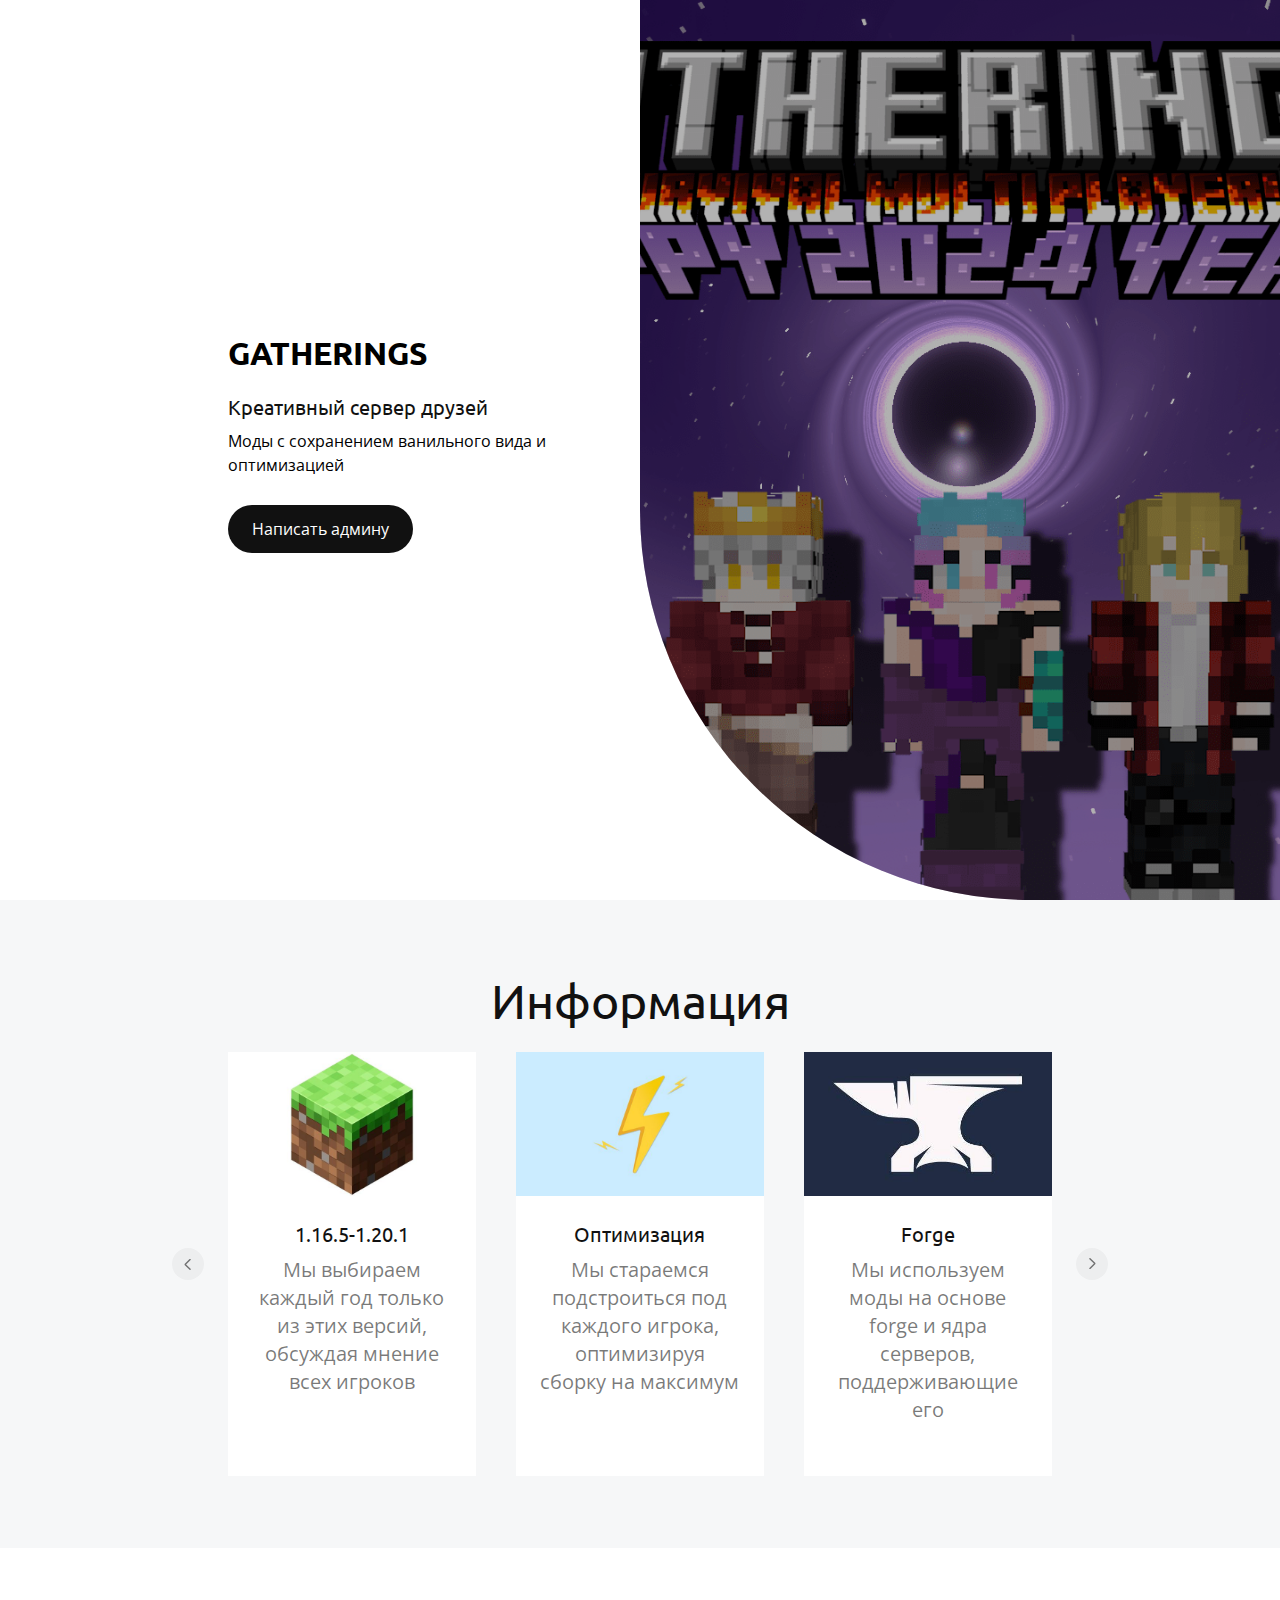
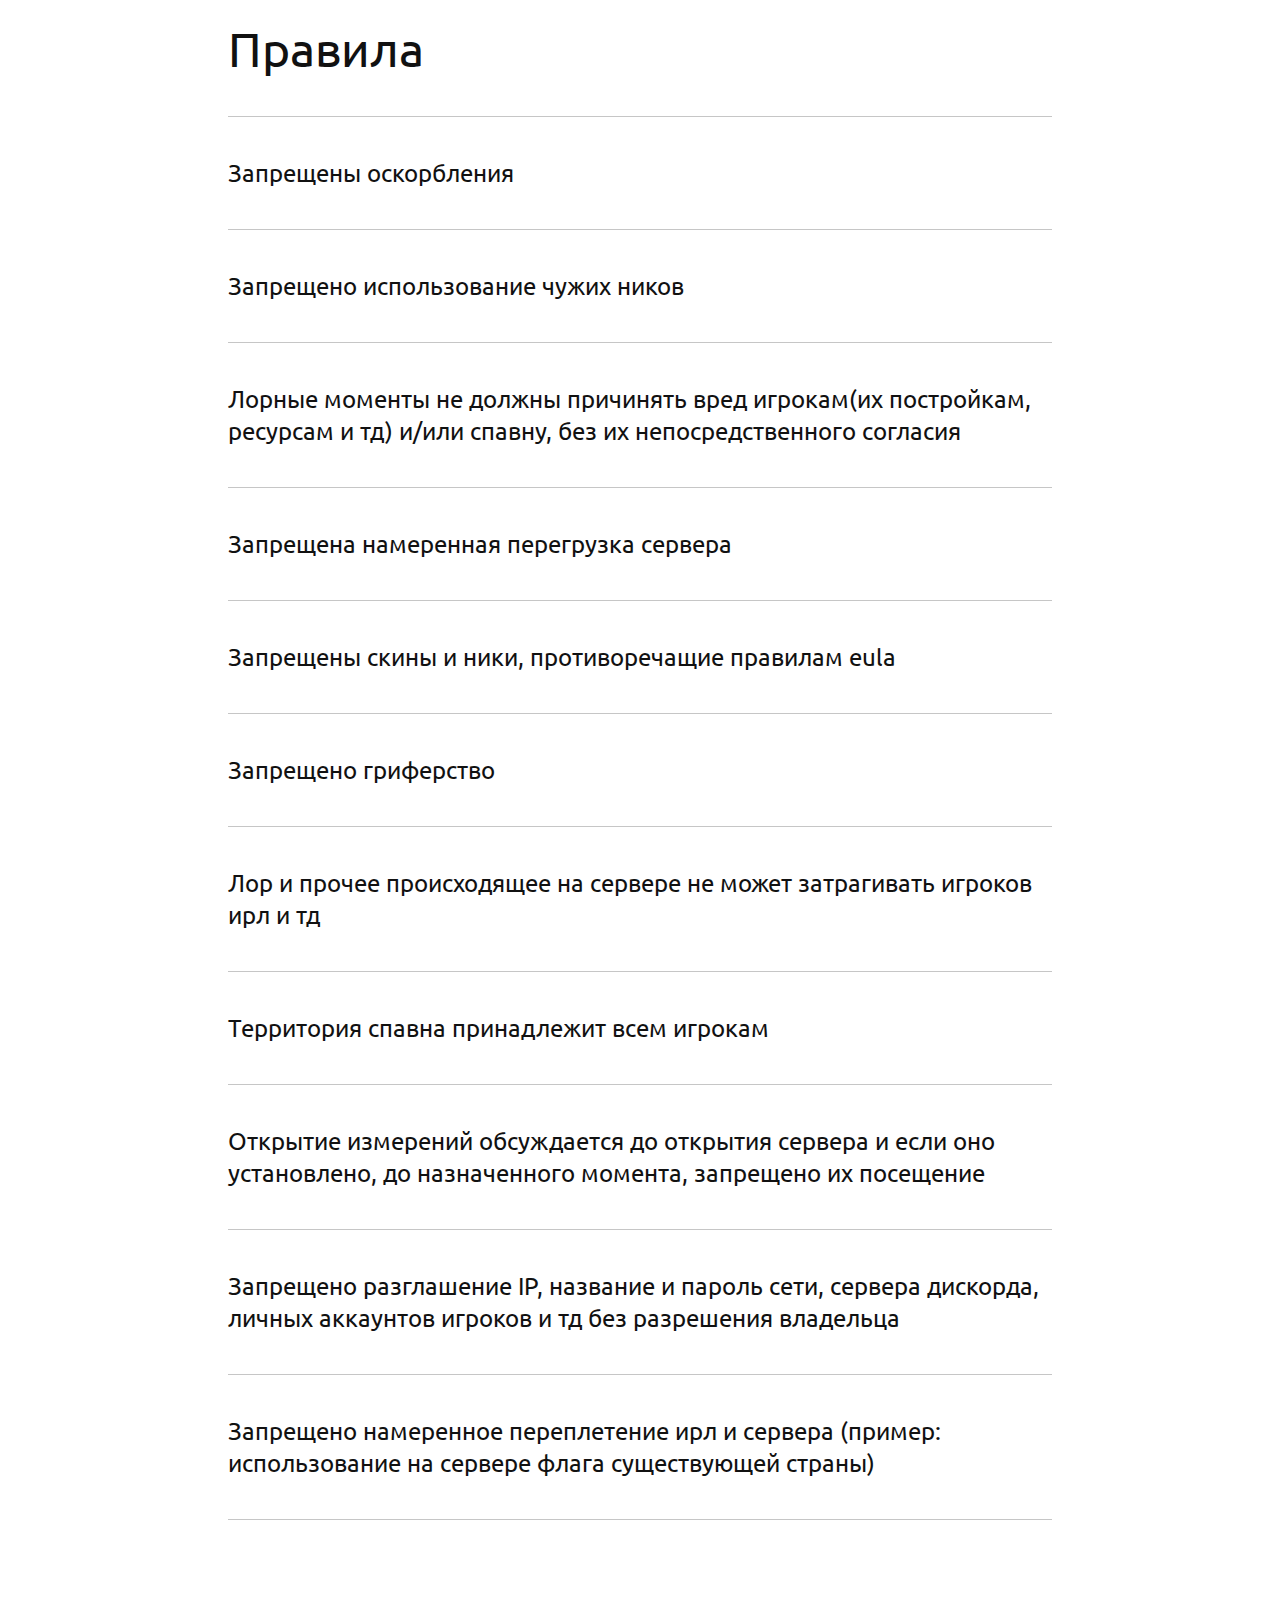
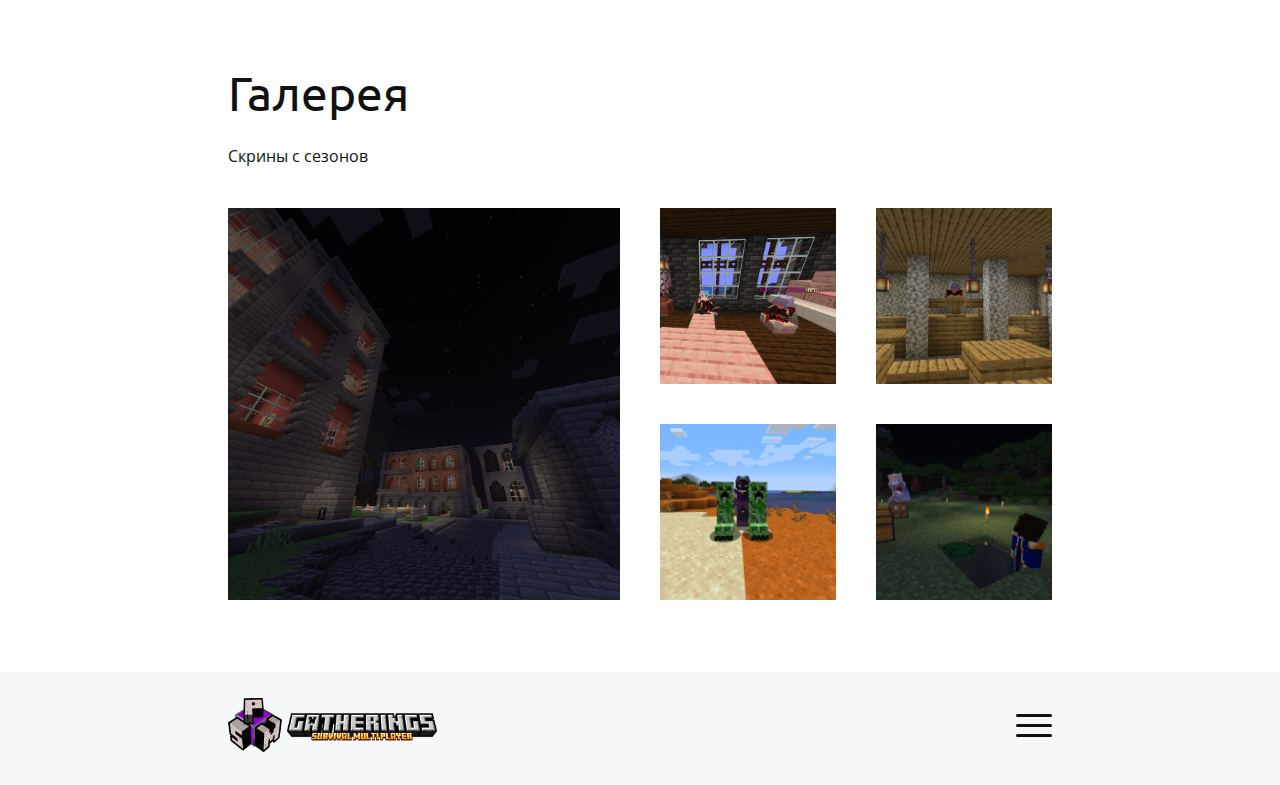
==== commit 9b0bc81f: "Update index.html" ====
--- a/index.html
+++ b/index.html
@@ -81,7 +81,7 @@
                                                 <div class="s-services-type-3__image-wrapper sb-skeleton__image sb-skeleton__image_without-radius " >
                                                     <img class="sb-image-crop sb-image-crop_loaded lazy" src="assets/img/57b31ed2-1dca-48d3-a81e-77c36b2d7ef1-7864654.jpeg" alt="Изображение"></div>   
                                                 <div class="s-services-type-3__text sb-m-clear-bottom">  
-                                                <div class="s-services-type-3__info sb-m-clear-bottom"><h5 class="b-font-h5 sb-pre-wrap sb-skeleton__title sb-font-h5 sb-font-title sb-m-21-bottom" data-goods-field="title">1.16.5-1.18.2</h5> 
+                                                <div class="s-services-type-3__info sb-m-clear-bottom"><h5 class="b-font-h5 sb-pre-wrap sb-skeleton__title sb-font-h5 sb-font-title sb-m-21-bottom" data-goods-field="title">1.16.5-1.20.1</h5> 
                                                 <div class="sb-text-opacity sb-pre-wrap sb-skeleton__text sb-font-p2" data-goods-field="description">Мы выбираем каждый год только из этих версий, обсуждая мнение всех игроков</div></div></div></div></li>  
                                             <li class="s-services-type-3__slide sb-col_lg-4 sb-col_md-4 sb-col_sm-6 sb-col_xs-12 js-slide " >
                                                 <div class="s-services-type-3__item sb-text-dark"> 
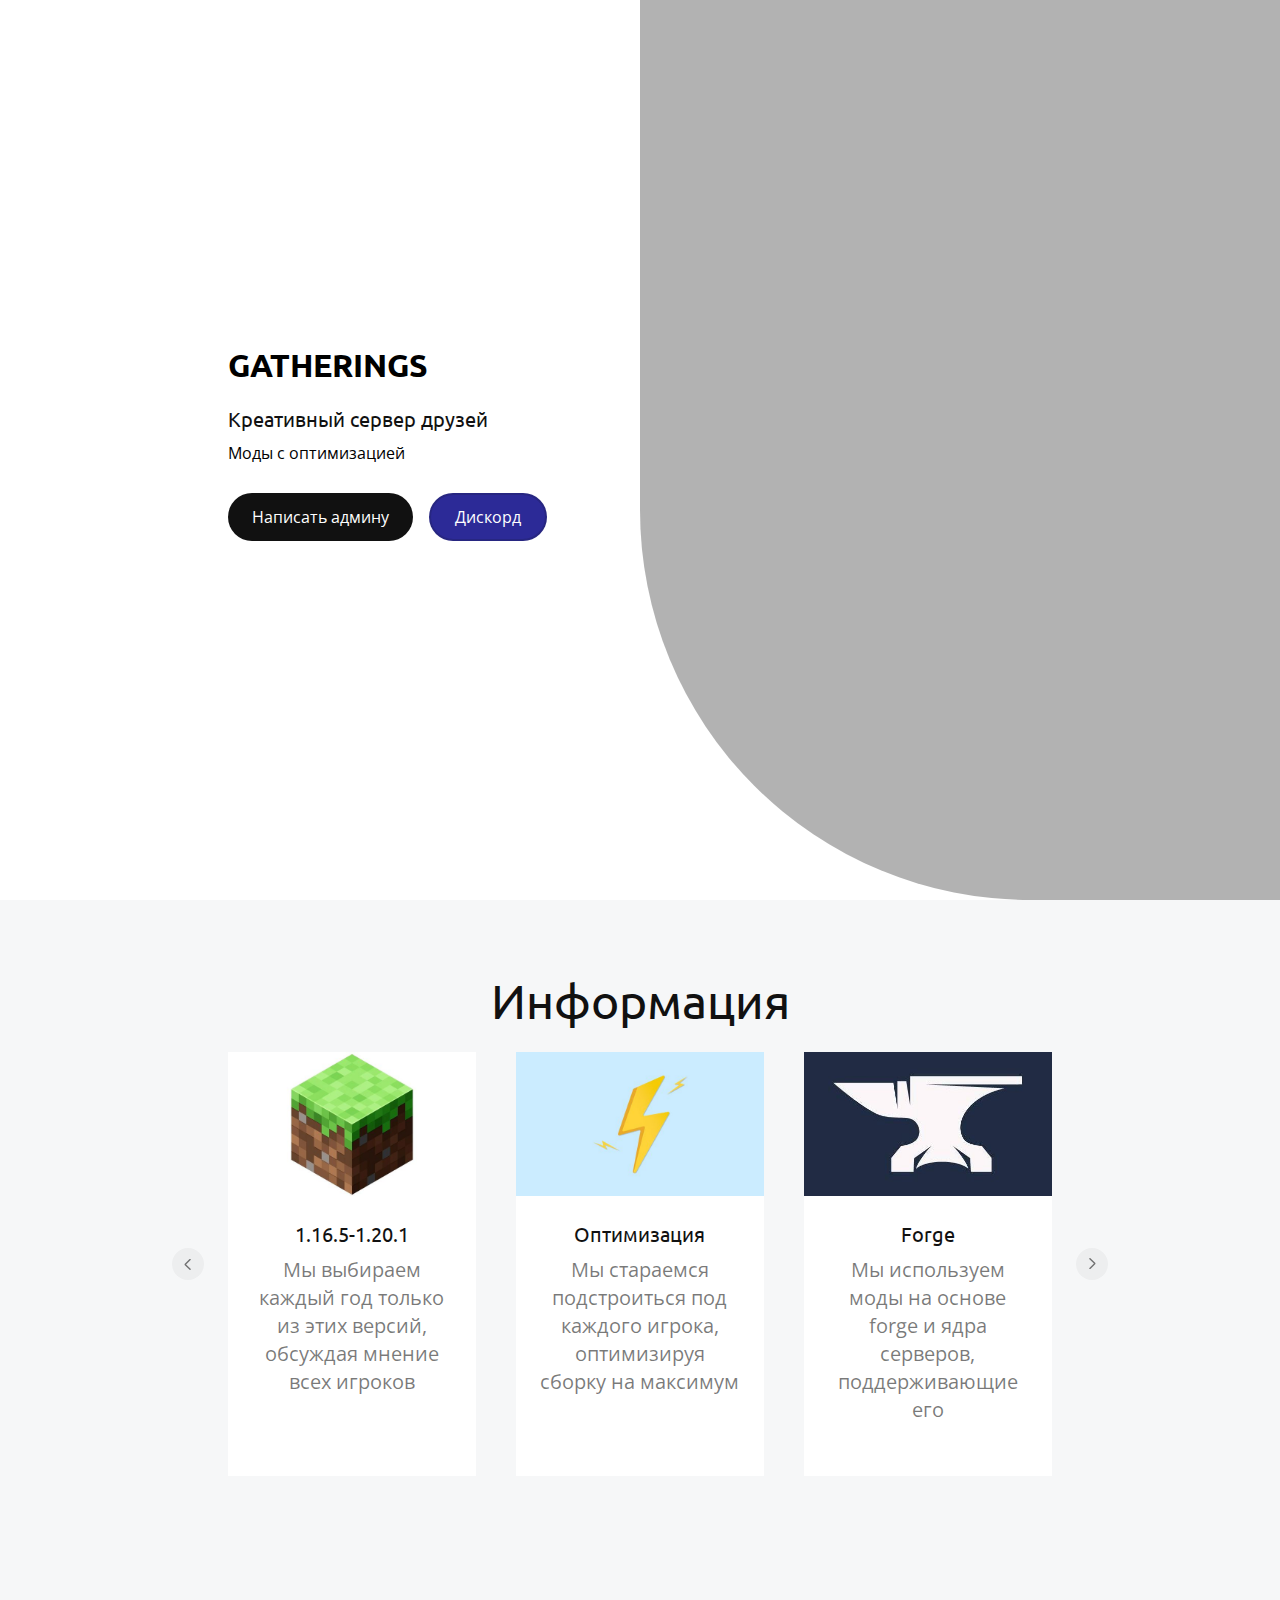
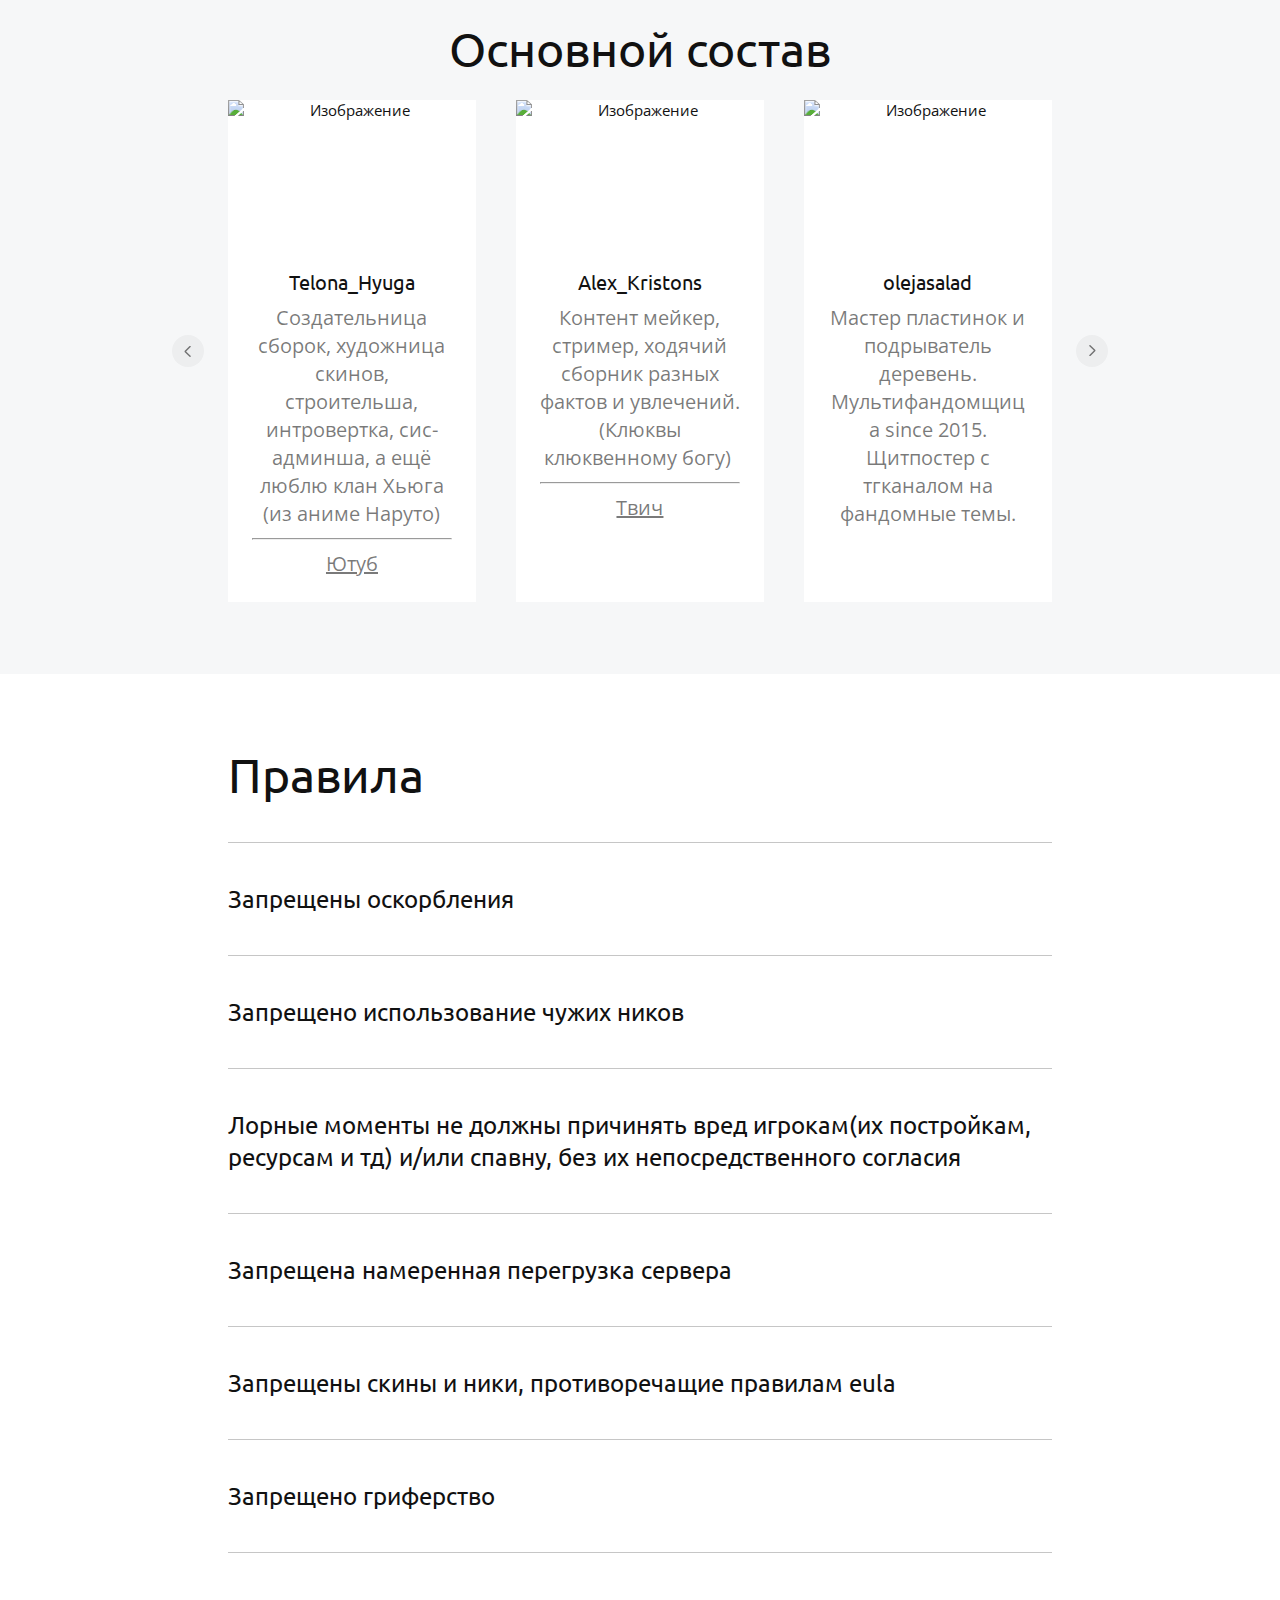
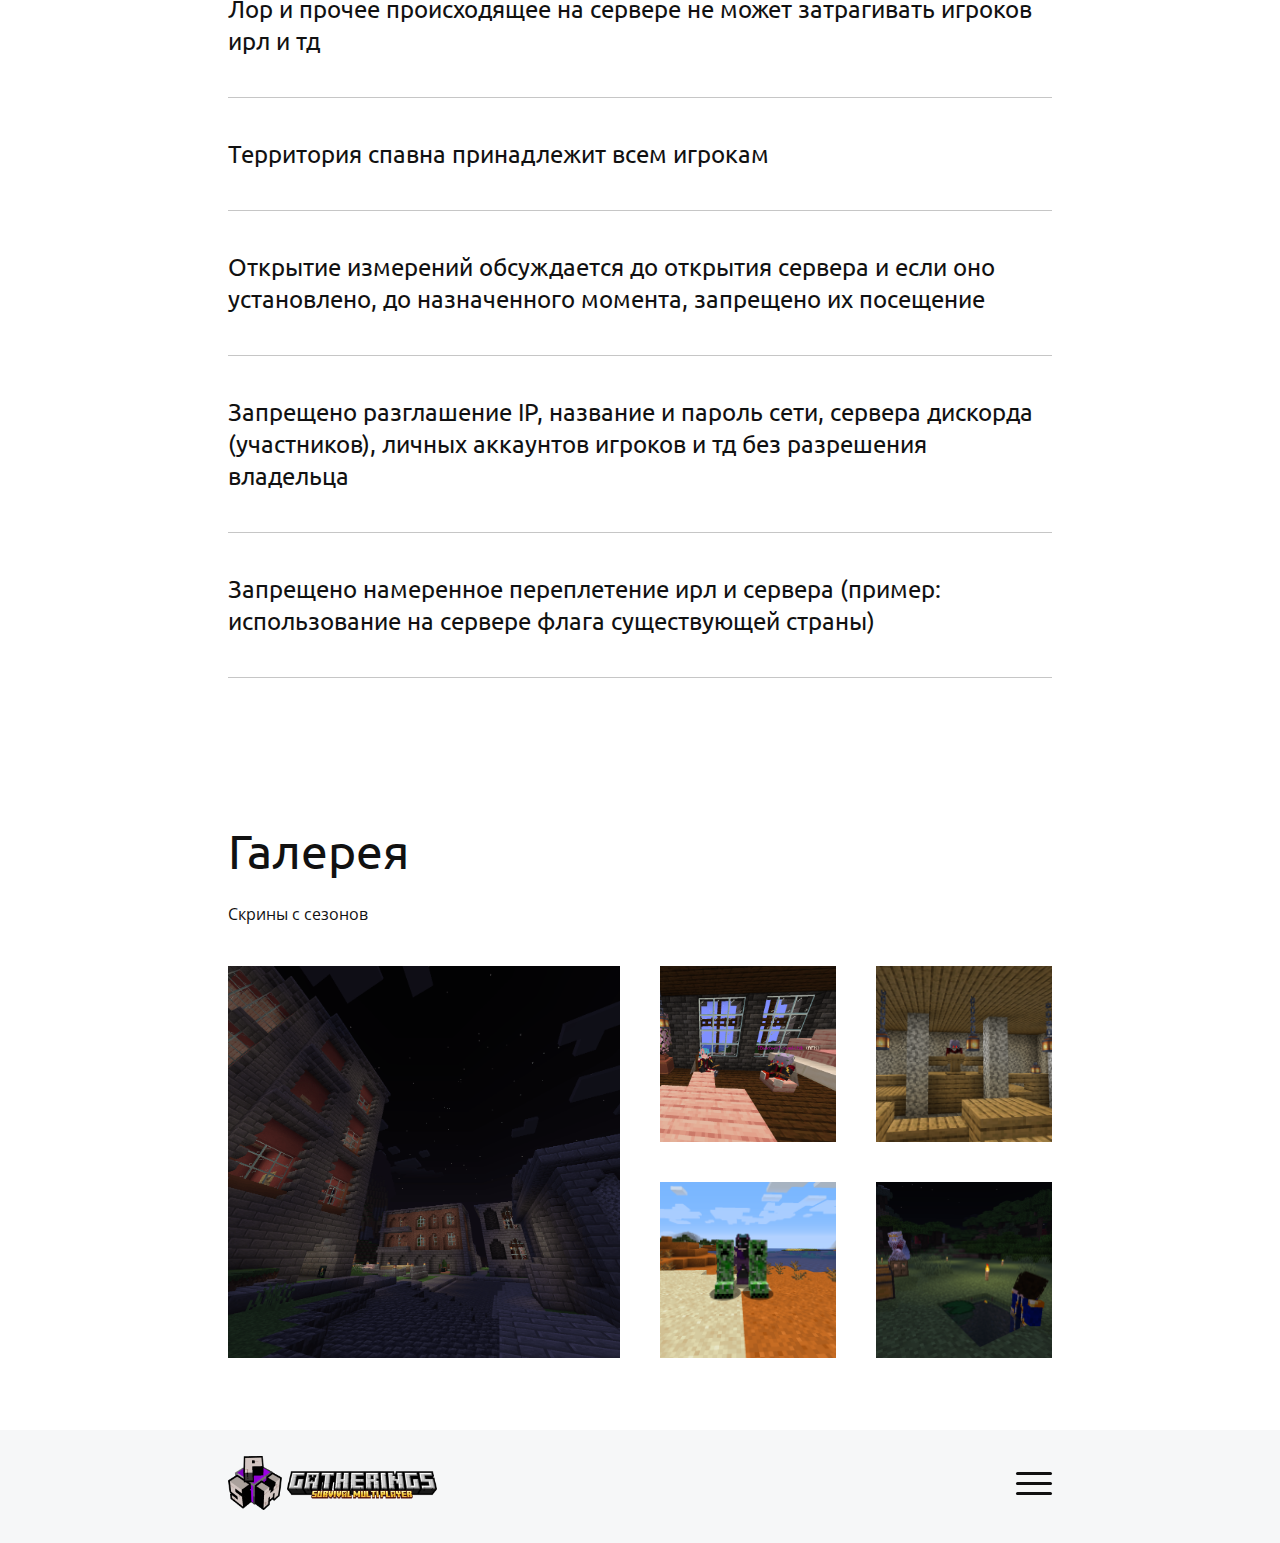
==== commit 1d687c2b: "Add files via upload" ====
--- a/index.html
+++ b/index.html
@@ -47,13 +47,15 @@
                         /> <div class=" sb-background sb-background sb-background_clear s-main-type-5__content-background" style="background: #ffffff;"></div> 
                                 <div class="s-main-type-5__additional">
                                     <div class="s-main-type-5__additional-wrapper"> 
-                                    <div class="sb-background-image sb-background sb-background sb-background_clear s-main-type-5__background" style="background-image: url(assets/img/33d72d8c-c00d-46c5-b68e-5235c8abd3cd-7864778.png);">
+                                    <div class="sb-background-image sb-background sb-background sb-background_clear s-main-type-5__background" style="background-image: url(assets/img/main.png);">
                                     <div class="sb-background-overlay" style="opacity: 0.3"></div></div></div></div>
                                 <div class="sb-container s-main-type-5__container sb-m-2-top sb-m-1-bottom">
                                     <div class="sb-row sb-row_center">
                                     <div class="sb-col_lg-5 sb-col_md-5 sb-col_sm-12 sb-col_xs-12 sb-m-clear-bottom "><h3 class="sb-text-opacity sb-align-left sb-font-h3 sb-font-title sb-m-14-bottom"><font style="color: #000000;"><b>GATHERINGS</b></font></h3> <h5 class="sb-align-left sb-font-h5 sb-font-title sb-m-21-bottom">Креативный сервер друзей </h5>
-                                <div class="sb-m-8-bottom sb-text-opacity sb-font-p3"><font style="color: #000000;">Моды с сохранением ванильного вида и оптимизацией</font></div>
-                                <div class="s-main-type-5__buttons">   <a href="https://t.me/TelonaHyuga"    class="s-main-type-5__button sb-button-primary sb-m-19-bottom sb-button-scheme-white" style="background-color: #111111"   >   Написать админу   </a></div></div>  
+                                <div class="sb-m-8-bottom sb-text-opacity sb-font-p3"><font style="color: #000000;">Моды с оптимизацией</font></div>
+                                <div class="s-main-type-5__buttons">   
+                                    <a href="https://t.me/TelonaHyuga"    class="s-main-type-5__button sb-button-primary sb-m-19-bottom sb-button-scheme-white" style="background-color: #111111"   >   Написать админу   </a> 
+                                    <a href="https://discord.gg/Z6KF7VUemf"    class="s-main-type-5__button sb-button-secondary sb-m-19-bottom sb-button-scheme-white" style="background-color: #2c2a97"   >   Дискорд   </a></div></div>  
                                 <div class="sb-col_lg-7 sb-col_md-7 sb-col_sm-12 sb-col_xs-12"></div></div></div></section>
                             <section data-type="services" data-subtype="type-3" id="services" class="s-services-type-3 sb-text-dark sb-align-center sb-padding-top_l sb-padding-bottom_l"><link
                             id="services-type-3"
@@ -114,7 +116,7 @@
                                                     <img class="sb-image-crop sb-image-crop_loaded lazy" src="assets/img/93184da6-1d53-431d-a014-063204a0cd78-7864663.png" alt="Изображение"></div>   
                                                 <div class="s-services-type-3__text sb-m-clear-bottom">  
                                                 <div class="s-services-type-3__info sb-m-clear-bottom"><h5 class="b-font-h5 sb-pre-wrap sb-skeleton__title sb-font-h5 sb-font-title sb-m-21-bottom" data-goods-field="title">Сервер</h5> 
-                                                <div class="sb-text-opacity sb-pre-wrap sb-skeleton__text sb-font-p2" data-goods-field="description">Часто мы используем ядро arclight, а сам сервер стоит у системной администраторши</div></div></div></div></li>  
+                                                <div class="sb-text-opacity sb-pre-wrap sb-skeleton__text sb-font-p2" data-goods-field="description">Часто мы используем ядро arclight и частный сервер</div></div></div></div></li>  
                                             <li class="s-services-type-3__slide sb-col_lg-4 sb-col_md-4 sb-col_sm-6 sb-col_xs-12 js-slide " >
                                                 <div class="s-services-type-3__item sb-text-dark"> 
                                                 <div class=" sb-background sb-background s-services-type-3__background" style="background: #ffffff;"></div>  
@@ -122,7 +124,7 @@
                                                     <img class="sb-image-crop sb-image-crop_loaded lazy" src="assets/img/0f617acb-8ab3-42e9-bae4-2d894fe2875d-7864694.png" alt="Изображение"></div>   
                                                 <div class="s-services-type-3__text sb-m-clear-bottom">  
                                                 <div class="s-services-type-3__info sb-m-clear-bottom"><h5 class="b-font-h5 sb-pre-wrap sb-skeleton__title sb-font-h5 sb-font-title sb-m-21-bottom" data-goods-field="title">Визуал</h5> 
-                                                <div class="sb-text-opacity sb-pre-wrap sb-skeleton__text sb-font-p2" data-goods-field="description">Мы используем кастомные крафты и ресурспак, который обновляется каждый год</div></div></div></div></li>  
+                                                <div class="sb-text-opacity sb-pre-wrap sb-skeleton__text sb-font-p2" data-goods-field="description">Мы используем кастомный ресурспак, который обновляется каждый год</div></div></div></div></li>  
                                             <li class="s-services-type-3__slide sb-col_lg-4 sb-col_md-4 sb-col_sm-6 sb-col_xs-12 js-slide " >
                                                 <div class="s-services-type-3__item sb-text-dark"> 
                                                 <div class=" sb-background sb-background s-services-type-3__background" style="background: #ffffff;"></div>  
@@ -130,7 +132,7 @@
                                                     <img class="sb-image-crop sb-image-crop_loaded lazy" src="assets/img/d39d3114-5cfb-41f2-82f2-0473dd4ac3d6-7864691.png" alt="Изображение"></div>   
                                                 <div class="s-services-type-3__text sb-m-clear-bottom">  
                                                 <div class="s-services-type-3__info sb-m-clear-bottom"><h5 class="b-font-h5 sb-pre-wrap sb-skeleton__title sb-font-h5 sb-font-title sb-m-21-bottom" data-goods-field="title">Скины</h5>
-                                                <div class="sb-text-opacity sb-pre-wrap sb-skeleton__text sb-font-p2" data-goods-field="description">Мы используем системы скинов Ely.by, tlauncher и MOJANG</div></div></div></div></li>  
+                                                <div class="sb-text-opacity sb-pre-wrap sb-skeleton__text sb-font-p2" data-goods-field="description">Мы используем системы скинов Ely.by, и MOJANG</div></div></div></div></li>  
                                             <li class="s-services-type-3__slide sb-col_lg-4 sb-col_md-4 sb-col_sm-6 sb-col_xs-12 js-slide " >
                                                 <div class="s-services-type-3__item sb-text-dark"> 
                                                 <div class=" sb-background sb-background s-services-type-3__background" style="background: #ffffff;"></div>  
@@ -167,6 +169,66 @@
                                                 <div class="sb-text-opacity sb-pre-wrap sb-skeleton__text sb-font-p2" data-goods-field="description">Сайт игрока нашего сервера, где вы можете приобрести скин/модельку и многое другое</div></div></div></div></li></ul></div></div>  
                                         <div class="sb-hidden-desktop-min sb-dots">
                                             <ul class="sb-dots__dots-wrapper js-dots"></ul></div></div></div></div></div></section>
+
+                                            <section data-type="services" data-subtype="type-3" id="services" class="s-services-type-3 sb-text-dark sb-align-center sb-padding-top_l sb-padding-bottom_l"><link
+                                                id="services-type-3"
+                                                rel="stylesheet"
+                                                href="assets/styles/services-type-3.css"
+                                            /><div class=" sb-background" style="background: #F6F7F8;"></div>
+                                                    <div class="sb-container">
+                                                        <div class="sb-row sb-m-clear-bottom"><h2 class="sb-col_lg-8 sb-col-offset_lg-2 sb-col_md-12 sb-col_sm-12 sb-col_xs-12 sb-font-h2 sb-font-title sb-m-12-bottom">Основной состав</h2>
+                                                        <div class="sb-col_12">
+                                                        <div class="s-services-type-3__wrapper">
+                                                        <div class="s-services-type-3__arrow s-services-type-3__arrow_previous js-arrow_previous pointer-events-auto">
+                                                            <button class="button-arrow   button-arrow_previous " aria-label="  Вернуться на предыдущий элемент ">
+                                                            <svg class="button-arrow-icon" width="12" height="13" viewBox="0 0 12 13" fill="none" xmlns="http://www.w3.org/2000/svg">
+                                                            <path fill-rule="evenodd" clip-rule="evenodd" d="M2.58225 6.20351C2.3685 6.41726 2.25 6.69851 2.25 6.99851C2.25 7.30076 2.3685 7.58351 2.58225 7.79501L7.707 12.7803C8.00325 13.0728 8.48175 13.0728 8.778 12.7803C9.07425 12.4878 9.07425 12.0123 8.778 11.7205L3.921 6.99851L8.778 2.27801C9.07425 1.98551 9.07425 1.51001 8.778 1.21676C8.48175 0.924258 8.00325 0.924259 7.707 1.21826L2.58225 6.20276L2.58225 6.20351Z" fill="currentColor"/></svg></button></div>
+                                                        <div class="s-services-type-3__arrow s-services-type-3__arrow_next js-arrow_next pointer-events-auto">
+                                                            <button class="button-arrow   button-arrow_next " aria-label="  Перейти к следующему элементу ">
+                                                            <svg class="button-arrow-icon" width="12" height="13" viewBox="0 0 12 13" fill="none" xmlns="http://www.w3.org/2000/svg">
+                                                            <path fill-rule="evenodd" clip-rule="evenodd" d="M2.58225 6.20351C2.3685 6.41726 2.25 6.69851 2.25 6.99851C2.25 7.30076 2.3685 7.58351 2.58225 7.79501L7.707 12.7803C8.00325 13.0728 8.48175 13.0728 8.778 12.7803C9.07425 12.4878 9.07425 12.0123 8.778 11.7205L3.921 6.99851L8.778 2.27801C9.07425 1.98551 9.07425 1.51001 8.778 1.21676C8.48175 0.924258 8.00325 0.924259 7.707 1.21826L2.58225 6.20276L2.58225 6.20351Z" fill="currentColor"/></svg></button></div>  
+                                                        <div class="s-services-type-3__list-container">
+                                                        <div class="s-services-type-3__list-wrapper js-list-wrapper">
+                                                            <ul class="s-services-type-3__list js-list">  
+                                                                <li class="s-services-type-3__slide sb-col_lg-4 sb-col_md-4 sb-col_sm-6 sb-col_xs-12 js-slide " >
+                                                                    <div class="s-services-type-3__item sb-text-dark"> 
+                                                                    <div class=" sb-background sb-background s-services-type-3__background" style="background: #ffffff;"></div>  
+                                                                    <div class="s-services-type-3__image-wrapper sb-skeleton__image sb-skeleton__image_without-radius " >
+                                                                        <img class="sb-image-crop sb-image-crop_loaded lazy" src="assets/img/telonahyuga.png" alt="Изображение"></div>   
+                                                                    <div class="s-services-type-3__text sb-m-clear-bottom">  
+                                                                    <div class="s-services-type-3__info sb-m-clear-bottom"><h5 class="b-font-h5 sb-pre-wrap sb-skeleton__title sb-font-h5 sb-font-title sb-m-21-bottom" data-goods-field="title">Telona_Hyuga</h5> 
+                                                                    <div class="sb-text-opacity sb-pre-wrap sb-skeleton__text sb-font-p2" data-goods-field="description">Создательница сборок, художница скинов, строительша, интровертка, сис-админша, а ещё люблю клан Хьюга (из аниме Наруто)<hr><a href="https://www.youtube.com/channel/UCDF4R9oWOPIr-d6TdPHw_2Q">Ютуб</a></div></div></div></div></li> 
+                                                                <li class="s-services-type-3__slide sb-col_lg-4 sb-col_md-4 sb-col_sm-6 sb-col_xs-12 js-slide " >
+                                                                    <div class="s-services-type-3__item sb-text-dark"> 
+                                                                    <div class=" sb-background sb-background s-services-type-3__background" style="background: #ffffff;"></div>  
+                                                                    <div class="s-services-type-3__image-wrapper sb-skeleton__image sb-skeleton__image_without-radius " >
+                                                                        <img class="sb-image-crop sb-image-crop_loaded lazy" src="assets/img/alexkristons.png" alt="Изображение"></div>   
+                                                                    <div class="s-services-type-3__text sb-m-clear-bottom">  
+                                                                    <div class="s-services-type-3__info sb-m-clear-bottom"><h5 class="b-font-h5 sb-pre-wrap sb-skeleton__title sb-font-h5 sb-font-title sb-m-21-bottom" data-goods-field="title">Alex_Kristons</h5> 
+                                                                    <div class="sb-text-opacity sb-pre-wrap sb-skeleton__text sb-font-p2" data-goods-field="description">Контент мейкер, стример, ходячий сборник разных фактов и увлечений. (Клюквы клюквенному богу) <hr><a href="https://www.twitch.tv/alex_kristons">Твич</a></div></div></div></div></li>  
+
+                                                                <li class="s-services-type-3__slide sb-col_lg-4 sb-col_md-4 sb-col_sm-6 sb-col_xs-12 js-slide " >
+                                                                    <div class="s-services-type-3__item sb-text-dark"> 
+                                                                    <div class=" sb-background sb-background s-services-type-3__background" style="background: #ffffff;"></div>  
+                                                                    <div class="s-services-type-3__image-wrapper sb-skeleton__image sb-skeleton__image_without-radius " >
+                                                                        <img class="sb-image-crop sb-image-crop_loaded lazy" src="assets/img/olejasalad.png" alt="Изображение"></div>   
+                                                                    <div class="s-services-type-3__text sb-m-clear-bottom">  
+                                                                    <div class="s-services-type-3__info sb-m-clear-bottom"><h5 class="b-font-h5 sb-pre-wrap sb-skeleton__title sb-font-h5 sb-font-title sb-m-21-bottom" data-goods-field="title">olejasalad</h5> 
+                                                                    <div class="sb-text-opacity sb-pre-wrap sb-skeleton__text sb-font-p2" data-goods-field="description">Мастер пластинок и подрыватель деревень. Мультифандомщица since 2015. Щитпостер с тгканалом на фандомные темы.</div></div></div></div></li>
+                                                                    
+                                                                <li class="s-services-type-3__slide sb-col_lg-4 sb-col_md-4 sb-col_sm-6 sb-col_xs-12 js-slide " >
+                                                                    <div class="s-services-type-3__item sb-text-dark"> 
+                                                                    <div class=" sb-background sb-background s-services-type-3__background" style="background: #ffffff;"></div>  
+                                                                    <div class="s-services-type-3__image-wrapper sb-skeleton__image sb-skeleton__image_without-radius " >
+                                                                        <img class="sb-image-crop sb-image-crop_loaded lazy" src="assets/img/vvelchik.png" alt="Изображение"></div>   
+                                                                    <div class="s-services-type-3__text sb-m-clear-bottom">  
+                                                                    <div class="s-services-type-3__info sb-m-clear-bottom"><h5 class="b-font-h5 sb-pre-wrap sb-skeleton__title sb-font-h5 sb-font-title sb-m-21-bottom" data-goods-field="title">vvelchik</h5> 
+                                                                    <div class="sb-text-opacity sb-pre-wrap sb-skeleton__text sb-font-p2" data-goods-field="description"></div></div></div></div></li> 
+
+                                                                        <div class="s-header-collapsible-menu-type-1__right sb-hidden-desktop"></div></div></div></div></li></ul></div></div>  
+                                                            <div class="sb-hidden-desktop-min sb-dots">
+                                                                <ul class="sb-dots__dots-wrapper js-dots"></ul></div></div></div></div></div></section>
+
                                     <section data-type="product-list" data-subtype="type-1" id="product-list" class="s-product-list-type-1 s-product-list-type-1_bordered sb-text-dark sb-padding-top_l sb-padding-bottom_l"><link
                             id="product-list-type-1"
                             rel="stylesheet"
@@ -204,7 +266,7 @@
                                         <div class="s-product-list-type-1__info"><h4 class="sb-pre-wrap sb-skeleton__title sb-font-h4 sb-font-title sb-m-18-bottom" data-goods-field="title">Открытие измерений обсуждается до открытия сервера и если оно установлено, до назначенного момента, запрещено их посещение</h4> </div></div></div>  
                                     <div class="s-product-list-type-1__item " >
                                         <div class="s-product-list-type-1__item-content">   
-                                        <div class="s-product-list-type-1__info"><h4 class="sb-pre-wrap sb-skeleton__title sb-font-h4 sb-font-title sb-m-18-bottom" data-goods-field="title">Запрещено разглашение IP, название и пароль сети, сервера дискорда, личных аккаунтов игроков и тд без разрешения владельца</h4> </div></div></div>  
+                                        <div class="s-product-list-type-1__info"><h4 class="sb-pre-wrap sb-skeleton__title sb-font-h4 sb-font-title sb-m-18-bottom" data-goods-field="title">Запрещено разглашение IP, название и пароль сети, сервера дискорда (участников), личных аккаунтов игроков и тд без разрешения владельца</h4> </div></div></div>  
                                     <div class="s-product-list-type-1__item " >
                                         <div class="s-product-list-type-1__item-content">   
                                         <div class="s-product-list-type-1__info"><h4 class="sb-pre-wrap sb-skeleton__title sb-font-h4 sb-font-title sb-m-18-bottom" data-goods-field="title">Запрещено намеренное переплетение ирл и сервера (пример: использование на сервере флага существующей страны)</h4> </div></div></div></div></div></section>
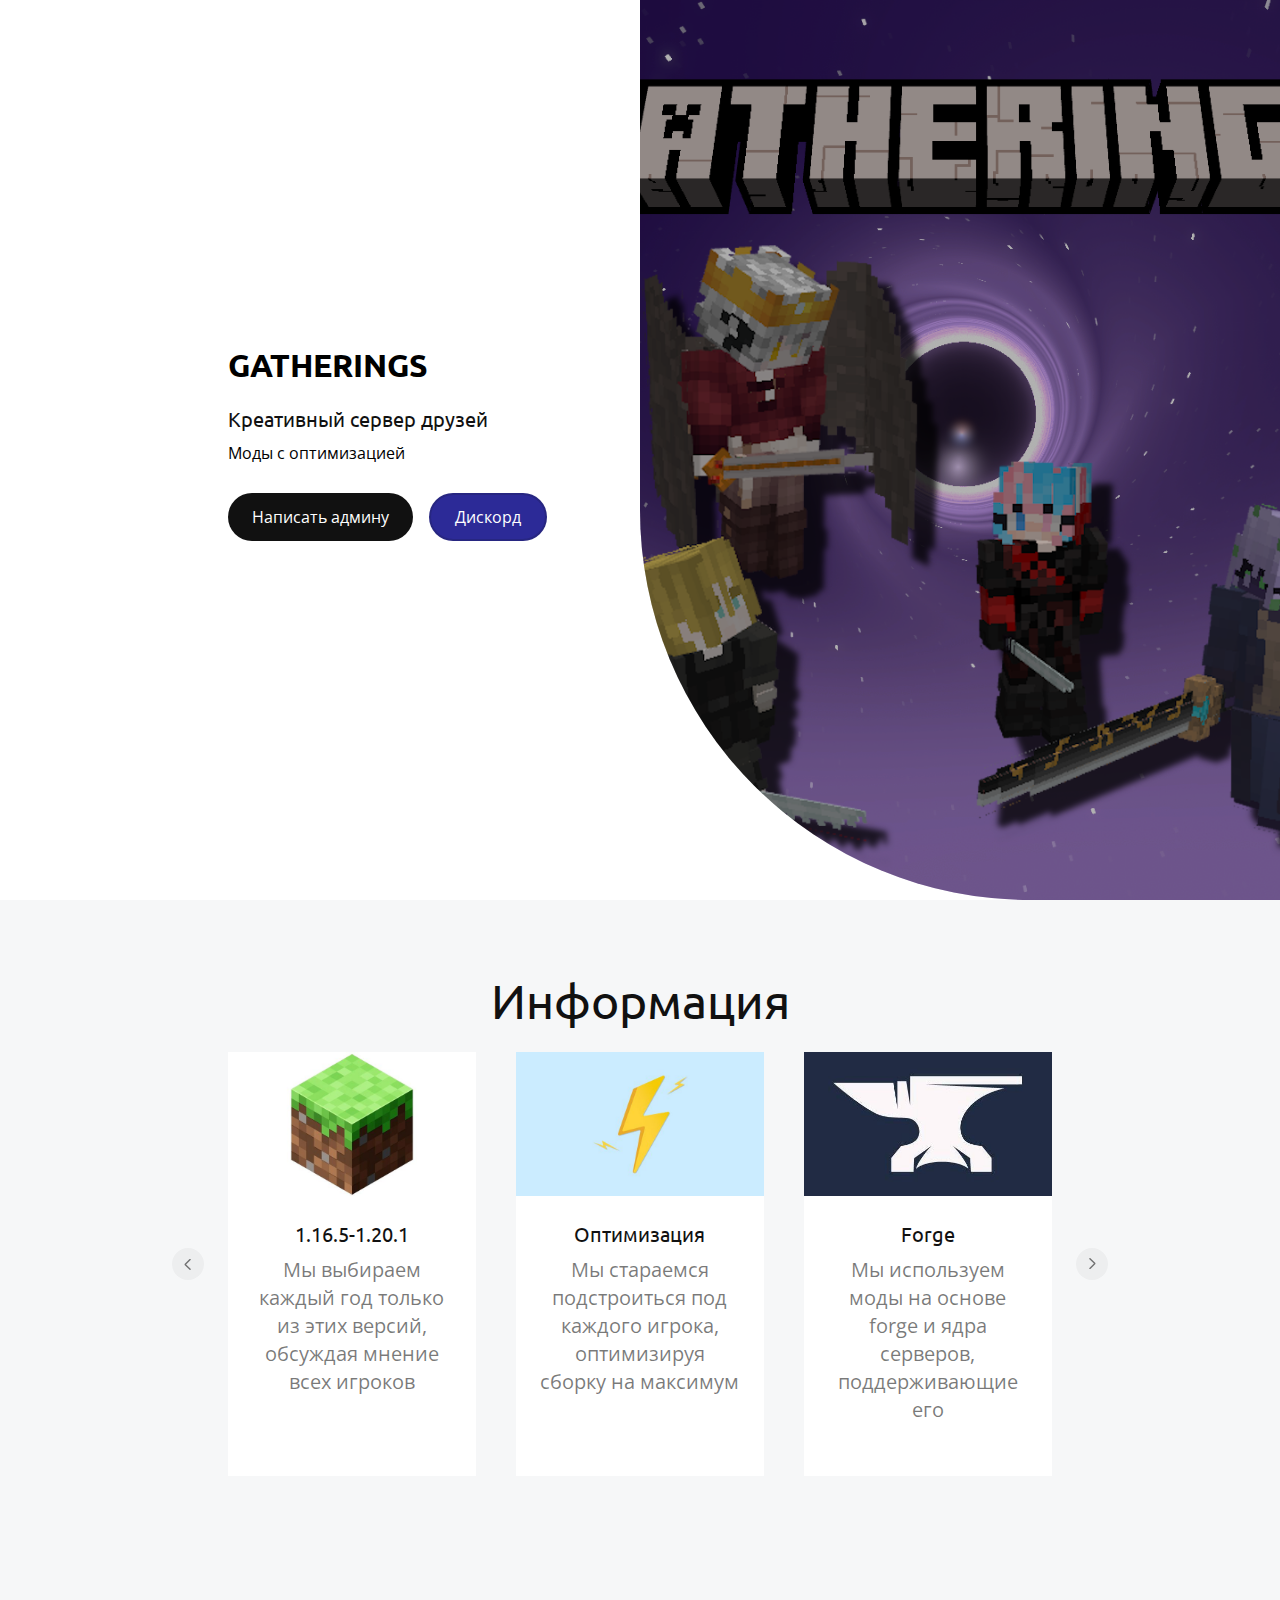
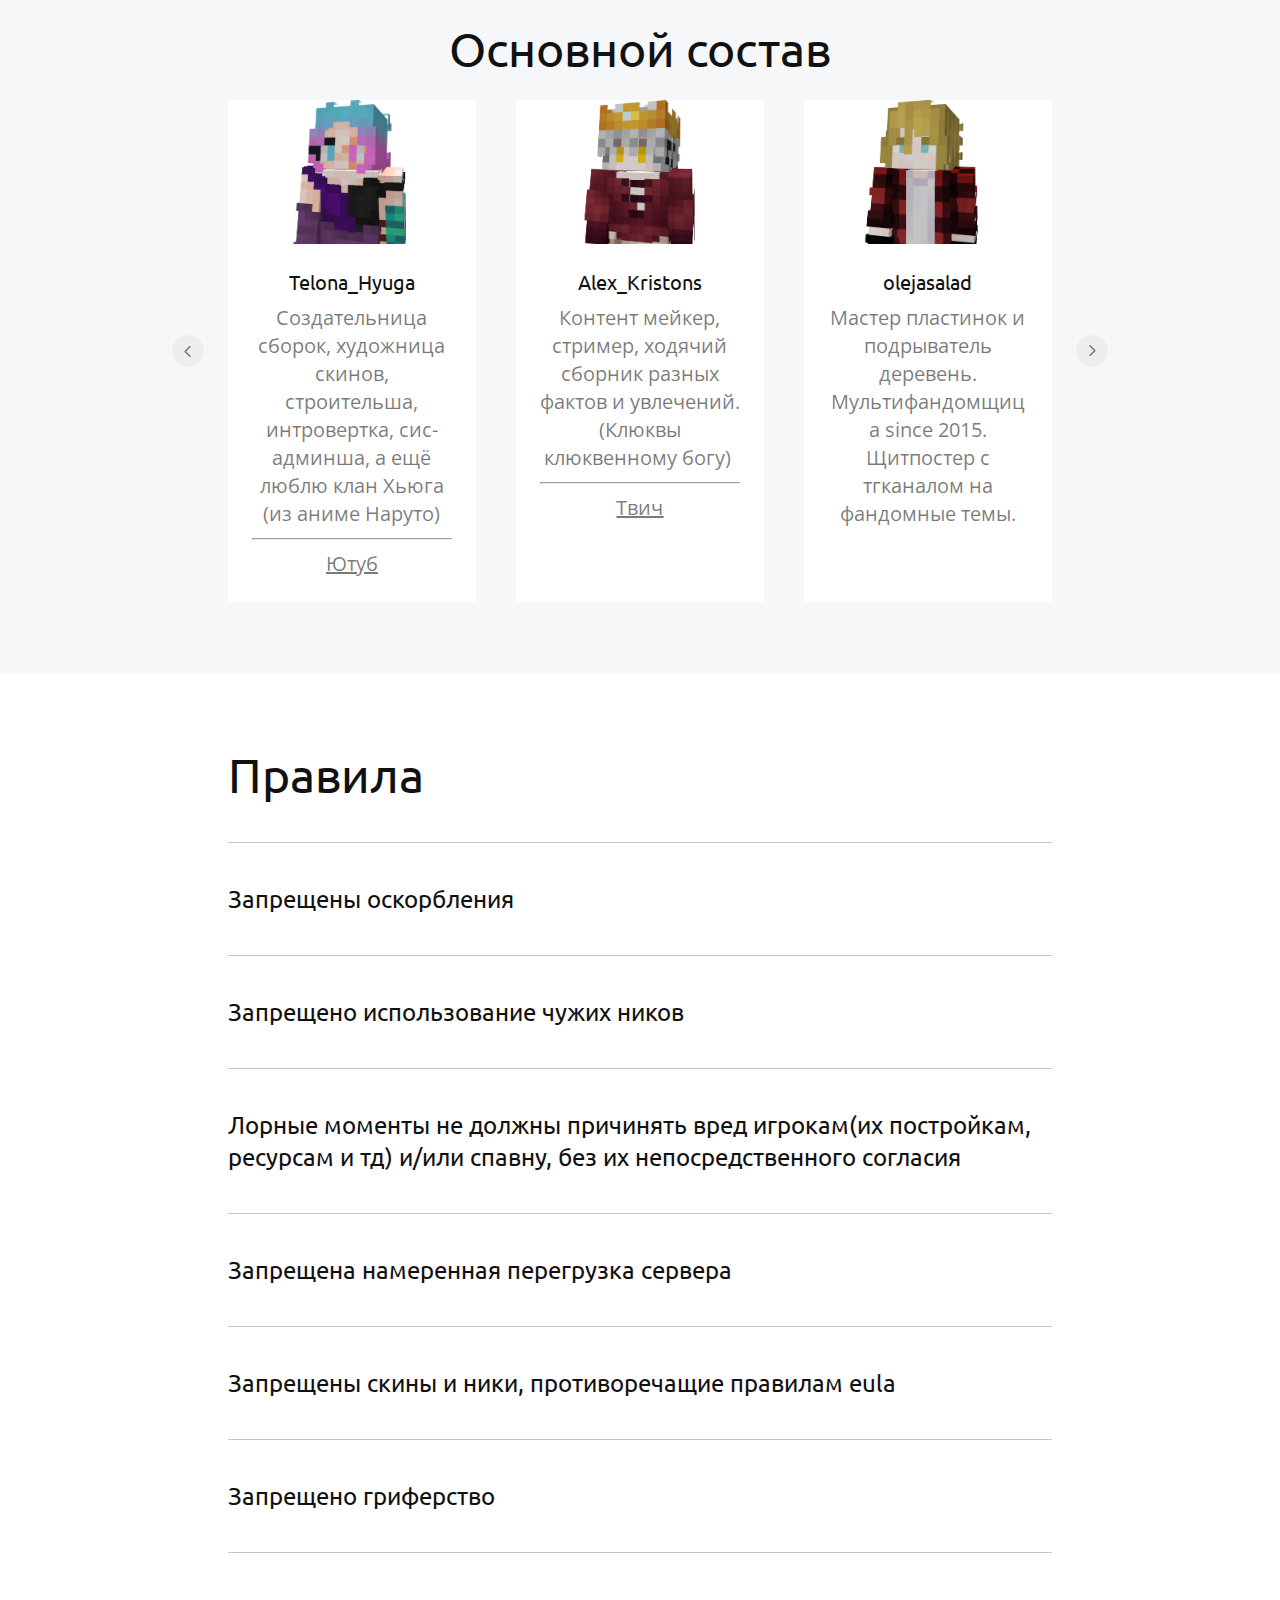
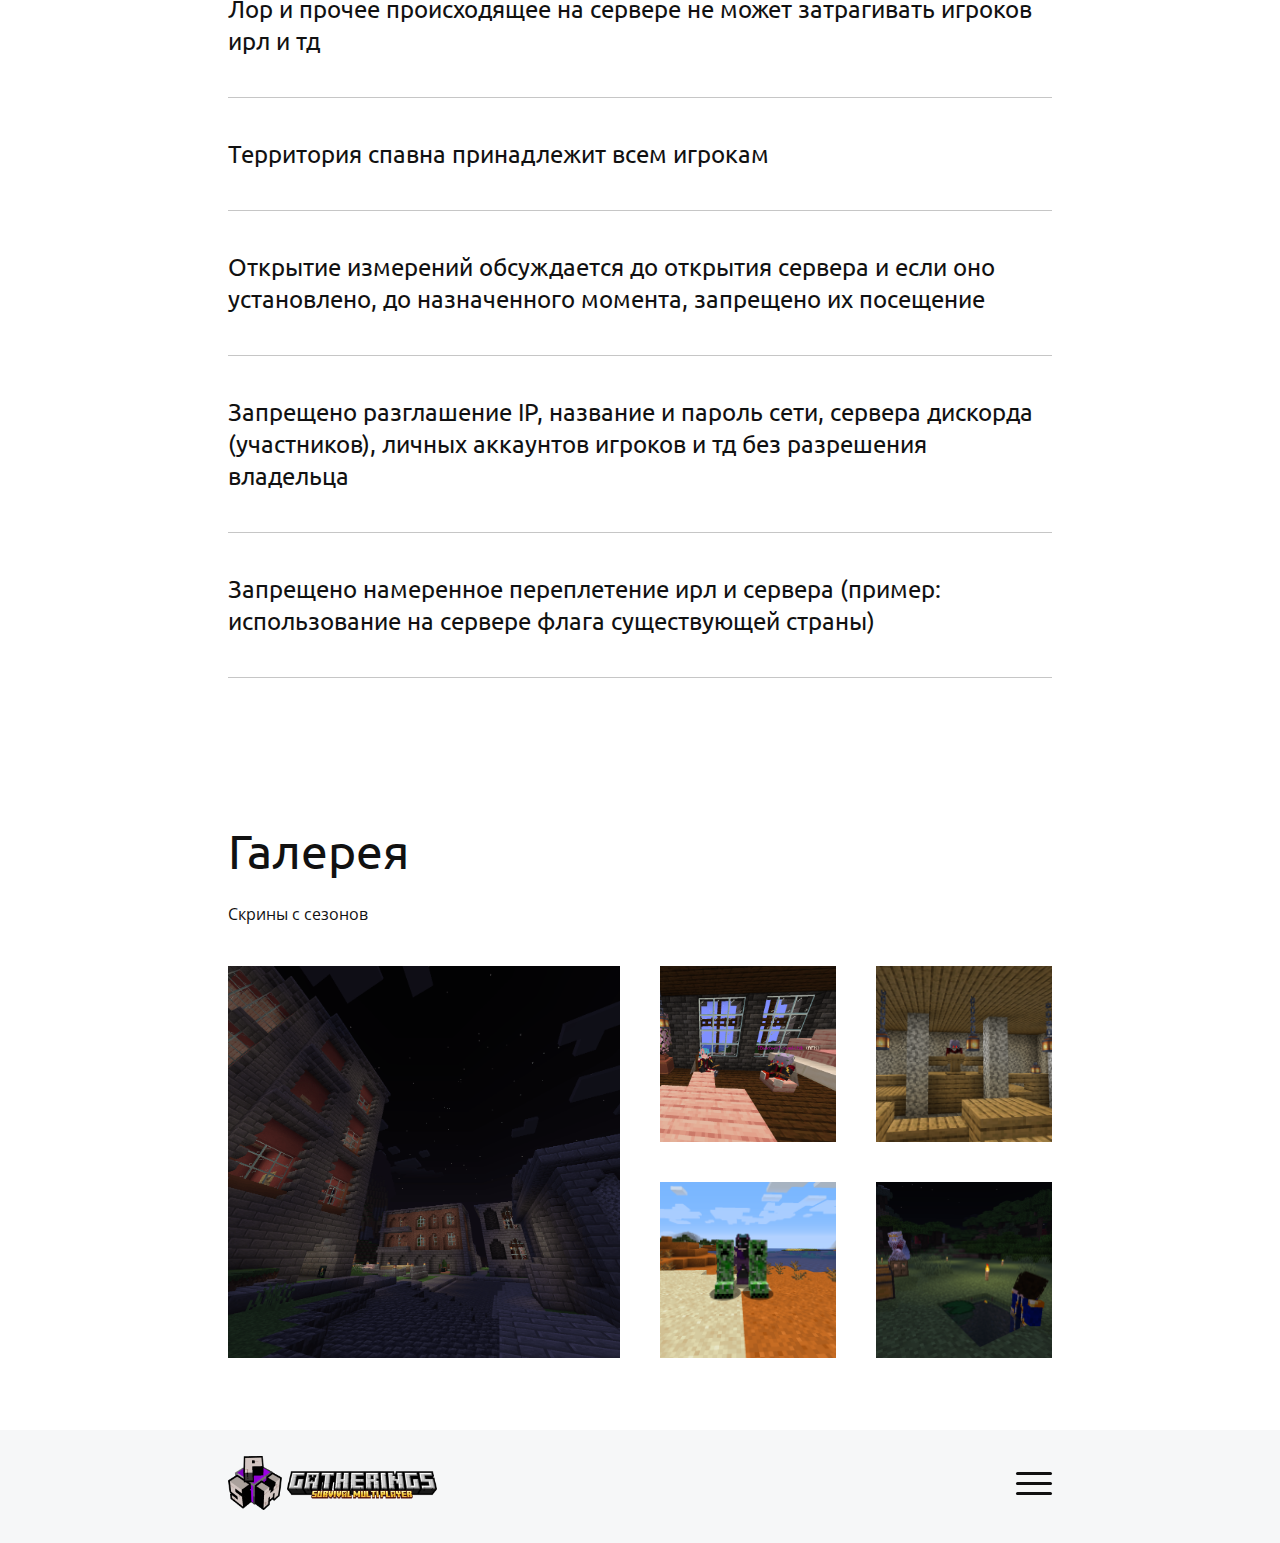
==== commit f2fb33e1: "Add files via upload" ====
--- a/index.html
+++ b/index.html
@@ -223,7 +223,7 @@
                                                                         <img class="sb-image-crop sb-image-crop_loaded lazy" src="assets/img/vvelchik.png" alt="Изображение"></div>   
                                                                     <div class="s-services-type-3__text sb-m-clear-bottom">  
                                                                     <div class="s-services-type-3__info sb-m-clear-bottom"><h5 class="b-font-h5 sb-pre-wrap sb-skeleton__title sb-font-h5 sb-font-title sb-m-21-bottom" data-goods-field="title">vvelchik</h5> 
-                                                                    <div class="sb-text-opacity sb-pre-wrap sb-skeleton__text sb-font-p2" data-goods-field="description"></div></div></div></div></li> 
+                                                                    <div class="sb-text-opacity sb-pre-wrap sb-skeleton__text sb-font-p2" data-goods-field="description">Художник, начинающий косплеер, мультифандомщик. Майкрафт forever.<hr><a href="https://t.me/vvelsdurdom">ТГК</a></div></div></div></div></li> 
 
                                                                         <div class="s-header-collapsible-menu-type-1__right sb-hidden-desktop"></div></div></div></div></li></ul></div></div>  
                                                             <div class="sb-hidden-desktop-min sb-dots">
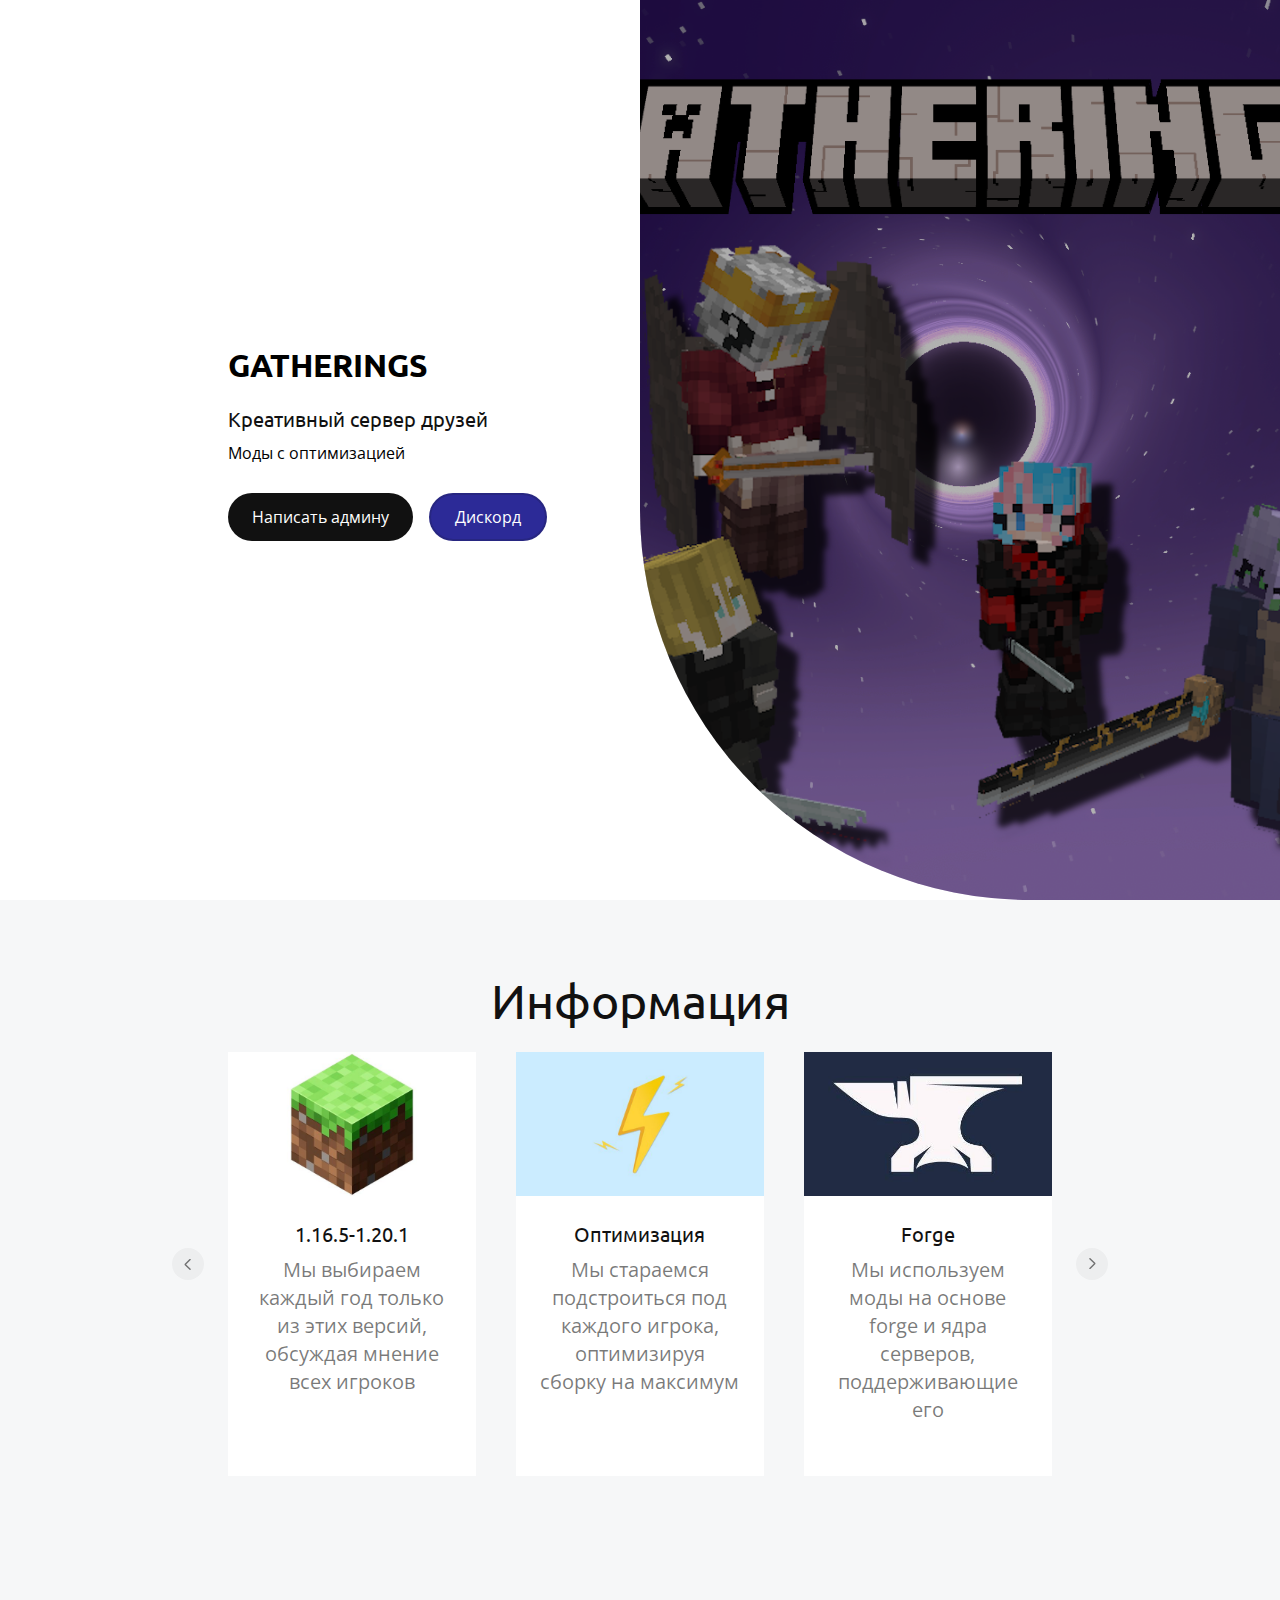
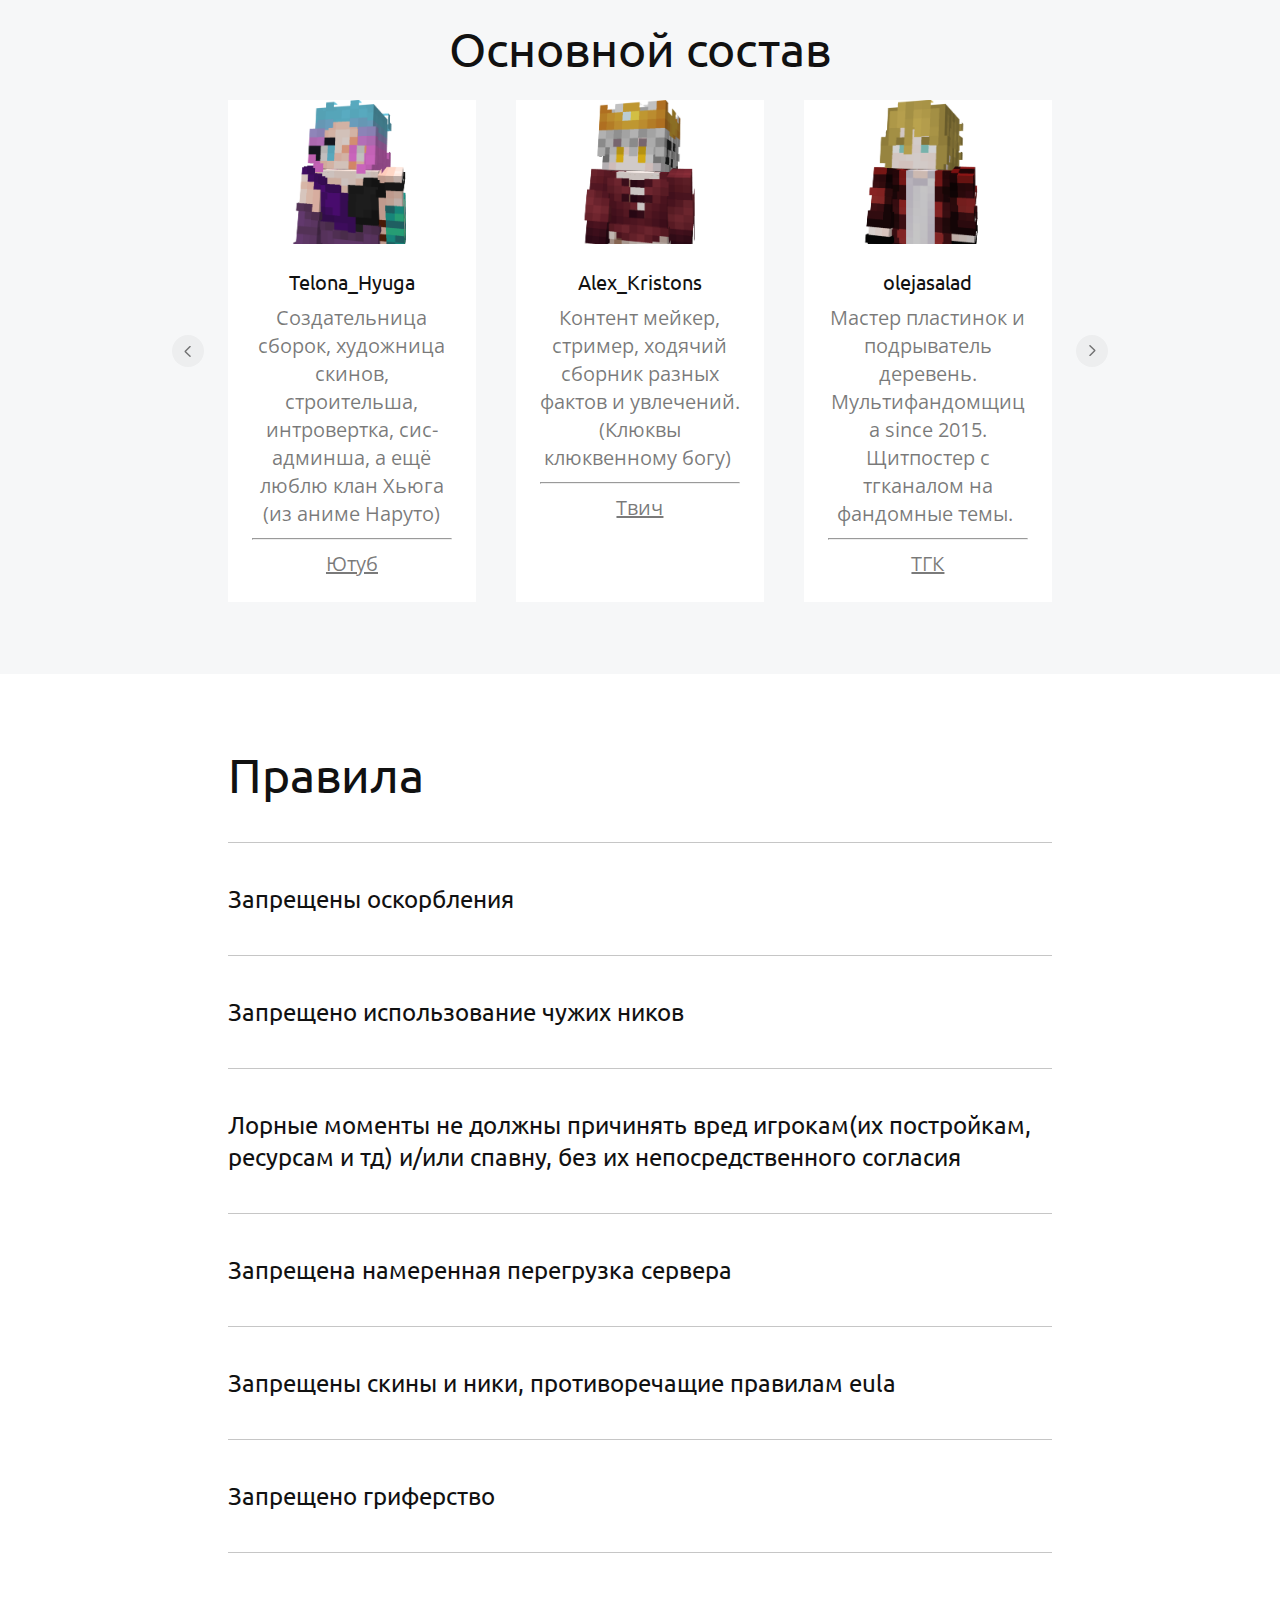
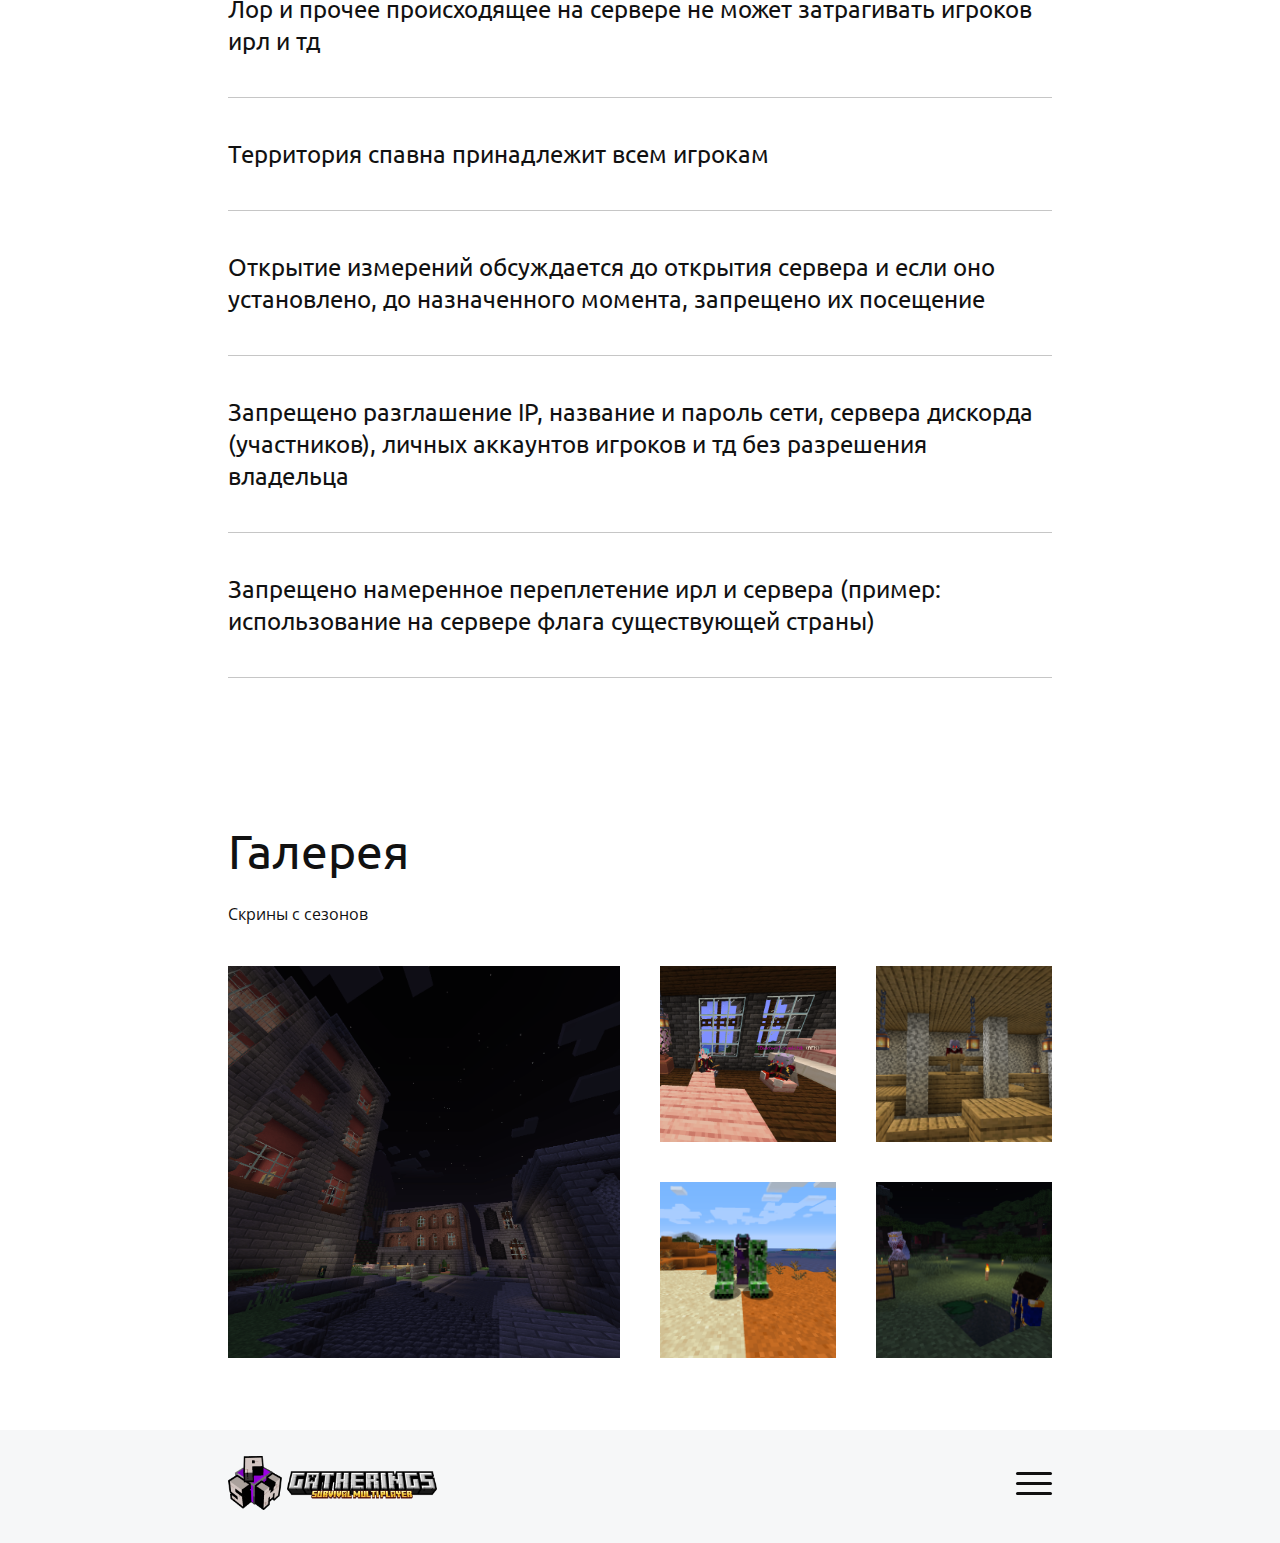
==== commit e6657fcc: "Add files via upload" ====
--- a/index.html
+++ b/index.html
@@ -214,7 +214,7 @@
                                                                         <img class="sb-image-crop sb-image-crop_loaded lazy" src="assets/img/olejasalad.png" alt="Изображение"></div>   
                                                                     <div class="s-services-type-3__text sb-m-clear-bottom">  
                                                                     <div class="s-services-type-3__info sb-m-clear-bottom"><h5 class="b-font-h5 sb-pre-wrap sb-skeleton__title sb-font-h5 sb-font-title sb-m-21-bottom" data-goods-field="title">olejasalad</h5> 
-                                                                    <div class="sb-text-opacity sb-pre-wrap sb-skeleton__text sb-font-p2" data-goods-field="description">Мастер пластинок и подрыватель деревень. Мультифандомщица since 2015. Щитпостер с тгканалом на фандомные темы.</div></div></div></div></li>
+                                                                    <div class="sb-text-opacity sb-pre-wrap sb-skeleton__text sb-font-p2" data-goods-field="description">Мастер пластинок и подрыватель деревень. Мультифандомщица since 2015. Щитпостер с тгканалом на фандомные темы. <hr><a href="https://t.me/eatyourstar">ТГК<a></div></div></div></div></li>
                                                                     
                                                                 <li class="s-services-type-3__slide sb-col_lg-4 sb-col_md-4 sb-col_sm-6 sb-col_xs-12 js-slide " >
                                                                     <div class="s-services-type-3__item sb-text-dark"> 
